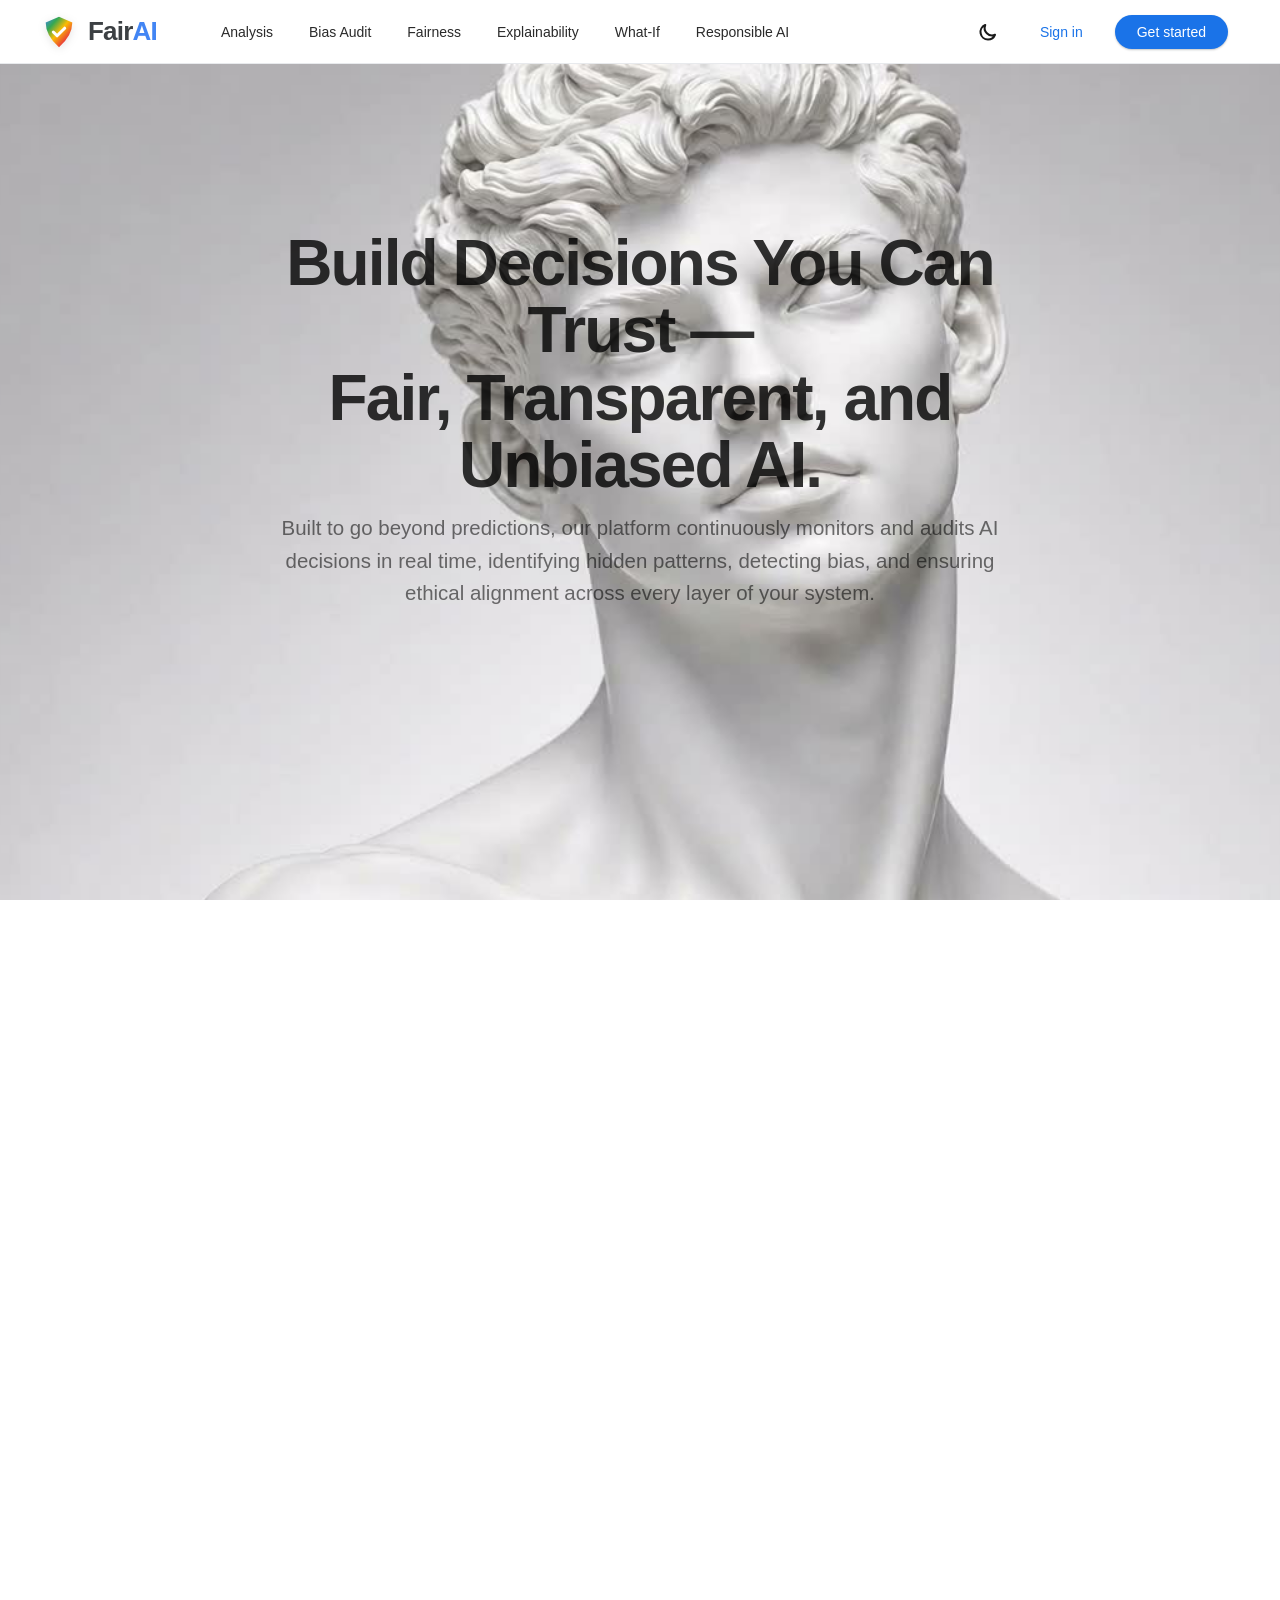
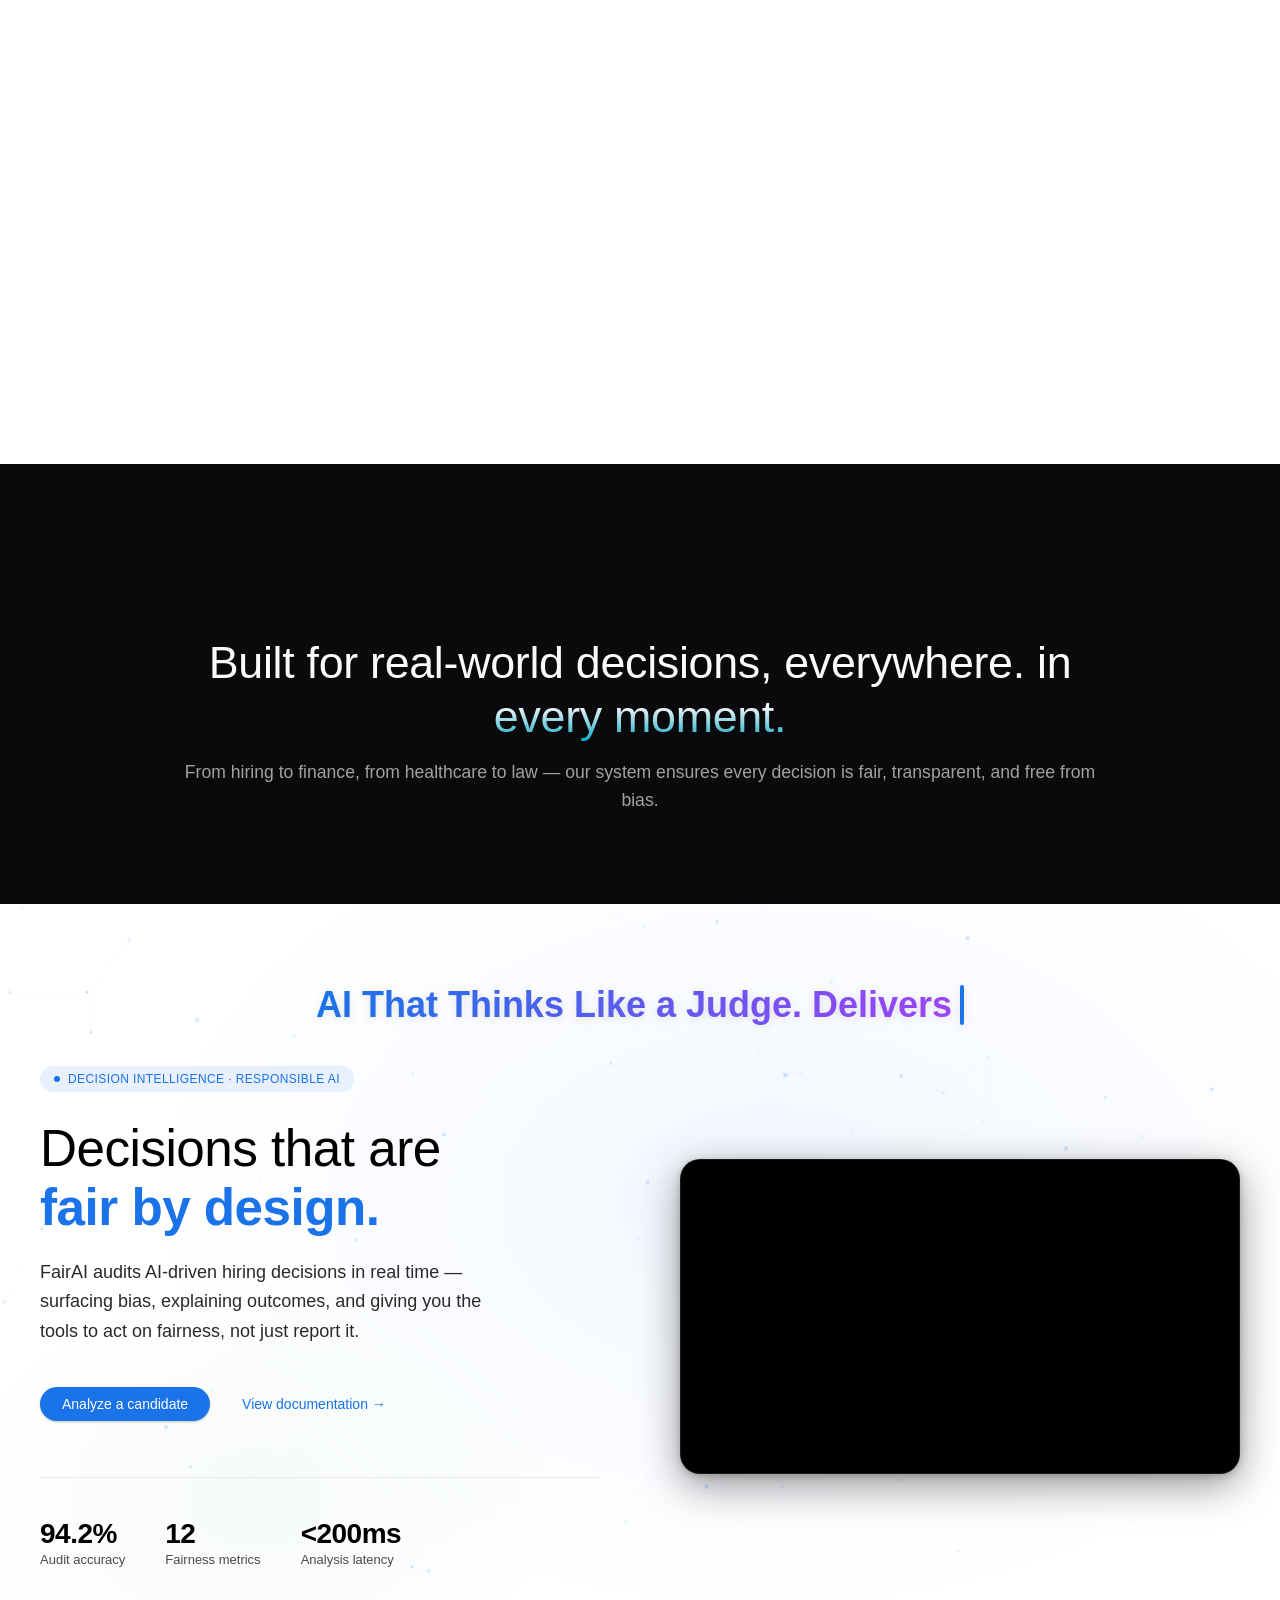
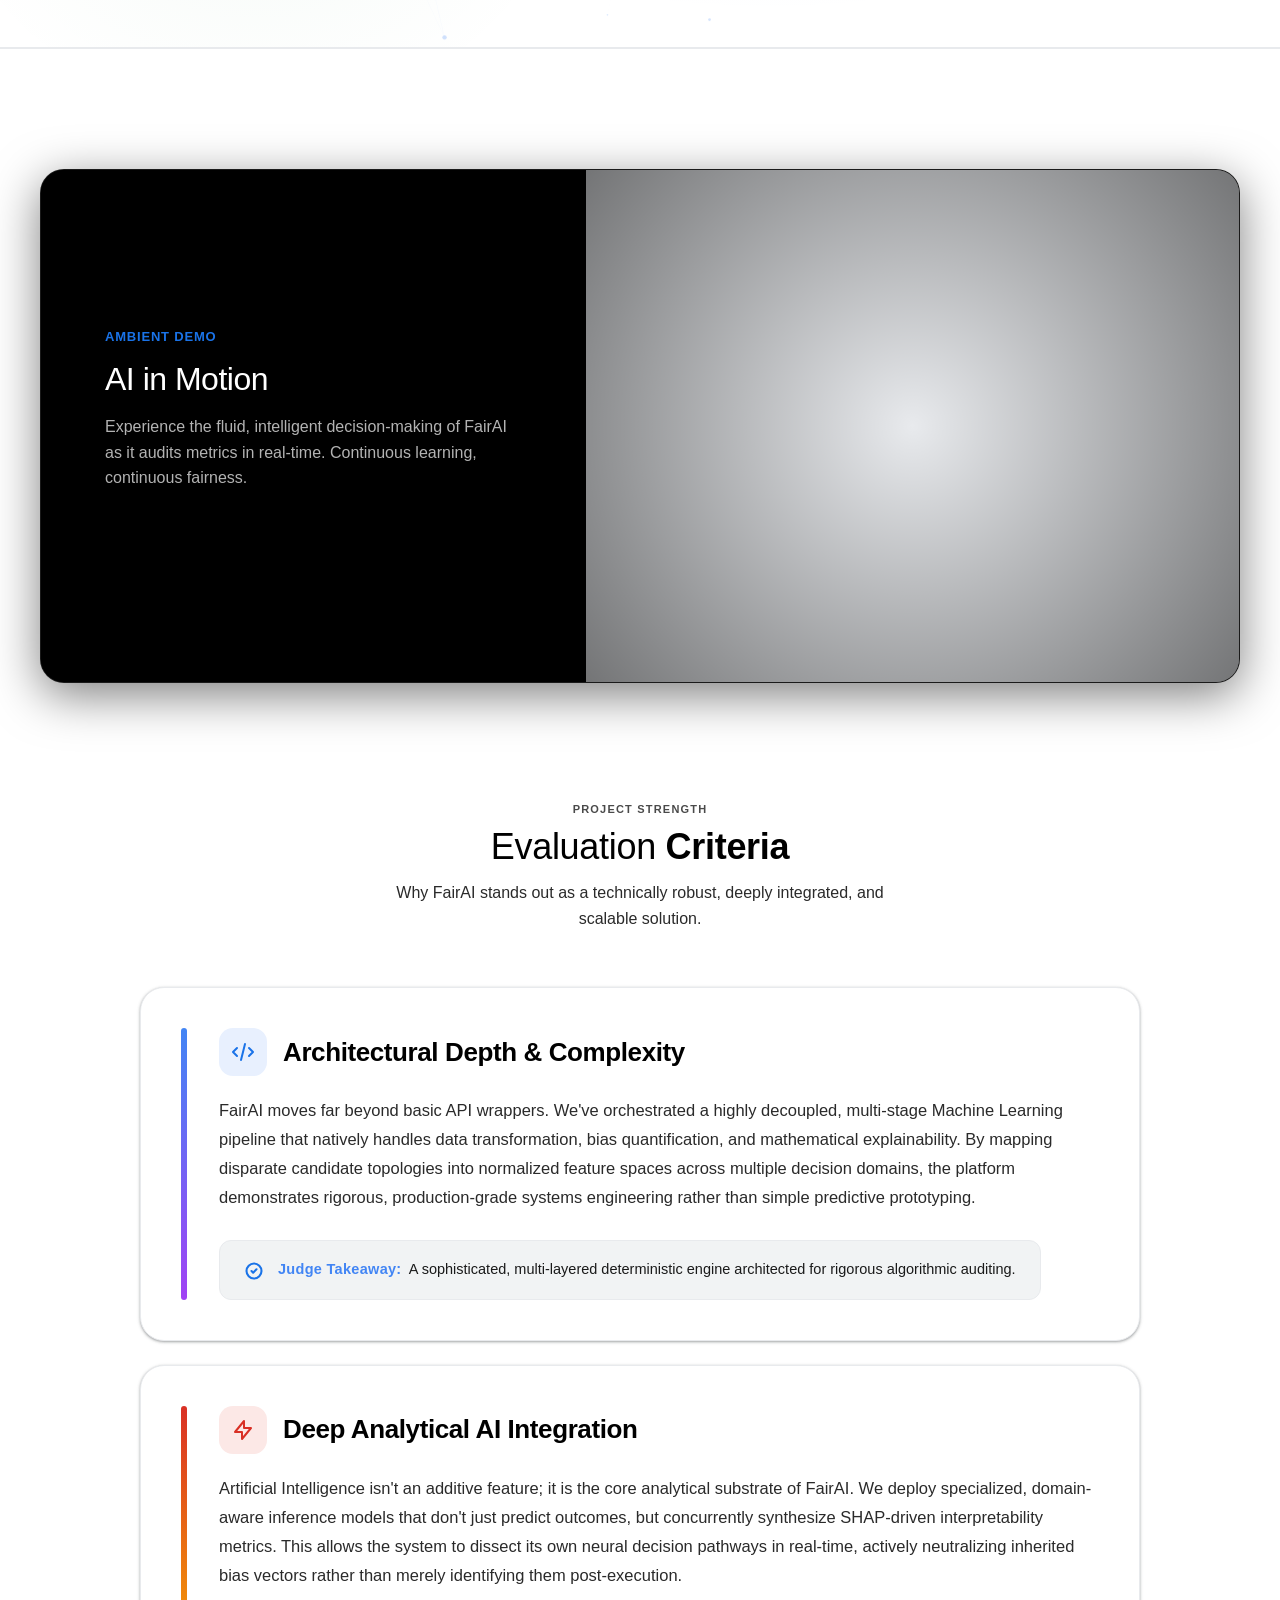
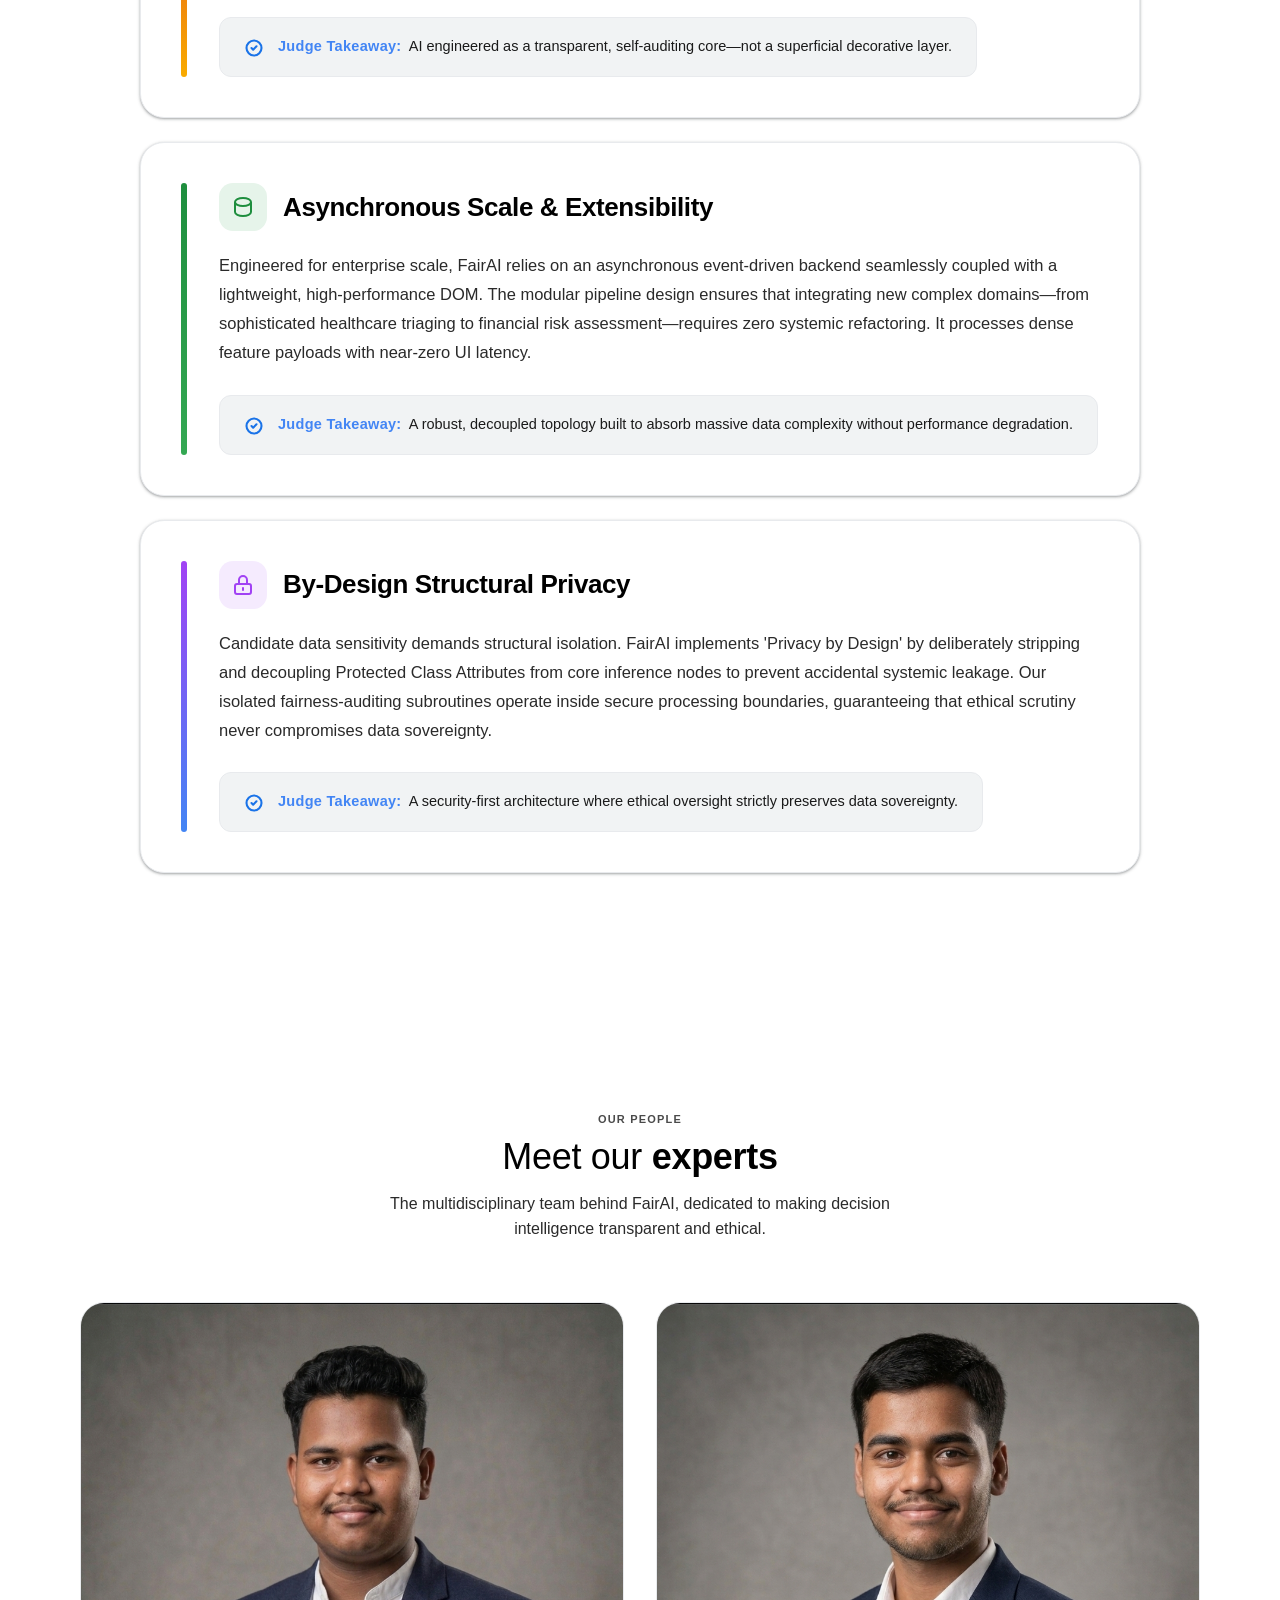
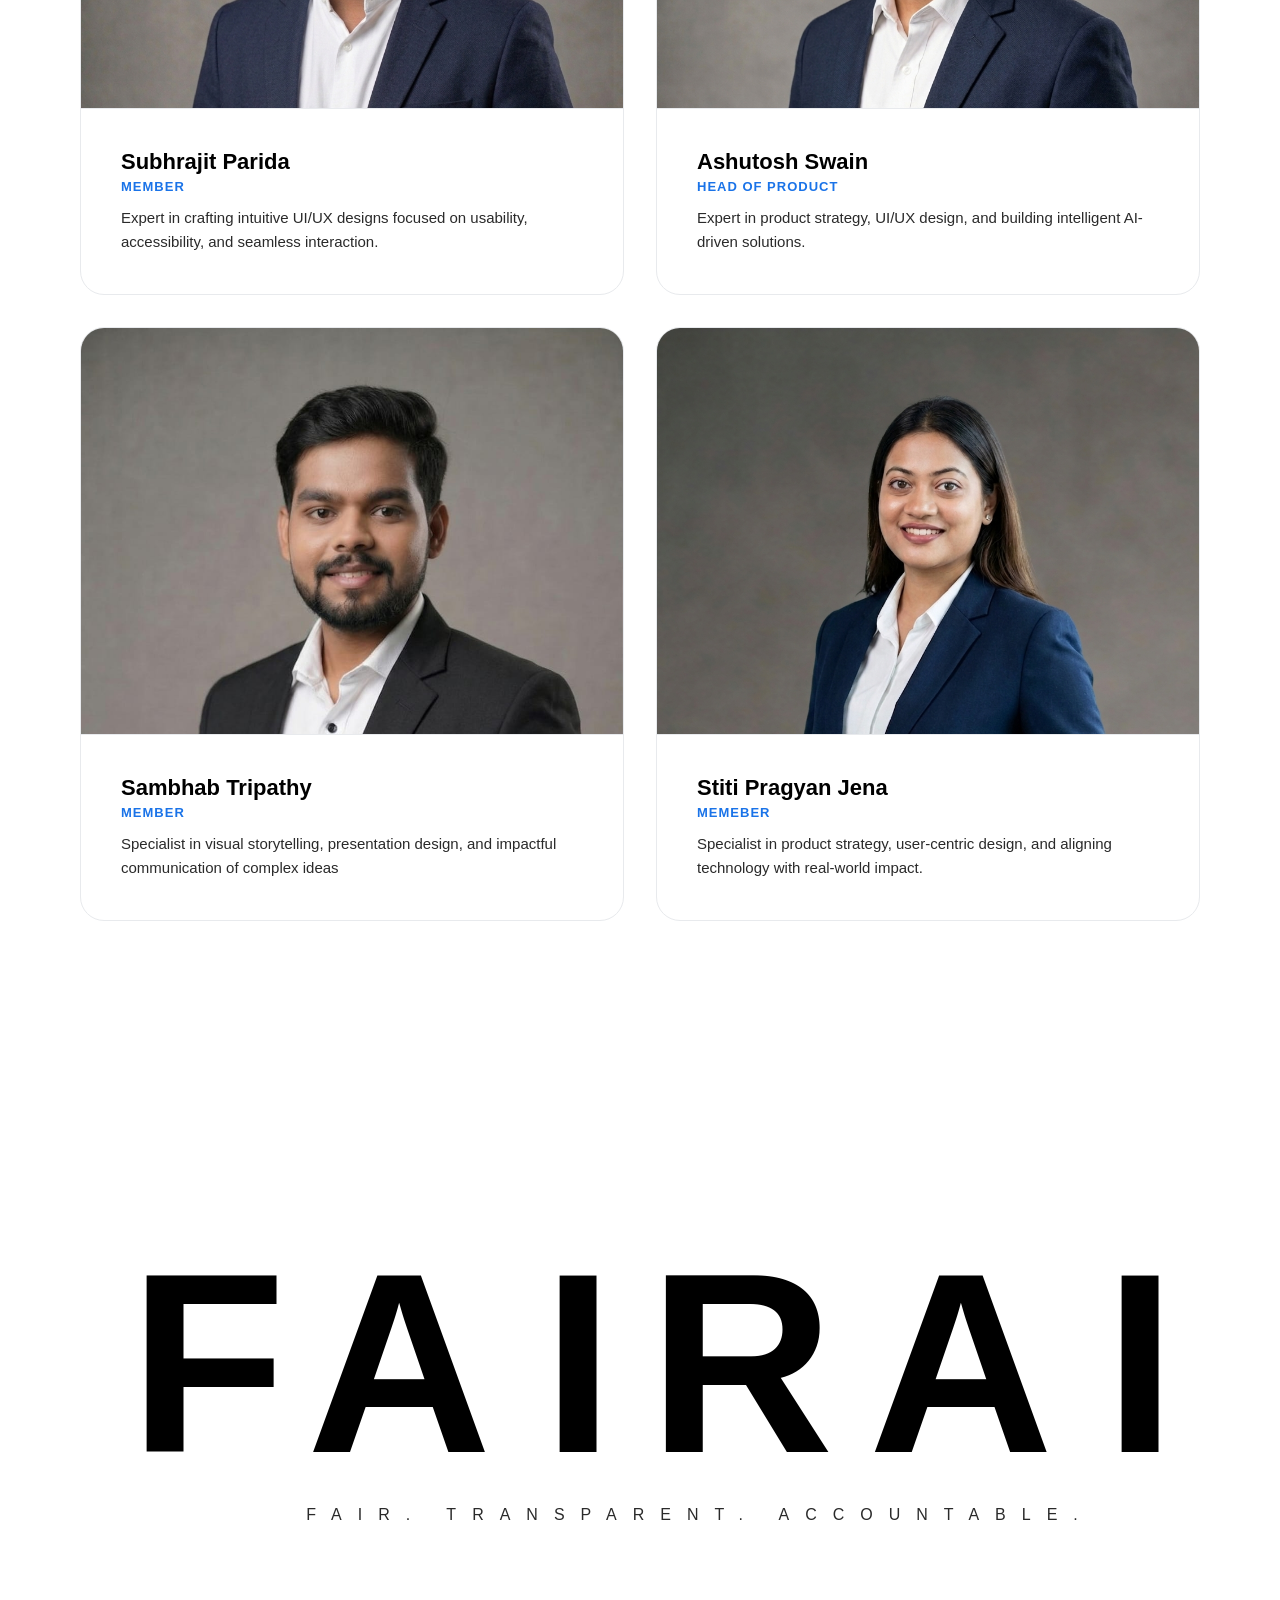
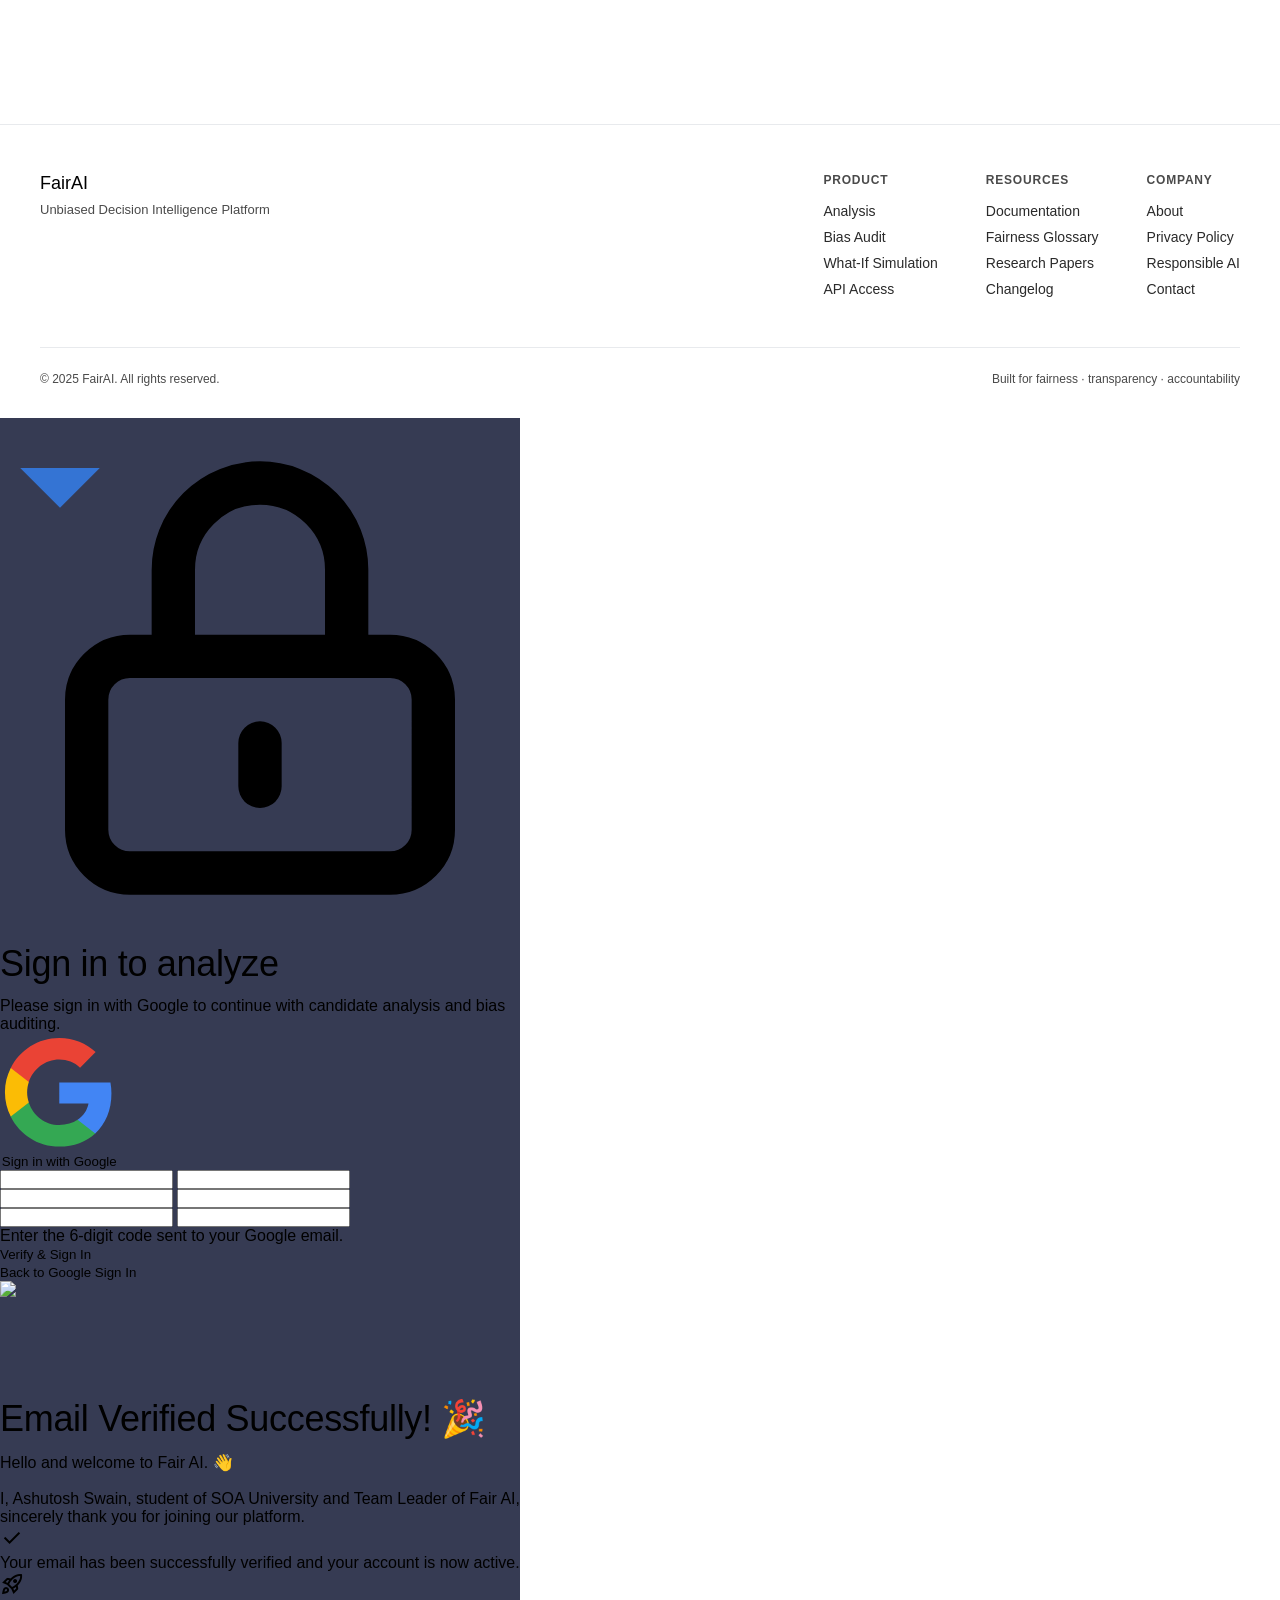
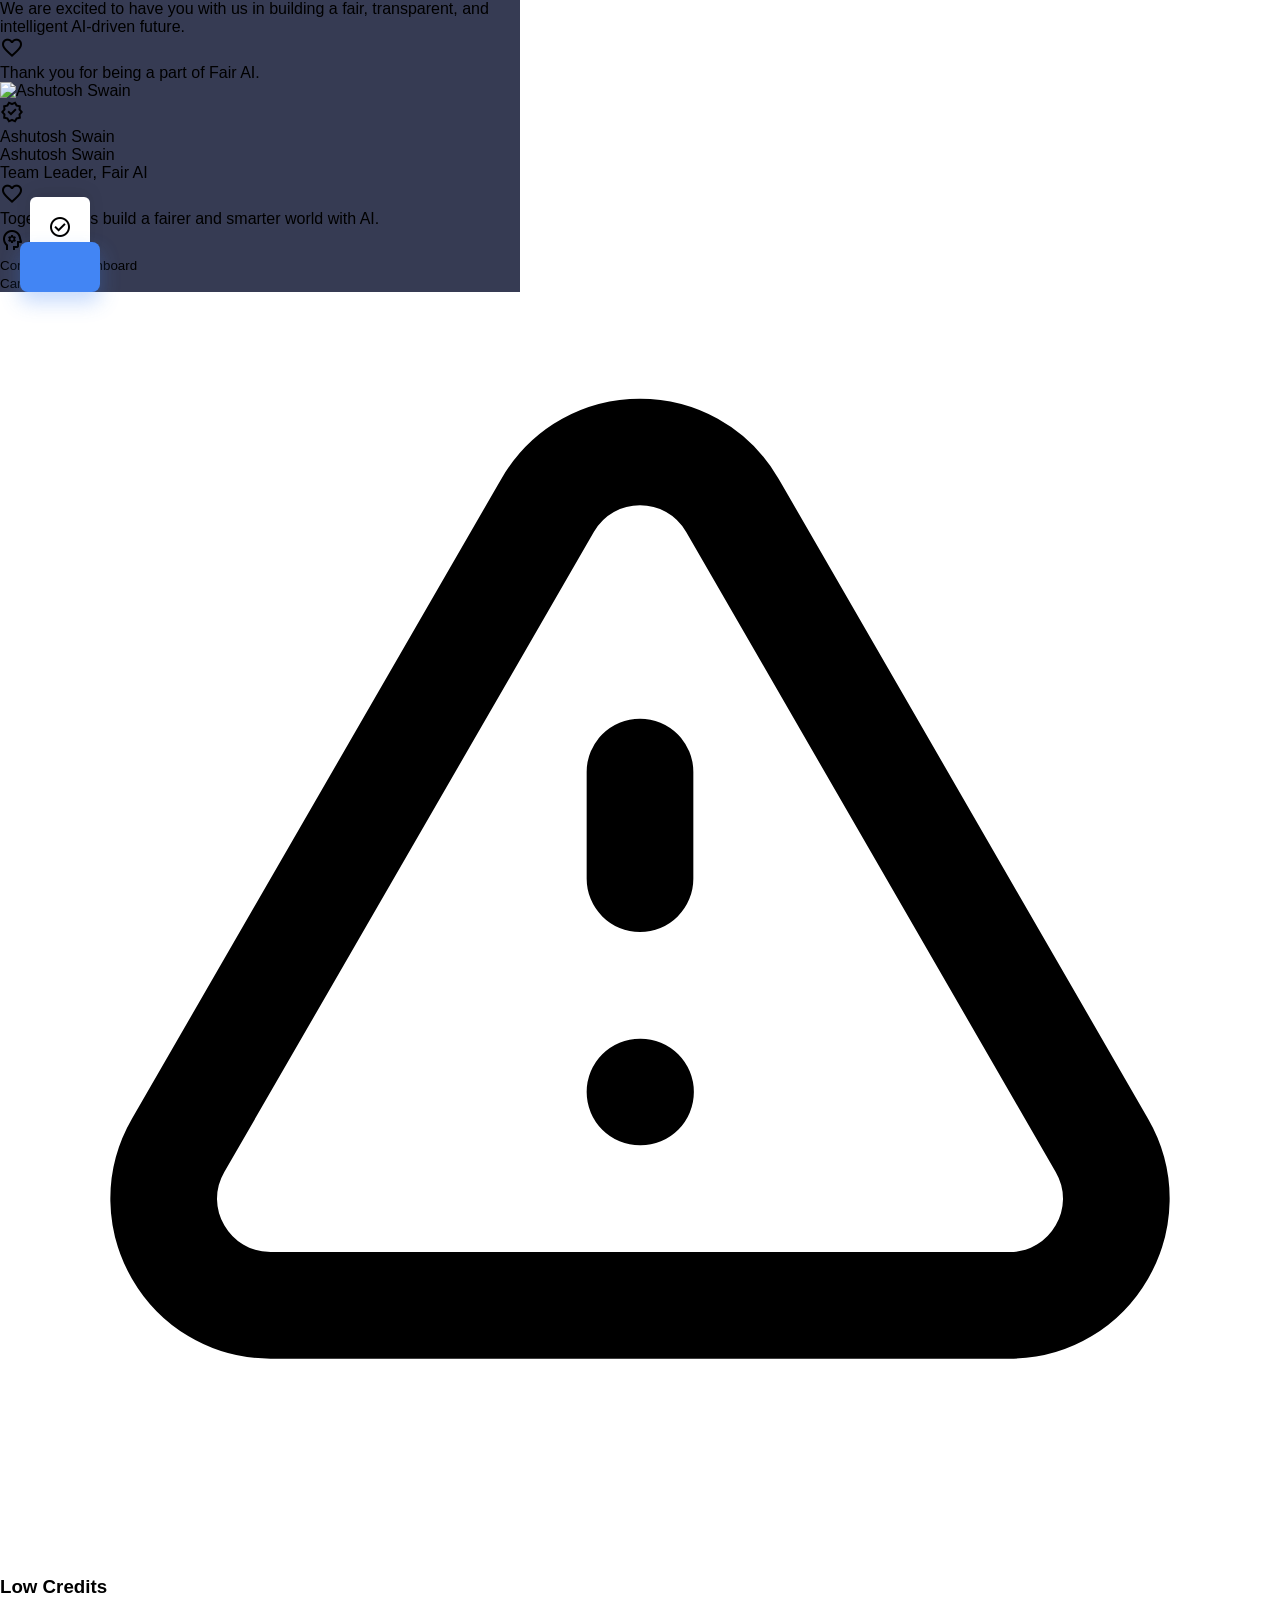
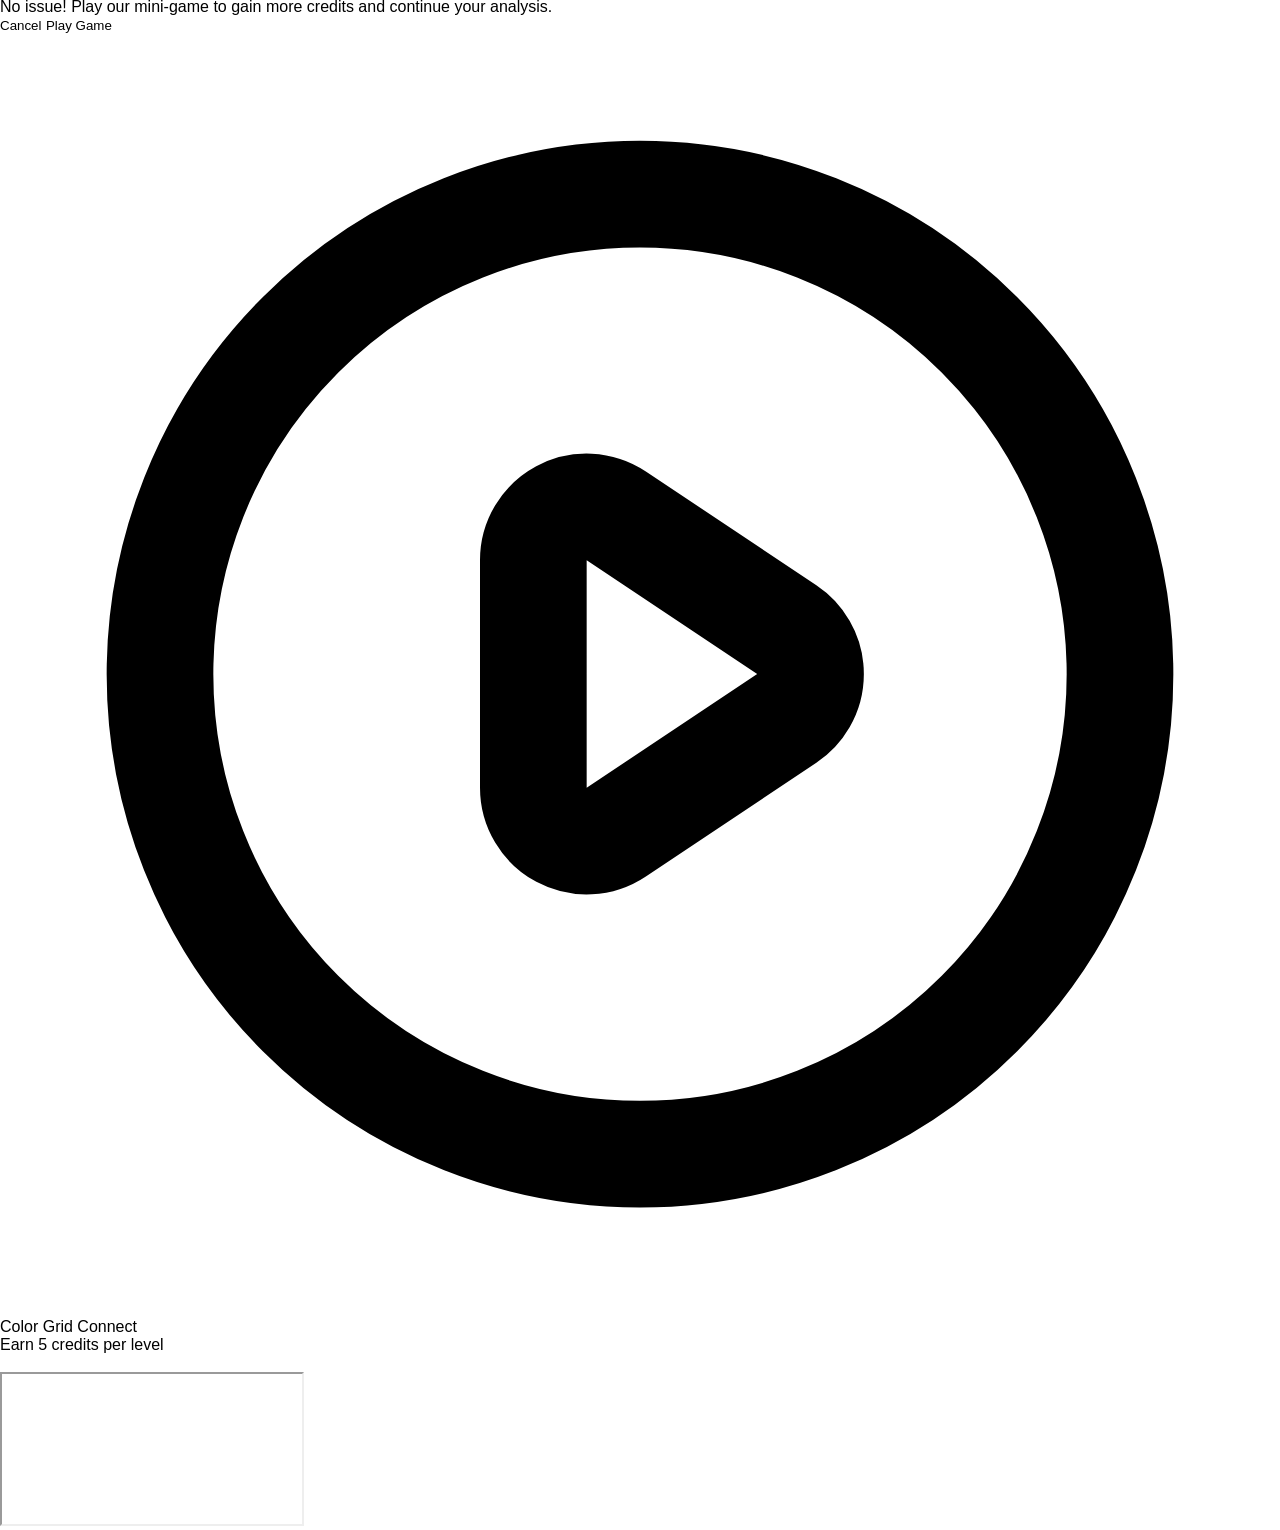
==== index.html @ d5218f0b "feat: implement premium verification success UI and email template" ====
<!DOCTYPE html>
<html lang="en">

<head>
    <meta charset="UTF-8" />
    <meta name="viewport" content="width=device-width, initial-scale=1.0" />
    <title>FairAI — Unbiased Decision Intelligence</title>
    <link rel="preconnect" href="https://fonts.googleapis.com" />
    <link
        href="https://fonts.googleapis.com/css2?family=Inter:wght@400;500;600;700;800&family=Dancing+Script:wght@700&display=swap"
        rel="stylesheet" />
    <link rel="stylesheet"
        href="https://fonts.googleapis.com/css2?family=Material+Symbols+Outlined:opsz,wght,FILL,GRAD@20..48,100..700,0..1,-50..200" />
    <!-- Firebase Configuration is now handled entirely within firebase.js asynchronously -->

    <link rel="stylesheet" href="/style.css">

    <!-- Document Parsers (PDF & DOCX) -->
    <script src="https://cdnjs.cloudflare.com/ajax/libs/pdf.js/2.16.105/pdf.min.js"></script>
    <script src="https://cdnjs.cloudflare.com/ajax/libs/mammoth/1.5.0/mammoth.browser.min.js"></script>

    <script src="https://cdn.tailwindcss.com"></script>
    <script>
        tailwind.config = {
            corePlugins: { preflight: false },
            theme: {
                extend: {
                    colors: {
                        'ink': 'var(--ink)',
                        'ink-2': 'var(--ink-2)',
                        'ink-3': 'var(--ink-3)',
                        'bg': 'var(--bg)',
                        'surface': 'var(--surface)',
                        'surface-2': 'var(--surface-2)',
                    }
                }
            }
        }
    </script>
    <style>
        :root {
            --xm6-bg: #050505;
            --xm6-bg-secondary: #0a0a0c;
            --xm6-text-strong: rgba(255, 255, 255, 0.92);
            --xm6-text-body: rgba(255, 255, 255, 0.62);
            --xm6-accent-blue: #0050ff;
            --xm6-accent-cyan: #00d6ff;
        }

        .xm6-story {
            position: relative;
            z-index: 5;
            height: 400vh;
            margin-top: 0;
        }

        .xm6-sticky-stage {
            position: sticky;
            top: 64px;
            height: calc(100vh - 64px);
            width: 100%;
            overflow: hidden;
            background: var(--xm6-bg);
        }

        .xm6-stage-bg {
            position: absolute;
            inset: 0;
            pointer-events: none;
            background:
                radial-gradient(80vw 60vh at 50% 45%, rgba(5, 8, 21, 0.92) 0%, rgba(5, 5, 5, 1) 55%),
                linear-gradient(180deg, #050505 0%, #050505 100%);
        }

        #xm6-sequence-canvas {
            position: absolute;
            inset: 0;
            width: 100%;
            height: 100%;
            background: var(--xm6-bg);
            opacity: 0;
            animation: canvasFadeIn 2s cubic-bezier(0.22, 1, 0.36, 1) forwards;
            animation-delay: 0.3s;
        }

        @keyframes canvasFadeIn {
            to {
                opacity: 1;
            }
        }

        .xm6-overlay {
            position: absolute;
            inset: 0;
            pointer-events: none;
            display: grid;
            grid-template-columns: 1fr minmax(260px, 520px) 1fr;
            align-items: center;
            padding: 0 4vw;
            z-index: 2;
        }

        .xm6-beat {
            max-width: 520px;
            opacity: 0;
            transform: translateY(30px);
            transition: opacity 420ms ease, transform 420ms ease;
            will-change: opacity, transform;
        }

        .xm6-beat.active {
            opacity: 1;
            transform: translateY(0);
        }

        .xm6-beat-left {
            grid-column: 1 / 2;
            justify-self: start;
            margin-left: 3vw;
            padding: 1.2rem 1.4rem;
            border-radius: 18px;
            background: linear-gradient(240deg, rgba(5, 8, 21, 0.32), rgba(5, 5, 5, 0.62));
        }

        .xm6-beat-center {
            grid-column: 2 / 3;
            text-align: center;
            justify-self: center;
        }

        .xm6-beat-right {
            grid-column: 3 / 4;
            text-align: left;
            justify-self: end;
            margin-right: 3vw;
            padding: 1.2rem 1.4rem;
            border-radius: 18px;
            background: linear-gradient(120deg, rgba(5, 5, 5, 0.62), rgba(5, 8, 21, 0.32));
        }

        #xm6-beat-sound {
            margin-top: -9vh;
        }

        .xm6-kicker {
            font-size: 0.72rem;
            letter-spacing: 0.15em;
            text-transform: uppercase;
            color: rgba(0, 214, 255, 0.84);
            margin: 0 0 0.7rem 0;
        }

        .xm6-overlay h2 {
            margin: 0;
            letter-spacing: -0.035em;
            line-height: 1.03;
            font-size: clamp(1.6rem, 4.2vw, 3.2rem);
            font-weight: 700;
        }

        .xm6-headline-gradient {
            background: linear-gradient(180deg, rgba(255, 255, 255, 0.98) 65%, rgba(0, 214, 255, 0.76) 100%);
            -webkit-background-clip: text;
            background-clip: text;
            color: transparent;
        }

        .xm6-subtitle {
            margin-top: 0.9rem;
            font-size: clamp(1rem, 2vw, 1.35rem);
            color: rgba(255, 255, 255, 0.83);
            font-weight: 500;
        }

        .xm6-body {
            margin-top: 1rem;
            color: var(--xm6-text-body);
            font-size: clamp(0.95rem, 1.5vw, 1.1rem);
            line-height: 1.6;
        }

        .xm6-bullets {
            margin: 1rem 0 0 0;
            padding: 0;
            list-style: none;
            display: grid;
            gap: 0.62rem;
        }

        .xm6-bullets li {
            color: rgba(255, 255, 255, 0.7);
            font-size: clamp(0.9rem, 1.25vw, 1.03rem);
        }

        .xm6-final-actions {
            margin-top: 1.5rem;
            display: inline-flex;
            align-items: center;
            gap: 1rem;
            pointer-events: auto;
        }

        .xm6-cta {
            display: inline-block;
            border: 1px solid transparent;
            background:
                linear-gradient(rgba(5, 5, 5, 0.93), rgba(5, 5, 5, 0.93)) padding-box,
                linear-gradient(120deg, var(--xm6-accent-blue), var(--xm6-accent-cyan)) border-box;
            color: white;
            font-weight: 600;
            font-size: 0.82rem;
            border-radius: 999px;
            padding: 0.56rem 1rem;
            text-decoration: none;
            white-space: nowrap;
            box-shadow: 0 0 24px rgba(0, 80, 255, 0.18);
            transition: transform 250ms ease, box-shadow 250ms ease;
        }

        .xm6-cta:hover {
            transform: translateY(-1px);
            box-shadow: 0 0 28px rgba(0, 214, 255, 0.27);
        }

        .xm6-ghost-link {
            color: rgba(255, 255, 255, 0.72);
            text-decoration: none;
            font-size: 0.95rem;
            border-bottom: 1px solid rgba(255, 255, 255, 0.26);
            padding-bottom: 2px;
        }

        /* INITIAL HERO OVERLAY */
        .initial-hero {
            position: absolute;
            top: 45%;
            left: 50%;
            transform: translate(-50%, -50%);
            text-align: center;
            z-index: 10;
            width: 100%;
            max-width: 900px;
            padding: 0 20px;
            transition: opacity 0.3s ease, transform 0.3s ease;
        }

        .initial-hero.fade-out {
            opacity: 0;
            pointer-events: none;
            transform: translate(-50%, -55%);
        }

        .hero-title {
            font-size: clamp(2.5rem, 5vw, 4.2rem);
            font-weight: 700;
            line-height: 1.05;
            color: rgba(0, 0, 0, 0.8);
            margin-bottom: 2rem;
            letter-spacing: -0.03em;
            opacity: 0;
            transform: translateY(30px);
            animation: heroReveal 1.2s cubic-bezier(0.22, 1, 0.36, 1) forwards;
            animation-delay: 0.7s;
        }

        .hero-subtitle {
            font-size: clamp(1.1rem, 1.6vw, 1.35rem);
            color: rgba(0, 0, 0, 0.55);
            max-width: 720px;
            margin: -1.2rem auto 2.5rem auto;
            line-height: 1.6;
            font-weight: 500;
            opacity: 0.9;
            opacity: 0;
            transform: translateY(20px);
            animation: heroReveal 1.2s cubic-bezier(0.22, 1, 0.36, 1) forwards;
            animation-delay: 0.9s;
        }

        @keyframes heroReveal {
            0% {
                opacity: 0;
                transform: translateY(30px) scale(0.97);
                filter: blur(8px);
            }

            100% {
                opacity: 1;
                transform: translateY(0) scale(1);
                filter: blur(0);
            }
        }

        .hero-input-wrap {
            display: inline-flex;
            align-items: center;
            background: rgba(0, 0, 0, 0.55);
            border-radius: 999px;
            padding: 6px;
            width: 100%;
            max-width: 320px;
            backdrop-filter: blur(10px);
            -webkit-backdrop-filter: blur(10px);
        }

        .hero-input-wrap input {
            background: transparent;
            border: none;
            color: white;
            padding: 12px 20px;
            width: 100%;
            outline: none;
            font-size: 1rem;
        }

        .hero-input-wrap input::placeholder {
            color: rgba(255, 255, 255, 0.7);
        }

        .hero-input-wrap button {
            background: rgba(255, 255, 255, 0.2);
            border: none;
            color: white;
            width: 44px;
            height: 44px;
            border-radius: 50%;
            cursor: pointer;
            display: flex;
            align-items: center;
            justify-content: center;
            transition: background 0.2s;
        }

        .hero-input-wrap button:hover {
            background: rgba(255, 255, 255, 0.3);
        }

        .xm6-tail {
            min-height: 58vh;
            background: #0a0a0c;
            display: grid;
            place-items: center;
            padding: 7vh 6vw;
        }

        .xm6-tail-inner {
            max-width: 920px;
            text-align: center;
        }

        .xm6-tail-title {
            font-size: clamp(1.8rem, 3.5vw, 3rem);
            margin-bottom: 0.9rem;
        }

        .xm6-tail-body {
            margin: 0;
        }

        #home-view .hero-wrap {
            margin-top: -82px;
        }

        @media (max-width: 980px) {
            .xm6-overlay {
                grid-template-columns: 1fr;
                padding: 0 8vw;
            }

            .xm6-beat-left,
            .xm6-beat-center,
            .xm6-beat-right {
                grid-column: 1 / 2;
                justify-self: center;
                text-align: center;
                max-width: 640px;
            }

            .xm6-beat-left,
            .xm6-beat-right {
                margin-left: 0;
                margin-right: 0;
                padding: 0;
                background: transparent;
            }

            #xm6-beat-sound {
                margin-top: 0;
            }

            #home-view .hero-wrap {
                margin-top: -40px;
            }
        }

        /* Explicit Light Mode Overrides for Analysis View */
        :root:not(.dark-mode) #analysis-view,
        :root:not(.dark-mode) #analysis-view .bg-bg {
            background-color: #ffffff !important;
            color: #000000 !important;
        }

        :root:not(.dark-mode) #analysis-view .bg-surface {
            background-color: #ffffff !important;
            border-color: rgba(0, 0, 0, 0.1) !important;
        }

        :root:not(.dark-mode) #analysis-view .bg-surface-2 {
            background-color: #f1f3f4 !important;
        }

        :root:not(.dark-mode) #analysis-view .text-ink {
            color: #000000 !important;
        }

        :root:not(.dark-mode) #analysis-view .text-ink-3 {
            color: #2a2a2a !important;
        }

        :root:not(.dark-mode) #analysis-view .border-ink\/10,
        :root:not(.dark-mode) #analysis-view .border-ink\/5 {
            border-color: rgba(0, 0, 0, 0.1) !important;
        }

        :root:not(.dark-mode) .decision-panel {
            background: #ffffff !important;
            box-shadow: 0 10px 30px rgba(0, 0, 0, 0.05) !important;
        }

        :root:not(.dark-mode) .decision-option {
            background: #f8f9fa !important;
            border-color: rgba(0, 0, 0, 0.08) !important;
        }

        :root:not(.dark-mode) .subnav-btn.bg-ink\/10 {
            background-color: rgba(0, 0, 0, 0.05) !important;
        }

        :root:not(.dark-mode) #fairness-section circle[stroke="#2D333D"] {
            stroke: #e8eaed !important;
        }

        /* Narrow viewport → mobile UI from /mobile (iframe). Same URL. */
        .fairai-mobile-host {
            display: none;
            position: fixed;
            inset: 0;
            z-index: 2147483640;
            width: 100%;
            height: 100%;
            height: 100dvh;
            margin: 0;
            padding: 0;
            background: #0f172a;
        }

        .fairai-mobile-iframe {
            display: block;
            width: 100%;
            height: 100%;
            border: 0;
        }

        @media screen and (max-width: 768px) {
            #fairai-desktop-root {
                display: none !important;
                visibility: hidden;
                pointer-events: none;
            }

            .fairai-mobile-host {
                display: block !important;
            }
        }

        @media screen and (min-width: 769px) {
            .fairai-mobile-host {
                display: none !important;
            }
        }
    </style>
</head>

<body>
    <div id="fairai-desktop-root">
        <!-- Global SVG Assets -->
        <svg style="width:0; height:0; position:absolute; pointer-events:none;">
            <defs>
                <linearGradient id="shieldGrad" x1="0%" y1="0%" x2="100%" y2="100%">
                    <stop offset="0%" stop-color="#4285f4" />
                    <stop offset="25%" stop-color="#34a853" />
                    <stop offset="50%" stop-color="#fbbc04" />
                    <stop offset="75%" stop-color="#ea4335" />
                    <stop offset="100%" stop-color="#a142f4" />
                </linearGradient>
            </defs>
        </svg>

        <!-- PAGE LOADER -->
        <div id="page-loader">
            <div class="loader-logo">
                <div class="nav-logo-shield">
                    <svg class="logo-shield-svg" viewBox="0 0 100 100">
                        <path d="M50,10 L15,25 Q15,60 50,90 Q85,60 85,25 Z" fill="url(#shieldGrad)" />
                        <path d="M35,50 L45,60 L65,40" fill="none" stroke="white" stroke-width="8"
                            stroke-linecap="round" stroke-linejoin="round" />
                    </svg>
                </div>
                <div class="logo-text">
                    <span class="logo-text-fair">Fair</span><span class="logo-text-ai">AI</span>
                </div>
            </div>
        </div>

        <!-- ① NAVBAR ────────────────────────────────────────────── -->
        <nav id="main-nav">
            <div class="nav-inner">
                <div class="nav-logo" onclick="showView('home')" role="button" aria-label="Go to Home">
                    <div class="nav-logo-shield">
                        <svg class="logo-shield-svg" viewBox="0 0 100 100">
                            <path d="M50,10 L15,25 Q15,60 50,90 Q85,60 85,25 Z" fill="url(#shieldGrad)" />
                            <path d="M35,50 L45,60 L65,40" fill="none" stroke="white" stroke-width="8"
                                stroke-linecap="round" stroke-linejoin="round" />
                        </svg>
                    </div>
                    <div class="logo-text">
                        <span class="logo-text-fair">Fair</span><span class="logo-text-ai">AI</span>
                    </div>
                </div>
                <div class="nav-links">
                    <a class="nav-link" href="javascript:void(0)" onclick="showView('analysis')"
                        id="nav-analysis">Analysis</a>
                    <a class="nav-link" href="#bias" onclick="showView('analysis')">Bias Audit</a>
                    <a class="nav-link" href="#fairness" onclick="showView('analysis')">Fairness</a>
                    <a class="nav-link" href="#explain" onclick="showView('analysis')">Explainability</a>
                    <a class="nav-link" href="#whatif" onclick="showView('analysis')">What-If</a>
                    <a class="nav-link" href="#trust" onclick="showView('analysis')">Responsible AI</a>
                </div>
                <div class="nav-right">
                    <div class="theme-toggle" id="theme-toggle" onclick="toggleTheme()" title="Toggle Dark/Light Mode">
                        <!-- Moon Icon -->
                        <svg class="moon-icon" fill="none" viewBox="0 0 24 24" stroke="currentColor">
                            <path stroke-linecap="round" stroke-linejoin="round"
                                d="M20.354 15.354A9 9 0 018.646 3.646 9.003 9.003 0 0012 21a9.003 9.003 0 008.354-5.646z" />
                        </svg>
                        <!-- Sun Icon -->
                        <svg class="sun-icon" fill="none" viewBox="0 0 24 24" stroke="currentColor">
                            <path stroke-linecap="round" stroke-linejoin="round"
                                d="M12 3v1m0 16v1m9-9h-1M4 12H3m15.364-6.364l-.707.707M6.343 17.657l-.707.707m12.728 0l-.707-.707M6.343 6.343l-.707-.707M12 8a4 4 0 110 8 4 4 0 010-8z" />
                        </svg>
                    </div>
                    <script>
                        window.showSignInModal = function () {
                            const modal = document.getElementById("signin-modal");
                            const overlay = document.getElementById("signin-overlay");
                            if (modal && overlay) {
                                overlay.classList.add("active");
                                modal.classList.add("active");
                                document.body.style.overflow = "hidden";
                            }
                        };
                        window.hideSignInModal = function () {
                            const modal = document.getElementById("signin-modal");
                            const overlay = document.getElementById("signin-overlay");
                            if (modal && overlay) {
                                overlay.classList.remove("active");
                                modal.classList.remove("active");
                                document.body.style.overflow = "";
                            }
                        };
                    </script>
                    <button class="btn-ghost hidden md:block" onclick="showSignInModal()">Sign in</button>
                    <button class="btn-primary hidden md:block" onclick="showView('analysis')">Get started</button>
                    <div id="user-profile-container" class="hidden md:block"></div>

                    <!-- Mobile Hamburger Menu Button -->
                    <div class="nav-hamburger" onclick="toggleMobileMenu()">
                        <svg class="w-6 h-6" fill="none" viewBox="0 0 24 24" stroke="currentColor">
                            <path stroke-linecap="round" stroke-linejoin="round" stroke-width="2"
                                d="M4 6h16M4 12h16m-7 6h7"></path>
                        </svg>
                    </div>
                </div>
            </div>
        </nav>

        <!-- Mobile Drawer -->
        <div id="mobile-nav-drawer" class="nav-drawer flex">
            <a class="nav-link" href="javascript:void(0)" onclick="showView('analysis'); toggleMobileMenu()"
                id="nav-analysis-mob">Analysis</a>
            <a class="nav-link" href="#bias" onclick="showView('analysis'); toggleMobileMenu()">Bias Audit</a>
            <a class="nav-link" href="#fairness" onclick="showView('analysis'); toggleMobileMenu()">Fairness</a>
            <a class="nav-link" href="#explain" onclick="showView('analysis'); toggleMobileMenu()">Explainability</a>
            <a class="nav-link" href="#whatif" onclick="showView('analysis'); toggleMobileMenu()">What-If</a>
            <a class="nav-link" href="#trust" onclick="showView('analysis'); toggleMobileMenu()">Responsible AI</a>
            <div class="nav-actions">
                <button class="btn-ghost w-full" onclick="showSignInModal()">Sign in</button>
                <button class="btn-primary w-full" onclick="showView('analysis'); toggleMobileMenu()">Get
                    started</button>
            </div>
        </div>

        <div id="home-view" class="view active">
            <main id="xm6-overview" class="xm6-story">
                <section class="xm6-sticky-stage">
                    <div class="xm6-stage-bg"></div>
                    <canvas id="xm6-sequence-canvas" aria-label="Sony WH-1000XM6 sequence animation"></canvas>

                    <div class="initial-hero" id="initial-hero">
                        <h1 class="hero-title">Build Decisions You Can Trust —<br>Fair, Transparent, and Unbiased AI.
                        </h1>
                        <p class="hero-subtitle">Built to go beyond predictions, our platform continuously monitors and
                            audits AI decisions in real time, identifying hidden patterns, detecting bias, and ensuring
                            ethical alignment across every layer of your system.</p>
                    </div>

                    <div class="xm6-overlay">
                        <article class="xm6-beat xm6-beat-left" id="xm6-beat-engineering">
                            <p class="xm6-kicker">Engineering Reveal</p>
                            <h2 class="xm6-headline-gradient">Precision-engineered for silence.</h2>
                            <p class="xm6-body">
                                Multi-layer validation, real-time bias filtering, and structured data analysis deliver
                                consistent, fair outcomes across every scenario.
                            </p>

                            <p class="xm6-body">
                                Multi-layer validation, real-time bias filtering, and structured data analysis deliver
                                consistent, fair outcomes across every scenario.
                            </p>
                        </article>

                        <article class="xm6-beat xm6-beat-right" id="xm6-beat-nc">
                            <p class="xm6-kicker">BIAS INTELLIGENCE</p>
                            <h2 class="xm6-headline-gradient">Adaptive bias detection,
                                redefined.</h2>
                            <ul class="xm6-bullets">
                                <li>Multi-layer analysis evaluates data from every dimension.</li>
                                <li>Real-time bias detection adapts to changing inputs.</li>
                                <li>Your decisions stay fair while hidden bias fades away.</li>
                            </ul>
                        </article>

                        <article class="xm6-beat xm6-beat-left" id="xm6-beat-sound">
                            <p class="xm6-kicker">AI INTELLIGENCE</p>
                            <h2 class="xm6-headline-gradient">Accurate,
                                lifelike decisions.</h2>
                            <ul class="xm6-bullets">
                                <li>High-performance models uncover patterns, context, and hidden insights in every
                                    input.
                                </li>
                                <li>AI-driven validation restores clarity to complex data so every decision feels
                                    precise,
                                    reliable, and truly fair.</li>
                            </ul>
                        </article>

                        <article class="xm6-beat xm6-beat-center" id="xm6-beat-cta">
                            <p class="xm6-kicker">Finale</p>
                            <h2 class="xm6-headline-gradient">See everything. Trust only the truth.</h2>
                            <p class="xm6-subtitle">Engineered for fairness, crafted for transparent decisions.</p>
                        </article>
                    </div>
                </section>
            </main>
            <section id="xm6-technology" class="xm6-tail">
                <div class="xm6-tail-inner">
                    <h2 class="xm6-headline-gradient xm6-tail-title">
                        Built for real-world decisions, everywhere.
                        in every moment.
                    </h2>
                    <p class="xm6-body xm6-tail-body">
                        From hiring to finance, from healthcare to law — our system ensures every decision is fair,
                        transparent, and free from bias.
                    </p>
                </div>
            </section>

            <!-- ② HERO ──────────────────────────────────────────────── -->
            <section class="hero-wrap">
                <div class="hero-radial"></div>
                <canvas id="hero-canvas"></canvas>

                <div class="hero-hook-wrap hero-animate">
                    <div class="hero-hook-text">
                        <span id="typing-tagline"></span><span class="typing-cursor"></span>
                    </div>
                </div>

                <div class="hero">
                    <div class="hero-text" style="caret-color: transparent;">
                        <div class="hero-eyebrow hero-animate">
                            <span class="hero-eyebrow-dot"></span>
                            Decision Intelligence · Responsible AI
                        </div>
                        <h1 class="hero-animate">Decisions that are<br><strong>fair by design.</strong></h1>
                        <p class="hero-sub hero-animate">
                            FairAI audits AI-driven hiring decisions in real time — surfacing bias, explaining
                            outcomes, and
                            giving you the tools to act on fairness, not just report it.
                        </p>
                        <div class="hero-actions hero-animate">
                            <button class="btn-primary" onclick="showView('analysis')">Analyze a candidate</button>
                            <button class="btn-ghost">View documentation →</button>
                        </div>
                        <div class="hero-stat-row hero-animate">
                            <div class="hero-stat">
                                <div class="hero-stat-num">94.2%</div>
                                <div class="hero-stat-label">Audit accuracy</div>
                            </div>
                            <div class="hero-stat">
                                <div class="hero-stat-num">12</div>
                                <div class="hero-stat-label">Fairness metrics</div>
                            </div>
                            <div class="hero-stat">
                                <div class="hero-stat-num">&lt;200ms</div>
                                <div class="hero-stat-label">Analysis latency</div>
                            </div>
                        </div>
                    </div>

                    <div class="hero-visual hero-animate">
                        <div class="hero-video-card" role="region" aria-label="Ambient product demo">
                            <video autoplay loop muted playsinline poster="">
                                <source src="assets/Infinite_Loop_Video_Generation.mp4" type="video/mp4">
                            </video>
                            <div class="hero-video-overlay"></div>
                        </div>
                    </div>
                </div>
            </section>

            <div class="divider"></div>

            <!-- 2.5 VIDEO SHOWCASE ──────────────────────────────────────────── -->
            <div class="video-showcase reveal">
                <div class="video-panel">
                    <div class="video-panel-content">
                        <div class="video-panel-eyebrow">Ambient Demo</div>
                        <div class="video-panel-title">AI in Motion</div>
                        <div class="video-panel-desc">Experience the fluid, intelligent decision-making of FairAI as
                            it audits metrics in real-time. Continuous learning, continuous fairness.</div>
                    </div>
                    <div class="video-preview">
                        <video autoplay loop muted playsinline
                            style="width:100%; height:100%; object-fit:cover; display:block;">
                            <source src="assets/Infinite_Loop_Video_Generation.mp4" type="video/mp4">
                        </video>
                        <div class="video-overlay-gradient"
                            style="background: radial-gradient(circle at center, rgba(0,0,0,0) 0%, rgba(0,0,0,0.5) 100%);">
                        </div>
                    </div>
                </div>

                <!-- Evaluation Criteria Section -->
                <section class="evaluation-section reveal">
                    <div class="section-header" style="text-align: center;">
                        <div class="section-tag">Project Strength</div>
                        <h2>Evaluation <strong>Criteria</strong></h2>
                        <p class="section-sub">Why FairAI stands out as a technically robust, deeply integrated, and
                            scalable solution.</p>
                    </div>

                    <div class="eval-container">
                        <!-- Item 1 -->
                        <div class="eval-card">
                            <div class="eval-accent"></div>
                            <div class="eval-content">
                                <div class="eval-title">
                                    <div class="eval-icon-wrap">
                                        <svg fill="none" viewBox="0 0 24 24" stroke="currentColor">
                                            <path stroke-linecap="round" stroke-linejoin="round" stroke-width="2"
                                                d="M10 20l4-16m4 4l4 4-4 4M6 16l-4-4 4-4" />
                                        </svg>
                                    </div>
                                    Architectural Depth & Complexity
                                </div>
                                <p class="eval-desc">FairAI moves far beyond basic API wrappers. We've orchestrated a
                                    highly
                                    decoupled, multi-stage Machine Learning pipeline that natively handles data
                                    transformation, bias quantification, and mathematical explainability. By mapping
                                    disparate candidate topologies into normalized feature spaces across multiple
                                    decision
                                    domains, the platform demonstrates rigorous, production-grade systems engineering
                                    rather
                                    than simple predictive prototyping.</p>
                                <div class="eval-takeaway">
                                    <svg fill="none" viewBox="0 0 24 24" stroke="currentColor">
                                        <path stroke-linecap="round" stroke-linejoin="round" stroke-width="2.5"
                                            d="M9 12l2 2 4-4m6 2a9 9 0 11-18 0 9 9 0 0118 0z" />
                                    </svg>
                                    <span><strong>Judge Takeaway:</strong> A sophisticated, multi-layered deterministic
                                        engine architected for rigorous algorithmic auditing.</span>
                                </div>
                            </div>
                        </div>

                        <!-- Item 2 -->
                        <div class="eval-card">
                            <div class="eval-accent" style="background: linear-gradient(to bottom, #d93025, #f9ab00);">
                            </div>
                            <div class="eval-content">
                                <div class="eval-title">
                                    <div class="eval-icon-wrap"
                                        style="background: var(--red-light); color: var(--red);">
                                        <svg fill="none" viewBox="0 0 24 24" stroke="currentColor">
                                            <path stroke-linecap="round" stroke-linejoin="round" stroke-width="2"
                                                d="M13 10V3L4 14h7v7l9-11h-7z" />
                                        </svg>
                                    </div>
                                    Deep Analytical AI Integration
                                </div>
                                <p class="eval-desc">Artificial Intelligence isn't an additive feature; it is the core
                                    analytical substrate of FairAI. We deploy specialized, domain-aware inference models
                                    that don't just predict outcomes, but concurrently synthesize SHAP-driven
                                    interpretability metrics. This allows the system to dissect its own neural decision
                                    pathways in real-time, actively neutralizing inherited bias vectors rather than
                                    merely
                                    identifying them post-execution.</p>
                                <div class="eval-takeaway">
                                    <svg fill="none" viewBox="0 0 24 24" stroke="currentColor">
                                        <path stroke-linecap="round" stroke-linejoin="round" stroke-width="2.5"
                                            d="M9 12l2 2 4-4m6 2a9 9 0 11-18 0 9 9 0 0118 0z" />
                                    </svg>
                                    <span><strong>Judge Takeaway:</strong> AI engineered as a transparent, self-auditing
                                        core—not a superficial decorative layer.</span>
                                </div>
                            </div>
                        </div>

                        <!-- Item 3 -->
                        <div class="eval-card">
                            <div class="eval-accent" style="background: linear-gradient(to bottom, #1e8e3e, #34a853);">
                            </div>
                            <div class="eval-content">
                                <div class="eval-title">
                                    <div class="eval-icon-wrap"
                                        style="background: var(--green-light); color: var(--green);">
                                        <svg fill="none" viewBox="0 0 24 24" stroke="currentColor">
                                            <path stroke-linecap="round" stroke-linejoin="round" stroke-width="2"
                                                d="M4 7v10c0 2.21 3.582 4 8 4s8-1.79 8-4V7M4 7c0 2.21 3.582 4 8 4s8-1.79 8-4M4 7c0-2.21 3.582-4 8-4s8 1.79 8 4" />
                                        </svg>
                                    </div>
                                    Asynchronous Scale & Extensibility
                                </div>
                                <p class="eval-desc">Engineered for enterprise scale, FairAI relies on an asynchronous
                                    event-driven backend seamlessly coupled with a lightweight, high-performance DOM.
                                    The
                                    modular pipeline design ensures that integrating new complex domains—from
                                    sophisticated
                                    healthcare triaging to financial risk assessment—requires zero systemic refactoring.
                                    It
                                    processes dense feature payloads with near-zero UI latency.</p>
                                <div class="eval-takeaway">
                                    <svg fill="none" viewBox="0 0 24 24" stroke="currentColor">
                                        <path stroke-linecap="round" stroke-linejoin="round" stroke-width="2.5"
                                            d="M9 12l2 2 4-4m6 2a9 9 0 11-18 0 9 9 0 0118 0z" />
                                    </svg>
                                    <span><strong>Judge Takeaway:</strong> A robust, decoupled topology built to absorb
                                        massive data complexity without performance degradation.</span>
                                </div>
                            </div>
                        </div>

                        <!-- Item 4 -->
                        <div class="eval-card">
                            <div class="eval-accent" style="background: linear-gradient(to bottom, #a142f4, #4285f4);">
                            </div>
                            <div class="eval-content">
                                <div class="eval-title">
                                    <div class="eval-icon-wrap"
                                        style="background: rgba(161, 66, 244, 0.1); color: #a142f4;">
                                        <svg fill="none" viewBox="0 0 24 24" stroke="currentColor">
                                            <path stroke-linecap="round" stroke-linejoin="round" stroke-width="2"
                                                d="M12 15v2m-6 4h12a2 2 0 002-2v-6a2 2 0 00-2-2H6a2 2 0 00-2 2v6a2 2 0 002 2zm10-10V7a4 4 0 00-8 0v4h8z" />
                                        </svg>
                                    </div>
                                    By-Design Structural Privacy
                                </div>
                                <p class="eval-desc">Candidate data sensitivity demands structural isolation. FairAI
                                    implements 'Privacy by Design' by deliberately stripping and decoupling Protected
                                    Class
                                    Attributes from core inference nodes to prevent accidental systemic leakage. Our
                                    isolated fairness-auditing subroutines operate inside secure processing boundaries,
                                    guaranteeing that ethical scrutiny never compromises data sovereignty.</p>
                                <div class="eval-takeaway">
                                    <svg fill="none" viewBox="0 0 24 24" stroke="currentColor">
                                        <path stroke-linecap="round" stroke-linejoin="round" stroke-width="2.5"
                                            d="M9 12l2 2 4-4m6 2a9 9 0 11-18 0 9 9 0 0118 0z" />
                                    </svg>
                                    <span><strong>Judge Takeaway:</strong> A security-first architecture where ethical
                                        oversight strictly preserves data sovereignty.</span>
                                </div>
                            </div>
                        </div>
                    </div>
                </section>

                <!-- Meet Our Team Section -->
                <section class="team-section reveal">
                    <div class="section-header">
                        <div class="section-tag">Our People</div>
                        <h2>Meet our <strong>experts</strong></h2>
                        <p class="section-sub">The multidisciplinary team behind FairAI, dedicated to making decision
                            intelligence transparent and ethical.</p>
                    </div>
                    <div class="team-grid">
                        <div class="team-card">
                            <div class="team-photo-wrap">
                                <img src="assets/Mint.png" alt="Dr. Aris Thorne">
                            </div>
                            <div class="team-info">
                                <h3 class="team-name">Subhrajit Parida</h3>
                                <div class="team-role">Member</div>
                                <p class="team-bio">Expert in crafting intuitive UI/UX designs focused on usability,
                                    accessibility, and seamless interaction.</p>
                            </div>
                        </div>
                        <div class="team-card">
                            <div class="team-photo-wrap">
                                <img src="assets/Ashu.png" alt="Sarah Chen">
                            </div>
                            <div class="team-info">
                                <h3 class="team-name">Ashutosh Swain</h3>
                                <div class="team-role">Head of Product</div>
                                <p class="team-bio">Expert in product strategy, UI/UX design, and building intelligent
                                    AI-driven solutions.</p>
                            </div>
                        </div>
                        <div class="team-card">
                            <div class="team-photo-wrap">
                                <img src="assets/Sambhab.jpeg" alt="Marcus Vane">
                            </div>
                            <div class="team-info">
                                <h3 class="team-name">Sambhab Tripathy</h3>
                                <div class="team-role">Member</div>
                                <p class="team-bio">Specialist in visual storytelling, presentation design, and
                                    impactful
                                    communication of complex ideas</p>
                            </div>
                        </div>
                        <div class="team-card">
                            <div class="team-photo-wrap">
                                <img src="assets/Stiti.png" alt="Lila Vance">
                            </div>
                            <div class="team-info">
                                <h3 class="team-name">Stiti Pragyan Jena</h3>
                                <div class="team-role">Memeber</div>
                                <p class="team-bio">Specialist in product strategy, user-centric design, and aligning
                                    technology with real-world impact.</p>
                            </div>
                        </div>
                    </div>
                </section>
            </div>
        </div> <!-- End home-view -->
        <div id="analysis-view" class="view bg-bg text-ink min-h-screen font-sans antialiased">
            <!-- Navbar (Sub-navbar for the Analysis View) -->

            <div
                class="fixed top-[64px] left-0 right-0 z-40 bg-bg border-b border-ink/5 px-4 md:px-10 py-3 md:py-4 flex flex-col md:flex-row items-center justify-between gap-3 md:gap-0">
                <div
                    class="flex items-center gap-4 md:gap-6 w-full md:w-auto overflow-x-auto scrollbar-hide pb-1 md:pb-0">
                    <h2
                        class="text-lg md:text-xl font-bold bg-clip-text text-transparent bg-gradient-to-r from-blue-400 to-purple-500 whitespace-nowrap hidden sm:block">
                        Analysis Workspace</h2>
                    <div class="flex gap-2 md:gap-4 text-sm font-medium">
                        <button onclick="setSubnav(this, 'analysis-hero')"
                            class="subnav-btn px-3 py-1.5 rounded-full text-ink-3 hover:text-ink transition-colors">Overview</button>
                        <button onclick="setSubnav(this, 'pipeline-section')"
                            class="subnav-btn px-3 py-1.5 rounded-full text-ink-3 hover:text-ink transition-colors">Pipelines</button>
                        <button onclick="setSubnav(this, 'explanation-section')"
                            class="subnav-btn px-3 py-1.5 rounded-full bg-ink/10 text-ink transition-colors">Explanation</button>
                        <button onclick="setSubnav(this, 'input-section')"
                            class="subnav-btn px-3 py-1.5 rounded-full text-ink-3 hover:text-ink transition-colors">Settings</button>
                    </div>
                </div>
                <div class="flex items-center gap-4 hidden md:flex">
                    <div class="flex items-center gap-2">
                        <span class="relative flex h-3 w-3">
                            <span
                                class="animate-ping absolute inline-flex h-full w-full rounded-full bg-green-400 opacity-75"></span>
                            <span class="relative inline-flex rounded-full h-3 w-3 bg-green-500"></span>
                        </span>
                        <span class="text-sm text-ink-3">System Active</span>
                    </div>
                </div>
            </div>

            <!-- Main Content Container Wrapper - Scaled up max-width -->
            <div class="pt-[160px] md:pt-[140px] px-4 md:px-12 pb-24 max-w-[1536px] mx-auto space-y-10">

                <!-- 1. Hero Section -->
                <section id="analysis-hero" class="fairai-hero">
                    <div class="fairai-hero__particles" aria-hidden="true"></div>
                    <div class="fairai-hero__inner">
                        <div class="fairai-hero__content">
                            <h1 class="fairai-hero__title">Unbiased AI <span>Decision</span> Engine</h1>
                            <p class="fairai-hero__subtitle">Detect, measure, and eliminate bias in automated decisions
                            </p>
                            <div class="fairai-hero__tags">
                                <span class="fairai-tag fairai-tag--green">Fair</span>
                                <span class="fairai-tag fairai-tag--blue">Transparent</span>
                                <span class="fairai-tag fairai-tag--violet">Explainable</span>
                                <span class="fairai-tag fairai-tag--amber">Responsible</span>
                            </div>
                        </div>

                        <div class="fairai-visual" id="fairai-visual">
                            <iframe src="/Cards/index.html" title="FairAI Cards Orbit Animation"
                                style="width:100%;height:100%;border:0;border-radius:28px;overflow:hidden;background:transparent;"
                                loading="eager"></iframe>
                        </div>
                    </div>
                </section>

                <!-- 2. Input + Decision + Pipeline Section (UI refresh) -->
                <div id="input-section"
                    class="w-full rounded-[28px] border border-ink/10 bg-surface/90 p-5 md:p-7 shadow-[0_20px_70px_rgba(0,0,0,0.45)] backdrop-blur-xl">
                    <div class="grid grid-cols-1 lg:grid-cols-12 gap-4">
                        <div class="lg:col-span-8 rounded-2xl border border-ink/10 bg-surface p-4 md:p-5">
                            <div class="flex items-center gap-3 mb-2">
                                <span
                                    class="w-7 h-7 rounded-full bg-gradient-to-br from-violet-500 to-fuchsia-500 text-white text-sm font-bold flex items-center justify-center">1</span>
                                <h3 class="text-[28px] font-bold text-ink leading-tight">Input Data</h3>
                            </div>
                            <p class="text-sm text-ink-3 mb-4">Paste candidate data or upload file</p>

                            <div id="upload-zone"
                                class="rounded-2xl border border-dashed border-blue-500/35 bg-surface-2 px-4 py-8 md:px-8 md:py-10 text-center hover:border-blue-400/60 transition-colors">
                                <svg onclick="document.getElementById('file-upload').click()"
                                    class="mx-auto w-14 h-14 text-indigo-300/80 cursor-pointer" fill="none"
                                    viewBox="0 0 24 24" stroke="currentColor">
                                    <path stroke-linecap="round" stroke-linejoin="round" stroke-width="1.7"
                                        d="M4 16v1a3 3 0 003 3h10a3 3 0 003-3v-1m-4-8l-4-4m0 0L8 8m4-4v12"></path>
                                </svg>
                                <p onclick="document.getElementById('file-upload').click()"
                                    class="mt-4 text-2xl font-semibold text-ink cursor-pointer">Drag & drop your file
                                    here
                                </p>
                                <p class="mt-1 text-sm text-ink-3">Supports CSV, JSON or direct text input</p>
                                <input type="file" id="file-upload" class="hidden"
                                    accept=".txt,.pdf,.docx,.doc,.png,.jpg,.jpeg" onchange="handleFileUpload(event)">
                            </div>

                            <div class="w-full relative mt-5">
                                <textarea id="candidate-input"
                                    class="w-full h-[96px] bg-surface border border-ink/20 rounded-xl pl-4 pr-12 py-3 text-[15px] text-ink placeholder-ink-3 focus:outline-none focus:border-blue-400 transition-colors resize-none"
                                    placeholder="Enter candidate data here..."></textarea>
                                <button id="voice-input-btn"
                                    class="absolute right-3 bottom-3 p-2 rounded-lg bg-surface-2 hover:bg-[#24346E] text-ink-3 hover:text-ink transition-colors"
                                    title="Start Voice Dictation">
                                    <svg class="w-4 h-4" fill="none" viewBox="0 0 24 24" stroke="currentColor">
                                        <path stroke-linecap="round" stroke-linejoin="round" stroke-width="2"
                                            d="M19 11a7 7 0 01-7 7m0 0a7 7 0 01-7-7m7 7v4m0 0H8m4 0h4m-4-8a3 3 0 01-3-3V5a3 3 0 116 0v6a3 3 0 01-3 3z">
                                        </path>
                                    </svg>
                                </button>
                            </div>

                            <div id="input-error-banner"
                                class="hidden w-full mt-4 rounded-xl border border-red-500/50 bg-red-500/10 px-4 py-3 text-left">
                                <p id="input-error-text" class="text-[14px] text-ink font-bold">Invalid input.</p>
                            </div>
                        </div>

                        <div class="lg:col-span-4 decision-panel">
                            <div class="decision-panel__head">
                                <span class="decision-step">2</span>
                                <div>
                                    <h3 class="decision-panel__title">Decision Type</h3>
                                    <p class="decision-panel__sub">Choose the type of decision to analyze</p>
                                </div>
                            </div>

                            <div class="decision-options">
                                <button id="btn-hiring" onclick="setDecisionType(this, 'hiring')"
                                    class="decision-btn decision-option decision-option--active" type="button"
                                    aria-pressed="true">
                                    <span class="decision-option__icon decision-option__icon--green" aria-hidden="true">
                                        <svg viewBox="0 0 24 24" fill="none">
                                            <path
                                                d="M12 12a4 4 0 100-8 4 4 0 000 8zm0 2c-4 0-7 2-7 4.5 0 .83.67 1.5 1.5 1.5h11c.83 0 1.5-.67 1.5-1.5C19 16 16 14 12 14z"
                                                fill="currentColor" />
                                        </svg>
                                    </span>
                                    <span class="decision-option__content">
                                        <span class="decision-option__label">Hiring</span>
                                        <span class="decision-option__desc">Analyze recruitment and hiring
                                            decisions</span>
                                    </span>
                                    <span class="decision-option__state" aria-hidden="true">
                                        <svg class="decision-option__tick" viewBox="0 0 24 24" fill="none">
                                            <path d="M20 7L10 17l-5-5" stroke="currentColor" stroke-width="2.5"
                                                stroke-linecap="round" stroke-linejoin="round" />
                                        </svg>
                                    </span>
                                </button>

                                <button id="btn-loan" onclick="setDecisionType(this, 'loan')"
                                    class="decision-btn decision-option" type="button" aria-pressed="false">
                                    <span class="decision-option__icon decision-option__icon--blue" aria-hidden="true">
                                        <svg viewBox="0 0 24 24" fill="none">
                                            <rect x="3.5" y="6.5" width="17" height="11" rx="2.5" stroke="currentColor"
                                                stroke-width="2" />
                                            <path d="M3.5 11h17" stroke="currentColor" stroke-width="2" />
                                            <circle cx="8" cy="14.5" r="1.1" fill="currentColor" />
                                        </svg>
                                    </span>
                                    <span class="decision-option__content">
                                        <span class="decision-option__label">Loan Approval</span>
                                        <span class="decision-option__desc">Evaluate credit and loan decisions</span>
                                    </span>
                                    <span class="decision-option__state" aria-hidden="true">
                                        <svg class="decision-option__tick" viewBox="0 0 24 24" fill="none">
                                            <path d="M20 7L10 17l-5-5" stroke="currentColor" stroke-width="2.5"
                                                stroke-linecap="round" stroke-linejoin="round" />
                                        </svg>
                                    </span>
                                </button>

                                <button id="btn-admission" onclick="setDecisionType(this, 'admission')"
                                    class="decision-btn decision-option" type="button" aria-pressed="false">
                                    <span class="decision-option__icon decision-option__icon--violet"
                                        aria-hidden="true">
                                        <svg viewBox="0 0 24 24" fill="none">
                                            <path d="M12 4l9 4.5-9 4.5L3 8.5 12 4z" fill="currentColor" />
                                            <path d="M6 11v4.5c0 1.1 2.7 2.5 6 2.5s6-1.4 6-2.5V11" stroke="currentColor"
                                                stroke-width="2" stroke-linecap="round" />
                                        </svg>
                                    </span>
                                    <span class="decision-option__content">
                                        <span class="decision-option__label">College Admission</span>
                                        <span class="decision-option__desc">Assess student admission decisions</span>
                                    </span>
                                    <span class="decision-option__state" aria-hidden="true">
                                        <svg class="decision-option__tick" viewBox="0 0 24 24" fill="none">
                                            <path d="M20 7L10 17l-5-5" stroke="currentColor" stroke-width="2.5"
                                                stroke-linecap="round" stroke-linejoin="round" />
                                        </svg>
                                    </span>
                                </button>
                            </div>
                        </div>
                    </div>

                    <div id="mismatch-warning-banner"
                        class="hidden mt-4 p-4 rounded-xl border border-red-500/30 bg-red-500/10 flex items-start gap-3">
                        <span class="text-xl">⚠️</span>
                        <p id="mismatch-warning-text" class="text-[15px] text-red-400 font-medium"></p>
                    </div>

                    <button id="run-analysis-btn" onclick="requireSignInBeforeAnalysis(() => runRealAnalysis())"
                        class="mt-6 w-full py-5 rounded-full text-[34px] text-ink bg-gradient-to-r from-[#6F4BFF] via-[#7057FF] to-[#4D6BFF] shadow-[0_0_30px_rgba(112,87,255,0.6)] hover:shadow-[0_0_44px_rgba(112,87,255,0.8)] transition-all flex items-center justify-center gap-3">
                        <svg class="w-7 h-7 text-white/95" fill="none" viewBox="0 0 24 24" stroke="currentColor">
                            <path stroke-linecap="round" stroke-linejoin="round" stroke-width="2"
                                d="M13 10V3L4 14h7v7l9-11h-7z"></path>
                        </svg>
                        Run Analysis
                    </button>
                </div>

                <!-- 3. Pipeline Flow Section -->
                <div id="pipeline-section"
                    class="rounded-2xl border border-ink/10 bg-surface-2 p-3 md:p-4 grid grid-cols-1 md:grid-cols-5 gap-3 md:gap-4">
                    <div id="card-input" class="relative rounded-xl border border-[#2E3B71] bg-surface px-4 py-4">
                        <div id="check-input"
                            class="absolute top-3 right-3 w-5 h-5 bg-green-500 rounded-full hidden flex items-center justify-center opacity-0 transition-opacity">
                            <svg class="w-3 h-3 text-white" fill="none" viewBox="0 0 24 24" stroke="currentColor">
                                <path stroke-linecap="round" stroke-linejoin="round" stroke-width="3"
                                    d="M5 13l4 4L19 7">
                                </path>
                            </svg>
                        </div>
                        <h4 class="text-[17px] text-ink">Input Data</h4>
                        <p class="text-[12px] text-ink-3 mt-1">Data received</p>
                    </div>

                    <div id="card-bias" class="relative rounded-xl border border-[#2E3B71] bg-surface px-4 py-4">
                        <div id="check-bias"
                            class="absolute top-3 right-3 w-5 h-5 bg-green-500 rounded-full hidden flex items-center justify-center opacity-0 transition-opacity">
                            <svg class="w-3 h-3 text-white" fill="none" viewBox="0 0 24 24" stroke="currentColor">
                                <path stroke-linecap="round" stroke-linejoin="round" stroke-width="3"
                                    d="M5 13l4 4L19 7">
                                </path>
                            </svg>
                        </div>
                        <h4 class="text-[17px] text-ink">Bias Detection</h4>
                        <p class="text-[12px] text-ink-3 mt-1">Analyzing patterns</p>
                    </div>

                    <div id="card-fairness" class="relative rounded-xl border border-[#2E3B71] bg-surface px-4 py-4">
                        <div id="check-fairness"
                            class="absolute top-3 right-3 w-5 h-5 bg-green-500 rounded-full hidden flex items-center justify-center opacity-0 transition-opacity">
                            <svg class="w-3 h-3 text-white" fill="none" viewBox="0 0 24 24" stroke="currentColor">
                                <path stroke-linecap="round" stroke-linejoin="round" stroke-width="3"
                                    d="M5 13l4 4L19 7">
                                </path>
                            </svg>
                        </div>
                        <div id="glow-fairness"
                            class="absolute inset-x-4 bottom-0 h-[2px] rounded-full bg-gradient-to-r from-blue-500 to-purple-500 opacity-0 hidden">
                        </div>
                        <h4 class="text-[17px] text-ink">Fairness Score</h4>
                        <p class="text-[12px] text-ink-3 mt-1">Calculating metrics</p>
                    </div>

                    <div id="card-explain" class="relative rounded-xl border border-[#2E3B71] bg-surface px-4 py-4">
                        <div id="check-explain"
                            class="absolute top-3 right-3 w-5 h-5 bg-green-500 rounded-full hidden flex items-center justify-center opacity-0 transition-opacity">
                            <svg class="w-3 h-3 text-white" fill="none" viewBox="0 0 24 24" stroke="currentColor">
                                <path stroke-linecap="round" stroke-linejoin="round" stroke-width="3"
                                    d="M5 13l4 4L19 7">
                                </path>
                            </svg>
                        </div>
                        <h4 class="text-[17px] text-ink">Explainability</h4>
                        <p class="text-[12px] text-ink-3 mt-1">Generating insights</p>
                    </div>

                    <div class="relative rounded-xl border border-[#2E3B71] bg-surface px-4 py-4">
                        <h4 class="text-[17px] text-ink">Results</h4>
                        <p class="text-[12px] text-ink-3 mt-1">Actionable output</p>
                    </div>
                </div>

                <!-- 4. Final Decision Banner -->
                <div id="workspace"
                    class="hidden w-full bg-surface border-ink/10 rounded-3xl p-6 md:p-10 shadow-2xl relative overflow-hidden flex flex-col md:flex-row items-center justify-between mt-6 gap-6 md:gap-0">
                    <div
                        class="flex flex-col md:flex-row items-center md:items-start text-center md:text-left gap-6 md:gap-10 z-10 w-full">
                        <div id="decision-icon-container"
                            class="w-24 h-24 bg-[#00D64F] rounded-[20px] flex flex-col justify-center items-center shadow-[0_0_30px_rgba(0,214,79,0.3)] flex-shrink-0">
                            <svg class="w-12 h-12 text-white" fill="none" viewBox="0 0 24 24" stroke="currentColor">
                                <path stroke-linecap="round" stroke-linejoin="round" stroke-width="2.5"
                                    d="M9 12l2 2 4-4m5.618-4.016A11.955 11.955 0 0112 2.944a11.963 11.963 0 01-8.618 3.04A12.02 12.02 0 003 9c0 5.591 3.824 10.29 9 11.622 5.176-1.332 9-6.03 9-11.622 0-1.042-.133-2.052-.382-3.016z">
                                </path>
                            </svg>
                        </div>
                        <div class="flex-1 w-full">
                            <div id="detection-badge"
                                class="inline-flex items-center gap-2 bg-surface-2 border-ink/10 rounded-full px-4 py-2 mb-4 hidden">
                                <span class="text-[12px] font-bold text-ink-2 tracking-wide uppercase">Engine:</span>
                                <span id="detected-type-label"
                                    class="text-[12px] font-extrabold text-blue-500 uppercase">Detecting...</span>
                                <span class="mx-1 text-ink/20">|</span>
                                <span id="detection-confidence" class="text-[12px] font-bold text-ink-3">0% Match</span>
                            </div>
                            <p class="text-[16px] text-ink-3 font-bold tracking-widest uppercase mb-1">Final Decision
                            </p>
                            <h2 id="final-decision"
                                class="text-[40px] md:text-[48px] leading-none font-extrabold text-[#00D64F] tracking-wider mb-4 md:mb-6">
                                ACCEPTED
                            </h2>
                            <div class="flex flex-wrap justify-center md:justify-start gap-3 md:gap-4 w-full">
                                <div class="flex items-center gap-2 bg-surface-2 border-ink/10 rounded-full px-4 py-2">
                                    <div class="w-2.5 h-2.5 rounded-full bg-[#3B82F6]"></div>
                                    <span
                                        class="text-[12px] md:text-[13px] font-bold text-ink-3 tracking-wide uppercase">Bias
                                        Checked</span>
                                </div>
                                <div class="flex items-center gap-2 bg-surface-2 border-ink/10 rounded-full px-4 py-2">
                                    <div class="w-2.5 h-2.5 rounded-full bg-[#A855F7]"></div>
                                    <span
                                        class="text-[12px] md:text-[13px] font-bold text-ink-3 tracking-wide uppercase">Fairness
                                        Verified</span>
                                </div>
                                <div class="flex items-center gap-2 bg-surface-2 border-ink/10 rounded-full px-4 py-2">
                                    <div class="w-2.5 h-2.5 rounded-full bg-[#00D64F]"></div>
                                    <span
                                        class="text-[12px] md:text-[13px] font-bold text-ink-3 tracking-wide uppercase">Ethical
                                        AI</span>
                                </div>
                            </div>
                        </div>
                    </div>
                    <div
                        class="z-10 text-center md:text-right w-full md:w-auto mt-4 md:mt-0 pr-0 md:pr-6 flex-shrink-0 border-t border-green-900/40 md:border-t-0 pt-6 md:pt-0">
                        <div class="flex items-center justify-center md:justify-end gap-2 text-ink-3 mb-2">
                            <svg class="w-5 h-5" fill="none" viewBox="0 0 24 24" stroke="currentColor">
                                <path stroke-linecap="round" stroke-linejoin="round" stroke-width="2"
                                    d="M13 7h8m0 0v8m0-8l-8 8-4-4-6 6"></path>
                            </svg>
                            <span class="text-[14px] md:text-[16px] font-bold tracking-widest uppercase">Confidence
                                Score</span>
                        </div>
                        <div
                            class="text-ink md:text-[80px] font-bold leading-none flex items-baseline justify-center md:justify-end tracking-tight">
                            <span id="confidence-score">91</span><span
                                class="text-[32px] md:text-[40px] text-ink-3 font-medium ml-2">%</span>
                        </div>
                    </div>
                </div>

                <!-- 6. AI Explanation Section -->
                <div id="explanation-section"
                    class="hidden w-full bg-surface border-ink/10 rounded-[30px] p-6 md:p-10 shadow-2xl space-y-8 mt-10">
                    <div class="flex flex-col md:flex-row items-start md:items-center justify-between gap-4 md:gap-0">
                        <div class="flex items-center gap-3">
                            <svg class="w-6 h-6 text-purple-400 flex-shrink-0" fill="none" viewBox="0 0 24 24"
                                stroke="currentColor">
                                <path stroke-linecap="round" stroke-linejoin="round" stroke-width="2.5"
                                    d="M9.663 17h4.673M12 3v1m6.364 1.636l-.707.707M21 12h-1M4 12H3m3.343-5.657l-.707-.707m2.828 9.9a5 5 0 117.072 0l-.548.547A3.374 3.374 0 0012 18.75c-1.03 0-1.9-.4-2.593-1l-.544-.543z">
                                </path>
                            </svg>
                            <h3 class="text-[18px] md:text-[20px] text-ink tracking-wide leading-tight">AI
                                Reasoning & Interpretability</h3>
                        </div>
                        <div
                            class="px-4 py-1.5 bg-purple-500/10 border border-purple-500/30 rounded-full text-purple-400 text-[12px] font-bold tracking-wide self-start md:self-auto">
                            Deep Interpretability Mode
                        </div>
                    </div>

                    <div class="grid grid-cols-1 lg:grid-cols-3 gap-12">
                        <!-- Feature Importance -->
                        <div class="lg:col-span-2 space-y-8">
                            <h4 class="text-[14px] font-bold text-ink-3 uppercase tracking-widest">Key Decision Drivers
                            </h4>
                            <div id="key-drivers-container" class="space-y-6">
                                <!-- Dynamic drivers injected by JS -->
                            </div>
                        </div>

                        <!-- Chat-style Narrative -->
                        <div
                            class="bg-surface-2 border border-ink/10 rounded-[24px] p-8 flex flex-col gap-5 relative overflow-hidden group hover:border-purple-500/30 transition-colors">
                            <div
                                class="absolute top-0 right-0 p-4 opacity-10 group-hover:opacity-20 transition-opacity">
                                <svg class="w-16 h-16 text-purple-500" fill="currentColor" viewBox="0 0 24 24">
                                    <path
                                        d="M14.017 21L14.017 18C14.017 16.8954 13.1216 16 12.017 16H8.01703C6.91246 16 6.01703 16.8954 6.01703 18V21H4.01703V18C4.01703 15.7909 5.80789 14 8.01703 14H12.017C14.2262 14 16.017 15.7909 16.017 18V21H14.017Z" />
                                    <path
                                        d="M12.017 12C14.2262 12 16.017 10.2091 16.017 8C16.017 5.79086 14.2262 4 12.017 4C9.80789 4 8.01703 5.79086 8.01703 8C8.01703 10.2091 9.80789 12 12.017 12Z" />
                                </svg>
                            </div>
                            <div class="flex items-center justify-between">
                                <div class="flex items-center gap-3">
                                    <div
                                        class="w-10 h-10 rounded-full bg-gradient-to-br from-purple-500 to-indigo-600 flex items-center justify-center font-bold text-[14px] text-white shadow-lg">
                                        AI</div>
                                    <div>
                                        <span class="text-[15px] text-ink block">FairAI Narrator</span>
                                        <span
                                            class="text-[11px] text-ink-3 font-bold tracking-widest uppercase">Verified
                                            Insight</span>
                                    </div>
                                </div>
                                <button id="narrator-voice-btn"
                                    class="p-2.5 bg-purple-500/10 hover:bg-purple-500/30 text-purple-400 rounded-full transition-colors z-10"
                                    title="Listen to AI Explanation">
                                    <svg class="w-5 h-5 flex-shrink-0" fill="currentColor" viewBox="0 0 20 20">
                                        <path fill-rule="evenodd"
                                            d="M9.383 3.076A1 1 0 0110 4v12a1 1 0 01-1.707.707L4.586 13H2a1 1 0 01-1-1V8a1 1 0 011-1h2.586l3.707-3.707a1 1 0 011.09-.217zM14.657 2.929a1 1 0 011.414 0A9.972 9.972 0 0119 10a9.972 9.972 0 01-2.929 7.071 1 1 0 01-1.414-1.414A7.971 7.971 0 0017 10c0-2.21-.894-4.208-2.343-5.657a1 1 0 010-1.414zm-2.829 2.828a1 1 0 011.415 0A5.983 5.983 0 0115 10a5.984 5.984 0 01-1.757 4.243 1 1 0 01-1.415-1.415A3.984 3.984 0 0013 10a3.983 3.983 0 00-1.172-2.828 1 1 0 010-1.415z"
                                            clip-rule="evenodd" />
                                    </svg>
                                </button>
                            </div>
                            <p id="ai-explanation" class="text-[15px] text-ink-3 leading-relaxed italic">
                                "Based on the processed candidate profile, the primary driver for the <span
                                    class="text-green-400 font-extrabold underline decoration-green-400/30">ACCEPTED</span>
                                classification was the <span class="text-ink font-bold">Technical Validation
                                    score</span>.
                                The model detected a high correlation between past technical wins and current
                                requirement
                                alignment, overriding minor variances in experience duration."
                            </p>
                            <div class="mt-auto pt-6 border-t border-ink/10 flex justify-between items-center">
                                <span class="text-[12px] text-ink font-bold">Confidence: 91.4%</span>
                                <button
                                    class="text-[13px] text-ink font-bold hover:text-purple-600 transition-colors uppercase tracking-widest flex items-center gap-2">
                                    Full Log <svg class="w-4 h-4" fill="none" viewBox="0 0 24 24" stroke="currentColor">
                                        <path stroke-linecap="round" stroke-linejoin="round" stroke-width="2.5"
                                            d="M17 8l4 4m0 0l-4 4m4-4H3"></path>
                                    </svg>
                                </button>
                            </div>
                        </div>
                    </div>
                </div>

                <!-- Two Panels: Fairness Score & Bias Breakdown -->
                <div id="metrics-panels" class="hidden grid grid-cols-1 lg:grid-cols-2 gap-10 pb-20 mt-4">

                    <!-- Fairness Score Panel -->
                    <div
                        class="bg-surface border-ink/10 rounded-[30px] p-6 md:p-10 relative shadow-2xl overflow-hidden flex flex-col h-auto lg:h-[520px]">
                        <!-- Optional soft center gradient bg -->
                        <div
                            class="absolute inset-0 bg-[radial-gradient(circle_at_center,rgba(0,214,79,0.08)_0%,transparent_70%)] pointer-events-none">
                        </div>

                        <div class="flex justify-between items-center z-10 mb-2">
                            <div class="flex items-center gap-3">
                                <svg class="w-6 h-6 text-green-400" fill="none" viewBox="0 0 24 24"
                                    stroke="currentColor">
                                    <path stroke-linecap="round" stroke-linejoin="round" stroke-width="2.5"
                                        d="M13 7h8m0 0v8m0-8l-8 8-4-4-6 6"></path>
                                </svg>
                                <h3 class="text-[20px] text-ink tracking-wide">Fairness Score</h3>
                            </div>
                            <div id="fairness-badge"
                                class="flex items-center gap-2 bg-[#0D241E] border border-[#164D29] px-4 py-1.5 rounded-full text-[#00D64F] text-[13px] font-bold tracking-wide transition-colors">
                                <svg class="w-4 h-4" fill="none" viewBox="0 0 24 24" stroke="currentColor">
                                    <path stroke-linecap="round" stroke-linejoin="round" stroke-width="3"
                                        d="M5 13l4 4L19 7"></path>
                                </svg>
                                <span id="fairness-badge-text">High Fairness</span>
                            </div>
                        </div>

                        <div class="flex-1 flex items-center justify-center relative z-10 w-full mt-6">
                            <div class="relative w-[240px] h-[240px]">
                                <svg class="w-full h-full transform -rotate-90 overflow-visible" viewBox="0 0 100 100">
                                    <!-- Background thick ring -->
                                    <circle cx="50" cy="50" r="40" stroke="#2D333D" stroke-width="10" fill="none"
                                        stroke-linecap="round" />
                                    <!-- Glowing animated ring -->
                                    <circle cx="50" cy="50" r="40" stroke="#00D64F" stroke-width="10" fill="none"
                                        stroke-linecap="round" stroke-dasharray="251.2" stroke-dashoffset="251.2"
                                        class="transition-all duration-1000 ease-out breathing-glow"
                                        id="fairnessGlow" />
                                    <!-- Foreground green ring -->
                                    <circle cx="50" cy="50" r="40" stroke="#00D64F" stroke-width="10" fill="none"
                                        stroke-linecap="round" stroke-dasharray="251.2" stroke-dashoffset="251.2"
                                        class="transition-all duration-1000 ease-out" id="fairnessGauge" />
                                </svg>
                                <div class="absolute inset-0 flex flex-col items-center justify-center">
                                    <span class="text-[64px] text-ink leading-none tracking-tight"><span
                                            id="fairness-score">87</span><span
                                            class="text-[32px] text-ink-3 font-medium ml-1">%</span></span>
                                    <span class="text-[14px] text-ink-3 font-bold tracking-wide mt-2">Fairness
                                        Rating</span>
                                </div>
                            </div>
                        </div>

                        <div class="flex flex-col md:flex-row justify-between gap-5 mt-auto z-10 w-full pt-10 md:pt-6">
                            <div
                                class="flex flex-col items-center justify-center bg-surface-2 rounded-2xl flex-1 py-6 border border-ink/10 shadow-inner">
                                <span id="stat-decisions" class="text-[28px] text-ink leading-none">1,247</span>
                                <span class="text-[12px] text-ink-3 font-bold mt-2 tracking-wide uppercase">Decisions
                                    Analyzed</span>
                            </div>
                            <div
                                class="flex flex-col items-center justify-center bg-surface-2 rounded-2xl flex-1 py-6 border border-ink/10 shadow-inner">
                                <span id="stat-incidents" class="text-[28px] text-ink leading-none">23</span>
                                <span class="text-[12px] text-ink-3 font-bold mt-2 tracking-wide uppercase">Bias
                                    Incidents</span>
                            </div>
                            <div
                                class="flex flex-col items-center justify-center bg-surface-2 rounded-2xl flex-1 py-6 border border-ink/10 shadow-inner">
                                <span id="stat-accuracy" class="text-[28px] text-ink leading-none">94.3%</span>
                                <span
                                    class="text-[12px] text-ink-3 font-bold mt-2 tracking-wide uppercase">Accuracy</span>
                            </div>
                        </div>
                    </div>

                    <!-- Bias Breakdown Panel -->
                    <div
                        class="bg-surface border-ink/10 rounded-[30px] p-6 md:p-10 shadow-2xl flex flex-col h-auto lg:h-[520px] min-h-[520px]">
                        <div class="flex items-center gap-3 mb-10 mt-1">
                            <svg class="w-6 h-6 text-blue-400" fill="none" viewBox="0 0 24 24" stroke="currentColor">
                                <path stroke-linecap="round" stroke-linejoin="round" stroke-width="2.5"
                                    d="M9 19v-6a2 2 0 00-2-2H5a2 2 0 00-2 2v6a2 2 0 002 2h2a2 2 0 002-2zm0 0V9a2 2 0 012-2h2a2 2 0 012 2v10m-6 0a2 2 0 002 2h2a2 2 0 002-2m0 0V5a2 2 0 012-2h2a2 2 0 012 2v14a2 2 0 01-2 2h-2a2 2 0 01-2-2z">
                                </path>
                            </svg>
                            <h3 class="text-[20px] text-ink tracking-wide">Bias Breakdown</h3>
                        </div>

                        <div class="space-y-8 flex-1">
                            <div>
                                <div class="flex justify-between items-end mb-3">
                                    <span class="text-[15px] font-bold text-ink tracking-wide">Gender Bias</span>
                                    <span id="gender-bias-percent" class="text-[18px] text-ink leading-none">8%</span>
                                </div>
                                <div class="h-3.5 w-full bg-surface-2 rounded-full overflow-hidden">
                                    <div id="gender-bias-bar"
                                        class="h-full bg-blue-500 rounded-full w-[8%] shadow-[0_0_12px_rgba(59,130,246,0.6)] transition-all duration-1000">
                                    </div>
                                </div>
                            </div>

                            <div>
                                <div class="flex justify-between items-end mb-3">
                                    <span class="text-[15px] font-bold text-ink tracking-wide">Age Bias</span>
                                    <span id="age-bias-percent" class="text-[18px] text-ink leading-none">12%</span>
                                </div>
                                <div class="h-3.5 w-full bg-surface-2 rounded-full overflow-hidden">
                                    <div id="age-bias-bar"
                                        class="h-full bg-[#A855F7] rounded-full w-[12%] shadow-[0_0_12px_rgba(168,85,247,0.6)] transition-all duration-1000">
                                    </div>
                                </div>
                            </div>

                            <div>
                                <div class="flex justify-between items-end mb-3">
                                    <span class="text-[15px] font-bold text-ink tracking-wide">Education Bias</span>
                                    <span id="education-bias-percent"
                                        class="text-[18px] text-ink leading-none">5%</span>
                                </div>
                                <div class="h-3.5 w-full bg-surface-2 rounded-full overflow-hidden">
                                    <div id="education-bias-bar"
                                        class="h-full bg-[#EC4899] rounded-full w-[5%] shadow-[0_0_12px_rgba(236,72,153,0.6)] transition-all duration-1000">
                                    </div>
                                </div>
                            </div>
                        </div>

                        <div
                            class="bg-surface-2 border-ink/10 rounded-[16px] p-6 flex gap-5 items-center mt-auto shadow-inner">
                            <div class="w-10 h-10 rounded-xl bg-surface border-ink/10">
                                <div class="w-3 h-3 rounded-full bg-[#00D64F] shadow-[0_0_10px_rgba(0,214,79,0.9)]">
                                </div>
                            </div>
                            <div>
                                <p id="bias-overall-status-title"
                                    class="text-[15px] font-bold text-[#00D64F] tracking-wide mb-1">Overall Status</p>
                                <p id="bias-overall-status-desc"
                                    class="text-[14px] text-ink-3 tracking-wide font-medium">
                                    Low bias detected across all
                                    categories</p>
                            </div>
                        </div>
                    </div>

                </div>

            </div>
            <style>
                @keyframes breatheRing {

                    0%,
                    100% {
                        filter: drop-shadow(0 0 4px rgba(0, 214, 79, 0.4));
                        opacity: 0.8;
                    }

                    50% {
                        filter: drop-shadow(0 0 16px rgba(0, 214, 79, 1));
                        opacity: 1;
                    }
                }

                .breathing-glow {
                    animation: breatheRing 3s ease-in-out infinite;
                }
            </style>
            <script>
                // Interactive Scripting for Real-Time Simulation
                document.addEventListener('DOMContentLoaded', () => {
                    // Fairness gauge animation
                    setTimeout(() => {
                        const gauge = document.getElementById('fairnessGauge');
                        const glow = document.getElementById('fairnessGlow');
                        if (gauge) {
                            gauge.style.strokeDashoffset = '32.6';
                        }
                        if (glow) {
                            glow.style.strokeDashoffset = '32.6';
                        }
                    }, 500);
                });
            </script>
        </div>


        <!-- End analysis-view -->

        <!-- EXTRA FOOTER ELEMENTS ────────────────────────────────────── -->
        <div style="width: 100%; overflow: hidden; padding-bottom: 80px;">
            <div class="footer-brand-name reveal">Fa<span class="offset-i">i</span>rA<span class="offset-i">I</span>
            </div>
            <div class="footer-brand-subtext reveal">Fair. Transparent. Accountable.</div>
        </div>

        <!-- FOOTER ────────────────────────────────────────────────── -->
        <footer>
            <div class="footer-inner">
                <div class="footer-top">
                    <div>
                        <div class="footer-brand">FairAI</div>
                        <div class="footer-tagline">Unbiased Decision Intelligence Platform</div>
                    </div>
                    <div class="footer-links">
                        <div class="footer-col">
                            <div class="footer-col-title">Product</div>
                            <a href="#">Analysis</a>
                            <a href="#">Bias Audit</a>
                            <a href="#">What-If Simulation</a>
                            <a href="#">API Access</a>
                        </div>
                        <div class="footer-col">
                            <div class="footer-col-title">Resources</div>
                            <a href="#">Documentation</a>
                            <a href="#">Fairness Glossary</a>
                            <a href="#">Research Papers</a>
                            <a href="#">Changelog</a>
                        </div>
                        <div class="footer-col">
                            <div class="footer-col-title">Company</div>
                            <a href="#">About</a>
                            <a href="#">Privacy Policy</a>
                            <a href="#">Responsible AI</a>
                            <a href="#">Contact</a>
                        </div>
                    </div>
                </div>
                <div class="footer-bottom">
                    <span>© 2025 FairAI. All rights reserved.</span>
                    <span>Built for fairness · transparency · accountability</span>
                </div>
            </div>
        </footer>

        <!-- Document Processing Libraries -->
        <script src="https://cdnjs.cloudflare.com/ajax/libs/pdf.js/3.4.120/pdf.min.js"></script>
        <script src="https://cdnjs.cloudflare.com/ajax/libs/mammoth/1.4.21/mammoth.browser.min.js"></script>
        <script src="https://cdn.jsdelivr.net/npm/tesseract.js@4/dist/tesseract.min.js"></script>
        <!-- Sign In Modal -->
        <div id="signin-overlay"
            class="fixed inset-0 bg-black/60 backdrop-blur-sm z-[1000] opacity-0 pointer-events-none transition-opacity duration-300"
            onclick="hideSignInModal()"></div>
        <div id="signin-modal"
            class="fixed top-1/2 left-1/2 -translate-x-1/2 -translate-y-1/2 w-[90%] max-w-[420px] bg-[#131936] border border-white/10 rounded-[32px] p-8 md:p-10 z-[1001] opacity-0 scale-90 pointer-events-none transition-all duration-300 shadow-[0_20px_70px_rgba(0,0,0,0.6)]">
            <div class="text-center">
                <div
                    class="w-20 h-20 bg-gradient-to-br from-blue-500 to-purple-600 rounded-2xl mx-auto flex items-center justify-center shadow-lg shadow-blue-500/20 mb-6">
                    <svg class="w-10 h-10 text-white" fill="none" viewBox="0 0 24 24" stroke="currentColor">
                        <path stroke-linecap="round" stroke-linejoin="round" stroke-width="2"
                            d="M12 15v2m-6 4h12a2 2 0 002-2v-6a2 2 0 00-2-2H6a2 2 0 00-2 2v6a2 2 0 002 2zm10-10V7a4 4 0 00-8 0v4h8z">
                        </path>
                    </svg>
                </div>
                <h2 class="text-3xl font-bold text-white mb-2">Sign in to analyze</h2>
                <p class="text-gray-400 mb-10 leading-relaxed">Please sign in with Google to continue with candidate
                    analysis and bias auditing.</p>

                <div class="space-y-4" id="google-auth-initial">
                    <button onclick="handleGoogleSignIn()"
                        class="w-full py-4 px-6 bg-white text-[#0B0F19] rounded-full font-bold flex items-center justify-center gap-3 hover:bg-gray-100 transition-colors shadow-lg">
                        <svg class="w-6 h-6" viewBox="0 0 24 24">
                            <path
                                d="M22.56 12.25c0-.78-.07-1.53-.2-2.25H12v4.26h5.92c-.26 1.37-1.04 2.53-2.21 3.31v2.77h3.57c2.08-1.92 3.28-4.74 3.28-8.09z"
                                fill="#4285F4" />
                            <path
                                d="M12 23c2.97 0 5.46-.98 7.28-2.66l-3.57-2.77c-.98.66-2.23 1.06-3.71 1.06-2.86 0-5.29-1.93-6.16-4.53H2.18v2.84C3.99 20.53 7.7 23 12 23z"
                                fill="#34A853" />
                            <path
                                d="M5.84 14.09c-.22-.66-.35-1.36-.35-2.09s.13-1.43.35-2.09V7.07H2.18C1.43 8.55 1 10.22 1 12s.43 3.45 1.18 4.93l3.66-2.84z"
                                fill="#FBBC05" />
                            <path
                                d="M12 5.38c1.62 0 3.06.56 4.21 1.64l3.15-3.15C17.45 2.09 14.97 1 12 1 7.7 1 3.99 3.47 2.18 7.07l3.66 2.84c.87-2.6 3.3-4.53 6.16-4.53z"
                                fill="#EA4335" />
                        </svg>
                        Sign in with Google
                    </button>
                </div>

                <!-- OTP Section (Hidden by default) -->
                <div id="google-auth-otp" class="hidden mt-6 space-y-6">
                    <div class="flex justify-center gap-3" id="otp-input-container">
                        <input type="text" maxlength="1" class="otp-field w-12 h-14 bg-white/5 border border-white/10 rounded-xl text-center text-2xl font-bold text-white focus:border-blue-500 focus:bg-white/10 outline-none transition-all">
                        <input type="text" maxlength="1" class="otp-field w-12 h-14 bg-white/5 border border-white/10 rounded-xl text-center text-2xl font-bold text-white focus:border-blue-500 focus:bg-white/10 outline-none transition-all">
                        <input type="text" maxlength="1" class="otp-field w-12 h-14 bg-white/5 border border-white/10 rounded-xl text-center text-2xl font-bold text-white focus:border-blue-500 focus:bg-white/10 outline-none transition-all">
                        <input type="text" maxlength="1" class="otp-field w-12 h-14 bg-white/5 border border-white/10 rounded-xl text-center text-2xl font-bold text-white focus:border-blue-500 focus:bg-white/10 outline-none transition-all">
                        <input type="text" maxlength="1" class="otp-field w-12 h-14 bg-white/5 border border-white/10 rounded-xl text-center text-2xl font-bold text-white focus:border-blue-500 focus:bg-white/10 outline-none transition-all">
                        <input type="text" maxlength="1" class="otp-field w-12 h-14 bg-white/5 border border-white/10 rounded-xl text-center text-2xl font-bold text-white focus:border-blue-500 focus:bg-white/10 outline-none transition-all">
                    </div>
                    <p class="text-sm text-gray-400 text-center">Enter the 6-digit code sent to your Google email.</p>
                    <button onclick="verifyGoogleOtp()" id="verify-google-otp-btn"
                        class="w-full py-4 bg-blue-600 text-white rounded-full font-bold hover:bg-blue-700 transition-colors shadow-lg shadow-blue-500/20">
                        Verify & Sign In
                    </button>
                    <div class="text-center">
                        <button onclick="resetGoogleSignIn()" class="text-sm text-gray-500 hover:text-white transition-colors">
                            Back to Google Sign In
                        </button>
                    </div>
                </div>

                <!-- Success Section (Hidden by default) -->
                <div id="google-auth-success" class="hidden text-left relative overflow-hidden">
                    <!-- Top Illustration Area -->
                    <div class="relative flex justify-between items-start mb-8">
                        <div class="w-16 h-16 bg-blue-500 rounded-2xl flex items-center justify-center shadow-[0_0_20px_rgba(59,130,246,0.5)]">
                            <img src="https://unbiased-ai-system-chda.vercel.app/assets/image.png" class="w-10 h-10 object-contain">
                        </div>
                        <!-- 3D-ish Envelope Illustration (Styled via CSS) -->
                        <div class="success-illustration relative">
                            <div class="envelope-body"></div>
                            <div class="envelope-flap"></div>
                            <div class="envelope-card">
                                <span class="material-symbols-outlined text-blue-500">check_circle</span>
                            </div>
                            <div class="confetti"></div>
                        </div>
                    </div>

                    <h2 class="text-3xl font-extrabold text-white mb-6">Email Verified Successfully! <span class="text-2xl">🎉</span></h2>
                    
                    <p class="text-gray-300 text-[15px] mb-6 leading-relaxed">
                        Hello and welcome to <span class="text-blue-400 font-bold">Fair AI</span>. 👋<br><br>
                        I, <span class="font-bold text-white">Ashutosh Swain</span>, student of SOA University and Team Leader of Fair AI, sincerely thank you for joining our platform.
                    </p>

                    <div class="bg-green-500/10 border border-green-500/20 rounded-2xl p-4 flex items-center gap-3 mb-6">
                        <div class="w-8 h-8 rounded-full bg-green-500/20 flex items-center justify-center flex-shrink-0">
                            <span class="material-symbols-outlined text-green-500 text-sm">check</span>
                        </div>
                        <p class="text-green-400 text-sm font-medium">Your email has been <span class="font-bold underline">successfully verified</span> and your account is now active.</p>
                    </div>

                    <div class="space-y-4 mb-8">
                        <div class="flex items-center gap-4">
                            <div class="w-10 h-10 rounded-xl bg-white/5 flex items-center justify-center border border-white/10">
                                <span class="material-symbols-outlined text-blue-400">rocket_launch</span>
                            </div>
                            <p class="text-gray-400 text-sm leading-snug">We are excited to have you with us in building a <span class="text-white font-medium">fair, transparent, and intelligent AI-driven future</span>.</p>
                        </div>
                        <div class="flex items-center gap-4">
                            <div class="w-10 h-10 rounded-xl bg-white/5 flex items-center justify-center border border-white/10">
                                <span class="material-symbols-outlined text-pink-400">favorite</span>
                            </div>
                            <p class="text-gray-400 text-sm">Thank you for being a part of <span class="text-white font-medium">Fair AI</span>.</p>
                        </div>
                    </div>

                    <!-- Divider -->
                    <div class="h-px w-full bg-white/10 mb-8"></div>

                    <!-- Signature Section -->
                    <div class="flex items-center justify-between mb-8">
                        <div class="flex items-center gap-4">
                            <div class="relative">
                                <div class="w-16 h-16 rounded-full border-2 border-blue-500/50 p-1 shadow-[0_0_15px_rgba(59,130,246,0.3)]">
                                    <img src="https://unbiased-ai-system-chda.vercel.app/assets/Leader.jpeg" alt="Ashutosh Swain" class="w-full h-full rounded-full object-cover">
                                </div>
                                <div class="absolute -bottom-1 -right-1 w-5 h-5 bg-blue-500 rounded-full border-2 border-[#131936] flex items-center justify-center">
                                    <span class="material-symbols-outlined text-white text-[10px]">verified</span>
                                </div>
                            </div>
                            <div>
                                <p class="font-['Dancing_Script'] text-blue-400 text-xl leading-none mb-1">Ashutosh Swain</p>
                                <p class="font-bold text-white text-base leading-tight">Ashutosh Swain</p>
                                <p class="text-gray-500 text-xs font-medium">Team Leader, Fair AI</p>
                            </div>
                        </div>
                        <div class="flex gap-2">
                            <a href="#" class="w-8 h-8 rounded-full bg-white/5 border border-white/10 flex items-center justify-center text-gray-400 hover:text-blue-400 hover:border-blue-400/50 transition-all">
                                <i class="fab fa-linkedin-in text-xs"></i>
                            </a>
                            <a href="#" class="w-8 h-8 rounded-full bg-white/5 border border-white/10 flex items-center justify-center text-gray-400 hover:text-blue-400 hover:border-blue-400/50 transition-all">
                                <i class="far fa-envelope text-xs"></i>
                            </a>
                            <a href="#" class="w-8 h-8 rounded-full bg-white/5 border border-white/10 flex items-center justify-center text-gray-400 hover:text-blue-400 hover:border-blue-400/50 transition-all">
                                <i class="fas fa-globe text-xs"></i>
                            </a>
                        </div>
                    </div>

                    <!-- Bottom Banner -->
                    <div class="bg-blue-600/10 border border-blue-500/10 rounded-2xl p-3 flex items-center justify-between">
                        <div class="flex items-center gap-2">
                            <div class="w-8 h-8 rounded-full bg-blue-500 flex items-center justify-center shadow-lg">
                                <span class="material-symbols-outlined text-white text-sm">favorite</span>
                            </div>
                            <p class="text-[11px] font-medium text-gray-400">Together, let's build a <span class="text-blue-400 font-bold">fairer and smarter</span> world with AI.</p>
                        </div>
                        <div class="flex items-center gap-2 pr-2">
                            <span class="material-symbols-outlined text-blue-400 text-sm">psychology</span>
                            <span class="text-white font-bold text-sm tracking-tight">Fair AI</span>
                        </div>
                    </div>

                    <button onclick="hideSignInModal()" class="w-full mt-6 py-4 px-6 bg-white/5 text-gray-400 rounded-full font-bold hover:bg-white/10 hover:text-white transition-all text-sm">
                        Continue to Dashboard
                    </button>
                </div>

                <div class="mt-4" id="signin-cancel-btn">
                    <button onclick="hideSignInModal()"
                        class="w-full py-4 px-6 text-gray-400 font-bold hover:text-white transition-colors">
                        Cancel
                    </button>
                </div>
            </div>

            <script>
                // OTP Input focus management
                document.querySelectorAll('.otp-field').forEach((field, idx, fields) => {
                    field.addEventListener('input', (e) => {
                        if (e.target.value.length === 1 && idx < fields.length - 1) {
                            fields[idx + 1].focus();
                        }
                    });
                    field.addEventListener('keydown', (e) => {
                        if (e.key === 'Backspace' && !e.target.value && idx > 0) {
                            fields[idx - 1].focus();
                        }
                        if (e.key === 'Enter') {
                            verifyGoogleOtp();
                        }
                    });
                });
            </script>
        </div>

    </div><!-- /#fairai-desktop-root -->

    <div id="fairai-mobile-host" class="fairai-mobile-host" aria-hidden="true">
        <iframe id="fairai-mobile-iframe" class="fairai-mobile-iframe" title="FairAI — mobile layout"
            src="mobile/index.html" loading="lazy"></iframe>
    </div>

    <script>
        (function () {
            function fairAiMobileShellA11y() {
                var narrow = typeof window.matchMedia !== 'undefined' && window.matchMedia('(max-width:768px)').matches;
                var host = document.getElementById('fairai-mobile-host');
                var desk = document.getElementById('fairai-desktop-root');
                if (host) host.setAttribute('aria-hidden', narrow ? 'false' : 'true');
                if (desk) desk.setAttribute('aria-hidden', narrow ? 'true' : 'false');
            }
            window.addEventListener('resize', fairAiMobileShellA11y);
            if (document.readyState === 'loading') document.addEventListener('DOMContentLoaded', fairAiMobileShellA11y);
            else fairAiMobileShellA11y();
        })();
    </script>

    <script src="/script.js"></script>
    <script type="module" src="/backend/firebase.js"></script>
    <script type="module" src="/backend/auth.js"></script>
    <script>
        (function () {
            const SOURCE_FRAMES = 240;
            const PLAYBACK_FRAMES = 120;
            const FRAME_TEMPLATE = "assets/ai_explosion/ezgif-frame-###.jpg";

            const story = document.querySelector(".xm6-story");
            const canvas = document.getElementById("xm6-sequence-canvas");
            if (!story || !canvas) return;
            const ctx = canvas.getContext("2d");

            const beats = [
                { id: "xm6-beat-engineering", range: [0.15, 0.4] },
                { id: "xm6-beat-nc", range: [0.4, 0.65] },
                { id: "xm6-beat-sound", range: [0.65, 0.85] },
                { id: "xm6-beat-cta", range: [0.85, 1.01] }
            ];

            const beatNodes = beats.map((b) => ({
                ...b,
                node: document.getElementById(b.id)
            }));

            const imageCache = new Map();
            let currentFrame = 1;
            let rafId = null;

            function getFrameSrc(sourceFrameNumber) {
                const padded = String(sourceFrameNumber).padStart(3, "0");
                return FRAME_TEMPLATE.replace("###", padded);
            }

            function playbackToSourceFrame(playbackFrame) {
                const t = (playbackFrame - 1) / (PLAYBACK_FRAMES - 1);
                return Math.round(1 + t * (SOURCE_FRAMES - 1));
            }

            function loadImage(playbackFrame) {
                if (imageCache.has(playbackFrame)) return imageCache.get(playbackFrame);
                const sourceFrameNumber = playbackToSourceFrame(playbackFrame);
                const img = new Image();
                img.decoding = "async";
                img.src = getFrameSrc(sourceFrameNumber);
                imageCache.set(playbackFrame, img);
                return img;
            }

            function resizeCanvas() {
                const dpr = Math.min(window.devicePixelRatio || 1, 3);
                canvas.width = Math.floor(window.innerWidth * dpr);
                canvas.height = Math.floor(window.innerHeight * dpr);
                canvas.style.width = window.innerWidth + "px";
                canvas.style.height = window.innerHeight + "px";
                ctx.setTransform(dpr, 0, 0, dpr, 0, 0);
                ctx.imageSmoothingEnabled = true;
                ctx.imageSmoothingQuality = "high";
                drawFrame(currentFrame);
            }

            function drawFrame(frameNumber) {
                const img = loadImage(frameNumber);
                if (!img.complete || img.naturalWidth === 0) {
                    img.onload = () => drawFrame(frameNumber);
                    return;
                }

                const cw = window.innerWidth;
                const ch = window.innerHeight;
                const iw = img.naturalWidth;
                const ih = img.naturalHeight;

                ctx.clearRect(0, 0, cw, ch);
                ctx.fillStyle = "#050505";
                ctx.fillRect(0, 0, cw, ch);

                const IMAGE_SCALE_FACTOR = 1.0;
                const scale = Math.max(cw / iw, ch / ih) * IMAGE_SCALE_FACTOR;
                const dw = iw * scale;
                const dh = ih * scale;
                const dx = (cw - dw) / 2;
                const dy = (ch - dh) / 2;

                ctx.drawImage(img, dx, dy, dw, dh);
            }

            function clamp(v, min, max) {
                return Math.max(min, Math.min(max, v));
            }

            function updateScene() {
                rafId = null;

                const rect = story.getBoundingClientRect();
                const totalScrollable = story.offsetHeight - window.innerHeight;
                const progress = clamp(-rect.top / totalScrollable, 0, 1);

                const targetFrame = Math.floor(progress * (PLAYBACK_FRAMES - 1)) + 1;

                const initialHero = document.getElementById('initial-hero');
                if (initialHero) {
                    if (progress > 0.01) {
                        initialHero.classList.add('fade-out');
                    } else {
                        initialHero.classList.remove('fade-out');
                    }
                }

                if (targetFrame !== currentFrame) {
                    currentFrame = targetFrame;
                    drawFrame(currentFrame);
                    for (let step = 1; step <= 6; step += 1) {
                        loadImage(clamp(currentFrame + step, 1, PLAYBACK_FRAMES));
                    }
                }

                for (const beat of beatNodes) {
                    const isActive = progress >= beat.range[0] && progress < beat.range[1];
                    if (beat.node) beat.node.classList.toggle("active", isActive);
                }
            }

            function requestTick() {
                if (rafId !== null) return;
                rafId = window.requestAnimationFrame(updateScene);
            }

            loadImage(1);
            for (let i = 2; i <= 12; i += 1) loadImage(i);

            window.addEventListener("resize", () => {
                resizeCanvas();
                requestTick();
            });
            window.addEventListener("scroll", requestTick, { passive: true });

            resizeCanvas();
            updateScene();
        })();
    </script>

    <!-- Low Credits Modal -->
    <div id="low-credits-overlay"
        class="fixed inset-0 bg-black/60 backdrop-blur-sm z-[10000] opacity-0 pointer-events-none transition-opacity duration-300"
        onclick="closeLowCreditsModal()"></div>
    <div id="low-credits-modal"
        class="fixed top-1/2 left-1/2 -translate-x-1/2 -translate-y-1/2 w-[90%] max-w-md bg-[#2D2E30] border border-white/10 rounded-[28px] p-8 z-[10001] opacity-0 pointer-events-none transition-all duration-300 scale-95 shadow-[0_24px_54px_rgba(0,0,0,0.5)] flex flex-col items-center text-center">
        <div
            class="w-16 h-16 bg-red-500/10 rounded-full flex items-center justify-center mb-4 border border-red-500/20">
            <svg class="w-8 h-8 text-red-400" fill="none" viewBox="0 0 24 24" stroke="currentColor">
                <path stroke-linecap="round" stroke-linejoin="round" stroke-width="2"
                    d="M12 9v2m0 4h.01m-6.938 4h13.856c1.54 0 2.502-1.667 1.732-3L13.732 4c-.77-1.333-2.694-1.333-3.464 0L3.34 16c-.77 1.333.192 3 1.732 3z" />
            </svg>
        </div>
        <h3 class="text-2xl font-bold text-white mb-2">Low Credits</h3>
        <p class="text-gray-300 mb-6 leading-relaxed">No issue! Play our mini-game to gain more credits and continue
            your analysis.</p>
        <div class="w-full flex gap-3">
            <button onclick="closeLowCreditsModal()"
                class="flex-1 py-3 bg-[#3C4043] hover:bg-[#4a4d51] text-white rounded-full font-medium transition-colors border border-white/5">Cancel</button>
            <button onclick="openGameOverlay()"
                class="flex-1 py-3 bg-[#E8EAED] text-[#202124] hover:bg-white rounded-full font-medium transition-colors">Play
                Game</button>
        </div>
    </div>

    <!-- Game Overlay Background -->
    <div id="game-overlay-bg"
        class="fixed inset-0 bg-black/80 backdrop-blur-sm z-[10005] hidden transition-opacity duration-300 opacity-0 pointer-events-none"
        onclick="closeGameOverlay()"></div>

    <!-- Game Modal -->
    <div id="game-overlay"
        class="fixed top-1/2 left-1/2 -translate-x-1/2 -translate-y-1/2 w-[90vw] max-w-4xl h-[85vh] z-[10006] bg-[#111] border border-white/10 rounded-[28px] hidden flex-col overflow-hidden shadow-[0_24px_54px_rgba(0,0,0,0.5)] transition-all duration-300 opacity-0 pointer-events-none scale-95">
        <div
            class="h-14 bg-[#1A1C1E] border-b border-white/10 flex items-center justify-between px-6 shrink-0 relative z-[10007]">
            <div class="text-white font-medium flex items-center gap-2">
                <svg class="w-5 h-5 text-purple-400" fill="none" viewBox="0 0 24 24" stroke="currentColor">
                    <path stroke-linecap="round" stroke-linejoin="round" stroke-width="2"
                        d="M14.752 11.168l-3.197-2.132A1 1 0 0010 9.87v4.263a1 1 0 001.555.832l3.197-2.132a1 1 0 000-1.664z" />
                    <path stroke-linecap="round" stroke-linejoin="round" stroke-width="2"
                        d="M21 12a9 9 0 11-18 0 9 9 0 0118 0z" />
                </svg>
                Color Grid Connect
            </div>
            <div class="flex items-center gap-4">
                <div
                    class="bg-purple-500/20 border border-purple-500/30 px-3 py-1 rounded-full flex items-center gap-2 hidden sm:flex">
                    <span class="w-2 h-2 rounded-full bg-green-400 animate-pulse"></span>
                    <span class="text-xs text-purple-200 font-medium">Earn 5 credits per level</span>
                </div>
                <button onclick="closeGameOverlay()"
                    class="p-2 hover:bg-white/10 rounded-full transition-colors text-gray-400 hover:text-white">
                    <svg class="w-6 h-6" fill="none" viewBox="0 0 24 24" stroke="currentColor">
                        <path stroke-linecap="round" stroke-linejoin="round" stroke-width="2"
                            d="M6 18L18 6M6 6l12 12" />
                    </svg>
                </button>
            </div>
        </div>
        <iframe id="game-iframe" class="w-full flex-1 border-none bg-black" src=""></iframe>
    </div>

    <script>
        function fairAiResolveGameUrl() {
            try {
                return new URL('Game/index.html', location.href).href;
            } catch (e) {
                return 'Game/index.html';
            }
        }
        function closeLowCreditsModal() {
            const modal = document.getElementById('low-credits-modal');
            const overlay = document.getElementById('low-credits-overlay');
            if (modal && overlay) {
                modal.classList.remove('active');
                overlay.classList.remove('active');
            }
        }
        function openGameOverlay() {
            closeLowCreditsModal();
            const overlayBg = document.getElementById('game-overlay-bg');
            const overlay = document.getElementById('game-overlay');
            const iframe = document.getElementById('game-iframe');
            if (overlay && iframe && overlayBg) {
                overlayBg.classList.remove('hidden');
                overlay.classList.remove('hidden');
                overlay.classList.add('flex');
                // Trigger reflow for transition
                void overlay.offsetWidth;
                overlayBg.classList.remove('opacity-0', 'pointer-events-none');
                overlay.classList.remove('opacity-0', 'pointer-events-none', 'scale-95');
                overlay.classList.add('scale-100');
                iframe.src = fairAiResolveGameUrl();
                document.body.style.overflow = 'hidden';
            }
        }
        function closeGameOverlay() {
            const overlayBg = document.getElementById('game-overlay-bg');
            const overlay = document.getElementById('game-overlay');
            const iframe = document.getElementById('game-iframe');
            if (overlay && iframe && overlayBg) {
                overlayBg.classList.add('opacity-0', 'pointer-events-none');
                overlay.classList.add('opacity-0', 'pointer-events-none', 'scale-95');
                overlay.classList.remove('scale-100');
                setTimeout(() => {
                    overlayBg.classList.add('hidden');
                    overlay.classList.add('hidden');
                    overlay.classList.remove('flex');
                    iframe.src = '';
                    document.body.style.overflow = '';
                }, 300);
            }
        }
        function showSignInModal() {
            const overlay = document.getElementById('signin-overlay');
            const modal = document.getElementById('signin-modal');
            const initial = document.getElementById('google-auth-initial');
            const otp = document.getElementById('google-auth-otp');
            const success = document.getElementById('google-auth-success');
            const cancelBtn = document.getElementById('signin-cancel-btn');

            if (overlay && modal) {
                // Reset views to initial state
                if (initial) initial.classList.remove('hidden');
                if (otp) otp.classList.add('hidden');
                if (success) success.classList.add('hidden');
                if (cancelBtn) cancelBtn.classList.remove('hidden');

                overlay.classList.remove('hidden');
                modal.classList.remove('hidden');
                // Trigger reflow
                void modal.offsetWidth;
                overlay.classList.remove('opacity-0', 'pointer-events-none');
                modal.classList.remove('opacity-0', 'scale-90', 'pointer-events-none');
                modal.classList.add('scale-100');
                document.body.style.overflow = 'hidden';
            }
        }

        function hideSignInModal() {
            const overlay = document.getElementById('signin-overlay');
            const modal = document.getElementById('signin-modal');
            if (overlay && modal) {
                overlay.classList.add('opacity-0', 'pointer-events-none');
                modal.classList.add('opacity-0', 'scale-90', 'pointer-events-none');
                modal.classList.remove('scale-100');
                setTimeout(() => {
                    overlay.classList.add('hidden');
                    modal.classList.add('hidden');
                    document.body.style.overflow = '';
                }, 300);
            }
        }

        window.closeLowCreditsModal = closeLowCreditsModal;
        window.openGameOverlay = openGameOverlay;
        window.closeGameOverlay = closeGameOverlay;
        window.showSignInModal = showSignInModal;
        window.hideSignInModal = hideSignInModal;
    </script>
</body>

</html>
---- style.css ----
/* ── DESIGN TOKENS ─────────────────────────────────────────────── */
:root {
    /* Day Mode Tokens */
    --bg: #ffffff;
    --surface: #ffffff;
    --surface-2: #f1f3f4;
    --border: #e8eaed;
    --blue: #1a73e8;
    --blue-light: #e8f0fe;
    --blue-mid: #4285f4;
    --green: #1e8e3e;
    --green-light: #e6f4ea;
    --amber: #f9ab00;
    --amber-light: #fef7e0;
    --red: #d93025;
    --red-light: #fce8e6;
    --ink: #000000;
    --ink-2: #1a1a1a;
    --ink-3: #2a2a2a;
    --ink-4: #4a4a4a;
    --ink-5: #6a6a6a;
    --shadow-1: 0 1px 2px rgba(60, 64, 67, .3), 0 1px 3px 1px rgba(60, 64, 67, .15);
    --shadow-2: 0 1px 2px rgba(60, 64, 67, .3), 0 2px 6px 2px rgba(60, 64, 67, .15);
    --shadow-3: 0 4px 8px 3px rgba(60, 64, 67, .15), 0 1px 3px rgba(60, 64, 67, .3);
    --radius: 12px;
    --radius-sm: 8px;
    --radius-pill: 100px;
    --font-display: 'Google Sans Display', 'Google Sans', sans-serif;
    --font-body: 'Google Sans Text', 'Google Sans', sans-serif;
    --font-mono: 'Roboto Mono', monospace;
    --transition: 200ms cubic-bezier(.2, 0, 0, 1);
    --theme-transition: 400ms cubic-bezier(.2, 0, 0, 1);
}

/* Dark Mode Tokens */
.dark-mode {
    --bg: #0B0F19;
    --surface: #161B2E;
    --surface-2: #1c2237;
    --border: rgba(255, 255, 255, 0.1);
    --ink: #ffffff;
    --ink-2: #e2e8f0;
    --ink-3: #94a3b8;
    --ink-4: #64748b;
    --ink-5: #334155;
    --shadow-1: 0 4px 20px rgba(0, 0, 0, 0.4);
    --shadow-2: 0 8px 30px rgba(0, 0, 0, 0.5);
    --shadow-3: 0 12px 40px rgba(0, 0, 0, 0.6);
    --blue-light: rgba(26, 115, 232, 0.15);
}

/* ── RESET ─────────────────────────────────────────────────────── */
*,
*::before,
*::after {
    box-sizing: border-box;
    margin: 0;
    padding: 0
}

html {
    scroll-behavior: smooth;
    font-size: 16px;
    overflow-x: hidden;
    max-width: 100%;
}

body {
    font-family: var(--font-body);
    background: var(--bg);
    color: var(--ink);
    -webkit-font-smoothing: antialiased;
    overflow-x: hidden;
    max-width: 100%;
    transition: background-color var(--theme-transition), color var(--theme-transition);
}

a {
    color: var(--blue);
    text-decoration: none
}

img {
    display: block;
    max-width: 100%
}

button {
    cursor: pointer;
    border: none;
    background: none;
    font-family: inherit
}

/* ── SCROLL REVEAL ─────────────────────────────────────────────── */
.reveal {
    opacity: 0;
    transform: translateY(16px);
    transition: opacity .8s cubic-bezier(.22, 1, .36, 1), transform .8s cubic-bezier(.22, 1, .36, 1)
}

.reveal.visible {
    opacity: 1;
    transform: none
}

/* ── HERO ENTRY ANIMATIONS ─────────────────────────────────────── */
.hero-animate {
    opacity: 0;
    transform: translateY(16px)
}

nav {
    opacity: 0;
    transform: translateY(-8px)
}

/* ── NAVBAR ────────────────────────────────────────────────────── */
nav {
    position: sticky;
    top: 0;
    z-index: 100;
    background: var(--bg);
    backdrop-filter: blur(8px);
    border-bottom: 1px solid var(--border);
    height: 64px;
    display: flex;
    align-items: center;
    padding: 0 40px;
    transition: box-shadow var(--transition), background-color var(--theme-transition), border-color var(--theme-transition);
}

nav.scrolled {
    box-shadow: var(--shadow-1)
}

.dark-mode nav {
    background: #0B0F19;
    border-bottom: 1px solid rgba(255, 255, 255, 0.05);
}

.dark-mode nav .nav-logo {
    color: #fff;
}

.dark-mode nav .nav-link {
    color: #94a3b8;
}

.dark-mode nav .nav-link:hover,
.dark-mode nav .nav-link.active {
    background: rgba(255, 255, 255, 0.1);
    color: #fff;
}

.dark-mode nav .btn-ghost {
    color: #fff;
}

.dark-mode nav .btn-ghost:hover {
    background: rgba(255, 255, 255, 0.05);
}

.nav-inner {
    max-width: 1280px;
    caret-color: transparent;
    width: 100%;
    margin: 0 auto;
    display: flex;
    align-items: center;
    gap: 32px;
    transition: color var(--theme-transition);
}

/* ── THEME TOGGLE ─────────────────────────────────────────────── */
.theme-toggle {
    width: 40px;
    height: 40px;
    border-radius: 50%;
    display: flex;
    align-items: center;
    justify-content: center;
    color: var(--ink-2);
    transition: background var(--transition), color var(--transition), transform 0.5s cubic-bezier(0.34, 1.56, 0.64, 1);
    cursor: pointer;
}

.theme-toggle:hover {
    background: var(--surface-2);
    color: var(--blue);
    transform: rotate(15deg);
}

.theme-toggle svg {
    width: 20px;
    height: 20px;
    stroke-width: 2.5;
}

.theme-toggle .sun-icon {
    display: none;
}

.theme-toggle .moon-icon {
    display: block;
}

.dark-mode .theme-toggle .sun-icon {
    display: block;
}

.dark-mode .theme-toggle .moon-icon {
    display: none;
}

.nav-logo {
    display: flex;
    align-items: center;
    gap: 10px;
    font-family: var(--font-display);
    font-size: 18px;
    font-weight: 500;
    caret-color: transparent;
    color: var(--ink);
    cursor: pointer;
    transition: opacity var(--transition);
}

.nav-logo:active {
    opacity: 0.7;
}

.nav-logo-shield {
    width: 38px;
    height: 38px;
    display: flex;
    align-items: center;
    justify-content: center;
    caret-color: transparent;
}

.logo-shield-svg {
    width: 100%;
    height: 100%;
    filter: drop-shadow(0 2px 4px rgba(0, 0, 0, 0.1));
}

.logo-text {
    font-family: var(--font-display);
    font-size: 26px;
    font-weight: 700;
    letter-spacing: -0.8px;
    display: flex;
    align-items: baseline;
}

.logo-text-fair {
    color: #3c4043;
}

.logo-text-ai {
    color: #4285f4;
}

.nav-links {
    display: flex;
    gap: 4px;
    margin-left: 16px
}

.nav-link {
    padding: 8px 16px;
    border-radius: var(--radius-pill);
    font-size: 14px;
    font-weight: 500;
    color: var(--ink-3);
    transition: background var(--transition), color var(--transition);
}

.nav-link:hover,
.nav-link.active {
    background: var(--blue-light);
    color: var(--blue)
}

.nav-right {
    margin-left: auto;
    display: flex;
    align-items: center;
    gap: 12px
}

.btn-ghost {
    padding: 8px 20px;
    border-radius: var(--radius-pill);
    font-size: 14px;
    font-weight: 500;
    color: var(--blue);
    transition: background var(--transition);
}

.btn-ghost:hover {
    background: var(--blue-light)
}

.btn-primary {
    padding: 9px 22px;
    border-radius: var(--radius-pill);
    background: var(--blue);
    color: #fff;
    font-size: 14px;
    font-weight: 500;
    box-shadow: 0 1px 2px rgba(60, 64, 67, .3), 0 0 0 0 rgba(26, 115, 232, 0);
    transition: background var(--transition), box-shadow .3s cubic-bezier(.22, 1, .36, 1), transform .2s cubic-bezier(.22, 1, .36, 1);
}

.btn-primary:hover {
    background: #1765cc;
    box-shadow: var(--shadow-2), 0 0 0 3px rgba(26, 115, 232, .15);
    transform: translateY(-1px) scale(1.01)
}

.btn-primary:active {
    background: #1557b0;
    box-shadow: none;
    transform: scale(.98)
}

/* ── HERO ──────────────────────────────────────────────────────── */
.hero-wrap {
    position: relative;
    overflow: hidden;
    background: var(--bg);
    background-image: linear-gradient(160deg, var(--bg) 0%, var(--bg) 45%, var(--bg) 100%);
    border-bottom: 1px solid var(--border);
    transition: background var(--theme-transition);
}

.hero-radial {
    position: absolute;
    inset: 0;
    pointer-events: none;
    background: radial-gradient(ellipse 70% 80% at 60% 40%, rgba(66, 133, 244, .07) 0%, transparent 70%),
        radial-gradient(ellipse 40% 50% at 20% 80%, rgba(30, 142, 62, .04) 0%, transparent 60%);
}

#hero-canvas {
    position: absolute;
    inset: 0;
    width: 100%;
    height: 100%;
    pointer-events: none;
    opacity: .6;
}

.hero-hook-wrap {
    position: relative;
    z-index: 2;
    text-align: center;
    padding-top: 80px;
    padding-bottom: 20px;
}

.hero-hook-text {
    font-family: var(--font-display);
    font-size: clamp(24px, 3.5vw, 36px);
    font-weight: 700;
    color: var(--blue-mid);
    letter-spacing: 0px;
    background: linear-gradient(90deg, #1a73e8, #a142f4);
    -webkit-background-clip: text;
    background-clip: text;
    -webkit-text-fill-color: transparent;
    display: inline-flex;
    align-items: center;
    justify-content: center;
    filter: drop-shadow(0 2px 4px rgba(0, 0, 0, 0.1));
}

.typing-cursor {
    display: inline-block;
    width: 4px;
    height: 1.1em;
    background-color: var(--blue);
    margin-left: 8px;
    border-radius: 2px;
    animation: blink 1s step-end infinite;
    -webkit-text-fill-color: initial;
    /* Override gradient */
}

@keyframes blink {

    0%,
    100% {
        opacity: 1;
    }

    50% {
        opacity: 0;
    }
}

.hero {
    position: relative;
    z-index: 1;
    max-width: 1280px;
    margin: 0 auto;
    padding: 20px 40px 80px;
    display: grid;
    grid-template-columns: 1fr 1fr;
    gap: 80px;
    align-items: center;
}

.hero-eyebrow {
    display: inline-flex;
    align-items: center;
    gap: 8px;
    background: var(--blue-light);
    color: var(--blue);
    padding: 6px 14px;
    border-radius: var(--radius-pill);
    font-size: 12px;
    font-weight: 500;
    letter-spacing: .4px;
    text-transform: uppercase;
    margin-bottom: 28px;
}

.hero-eyebrow-dot {
    width: 6px;
    height: 6px;
    border-radius: 50%;
    background: var(--blue)
}

h1 {
    font-family: var(--font-display);
    font-size: clamp(36px, 4vw, 52px);
    font-weight: 400;
    line-height: 1.15;
    color: var(--ink);
    letter-spacing: -.5px;
    margin-bottom: 20px;
}

h1 strong {
    font-weight: 700;
    color: var(--blue)
}

.hero-sub {
    font-size: 18px;
    line-height: 1.65;
    color: var(--ink-3);
    max-width: 480px;
    margin-bottom: 40px;
}

.hero-actions {
    display: flex;
    gap: 12px;
    flex-wrap: wrap;
    align-items: center
}

.hero-stat-row {
    display: flex;
    gap: 40px;
    margin-top: 56px;
    padding-top: 40px;
    border-top: 1px solid var(--border);
}


.hero-stat-num {
    font-family: var(--font-display);
    font-size: 28px;
    font-weight: 700;
    color: var(--ink);
    letter-spacing: -.5px;
}

.hero-stat-label {
    font-size: 13px;
    color: var(--ink-4);
    margin-top: 2px
}

.hero-visual {
    position: relative
}

.hero-card {
    background: var(--surface);
    backdrop-filter: blur(12px);
    border: 1px solid var(--border);
    border-radius: 20px;
    padding: 28px;
    box-shadow: var(--shadow-1);
    animation: floatPremium 7s ease-in-out infinite;
    transition: box-shadow .4s cubic-bezier(.22, 1, .36, 1), transform .4s cubic-bezier(.22, 1, .36, 1), background var(--theme-transition), border-color var(--theme-transition);
}

.hero-card:hover {
    box-shadow: 0 12px 40px rgba(60, 64, 67, .18), 0 2px 8px rgba(60, 64, 67, .1);
    transform: translateY(-4px);
    animation-play-state: paused;
}

@keyframes floatPremium {

    0%,
    100% {
        transform: translateY(0) rotate(0deg)
    }

    30% {
        transform: translateY(-8px) rotate(.3deg)
    }

    60% {
        transform: translateY(-5px) rotate(-.2deg)
    }
}

.hero-card-top {
    display: flex;
    align-items: center;
    justify-content: space-between;
    margin-bottom: 20px;
}

.hero-card-label {
    font-size: 12px;
    font-weight: 500;
    color: var(--ink-4);
    text-transform: uppercase;
    letter-spacing: .5px
}

.status-chip {
    display: inline-flex;
    align-items: center;
    gap: 6px;
    padding: 5px 12px;
    border-radius: var(--radius-pill);
    font-size: 12px;
    font-weight: 500;
}

.status-chip.selected {
    background: var(--green-light);
    color: var(--green)
}

.status-chip.rejected {
    background: var(--red-light);
    color: var(--red)
}

.status-chip::before {
    content: '';
    width: 6px;
    height: 6px;
    border-radius: 50%;
    background: currentColor
}

.score-ring-wrap {
    display: flex;
    justify-content: center;
    margin: 16px 0
}

.mini-row {
    display: flex;
    justify-content: space-between;
    align-items: center;
    padding: 8px 0;
    border-top: 1px solid var(--border);
    font-size: 13px
}

.mini-label {
    color: var(--ink-3)
}

.mini-val {
    font-weight: 500;
    color: var(--ink)
}

.hero-badge {
    position: absolute;
    bottom: -20px;
    right: -20px;
    background: var(--surface);
    border: 1px solid var(--border);
    border-radius: 12px;
    padding: 14px 18px;
    box-shadow: var(--shadow-3);
    font-size: 13px;
    font-weight: 500;
    color: var(--ink);
    display: flex;
    align-items: center;
    gap: 10px;
}

/* ── HERO VIDEO CARD (Consolidated) ────────────────────────────── */
.hero-video-card {
    position: relative;
    background: #000;
    border-radius: 20px;
    overflow: hidden;
    aspect-ratio: 16 / 9;
    width: 100%;
    max-width: 640px;
    box-shadow: 0 12px 40px rgba(0, 0, 0, 0.4), 0 2px 8px rgba(0, 0, 0, 0.2);
    border: 1px solid rgba(255, 255, 255, 0.1);
    cursor: pointer;
    transition: transform 0.4s cubic-bezier(0.22, 1, 0.36, 1), box-shadow 0.4s cubic-bezier(0.22, 1, 0.36, 1);
    animation: floatPremium 7s ease-in-out infinite;
    display: flex;
    align-items: center;
    justify-content: center;
}

.hero-video-card:hover {
    transform: translateY(-8px) scale(1.02);
    box-shadow: 0 24px 56px rgba(0, 0, 0, 0.5);
    animation-play-state: paused;
}

.footer-brand-name {
    font-family: var(--font-display);
    font-size: clamp(100px, 20vw, 290px);
    font-weight: 700;
    color: var(--ink);
    letter-spacing: 35px;
    line-height: 0.8;
    text-align: center;
    margin: 140px auto 40px;
    margin-left: 30px;
    opacity: 1;
    pointer-events: none;
    user-select: none;
    text-transform: uppercase;
    width: 100%;
    display: flex;
    justify-content: center;
    position: relative;
    z-index: 10;
}

.offset-i {
    margin-left: 16px;
}

.footer-brand-subtext {
    font-family: var(--font-body);
    font-size: 16px;
    font-weight: 500;
    color: var(--ink-3);
    text-align: center;
    letter-spacing: 16px;
    text-transform: uppercase;
    margin-top: 10px;
    margin-left: 60px;
    margin-bottom: 120px;
    opacity: 0.8;
    width: 100%;
    display: flex;
    justify-content: center;
}

.hero-video-card video {
    width: 100%;
    height: 100%;
    object-fit: cover;
    display: block;
}

.hero-video-overlay {
    position: absolute;
    inset: 0;
    background: radial-gradient(circle at center, transparent 30%, rgba(0, 0, 0, 0.4) 100%);
    pointer-events: none;
    z-index: 2;
}

.hero-video-label {
    position: absolute;
    bottom: 24px;
    left: 24px;
    background: rgba(255, 255, 255, 0.9);
    backdrop-filter: blur(4px);
    padding: 8px 16px;
    border-radius: var(--radius-pill);
    font-size: 13px;
    font-weight: 500;
    color: var(--blue);
    z-index: 3;
    box-shadow: 0 2px 12px rgba(0, 0, 0, 0.1);
}

/* ── AMBIENT SHOWCASE PANEL ─────────────────────────────────────── */
.video-panel {
    width: 100%;
    max-width: 1200px;
    aspect-ratio: 21 / 9;
    background: #000;
    border-radius: 24px;
    overflow: hidden;
    box-shadow: var(--shadow-3);
    position: relative;
    margin: 40px auto 0;
    border: 1px solid var(--border);
}

.video-preview {
    width: 100%;
    height: 100%;
    position: relative;
}



.badge-icon {
    font-size: 20px
}

/* ── SECTION SCAFFOLDING ───────────────────────────────────────── */
.section {
    padding: 80px 40px;
    max-width: 1280px;
    margin: 0 auto
}

.section-full {
    padding: 80px 0;
    background: var(--surface);
    border-top: 1px solid var(--border);
    border-bottom: 1px solid var(--border)
}

.section-full .section {
    padding-top: 0;
    padding-bottom: 0
}

.section-tag {
    font-size: 11px;
    font-weight: 600;
    letter-spacing: 1.2px;
    text-transform: uppercase;
    color: var(--ink-4);
    margin-bottom: 10px;
}

h2 {
    font-family: var(--font-display);
    font-size: clamp(26px, 3vw, 36px);
    font-weight: 400;
    color: var(--ink);
    line-height: 1.2;
    letter-spacing: -.3px;
    margin-bottom: 12px;
}

h2 strong {
    font-weight: 700
}

.section-sub {
    font-size: 16px;
    color: var(--ink-3);
    line-height: 1.6;
    max-width: 540px;
    margin: 0 auto;
}

.section-header {
    margin-bottom: 56px
}

.col-2 {
    display: grid;
    grid-template-columns: 1fr 1fr;
    gap: 48px;
    align-items: start
}

.col-3 {
    display: grid;
    grid-template-columns: repeat(3, 1fr);
    gap: 32px
}

/* ── EVALUATION SECTION ─────────────────────────────────────────────── */
.evaluation-section {
    padding: 120px 40px;
    background: var(--bg);
}

.eval-container {
    max-width: 1000px;
    margin: 0 auto;
    display: flex;
    flex-direction: column;
    gap: 24px;
}

.eval-card {
    background: var(--surface);
    border: 1px solid var(--border);
    border-radius: 24px;
    padding: 40px;
    display: flex;
    gap: 32px;
    position: relative;
    overflow: hidden;
    box-shadow: var(--shadow-1);
    transition: transform 0.4s cubic-bezier(0.22, 1, 0.36, 1), box-shadow 0.4s cubic-bezier(0.22, 1, 0.36, 1), border-color var(--theme-transition), background var(--theme-transition);
}

.eval-card:hover {
    transform: translateY(-4px);
    box-shadow: var(--shadow-2);
    border-color: rgba(66, 133, 244, 0.3);
}

/* Soft border glow on hover */
.eval-card::before {
    content: '';
    position: absolute;
    inset: 0;
    border-radius: 24px;
    padding: 2px;
    background: linear-gradient(135deg, var(--blue), var(--amber));
    -webkit-mask: linear-gradient(#fff 0 0) content-box, linear-gradient(#fff 0 0);
    -webkit-mask-composite: xor;
    mask-composite: exclude;
    opacity: 0;
    transition: opacity 0.4s ease;
    pointer-events: none;
}

.eval-card:hover::before {
    opacity: 0.5;
}

.eval-accent {
    width: 6px;
    border-radius: 6px;
    background: linear-gradient(to bottom, var(--blue-mid), #a142f4);
    flex-shrink: 0;
}

.eval-content {
    flex: 1;
}

.eval-title {
    font-family: var(--font-display);
    font-size: 26px;
    font-weight: 800;
    letter-spacing: -0.4px;
    color: var(--ink);
    margin-bottom: 20px;
    display: flex;
    align-items: center;
    gap: 16px;
}

.eval-icon-wrap {
    width: 48px;
    height: 48px;
    border-radius: 14px;
    background: var(--blue-light);
    color: var(--blue);
    display: flex;
    align-items: center;
    justify-content: center;
    flex-shrink: 0;
}

.eval-icon-wrap svg {
    width: 24px;
    height: 24px;
    stroke-width: 2.5;
}

.eval-desc {
    font-size: 16.5px;
    line-height: 1.75;
    color: var(--ink-3);
    margin-bottom: 28px;
}

.eval-takeaway {
    background: var(--surface-2);
    border-radius: 12px;
    padding: 18px 24px;
    display: inline-flex;
    align-items: flex-start;
    gap: 14px;
    font-size: 14.5px;
    line-height: 1.5;
    color: var(--ink-2);
    border: 1px solid var(--border);
    transition: background var(--theme-transition), border-color var(--theme-transition), box-shadow var(--theme-transition);
}

.eval-card:hover .eval-takeaway {
    box-shadow: 0 4px 12px rgba(0, 0, 0, 0.03);
    border-color: rgba(66, 133, 244, 0.15);
}

.eval-takeaway svg {
    width: 20px;
    height: 20px;
    color: var(--blue);
    flex-shrink: 0;
    margin-top: 2px;
}

.eval-takeaway strong {
    color: var(--blue-mid);
    font-weight: 700;
    letter-spacing: 0.3px;
    margin-right: 4px;
}

@media (max-width: 768px) {
    .eval-card {
        padding: 24px;
        flex-direction: column;
        gap: 20px;
    }

    .eval-accent {
        width: 100%;
        height: 6px;
        background: linear-gradient(to right, var(--blue-mid), #a142f4);
    }
}

/* ── TEAM SECTION ─────────────────────────────────────────────── */
.team-section {
    padding: 120px 40px;
    background: var(--bg);
    text-align: center;
}

.team-grid {
    display: grid;
    grid-template-columns: repeat(2, 1fr);
    gap: 32px;
    max-width: 1200px;
    margin: 60px auto 0;
}

@media (max-width: 1100px) {
    .team-grid {
        grid-template-columns: repeat(2, 1fr);
    }
}

@media (max-width: 600px) {
    .team-grid {
        grid-template-columns: 1fr;
    }
}

.team-card {
    background: var(--surface);
    border: 1px solid var(--border);
    border-radius: 24px;
    display: flex;
    flex-direction: column;
    text-align: left;
    transition: transform 0.4s cubic-bezier(0.22, 1, 0.36, 1), box-shadow 0.4s cubic-bezier(0.22, 1, 0.36, 1);
    position: relative;
    overflow: hidden;
}

.team-card:hover {
    transform: translateY(-6px);
    box-shadow: var(--shadow-3);
    border-color: var(--blue-mid);
}

.team-photo-wrap {
    width: 100%;
    aspect-ratio: 4 / 3;
    overflow: hidden;
    flex-shrink: 0;
    border-bottom: 1px solid var(--border);
}

.team-info {
    flex: 1;
    padding: 40px;
    display: flex;
    flex-direction: column;
    justify-content: center;
}

.team-card:hover .team-photo-wrap img {
    transform: scale(1.05);
}

.team-photo-wrap img {
    width: 100%;
    height: 100%;
    object-fit: cover;
    object-position: center top;
    transition: transform 0.6s cubic-bezier(0.22, 1, 0.36, 1);
}

.team-name {
    font-family: var(--font-display);
    font-size: 22px;
    font-weight: 700;
    color: var(--ink);
    margin-bottom: 4px;
}

.team-role {
    font-size: 13px;
    font-weight: 600;
    color: var(--blue);
    text-transform: uppercase;
    letter-spacing: 1px;
    margin-bottom: 12px;
}

.team-bio {
    font-size: 15px;
    line-height: 1.6;
    color: var(--ink-3);
}

/* ── WORKSPACE ─────────────────────────────────────────────────── */
.workspace {
    display: grid;
    grid-template-columns: 380px 1fr;
    gap: 0;
    background: var(--surface);
    border: 1px solid rgba(232, 234, 237, 0.8);
    border-radius: 24px;
    overflow: hidden;
    box-shadow: 0 20px 64px rgba(0, 0, 0, 0.08), 0 8px 16px rgba(0, 0, 0, 0.04);
    animation: workspaceFloat 12s ease-in-out infinite;
}

@keyframes workspaceFloat {

    0%,
    100% {
        transform: translateY(0);
    }

    50% {
        transform: translateY(-4px);
    }
}

#workspace.section {
    position: relative;
    border-radius: 32px;
}

#workspace.section::before {
    content: '';
    position: absolute;
    inset: 0;
    background: radial-gradient(ellipse at top left, rgba(66, 133, 244, 0.06) 0%, transparent 50%),
        radial-gradient(ellipse at bottom right, rgba(161, 66, 244, 0.06) 0%, transparent 50%);
    border-radius: 32px;
    z-index: -1;
    margin: -32px;
}

.workspace-sidebar {
    border-right: 1px solid var(--border);
    padding: 40px 32px;
    background: var(--bg);
}

.workspace-main {
    padding: 40px;
    background: var(--surface);
}

.workspace-title {
    font-family: var(--font-display);
    font-size: 15px;
    font-weight: 600;
    color: var(--ink);
    margin-bottom: 4px;
}

.workspace-sub {
    font-size: 13px;
    color: var(--ink-4);
    margin-bottom: 28px
}

/* ── FORM ──────────────────────────────────────────────────────── */
.form-group {
    margin-bottom: 24px;
}

.form-label {
    font-size: 11px;
    font-weight: 600;
    color: var(--ink-4);
    letter-spacing: .6px;
    text-transform: uppercase;
    display: block;
    margin-bottom: 8px;
}

.form-input {
    width: 100%;
    padding: 12px 16px;
    border: 1px solid var(--border);
    border-radius: 12px;
    font-family: var(--font-body);
    font-size: 14px;
    font-weight: 500;
    color: var(--ink);
    background: #ffffff;
    transition: all var(--transition);
    outline: none;
    appearance: none;
    box-shadow: inset 0 1px 2px rgba(0, 0, 0, 0.02);
}

.form-input:focus {
    border-color: var(--blue);
    box-shadow: 0 0 0 4px rgba(26, 115, 232, .12);
}

.form-input:hover:not(:focus) {
    border-color: #bdc1c6
}

select.form-input {
    cursor: pointer
}

.form-row {
    display: grid;
    grid-template-columns: 1fr 1fr;
    gap: 12px
}

.form-section-label {
    font-size: 11px;
    font-weight: 600;
    letter-spacing: 1.2px;
    text-transform: uppercase;
    color: var(--ink-5);
    padding-bottom: 12px;
    margin-bottom: 24px;
    border-bottom: 1px solid var(--border);
    margin-top: 16px;
}

.slider-wrap {
    padding: 4px 0
}

.slider {
    -webkit-appearance: none;
    appearance: none;
    width: 100%;
    height: 8px;
    border-radius: 4px;
    background: linear-gradient(90deg, #1a73e8, #a142f4);
    opacity: 0.8;
    outline: none;
    transition: opacity 0.3s;
}

.slider:hover {
    opacity: 1;
}

.slider::-webkit-slider-thumb {
    -webkit-appearance: none;
    appearance: none;
    width: 24px;
    height: 24px;
    border-radius: 50%;
    background: #ffffff;
    border: 3px solid var(--blue);
    cursor: pointer;
    box-shadow: 0 0 12px rgba(26, 115, 232, 0.4);
    transition: transform var(--transition), box-shadow var(--transition);
}

.slider::-webkit-slider-thumb:hover {
    transform: scale(1.15);
    box-shadow: 0 0 16px rgba(161, 66, 244, 0.5);
}

.slider-labels {
    display: flex;
    justify-content: space-between;
    font-size: 11px;
    color: var(--ink-4);
    margin-top: 8px;
}

.run-btn {
    width: 100%;
    padding: 16px;
    border-radius: 100px;
    background: linear-gradient(90deg, #1a73e8, #7b1fa2);
    color: #fff;
    font-family: var(--font-display);
    font-size: 15px;
    font-weight: 600;
    letter-spacing: 0.2px;
    margin-top: 16px;
    box-shadow: 0 6px 20px rgba(123, 31, 162, 0.3);
    transition: all 0.4s cubic-bezier(0.22, 1, 0.36, 1);
}

.run-btn:hover {
    background: linear-gradient(90deg, #1765cc, #6a1b9a);
    box-shadow: 0 12px 28px rgba(123, 31, 162, 0.4);
    transform: translateY(-3px) scale(1.02);
}

.run-btn:active {
    transform: scale(.98);
    box-shadow: 0 2px 8px rgba(123, 31, 162, 0.3);
}

/* ── RESULT CARD ───────────────────────────────────────────────── */
.result-panel {
    display: flex;
    flex-direction: column;
    gap: 24px
}

.result-card {
    background: #ffffff;
    border: 1px solid rgba(232, 234, 237, 0.6);
    border-radius: 20px;
    padding: 32px;
    box-shadow: 0 4px 20px rgba(32, 33, 36, 0.02);
    transition: transform 0.4s ease, box-shadow 0.4s ease;
}

.result-card:hover {
    transform: translateY(-4px);
    box-shadow: 0 12px 32px rgba(32, 33, 36, 0.06);
}

.result-verdict {
    display: flex;
    align-items: center;
    gap: 24px;
    padding: 32px;
    border-radius: 20px;
    background: linear-gradient(135deg, #f0fdf4 0%, #ffffff 100%);
    border: 1px solid rgba(30, 142, 62, 0.2);
    margin-bottom: 24px;
    box-shadow: 0 8px 32px rgba(30, 142, 62, 0.08);
    position: relative;
    overflow: hidden;
}

.result-verdict::before {
    content: '';
    position: absolute;
    inset: 0;
    background: radial-gradient(circle at top right, rgba(30, 142, 62, 0.1), transparent 60%);
    pointer-events: none;
}

.verdict-icon {
    position: relative;
    width: 64px;
    height: 64px;
    border-radius: 16px;
    background: var(--green);
    display: flex;
    align-items: center;
    justify-content: center;
    color: #fff;
    font-size: 28px;
    flex-shrink: 0;
    box-shadow: 0 8px 24px rgba(30, 142, 62, 0.3);
    animation: pulseIcon 2s infinite cubic-bezier(0.22, 1, 0.36, 1);
}

@keyframes pulseIcon {
    0% {
        transform: scale(1);
        box-shadow: 0 0 0 0 rgba(30, 142, 62, 0.4);
    }

    70% {
        transform: scale(1.05);
        box-shadow: 0 0 0 16px rgba(30, 142, 62, 0);
    }

    100% {
        transform: scale(1);
        box-shadow: 0 0 0 0 rgba(30, 142, 62, 0);
    }
}

.verdict-label {
    font-size: 12px;
    font-weight: 600;
    color: var(--green);
    text-transform: uppercase;
    letter-spacing: 1px;
    margin-bottom: 6px;
}

.verdict-title {
    font-family: var(--font-display);
    font-size: 28px;
    font-weight: 600;
    color: var(--ink);
    letter-spacing: -0.5px;
}

.confidence-bar-wrap {
    margin-top: 16px
}

.bar-label {
    display: flex;
    justify-content: space-between;
    font-size: 12px;
    color: var(--ink-3);
    margin-bottom: 6px
}

.bar-track {
    height: 6px;
    background: var(--border);
    border-radius: 3px;
    overflow: hidden
}

.bar-fill {
    height: 100%;
    border-radius: 3px;
    transition: width 1s cubic-bezier(.4, 0, .2, 1)
}

.bar-fill.green {
    background: var(--green)
}

.bar-fill.blue {
    background: var(--blue)
}

.bar-fill.amber {
    background: var(--amber)
}

.bar-fill.red {
    background: var(--red)
}

/* ── BIAS AUDIT ────────────────────────────────────────────────── */
.bias-grid {
    display: grid;
    grid-template-columns: 1fr 1fr;
    gap: 16px
}

.bias-attr-card {
    background: var(--surface);
    border: 1px solid var(--border);
    border-radius: var(--radius-sm);
    padding: 16px;
    transition: box-shadow .35s cubic-bezier(.22, 1, .36, 1), transform .35s cubic-bezier(.22, 1, .36, 1);
}

.bias-attr-card:hover {
    box-shadow: var(--shadow-2);
    transform: translateY(-2px)
}

.bias-attr-name {
    font-size: 12px;
    font-weight: 500;
    color: var(--ink-4);
    text-transform: uppercase;
    letter-spacing: .4px;
    margin-bottom: 12px
}

.bias-compare {
    display: flex;
    flex-direction: column;
    gap: 8px
}

.bias-row {
    display: flex;
    align-items: center;
    gap: 10px;
    font-size: 13px
}

.bias-swatch {
    width: 8px;
    height: 8px;
    border-radius: 2px;
    flex-shrink: 0;
}

.bias-name {
    color: var(--ink-3);
    min-width: 72px
}

.bias-bar-wrap {
    flex: 1;
    height: 4px;
    background: var(--border);
    border-radius: 2px;
    overflow: hidden
}

.bias-bar {
    height: 100%;
    border-radius: 2px;
    transition: width 1s ease
}

.bias-pct {
    font-family: var(--font-mono);
    font-size: 12px;
    color: var(--ink);
    min-width: 36px;
    text-align: right
}

.bias-delta {
    margin-top: 10px;
    padding-top: 10px;
    border-top: 1px solid var(--border);
    display: flex;
    align-items: center;
    justify-content: space-between;
    font-size: 12px;
}

.delta-label {
    color: var(--ink-4)
}

.delta-val {
    font-weight: 600;
    font-family: var(--font-mono)
}

.delta-val.ok {
    color: var(--green)
}

.delta-val.warn {
    color: var(--amber)
}

.delta-val.bad {
    color: var(--red)
}

/* ── FAIRNESS GAUGE ────────────────────────────────────────────── */
.fairness-section {
    display: grid;
    grid-template-columns: auto 1fr;
    gap: 48px;
    align-items: center;
}

.gauge-wrap {
    position: relative;
    width: 240px;
    height: 140px;
    flex-shrink: 0
}

.gauge-svg {
    width: 100%;
    height: auto
}

.gauge-center {
    position: absolute;
    bottom: 0;
    left: 50%;
    transform: translateX(-50%);
    text-align: center;
}

.gauge-score {
    font-family: var(--font-display);
    font-size: 42px;
    font-weight: 700;
    color: var(--ink);
    letter-spacing: -2px;
    line-height: 1;
}

.gauge-label {
    font-size: 12px;
    color: var(--ink-4);
    margin-top: 2px
}

.fairness-metrics {
    display: grid;
    grid-template-columns: 1fr 1fr;
    gap: 16px
}

.metric-chip {
    padding: 16px;
    border: 1px solid var(--border);
    border-radius: var(--radius-sm);
    background: var(--surface);
}

.metric-chip-label {
    font-size: 11px;
    font-weight: 500;
    color: var(--ink-4);
    text-transform: uppercase;
    letter-spacing: .5px;
    margin-bottom: 6px
}

.metric-chip-val {
    font-family: var(--font-display);
    font-size: 22px;
    font-weight: 700;
    color: var(--ink)
}

.metric-chip-sub {
    font-size: 12px;
    color: var(--ink-4);
    margin-top: 2px
}

.metric-chip.good .metric-chip-val {
    color: var(--green)
}

.metric-chip.warn .metric-chip-val {
    color: var(--amber)
}

/* ── EXPLANATION ───────────────────────────────────────────────── */
.shap-list {
    display: flex;
    flex-direction: column;
    gap: 10px
}

.shap-item {
    display: grid;
    grid-template-columns: 140px 1fr 64px;
    gap: 12px;
    align-items: center;
    font-size: 13px
}

.shap-feature {
    color: var(--ink-2);
    font-weight: 500
}

.shap-bar-track {
    height: 8px;
    background: var(--border);
    border-radius: 4px;
    overflow: hidden
}

.shap-bar {
    height: 100%;
    border-radius: 4px;
    transition: width 1s ease
}

.shap-bar.pos {
    background: var(--blue)
}

.shap-bar.neg {
    background: var(--red)
}

.shap-val {
    font-family: var(--font-mono);
    font-size: 12px;
    text-align: right
}

.shap-val.pos {
    color: var(--blue)
}

.shap-val.neg {
    color: var(--red)
}

.explanation-note {
    margin-top: 20px;
    padding: 14px 16px;
    background: var(--blue-light);
    border-radius: var(--radius-sm);
    border-left: 3px solid var(--blue);
    font-size: 13px;
    color: var(--ink-2);
    line-height: 1.5;
}

/* ── WHAT-IF ───────────────────────────────────────────────────── */
.whatif-wrap {
    background: var(--surface);
    border: 1px solid var(--border);
    border-radius: var(--radius);
    overflow: hidden;
}

.whatif-header {
    padding: 20px 24px;
    border-bottom: 1px solid var(--border);
    display: flex;
    align-items: center;
    justify-content: space-between;
}

.whatif-title {
    font-family: var(--font-display);
    font-size: 15px;
    font-weight: 600;
    color: var(--ink)
}

.whatif-body {
    display: grid;
    grid-template-columns: 1fr 1fr;
}

.whatif-controls {
    padding: 24px;
    border-right: 1px solid var(--border)
}

.whatif-result {
    padding: 24px;
    background: var(--bg)
}

.control-row {
    margin-bottom: 20px
}

.control-label {
    font-size: 12px;
    font-weight: 500;
    color: var(--ink-3);
    margin-bottom: 6px;
    display: flex;
    justify-content: space-between
}

.toggle-group {
    display: flex;
    gap: 8px;
    flex-wrap: wrap
}

.toggle-btn {
    padding: 6px 16px;
    border-radius: var(--radius-pill);
    font-size: 13px;
    font-weight: 500;
    color: var(--ink-3);
    border: 1px solid var(--border);
    background: var(--surface);
    transition: all var(--transition);
}

.toggle-btn.active,
.toggle-btn:hover {
    background: var(--blue-light);
    color: var(--blue);
    border-color: var(--blue);
}

.outcome-compare {
    display: flex;
    flex-direction: column;
    gap: 12px
}

.outcome-row {
    display: flex;
    align-items: center;
    justify-content: space-between;
    padding: 12px 16px;
    border-radius: var(--radius-sm);
    background: var(--surface-2);
    font-size: 13px;
}

.outcome-scenario {
    color: var(--ink-3)
}

.outcome-chip {
    padding: 4px 12px;
    border-radius: var(--radius-pill);
    font-size: 12px;
    font-weight: 600;
}

.outcome-chip.pass {
    background: var(--green-light);
    color: var(--green)
}

.outcome-chip.fail {
    background: var(--red-light);
    color: var(--red)
}

.outcome-row.highlight {
    background: var(--blue-light);
    border: 1px solid rgba(26, 115, 232, .2)
}

.outcome-row.highlight .outcome-scenario {
    color: var(--blue);
    font-weight: 500
}

/* ── TRUST ─────────────────────────────────────────────────────── */
.trust-card {
    padding: 32px;
    background: var(--surface);
    border: 1px solid var(--border);
    border-radius: var(--radius);
    transition: box-shadow .35s cubic-bezier(.22, 1, .36, 1), transform .35s cubic-bezier(.22, 1, .36, 1), border-color .35s ease;
}

.trust-card:hover {
    box-shadow: var(--shadow-3);
    transform: translateY(-3px);
    border-color: rgba(26, 115, 232, .2)
}

.trust-icon {
    width: 44px;
    height: 44px;
    border-radius: 10px;
    display: flex;
    align-items: center;
    justify-content: center;
    font-size: 22px;
    margin-bottom: 20px;
    background: var(--blue-light);
}

.trust-title {
    font-family: var(--font-display);
    font-size: 16px;
    font-weight: 600;
    color: var(--ink);
    margin-bottom: 8px
}

.trust-desc {
    font-size: 14px;
    color: var(--ink-3);
    line-height: 1.6
}

/* ── FOOTER ────────────────────────────────────────────────────── */
footer {
    background: var(--surface);
    border-top: 1px solid var(--border);
    caret-color: transparent;
    padding: 48px 40px 32px;
}

.footer-inner {
    max-width: 1280px;
    margin: 0 auto
}

.footer-top {
    display: flex;
    justify-content: space-between;
    align-items: flex-start;
    margin-bottom: 40px
}

.footer-brand {
    font-family: var(--font-display);
    font-size: 18px;
    font-weight: 500;
    color: var(--ink);
    margin-bottom: 8px
}

.footer-tagline {
    font-size: 13px;
    color: var(--ink-4)
}

.footer-links {
    display: flex;
    gap: 48px
}

.footer-col-title {
    font-size: 12px;
    font-weight: 600;
    text-transform: uppercase;
    letter-spacing: .8px;
    color: var(--ink-4);
    margin-bottom: 16px
}

.footer-col a {
    display: block;
    font-size: 14px;
    color: var(--ink-3);
    margin-bottom: 10px;
    transition: color var(--transition)
}

.footer-col a:hover {
    color: var(--blue)
}

.footer-bottom {
    padding-top: 24px;
    border-top: 1px solid var(--border);
    display: flex;
    justify-content: space-between;
    align-items: center;
    font-size: 12px;
    color: var(--ink-4);
}

/* ── DIVIDER ───────────────────────────────────────────────────── */
.divider {
    height: 1px;
    background: var(--border);
    margin: 0
}

/* ── LOADER ────────────────────────────────────────────────────── */
#page-loader {
    position: fixed;
    inset: 0;
    background: #fff;
    z-index: 9999;
    display: flex;
    align-items: center;
    justify-content: center;
    transition: opacity .5s cubic-bezier(.22, 1, .36, 1);
}

.loader-logo {
    font-family: var(--font-display);
    font-size: 22px;
    font-weight: 500;
    color: var(--ink);
    display: flex;
    align-items: center;
    gap: 10px;
    animation: loaderPulse 1.2s ease-in-out infinite alternate;
}

@keyframes loaderPulse {
    from {
        opacity: .5
    }

    to {
        opacity: 1
    }
}

/* Remove old load keyframes — replaced by JS-driven sequence */

/* ── TABS ──────────────────────────────────────────────────────── */
.tab-row {
    display: flex;
    gap: 32px;
    border-bottom: 1px solid var(--border);
    margin-bottom: 32px;
}

.tab {
    padding: 12px 4px;
    font-size: 14px;
    font-weight: 500;
    color: var(--ink-3);
    border-bottom: 2px solid transparent;
    margin-bottom: -1px;
    transition: all var(--transition);
    cursor: pointer;
}

.tab.active {
    color: var(--blue);
    border-color: var(--blue);
}

.tab:hover:not(.active) {
    color: var(--ink);
}

/* ── TOOLTIP ───────────────────────────────────────────────────── */
[data-tip] {
    position: relative
}

[data-tip]:hover::after {
    content: attr(data-tip);
    position: absolute;
    bottom: calc(100% + 8px);
    left: 50%;
    transform: translateX(-50%);
    background: var(--ink-2);
    color: #fff;
    font-size: 12px;
    padding: 6px 10px;
    border-radius: 6px;
    white-space: nowrap;
    pointer-events: none;
    z-index: 10;
}

/* ── SVG GAUGE ─────────────────────────────────────────────────── */
.gauge-arc-bg {
    fill: none;
    stroke: var(--border);
    stroke-width: 16;
    stroke-linecap: round
}

.gauge-arc {
    fill: none;
    stroke-width: 16;
    stroke-linecap: round;
    transition: stroke-dashoffset 1.5s ease
}

/* ── RESPONSIVE ────────────────────────────────────────────────── */
@media(max-width:1024px) {
    .hero {
        grid-template-columns: 1fr;
        padding: 64px 24px 48px
    }

    .hero-visual {
        display: none
    }

    .workspace {
        grid-template-columns: 1fr
    }

    .workspace-sidebar {
        border-right: none;
        border-bottom: 1px solid var(--border)
    }

    .bias-grid {
        grid-template-columns: 1fr
    }

    .fairness-section {
        grid-template-columns: 1fr;
        justify-items: center
    }

    .col-2,
    .col-3 {
        grid-template-columns: 1fr
    }

    .whatif-body {
        grid-template-columns: 1fr
    }

    .whatif-controls {
        border-right: none;
        border-bottom: 1px solid var(--border)
    }
}

/* ── FAIRAI 3D HERO (ANALYSIS) ───────────────────────────────── */
.fairai-hero {
    position: relative;
    border: 1px solid #29386b;
    border-radius: 28px;
    top: -50px;
    overflow: hidden;
    background: linear-gradient(120deg, #0b1431 0%, #0d1737 40%, #08112a 100%);
    box-shadow: 0 30px 80px rgba(0, 0, 0, 0.55), inset 0 0 0 1px rgba(255, 255, 255, 0.04);
    padding: 42px 36px;
}

.fairai-hero__particles {
    position: absolute;
    inset: 0;
    pointer-events: none;
    overflow: hidden;
}

.fairai-hero__particle {
    position: absolute;
    width: 3px;
    height: 3px;
    border-radius: 50%;
    background: rgba(160, 196, 255, 0.85);
    box-shadow: 0 0 10px rgba(160, 196, 255, 0.65);
    animation: fairaiTwinkle 3.2s ease-in-out infinite;
}

.fairai-hero__inner {
    position: relative;
    z-index: 2;
    display: grid;
    grid-template-columns: 1fr 1.35fr;
    gap: 24px;
    align-items: center;
}

.fairai-hero__content {
    transform: translateY(-16px);
}

.fairai-hero__title {
    font-family: var(--font-display);
    font-size: clamp(2rem, 4.2vw, 4.1rem);
    line-height: 1.05;
    letter-spacing: -.02em;
    color: #fff;
}

.fairai-hero__title span {
    background: linear-gradient(90deg, #cf9bff, #9aa4ff);
    -webkit-background-clip: text;
    background-clip: text;
    color: transparent;
}

.fairai-hero__subtitle {
    margin-top: 14px;
    max-width: 470px;
    color: #b9c6e6;
    font-size: clamp(1rem, 1.6vw, 1.3rem);
}

.fairai-hero__tags {
    margin-top: 24px;
    display: flex;
    flex-wrap: wrap;
    gap: 10px;
}

.fairai-tag {
    padding: 8px 14px;
    border-radius: 10px;
    font-weight: 700;
    font-size: 13px;
    backdrop-filter: blur(6px);
}

.fairai-tag--green {
    border: 1px solid rgba(52, 211, 153, .45);
    color: #9df4d0;
    background: rgba(16, 185, 129, .11);
}

.fairai-tag--blue {
    border: 1px solid rgba(96, 165, 250, .45);
    color: #b5d6ff;
    background: rgba(59, 130, 246, .11);
}

.fairai-tag--violet {
    border: 1px solid rgba(167, 139, 250, .45);
    color: #d9c3ff;
    background: rgba(139, 92, 246, .11);
}

.fairai-tag--amber {
    border: 1px solid rgba(251, 191, 36, .45);
    color: #f9dc9d;
    background: rgba(245, 158, 11, .11);
}

.fairai-visual {
    position: relative;
    height: 450px;
    width: calc(100% + 36px);
    margin-right: -36px;
    perspective: 1200px;
    transform-style: preserve-3d;
    transform: translateY(-36px);
}

.fairai-visual__glow {
    position: absolute;
    left: 50%;
    top: 58%;
    transform: translate(-50%, -50%);
    border-radius: 999px;
    filter: blur(70px);
}

.fairai-visual__glow--purple {
    width: 520px;
    height: 190px;
    background: rgba(168, 85, 247, .22);
}

.fairai-visual__glow--blue {
    width: 560px;
    height: 220px;
    background: rgba(59, 130, 246, .18);
    filter: blur(90px);
}

.fairai-orbit {
    position: absolute;
    left: 50%;
    top: 68%;
    transform: translate(-50%, -50%);
    border-radius: 50%;
    pointer-events: none;
}

.fairai-orbit--one {
    width: 620px;
    height: 170px;
    border: 1px solid rgba(192, 132, 252, 0.58);
    box-shadow: 0 0 26px rgba(192, 132, 252, .4);
    animation: fairaiOrbit 16s linear infinite;
}

.fairai-orbit--two {
    width: 590px;
    height: 150px;
    border: 1px solid rgba(96, 165, 250, 0.56);
    box-shadow: 0 0 24px rgba(96, 165, 250, .38);
    animation: fairaiOrbitReverse 18s linear infinite;
}

.fairai-orbit--three {
    width: 500px;
    height: 130px;
    border: 1px solid rgba(129, 140, 248, 0.4);
    animation: fairaiOrbit 20s linear infinite;
}

.fairai-chip-stack {
    position: absolute;
    left: 50%;
    top: 52%;
    width: 340px;
    height: 180px;
    transform: translate(-50%, -50%) rotateX(58deg) rotateZ(-4deg);
    transform-style: preserve-3d;
    animation: fairaiFloatCore 5s ease-in-out infinite;
}

.fairai-chip-stack__layer {
    position: absolute;
    left: 50%;
    transform: translateX(-50%);
    border-radius: 24px;
    border: 1px solid rgba(158, 132, 255, .5);
}

.fairai-chip-stack__layer--base {
    width: 340px;
    height: 170px;
    top: 26px;
    background: linear-gradient(180deg, #141d48, #0f1438);
    box-shadow: 0 24px 44px rgba(0, 0, 0, .65), 0 0 40px rgba(139, 92, 246, .25);
}

.fairai-chip-stack__layer--mid {
    width: 292px;
    height: 150px;
    top: 12px;
    background: linear-gradient(180deg, #3a2d85, #222b64);
    box-shadow: 0 0 30px rgba(167, 139, 250, .38);
}

.fairai-chip-stack__layer--top {
    width: 242px;
    height: 124px;
    top: 0;
    background: linear-gradient(180deg, #4f3cb5, #2e2e77);
    box-shadow: 0 0 22px rgba(167, 139, 250, .55);
}

.fairai-chip-stack__core {
    position: absolute;
    left: 50%;
    top: -16px;
    transform: translateX(-50%);
    width: 212px;
    height: 104px;
    border-radius: 18px;
    border: 1px solid rgba(224, 208, 255, .68);
    background: linear-gradient(180deg, #2d3770, #1b2457);
    box-shadow: 0 0 26px rgba(167, 139, 250, .7), inset 0 0 24px rgba(148, 163, 255, .25);
    color: #e9dcff;
    font-family: var(--font-display);
    font-size: 2rem;
    font-weight: 700;
    display: flex;
    align-items: center;
    justify-content: center;
    letter-spacing: .03em;
    animation: fairaiPulse 2.8s ease-in-out infinite;
}

.holo-card {
    position: absolute;
    min-width: 160px;
    border-radius: 16px;
    border: 1px solid rgba(130, 151, 255, .5);
    background: rgba(27, 36, 77, .62);
    backdrop-filter: blur(9px);
    padding: 10px 12px;
    box-shadow: 0 12px 26px rgba(0, 0, 0, .45), inset 0 0 16px rgba(138, 165, 255, .08);
    animation: fairaiFloatCard 6s ease-in-out infinite;
}

.holo-card__title {
    color: #eff4ff;
    font-size: 14px;
    font-weight: 700;
}

.holo-card__value {
    margin-top: 2px;
    font-weight: 700;
}

.holo-card__value--warn {
    color: #fde68a;
    font-size: 1.5rem;
}

.holo-card__value--blue {
    color: #8eb7ff;
    font-size: 2.8rem;
    line-height: 1;
}

.holo-card__value--green {
    color: #76f7bf;
    font-size: 2rem;
    line-height: 1;
}

.holo-card__value--neutral {
    color: #cbd5e1;
    font-size: .95rem;
}

.holo-card--false {
    left: 6%;
    top: 13%;
    transform: rotate(-7deg);
    animation-delay: .2s;
}

.holo-card--bias {
    right: 32%;
    top: 8%;
    transform: rotate(-2deg);
    animation-delay: .4s;
}

.holo-card--fairness {
    right: 9%;
    top: 7%;
    transform: rotate(6deg);
    min-width: 180px;
    animation-delay: .8s;
}

.holo-card--explain {
    right: 1%;
    top: 30%;
    transform: rotate(8deg);
    animation-delay: .9s;
}

.holo-card--whatif {
    left: 23%;
    bottom: 9%;
    transform: rotate(-3deg);
    animation-delay: 1.1s;
}

.holo-card--confidence {
    right: 7%;
    bottom: 7%;
    transform: rotate(-6deg);
    animation-delay: 1.4s;
}

.holo-chart {
    margin-top: 8px;
}

.holo-chart--line {
    height: 24px;
    border-radius: 10px;
    background:
        linear-gradient(180deg, rgba(34, 197, 94, .16), rgba(34, 197, 94, .02)),
        linear-gradient(110deg, transparent 0%, rgba(99, 102, 241, .35) 24%, rgba(34, 197, 94, .46) 50%, transparent 85%);
}

.holo-chart--ring {
    width: 52px;
    height: 52px;
    border-radius: 50%;
    border: 6px solid rgba(96, 165, 250, .2);
    border-top-color: rgba(96, 165, 250, .9);
    border-right-color: rgba(168, 85, 247, .9);
    margin-top: 6px;
    animation: fairaiSpin 3.5s linear infinite;
}

.holo-chart--bars {
    height: 24px;
    display: flex;
    align-items: flex-end;
    gap: 4px;
}

.holo-chart--bars span {
    display: block;
    width: 5px;
    border-radius: 4px;
    background: linear-gradient(180deg, #818cf8, #38bdf8);
    box-shadow: 0 0 10px rgba(129, 140, 248, .45);
    animation: fairaiBars 1.6s ease-in-out infinite;
}

.holo-chart--bars span:nth-child(1) {
    height: 8px;
    animation-delay: .1s;
}

.holo-chart--bars span:nth-child(2) {
    height: 13px;
    animation-delay: .2s;
}

.holo-chart--bars span:nth-child(3) {
    height: 10px;
    animation-delay: .3s;
}

.holo-chart--bars span:nth-child(4) {
    height: 16px;
    animation-delay: .4s;
}

.holo-chart--bars span:nth-child(5) {
    height: 12px;
    animation-delay: .5s;
}

.holo-chart--bars span:nth-child(6) {
    height: 18px;
    animation-delay: .6s;
}

@keyframes fairaiOrbit {
    from {
        transform: translate(-50%, -50%) rotate(0deg);
    }

    to {
        transform: translate(-50%, -50%) rotate(360deg);
    }
}

@keyframes fairaiOrbitReverse {
    from {
        transform: translate(-50%, -50%) rotate(360deg);
    }

    to {
        transform: translate(-50%, -50%) rotate(0deg);
    }
}

@keyframes fairaiPulse {

    0%,
    100% {
        box-shadow: 0 0 20px rgba(167, 139, 250, .55), inset 0 0 16px rgba(148, 163, 255, .18);
    }

    50% {
        box-shadow: 0 0 38px rgba(167, 139, 250, .82), inset 0 0 26px rgba(148, 163, 255, .3);
    }
}

@keyframes fairaiFloatCore {

    0%,
    100% {
        transform: translate(-50%, -50%) rotateX(58deg) rotateZ(-4deg) translateY(0);
    }

    50% {
        transform: translate(-50%, -50%) rotateX(58deg) rotateZ(-4deg) translateY(-8px);
    }
}

@keyframes fairaiFloatCard {

    0%,
    100% {
        translate: 0 0;
    }

    50% {
        translate: 0 -8px;
    }
}

@keyframes fairaiSpin {
    from {
        transform: rotate(0deg);
    }

    to {
        transform: rotate(360deg);
    }
}

@keyframes fairaiBars {

    0%,
    100% {
        transform: scaleY(.7);
        opacity: .7;
    }

    50% {
        transform: scaleY(1.15);
        opacity: 1;
    }
}

@keyframes fairaiTwinkle {

    0%,
    100% {
        opacity: .2;
        transform: scale(.7);
    }

    50% {
        opacity: 1;
        transform: scale(1);
    }
}

/* ── DECISION TYPE PANEL (MATCH REFERENCE) ─────────────────────── */
.decision-panel {
    border-radius: 26px;
    border: 1px solid rgba(84, 122, 225, 0.32);
    background: var(--surface);
    box-shadow:
        0 26px 60px rgba(2, 8, 26, 0.5),
        inset 0 0 0 1px rgba(255, 255, 255, 0.035);
    padding: 18px;
}

.decision-panel__head {
    display: flex;
    align-items: center;
    gap: 14px;
    margin-bottom: 16px;
}

.decision-step {
    width: 42px;
    height: 42px;
    border-radius: 14px;
    display: grid;
    place-items: center;
    color: #fff;
    font-size: 1.5rem;
    font-weight: 800;
    background: linear-gradient(160deg, #a855f7 0%, #7c3aed 100%);
    box-shadow: 0 10px 24px rgba(168, 85, 247, 0.4);
}

.decision-panel__title {
    margin: 0;
    color: var(--ink);
    font-size: clamp(1.25rem, 1.6vw, 1.45rem);
    line-height: 1.08;
    font-weight: 800;
    letter-spacing: -0.02em;
}

.decision-panel__sub {
    margin: 4px 0 0;
    color: #9daccc;
    font-size: 0.85rem;
}

.decision-options {
    display: grid;
    gap: 14px;
}

.decision-option {
    width: 100%;
    display: grid;
    grid-template-columns: 72px 1fr 34px;
    align-items: center;
    gap: 14px;
    padding: 16px 16px 16px 14px;
    text-align: left;
    border-radius: 18px;
    border: 1px solid rgba(100, 127, 190, 0.28);
    background: var(--surface-2);
    color: var(--ink);
    cursor: pointer;
    transition: border-color .25s ease, box-shadow .25s ease, background .25s ease, transform .25s ease;
}

.decision-option:hover {
    transform: translateY(-1px);
    border-color: rgba(148, 169, 230, 0.5);
    box-shadow: 0 10px 30px rgba(11, 21, 51, 0.35);
}

.decision-option__icon {
    width: 58px;
    height: 58px;
    border-radius: 16px;
    display: grid;
    place-items: center;
    border: 1px solid rgba(150, 170, 228, 0.24);
    background: var(--surface);
}

.decision-option__icon svg {
    width: 28px;
    height: 28px;
}

.decision-option__icon--green {
    color: #166534;
    background: #dcfce7;
    border: 1px solid #bbf7d0;
}

.decision-option__icon--blue {
    color: #1e40af;
    background: #dbeafe;
    border: 1px solid #bfdbfe;
}

.decision-option__icon--violet {
    color: #5b21b6;
    background: #ede9fe;
    border: 1px solid #ddd6fe;
}

.dark-mode .decision-option__icon--green {
    color: #bbf7d0;
    background: rgba(34, 197, 94, 0.2);
    border-color: rgba(34, 197, 94, 0.38);
}

.dark-mode .decision-option__icon--blue {
    color: #bfdbfe;
    background: rgba(59, 130, 246, 0.2);
    border-color: rgba(59, 130, 246, 0.4);
}

.dark-mode .decision-option__icon--violet {
    color: #ddd6fe;
    background: rgba(139, 92, 246, 0.22);
    border-color: rgba(139, 92, 246, 0.44);
}

.decision-option__content {
    display: grid;
    gap: 3px;
}

.decision-option__label {
    color: var(--ink);
    font-size: 1.15rem;
    line-height: 1.05;
    font-weight: 800;
    letter-spacing: -0.02em;
}

.decision-option__desc {
    color: #9fb0d4;
    font-size: 0.85rem;
    line-height: 1.32;
    font-weight: 500;
}

.decision-option__state {
    width: 32px;
    height: 32px;
    border-radius: 50%;
    border: 2px solid rgba(0, 0, 0, 0.15);
    display: grid;
    place-items: center;
    color: #fff;
    opacity: 1;
}

.dark-mode .decision-option__state {
    border-color: rgba(147, 159, 194, 0.55);
}

.decision-option--active .decision-option__state {
    background: #22c55e;
    border-color: #22c55e;
}

.decision-option__tick {
    width: 18px;
    height: 18px;
    opacity: 0;
}

.decision-option--active {
    border-color: #22c55e;
    background: #f0fdf4;
    box-shadow: 0 4px 12px rgba(34, 197, 94, 0.15);
}

.dark-mode .decision-option--active {
    border-color: rgba(74, 222, 128, 0.85);
    background:
        linear-gradient(120deg, rgba(19, 64, 48, 0.55) 0%, rgba(16, 34, 68, 0.68) 70%),
        rgba(18, 36, 74, 0.68);
    box-shadow:
        0 0 0 1px rgba(74, 222, 128, 0.28),
        0 0 38px rgba(34, 197, 94, 0.22),
        0 14px 34px rgba(6, 20, 34, 0.45);
}

.decision-option--active .decision-option__state {
    border-color: rgba(74, 222, 128, 0.95);
    background: linear-gradient(160deg, #4ade80 0%, #22c55e 100%);
    box-shadow: 0 0 0 4px rgba(74, 222, 128, 0.15);
}

.decision-option--active .decision-option__tick {
    opacity: 1;
}

@media (max-width: 1100px) {
    .fairai-hero__inner {
        grid-template-columns: 1fr;
        gap: 30px;
    }

    .fairai-hero__content {
        text-align: center;
        transform: translateY(-14px);
    }

    .fairai-hero__subtitle {
        margin-left: auto;
        margin-right: auto;
    }

    .fairai-hero__tags {
        justify-content: center;
    }

    .fairai-visual {
        height: 420px;
        width: 100%;
        margin-right: 0;
        transform: translateY(-24px);
    }
}

@media (max-width: 768px) {
    .fairai-hero {
        padding: 24px 18px;
    }

    .fairai-hero__content {
        transform: translateY(-8px);
    }

    .fairai-visual {
        height: 360px;
        transform: translateY(-14px) scale(.85);
        transform-origin: top center;
    }

    .holo-card {
        min-width: 130px;
        padding: 8px 10px;
    }

    .holo-card__title {
        font-size: 12px;
    }

    .holo-card__value--blue {
        font-size: 2.1rem;
    }

    .holo-card__value--green {
        font-size: 1.5rem;
    }

    .decision-panel {
        padding: 16px;
        border-radius: 22px;
    }

    .decision-panel__title {
        font-size: 1.25rem;
    }

    .decision-panel__sub {
        font-size: 0.8rem;
    }

    .decision-option {
        grid-template-columns: 56px 1fr 28px;
        padding: 12px;
        gap: 10px;
        border-radius: 14px;
    }

    .decision-option__icon {
        width: 46px;
        height: 46px;
        border-radius: 12px;
    }

    .decision-option__icon svg {
        width: 22px;
        height: 22px;
    }

    .decision-option__label {
        font-size: 1.1rem;
    }

    .decision-option__desc {
        font-size: 0.8rem;
        line-height: 1.3;
    }

    .decision-option__state {
        width: 26px;
        height: 26px;
    }

    .decision-option__tick {
        width: 14px;
        height: 14px;
    }
}

/* ── CHIP GROUP ────────────────────────────────────────────────── */
.chip-row {
    display: flex;
    gap: 8px;
    flex-wrap: wrap;
    margin-top: 12px;
}

.chip {
    padding: 6px 14px;
    border-radius: var(--radius-pill);
    font-size: 12px;
    font-weight: 500;
    background: var(--surface);
    color: var(--ink-3);
    border: 1px solid var(--border);
    transition: all var(--transition);
}

.chip.blue {
    background: #f0f4ff;
    color: var(--blue);
    border-color: rgba(26, 115, 232, 0.15);
}

.chip.green {
    background: #ebf6ec;
    color: var(--green);
    border-color: rgba(30, 142, 62, 0.15);
}

.chip.amber {
    background: #fff8e6;
    color: #b06000;
    border-color: rgba(249, 171, 0, 0.2);
}

/* ── VIDEO SHOWCASE ────────────────────────────────────────────── */
.video-showcase {
    padding: 80px 40px;
    max-width: 1280px;
    caret-color: transparent;
    margin: 0 auto;
}

.video-panel {
    background: #000;
    backdrop-filter: blur(12px);
    border: 1px solid rgba(255, 255, 255, 0.1);
    border-radius: 24px;
    box-shadow: 0 12px 48px rgba(0, 0, 0, 0.5);
    overflow: hidden;
    display: grid;
    grid-template-columns: 1fr 1.2fr;
    transition: box-shadow 0.4s cubic-bezier(0.22, 1, 0.36, 1), transform 0.4s cubic-bezier(0.22, 1, 0.36, 1);
    cursor: pointer;
}

.video-panel:hover {
    box-shadow: 0 24px 72px rgba(0, 0, 0, 0.7);
    transform: translateY(-4px);
}

.video-panel-content {
    padding: 64px;
    display: flex;
    caret-color: transparent;
    flex-direction: column;
    justify-content: center;
    background: #000;
}

.video-panel-eyebrow {
    font-size: 13px;
    font-weight: 600;
    color: var(--blue);
    text-transform: uppercase;
    letter-spacing: 0.8px;
    margin-bottom: 16px;
}

.video-panel-title {
    font-family: var(--font-display);
    font-size: 32px;
    font-weight: 500;
    color: #fff;
    line-height: 1.2;
    margin-bottom: 16px;
    letter-spacing: -0.5px;
}

.video-panel-desc {
    font-size: 16px;
    color: rgba(255, 255, 255, 0.7);
    line-height: 1.6;
    margin-bottom: 32px;
}

.video-panel-btn-wrap {
    display: flex;
    align-items: center;
    gap: 12px;
    font-weight: 500;
    color: var(--blue);
    font-size: 15px;
}

.video-panel-btn-icon {
    width: 32px;
    height: 32px;
    border-radius: 50%;
    background: var(--blue-light);
    display: flex;
    align-items: center;
    justify-content: center;
    transition: transform 0.3s cubic-bezier(0.22, 1, 0.36, 1);
}

.video-panel:hover .video-panel-btn-icon {
    transform: scale(1.1);
}

.video-preview {
    position: relative;
    background: #e8eaed;
    overflow: hidden;
}

.video-thumbnail {
    width: 100%;
    height: 100%;
    object-fit: cover;
    opacity: 0.9;
    transition: transform 0.6s cubic-bezier(0.22, 1, 0.36, 1);
}

.video-panel:hover .video-thumbnail {
    transform: scale(1.03);
}

.video-overlay-gradient {
    position: absolute;
    inset: 0;
    background: radial-gradient(circle at center, rgba(32, 33, 36, 0.1) 0%, rgba(32, 33, 36, 0.4) 100%);
}

.video-play-btn {
    position: absolute;
    top: 50%;
    left: 50%;
    transform: translate(-50%, -50%);
    width: 72px;
    height: 72px;
    border-radius: 50%;
    background: rgba(255, 255, 255, 0.9);
    box-shadow: 0 4px 16px rgba(0, 0, 0, 0.15);
    display: flex;
    align-items: center;
    justify-content: center;
    transition: transform 0.4s cubic-bezier(0.22, 1, 0.36, 1), background 0.3s ease;
    z-index: 2;
}

.video-play-btn::before {
    content: '';
    width: 0;
    height: 0;
    border-style: solid;
    border-width: 10px 0 10px 16px;
    border-color: transparent transparent transparent var(--blue);
    margin-left: 6px;
    transition: border-color 0.3s ease;
}

.video-panel:hover .video-play-btn {
    transform: translate(-50%, -50%) scale(1.08);
    background: #ffffff;
}

.video-duration {
    position: absolute;
    bottom: 24px;
    right: 24px;
    background: rgba(32, 33, 36, 0.7);
    color: #fff;
    padding: 4px 10px;
    border-radius: 6px;
    font-size: 13px;
    font-weight: 500;
    font-family: var(--font-mono);
    backdrop-filter: blur(4px);
    z-index: 2;
}

@media(max-width:900px) {
    .video-panel {
        grid-template-columns: 1fr;
    }

    .video-preview {
        min-height: 300px;
        order: -1;
    }

    .video-panel-content {
        padding: 32px;
    }
}

/* ── VIDEO MODAL ────────────────────────────────────────────────── */
.video-modal-backdrop {
    position: fixed;
    inset: 0;
    background: rgba(32, 33, 36, 0.6);
    backdrop-filter: blur(8px);
    z-index: 9999;
    display: flex;
    align-items: center;
    justify-content: center;
    opacity: 0;
    pointer-events: none;
    transition: opacity 0.4s cubic-bezier(0.22, 1, 0.36, 1);
    padding: 24px;
}

.video-modal-backdrop.open {
    opacity: 1;
    pointer-events: auto;
}

.video-modal {
    background: #000;
    width: 100%;
    max-width: 960px;
    aspect-ratio: 16 / 9;
    border-radius: 16px;
    box-shadow: 0 24px 64px rgba(0, 0, 0, 0.4);
    position: relative;
    transform: scale(0.96);
    opacity: 0;
    transition: transform 0.4s cubic-bezier(0.22, 1, 0.36, 1), opacity 0.4s cubic-bezier(0.22, 1, 0.36, 1);
    overflow: hidden;
}

.video-modal-backdrop.open .video-modal {
    transform: scale(1);
    opacity: 1;
}

.video-modal-close {
    position: absolute;
    top: 20px;
    right: 20px;
    width: 44px;
    height: 44px;
    border-radius: 50%;
    background: rgba(255, 255, 255, 0.1);
    color: #fff;
    font-size: 28px;
    border: 1px solid rgba(255, 255, 255, 0.2);
    cursor: pointer;
    display: flex;
    align-items: center;
    justify-content: center;
    backdrop-filter: blur(8px);
    opacity: 0.8;
    transition: all 0.3s cubic-bezier(0.22, 1, 0.36, 1);
    z-index: 10;
    line-height: 1;
}

.video-modal-close:hover {
    opacity: 1;
    background: rgba(255, 255, 255, 0.2);
    transform: scale(1.05);
}

.video-modal-content {
    width: 100%;
    height: 100%;
    background: var(--bg);
    display: flex;
    align-items: center;
    justify-content: center;
    color: var(--ink-3);
    font-family: var(--font-display);
}

/* ── SPA VIEWS ─────────────────────────────────────────────────── */
.view {
    display: none;
    opacity: 0;
    transition: opacity 0.4s cubic-bezier(0.22, 1, 0.36, 1);
}

.view.active {
    display: block;
    opacity: 1;
}

/* ── HOW IT WORKS ──────────────────────────────────────────────── */
.how-it-works-wrap {
    padding-top: 40px;
    padding-bottom: 0;
}

.how-it-works-steps {
    display: grid;
    grid-template-columns: repeat(3, 1fr);
    gap: 32px;
}

.how-it-works-step {
    background: var(--surface);
    border: 1px solid var(--border);
    border-radius: 24px;
    padding: 32px;
    display: flex;
    gap: 20px;
    box-shadow: var(--shadow-1);
    transition: transform 0.4s cubic-bezier(0.22, 1, 0.36, 1), box-shadow 0.4s cubic-bezier(0.22, 1, 0.36, 1), background var(--theme-transition), border-color var(--theme-transition);
}

.how-it-works-step:hover {
    transform: translateY(-8px);
    box-shadow: 0 16px 48px rgba(0, 0, 0, 0.06);
}

.how-step-icon {
    width: 56px;
    height: 56px;
    flex-shrink: 0;
    background: var(--blue-light);
    color: var(--blue);
    border-radius: 16px;
    display: flex;
    align-items: center;
    justify-content: center;
}

.how-step-icon svg {
    width: 28px;
    height: 28px;
}

.how-step-title {
    font-family: var(--font-display);
    font-size: 18px;
    font-weight: 600;
    color: var(--ink);
    margin-bottom: 6px;
}

.how-step-desc {
    font-size: 14px;
    color: var(--ink-3);
    line-height: 1.6;
}

/* ── AI STATUS ─────────────────────────────────────────────────── */
.ai-status {
    font-size: 12px;
    font-weight: 600;
    color: var(--blue);
    text-transform: uppercase;
    letter-spacing: 1px;
    margin-bottom: 16px;
    display: flex;
    align-items: center;
    gap: 8px;
    opacity: 0.8;
}

.ai-status-dot {
    display: inline-block;
    width: 8px;
    height: 8px;
    border-radius: 50%;
    background: var(--green);
    box-shadow: 0 0 8px var(--green);
}

.ai-status.processing {
    color: var(--amber);
}

.ai-status.processing .ai-status-dot {
    background: var(--amber);
    box-shadow: 0 0 8px var(--amber);
    animation: blink 0.8s infinite alternate;
}

/* ── RESPONSIVE MEDIA QUERIES ───────────────────────────────────── */
@media (max-width: 1024px) {
    .hero {
        gap: 40px;
        padding: 20px 30px 60px;
    }

    h1 {
        font-size: clamp(32px, 5vw, 42px);
    }

    .hero-stat-row {
        gap: 20px;
    }

    .footer-brand-name {
        font-size: clamp(80px, 15vw, 240px);
        letter-spacing: 20px;
        margin-left: 10px;
    }

    .footer-brand-subtext {
        letter-spacing: 10px;
        margin-left: 20px;
        font-size: 14px;
    }

    .team-grid {
        grid-template-columns: repeat(2, 1fr);
        gap: 24px;
    }
}

@media (max-width: 768px) {
    nav {
        padding: 0 20px;
    }

    .nav-links {
        display: none;
    }

    /* Handled by mobile drawer */
    .nav-inner {
        justify-content: space-between;
    }

    .nav-hamburger {
        display: flex !important;
    }

    .hero {
        grid-template-columns: 1fr;
        gap: 40px;
        text-align: center;
    }

    .hero-eyebrow {
        margin-left: auto;
        margin-right: auto;
    }

    .hero-sub {
        margin-left: auto;
        margin-right: auto;
        max-width: 100%;
    }

    .hero-actions {
        justify-content: center;
    }

    .hero-stat-row {
        justify-content: center;
        flex-wrap: wrap;
    }

    .footer-brand-name {
        font-size: clamp(50px, 12vw, 150px);
        letter-spacing: 10px;
        margin-top: 80px;
    }

    .footer-brand-subtext {
        letter-spacing: 6px;
        margin-left: 10px;
        margin-bottom: 80px;
        font-size: 12px;
    }

    .team-grid {
        grid-template-columns: 1fr;
        margin-top: 40px;
    }

    .team-section {
        padding: 80px 20px;
    }

    .video-panel {
        aspect-ratio: 16 / 9;
    }

    .section {
        padding: 60px 20px;
    }

    .col-2,
    .col-3 {
        grid-template-columns: 1fr;
        gap: 32px;
    }

    .feature-card {
        padding: 24px;
    }
}

/* Mobile Nav Drawer Styles */
.nav-hamburger {
    display: none;
    align-items: center;
    justify-content: center;
    width: 40px;
    height: 40px;
    cursor: pointer;
    color: var(--ink);
}

.dark-mode .nav-hamburger {
    color: #fff;
}

.nav-drawer {
    position: fixed;
    top: 64px;
    left: 0;
    right: 0;
    bottom: 0;
    background: var(--bg);
    z-index: 99;
    padding: 30px;
    transform: translateY(-100%);
    opacity: 0;
    pointer-events: none;
    transition: transform 0.4s ease, opacity 0.4s ease;
    border-top: 1px solid var(--border);
    overflow-y: auto;
}

.dark-mode .nav-drawer {
    background: #0B0F19;
}

.nav-drawer.active {
    transform: translateY(0);
    opacity: 1;
    pointer-events: auto;
}

.nav-drawer .nav-link {
    font-size: 18px;
    padding: 15px;
    border-bottom: 1px solid var(--border);
    width: 100%;
    text-align: center;
    display: block;
}

.nav-drawer .nav-actions {
    margin-top: 30px;
    display: flex;
    flex-direction: column;
    gap: 15px;
    align-items: center;
}

/* ── AUTH UI ────────────────────────────────────────────────────── */
#signin-modal.active,
#signin-overlay.active,
#low-credits-modal.active,
#low-credits-overlay.active {
    opacity: 1;
    pointer-events: auto;
}

#signin-modal.active,
#low-credits-modal.active {
    transform: translate(-50%, -50%) scale(1);
}

.user-profile {
    position: relative;
    user-select: none;
}

#user-dropdown {
    transform-origin: top right;
    animation: googlePopupIn 0.4s cubic-bezier(0.175, 0.885, 0.32, 1.275);
}

@keyframes googlePopupIn {
    from {
        opacity: 0;
        transform: translateY(-20px) scale(0.9);
        filter: blur(10px);
    }

    to {
        opacity: 1;
        transform: translateY(0) scale(1);
        filter: blur(0);
    }
}

/* Glassmorphism for Modal */
#signin-modal {
    background: rgba(19, 25, 54, 0.85);
    backdrop-filter: blur(20px);
    -webkit-backdrop-filter: blur(20px);
}

/* Ensure navbar items align nicely with the new profile */
.nav-right {
    display: flex;
    align-items: center;
    gap: 12px;
}

/* Custom Scrollbar for Dropdown if needed */
#user-dropdown::-webkit-scrollbar {
    width: 4px;
}

#user-dropdown::-webkit-scrollbar-thumb {
    background: rgba(255, 255, 255, 0.1);
    border-radius: 10px;
}

/* ── SUCCESS VIEW STYLES ────────────────────────────────────────── */
#google-auth-success {
    animation: fadeInScale 0.5s cubic-bezier(0.2, 0.8, 0.2, 1);
}

@keyframes fadeInScale {
    from { opacity: 0; transform: scale(0.95) translateY(10px); }
    to { opacity: 1; transform: scale(1) translateY(0); }
}

.success-illustration {
    width: 120px;
    height: 100px;
}

.envelope-body {
    width: 80px;
    height: 50px;
    background: #4285F4;
    border-radius: 8px;
    position: absolute;
    bottom: 0;
    left: 20px;
    box-shadow: 0 10px 20px rgba(66, 133, 244, 0.3);
    z-index: 2;
}

.envelope-flap {
    width: 80px;
    height: 40px;
    background: #3474d4;
    clip-path: polygon(0 0, 100% 0, 50% 100%);
    position: absolute;
    top: 50px;
    left: 20px;
    z-index: 4;
}

.envelope-card {
    width: 60px;
    height: 60px;
    background: white;
    border-radius: 6px;
    position: absolute;
    bottom: 25px;
    left: 30px;
    display: flex;
    align-items: center;
    justify-content: center;
    box-shadow: 0 -5px 15px rgba(0,0,0,0.1);
    animation: slideUpIn 1s cubic-bezier(0.2, 0.8, 0.2, 1) forwards;
    z-index: 1;
}

@keyframes slideUpIn {
    from { transform: translateY(20px); opacity: 0; }
    to { transform: translateY(-10px); opacity: 1; }
}

#signin-modal {
    max-width: 520px !important; /* Increased to match the rich design */
    width: 95% !important;
    transition: all 0.5s cubic-bezier(0.2, 0.8, 0.2, 1);
}

.dark-mode #signin-modal {
    background: #111827 !important; /* Deep gray/blue */
}

.success-illustration .confetti {
    position: absolute;
    width: 100%;
    height: 100%;
    pointer-events: none;
}

/* Custom Signature Font usage */
.font-signature {
    font-family: 'Dancing Script', cursive;
}
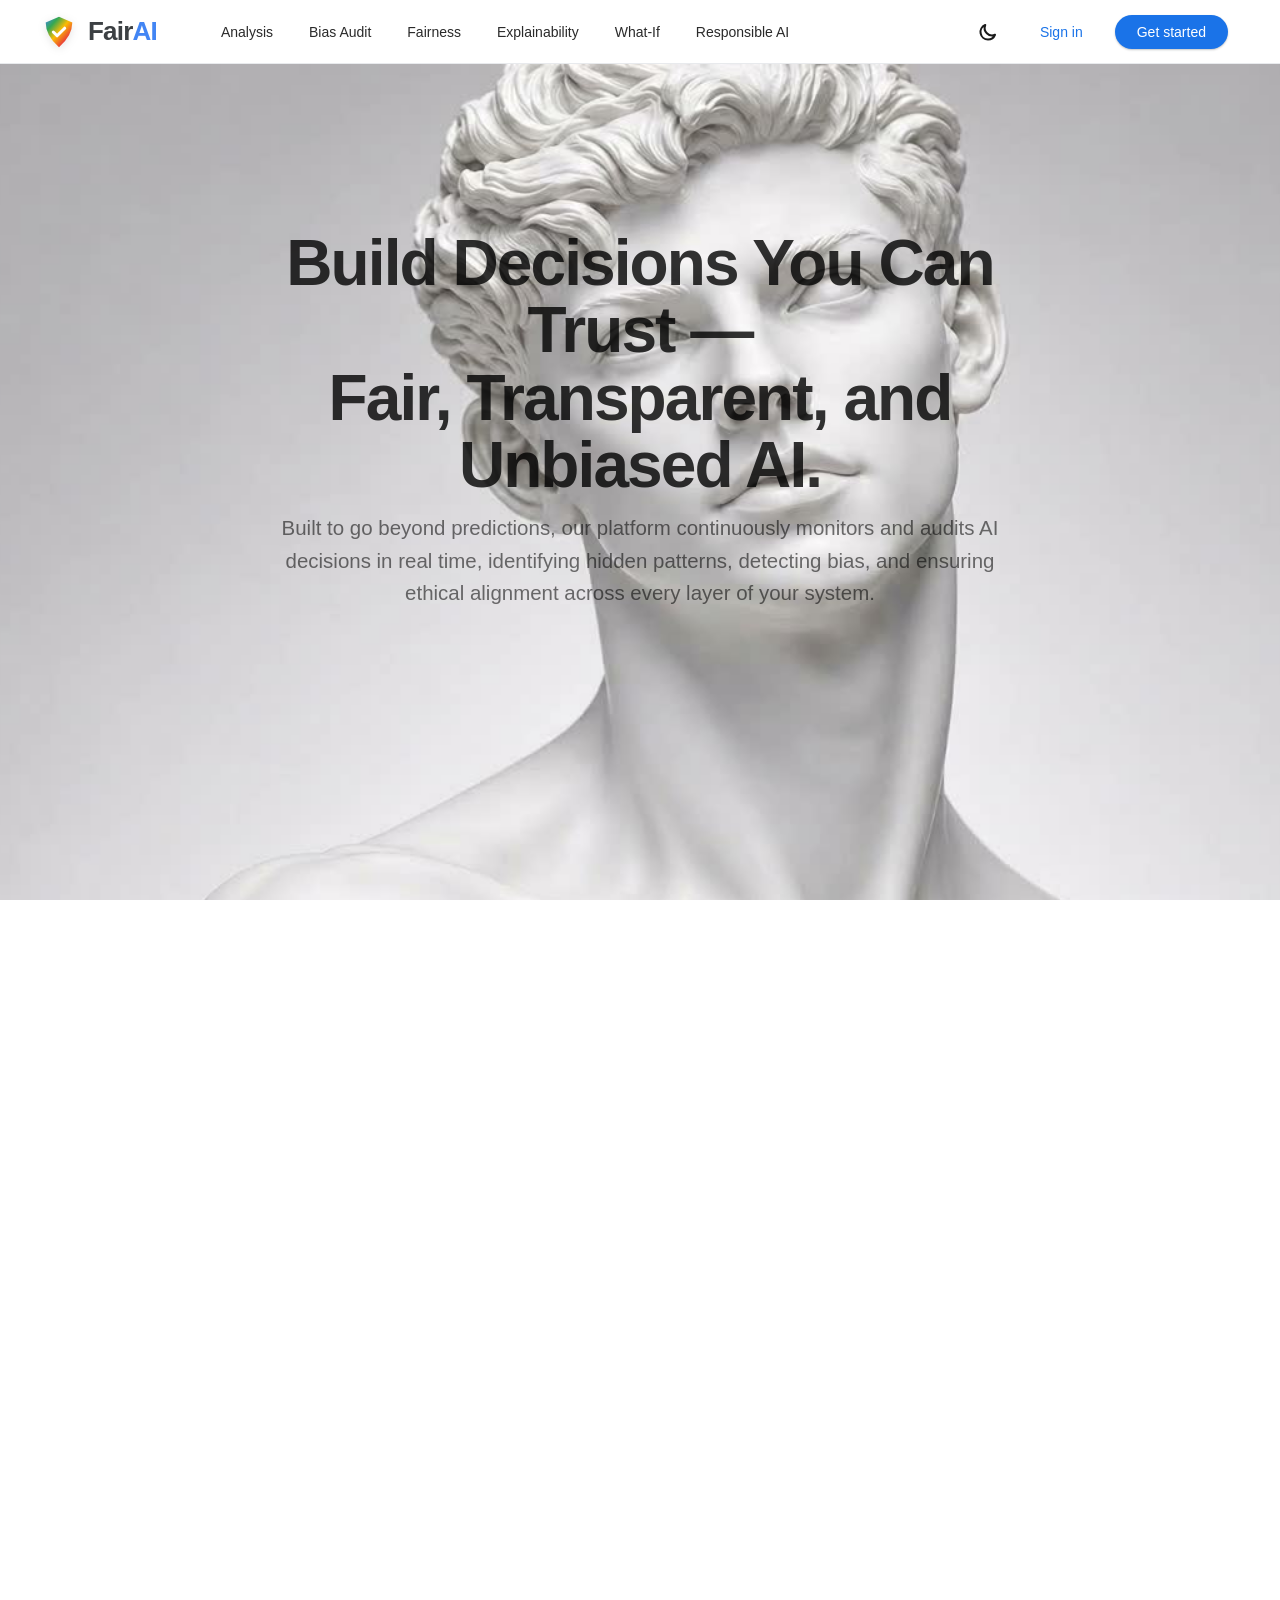
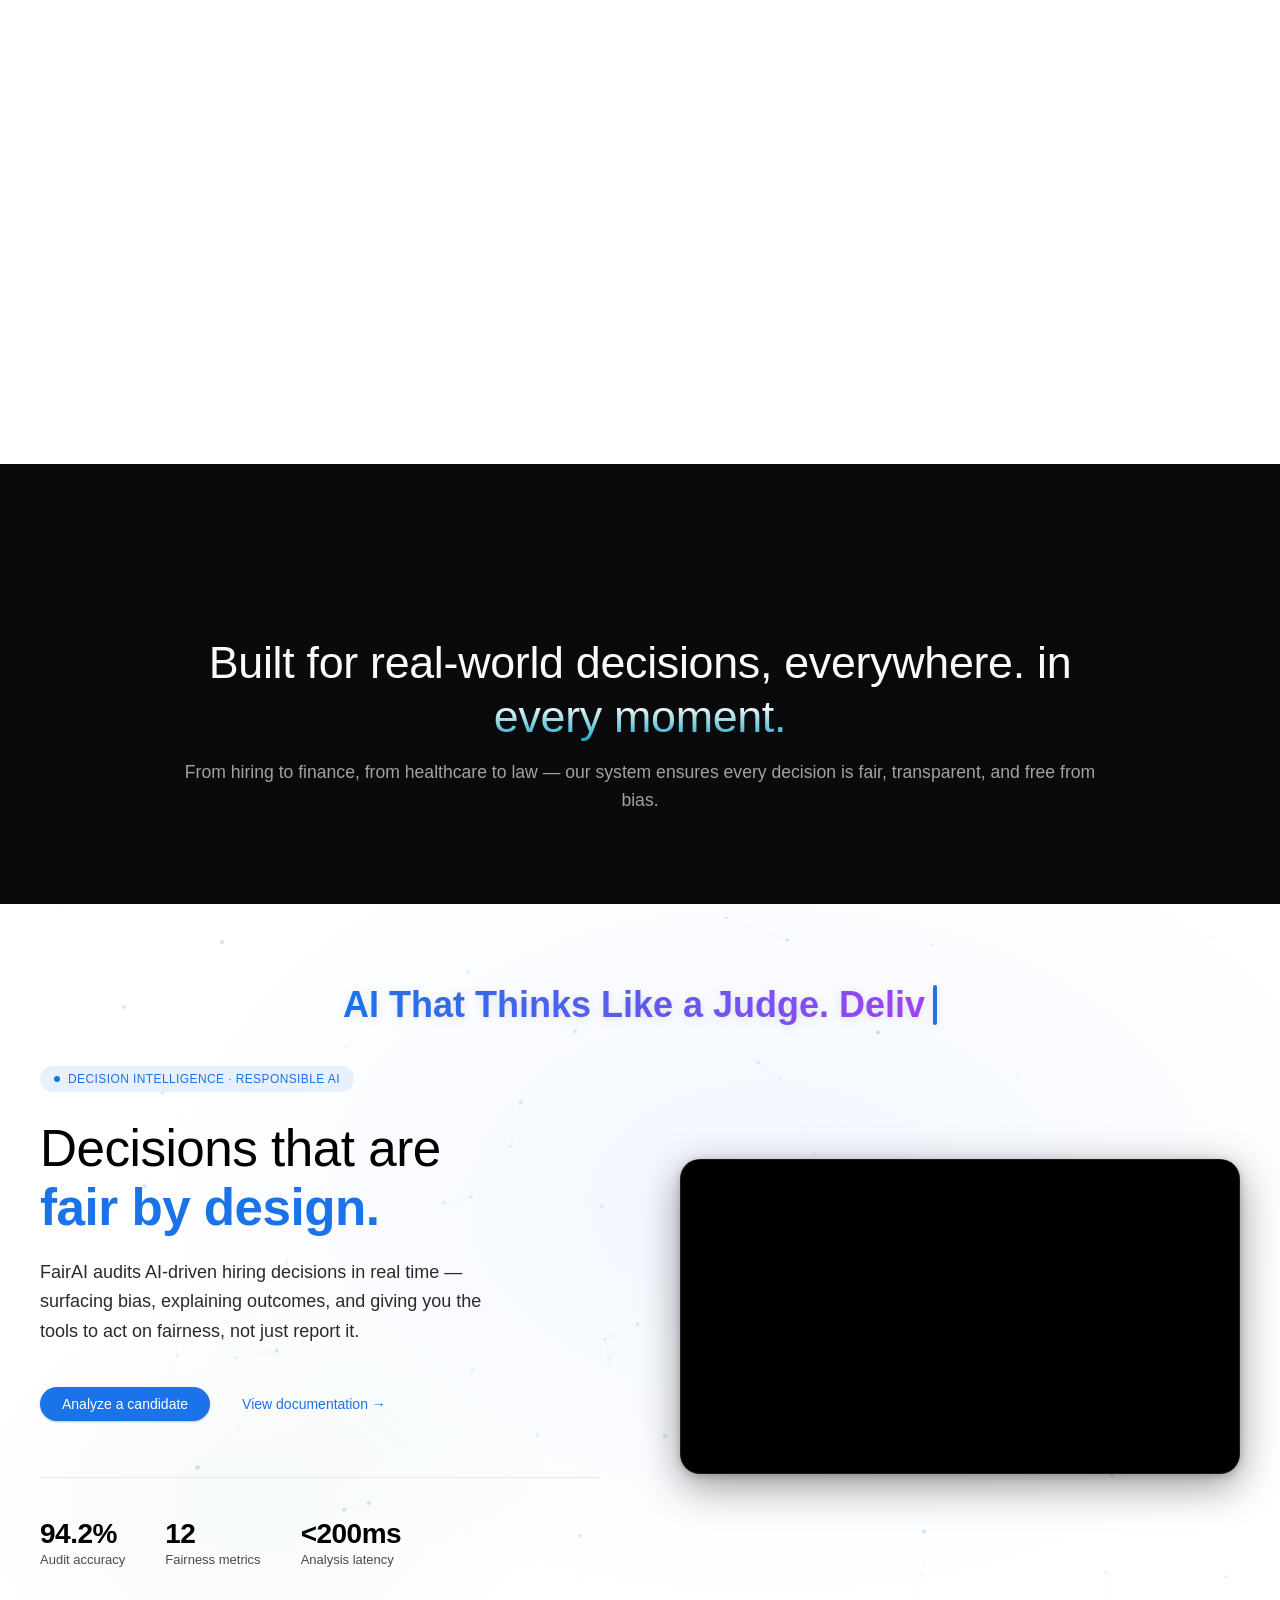
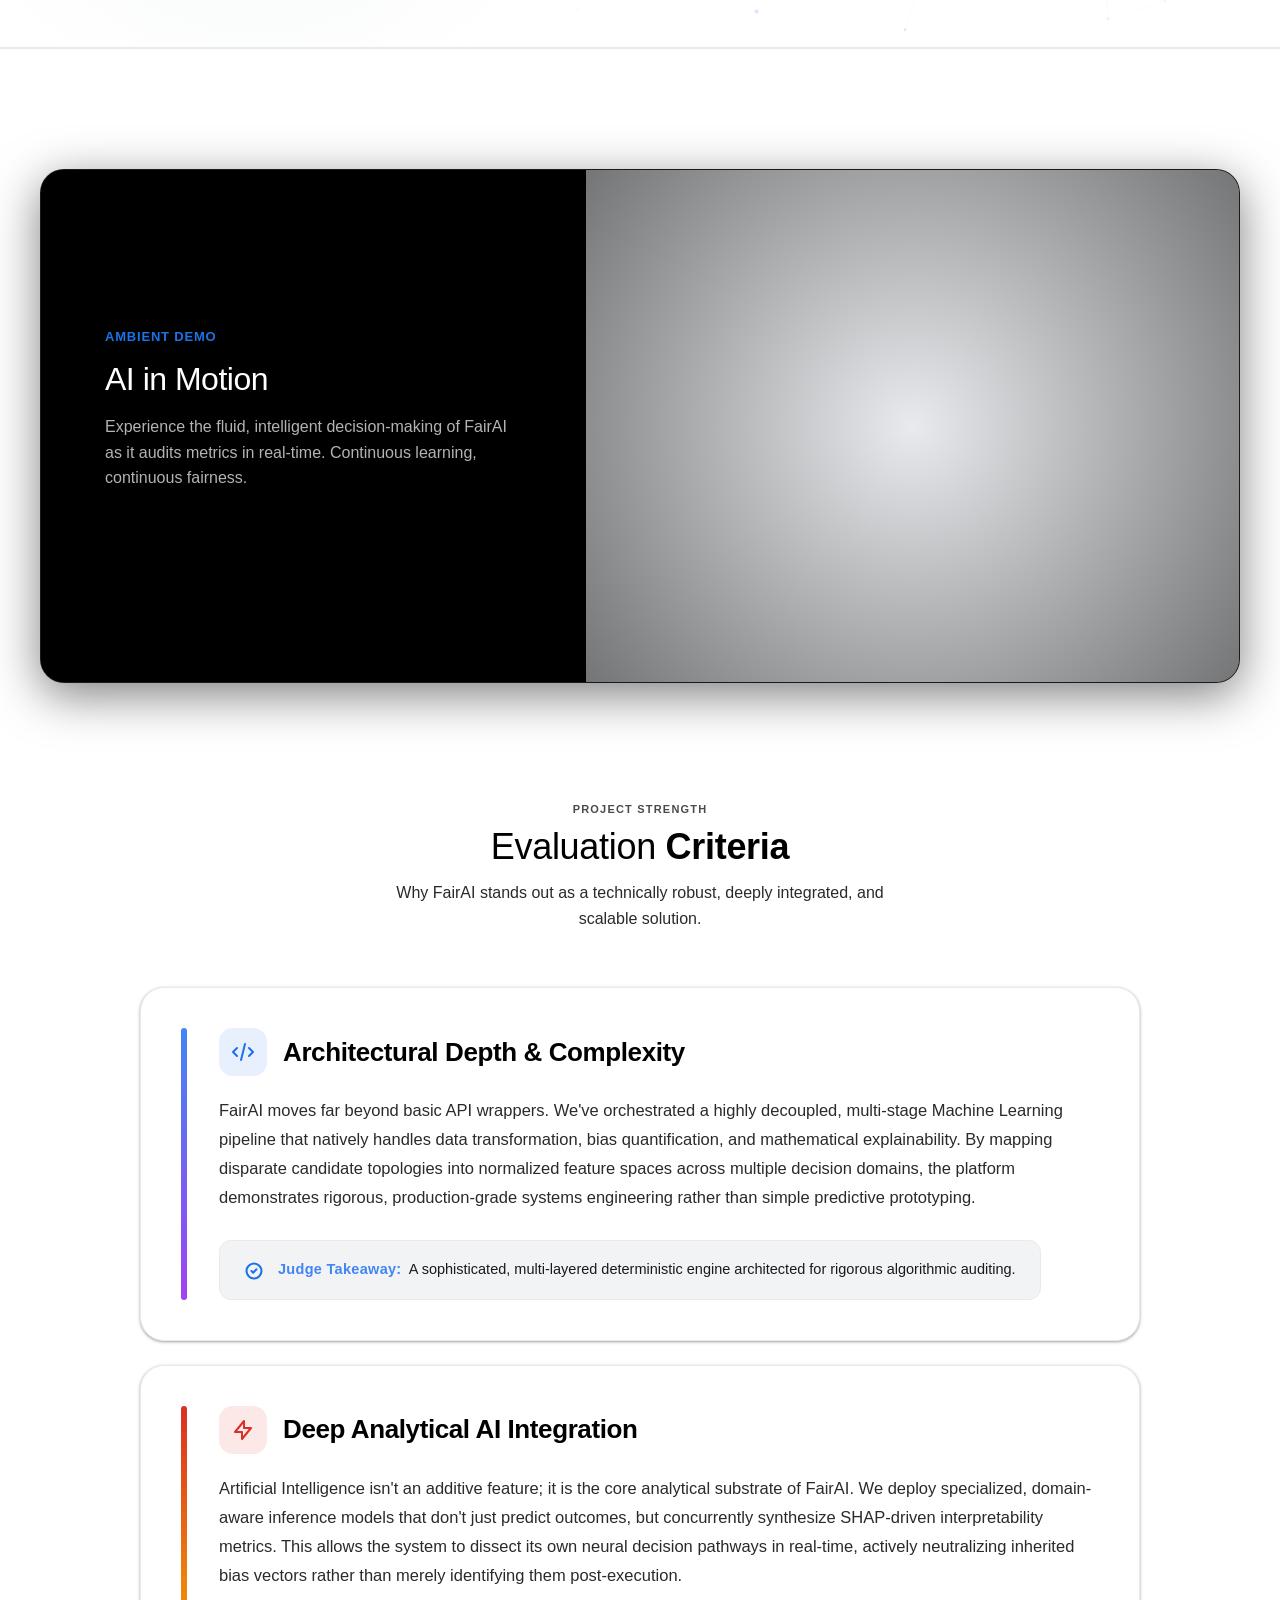
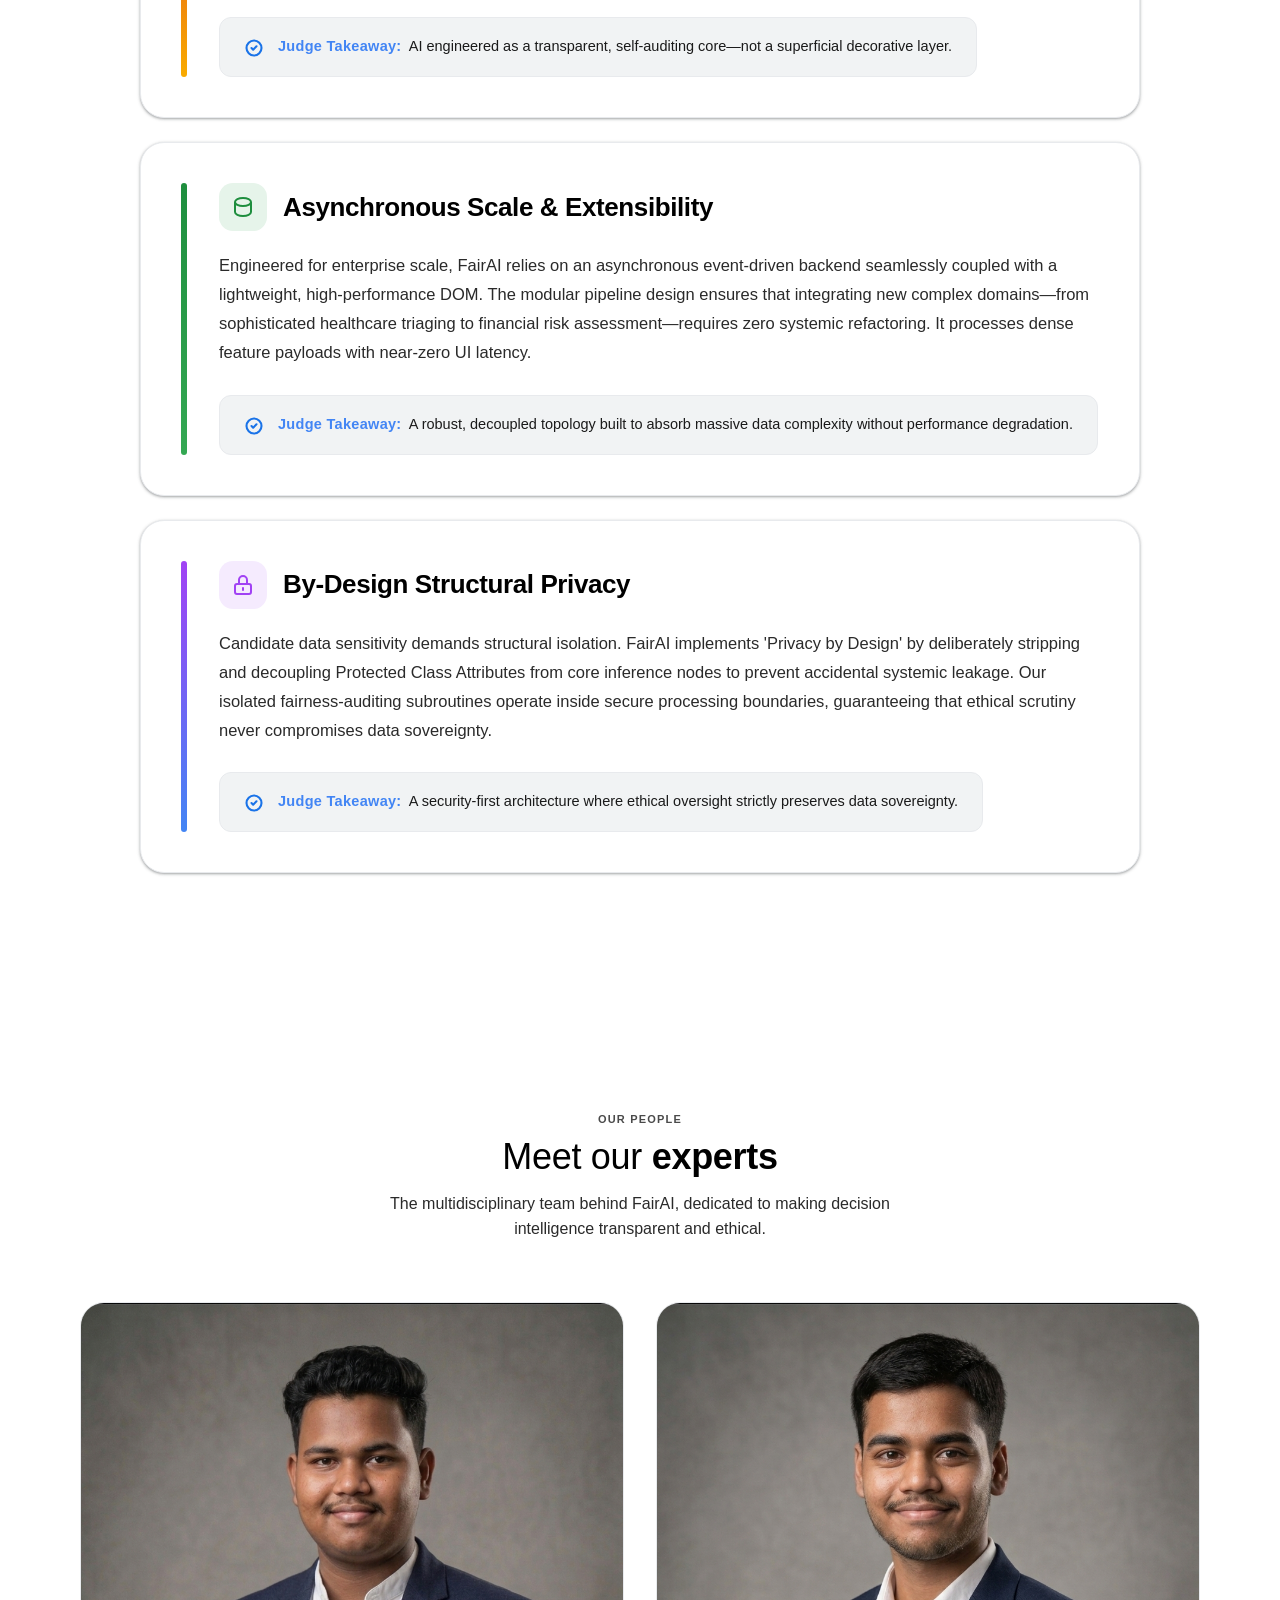
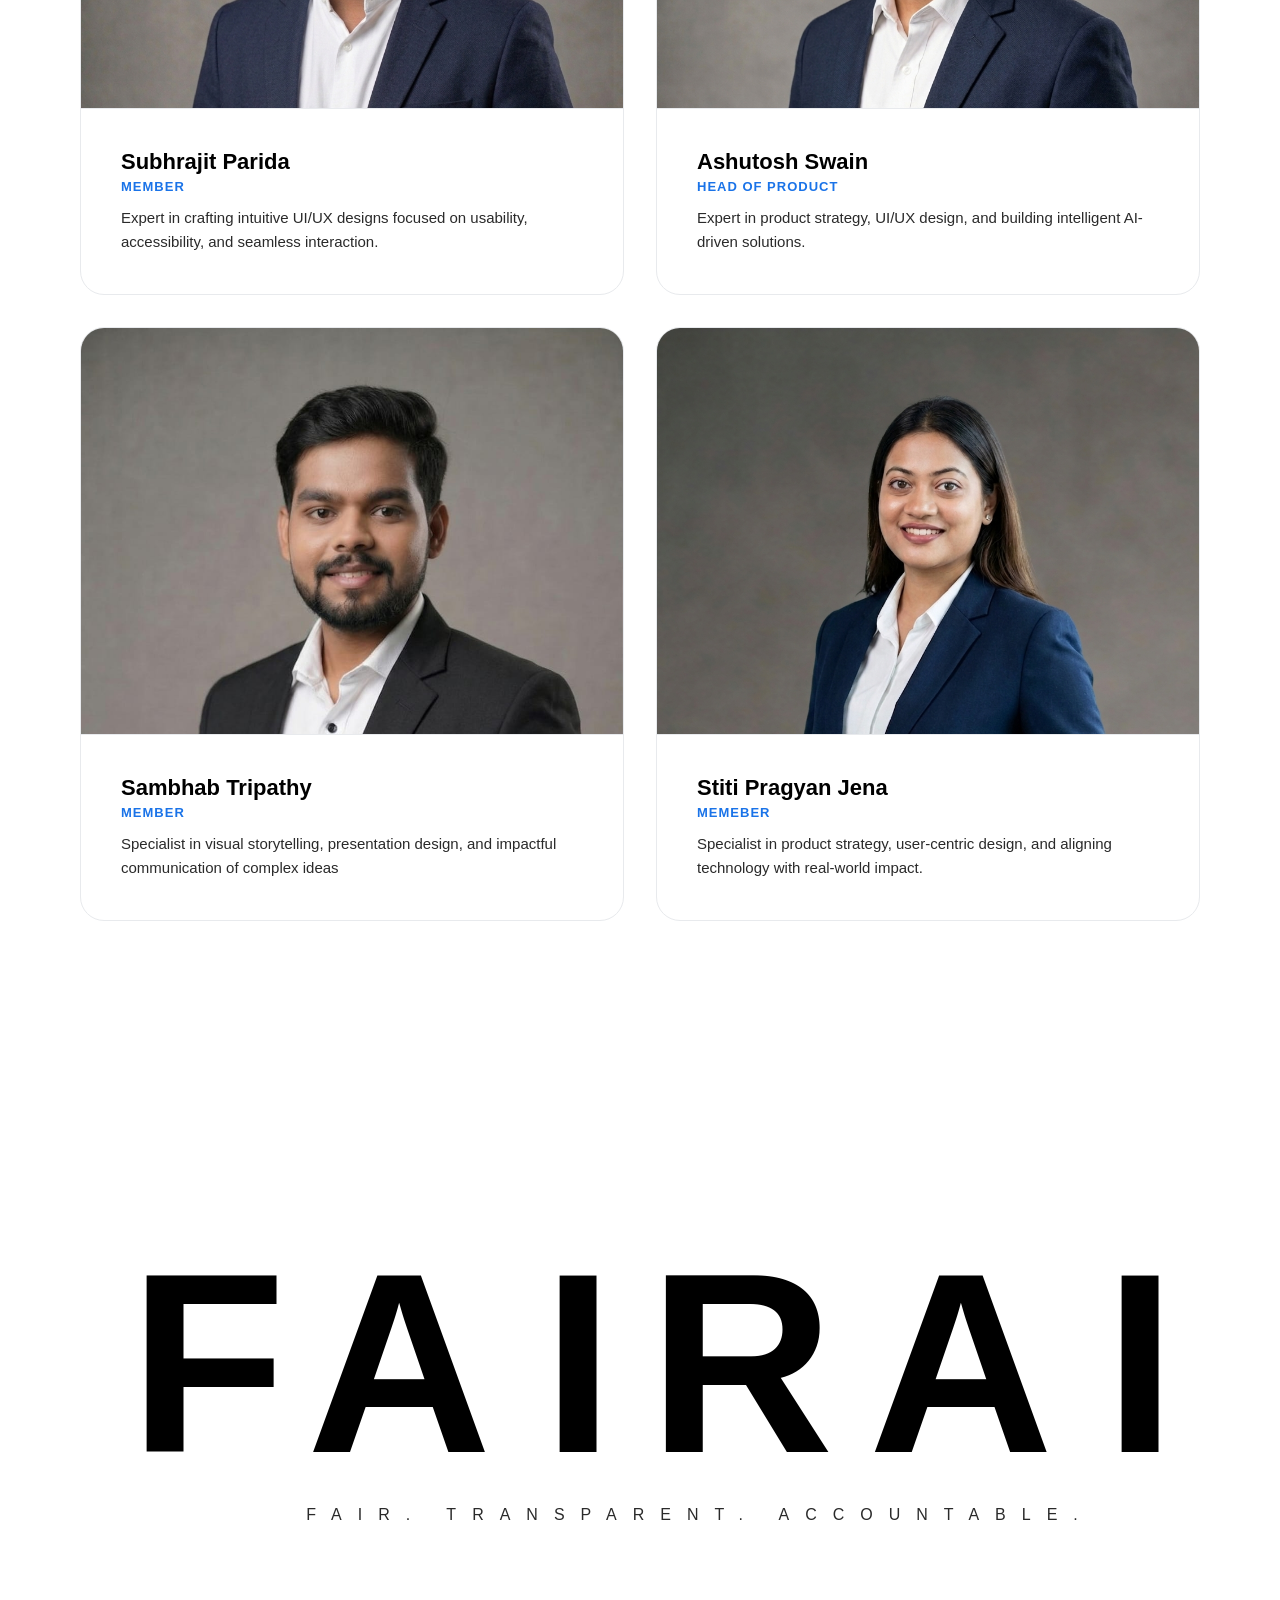
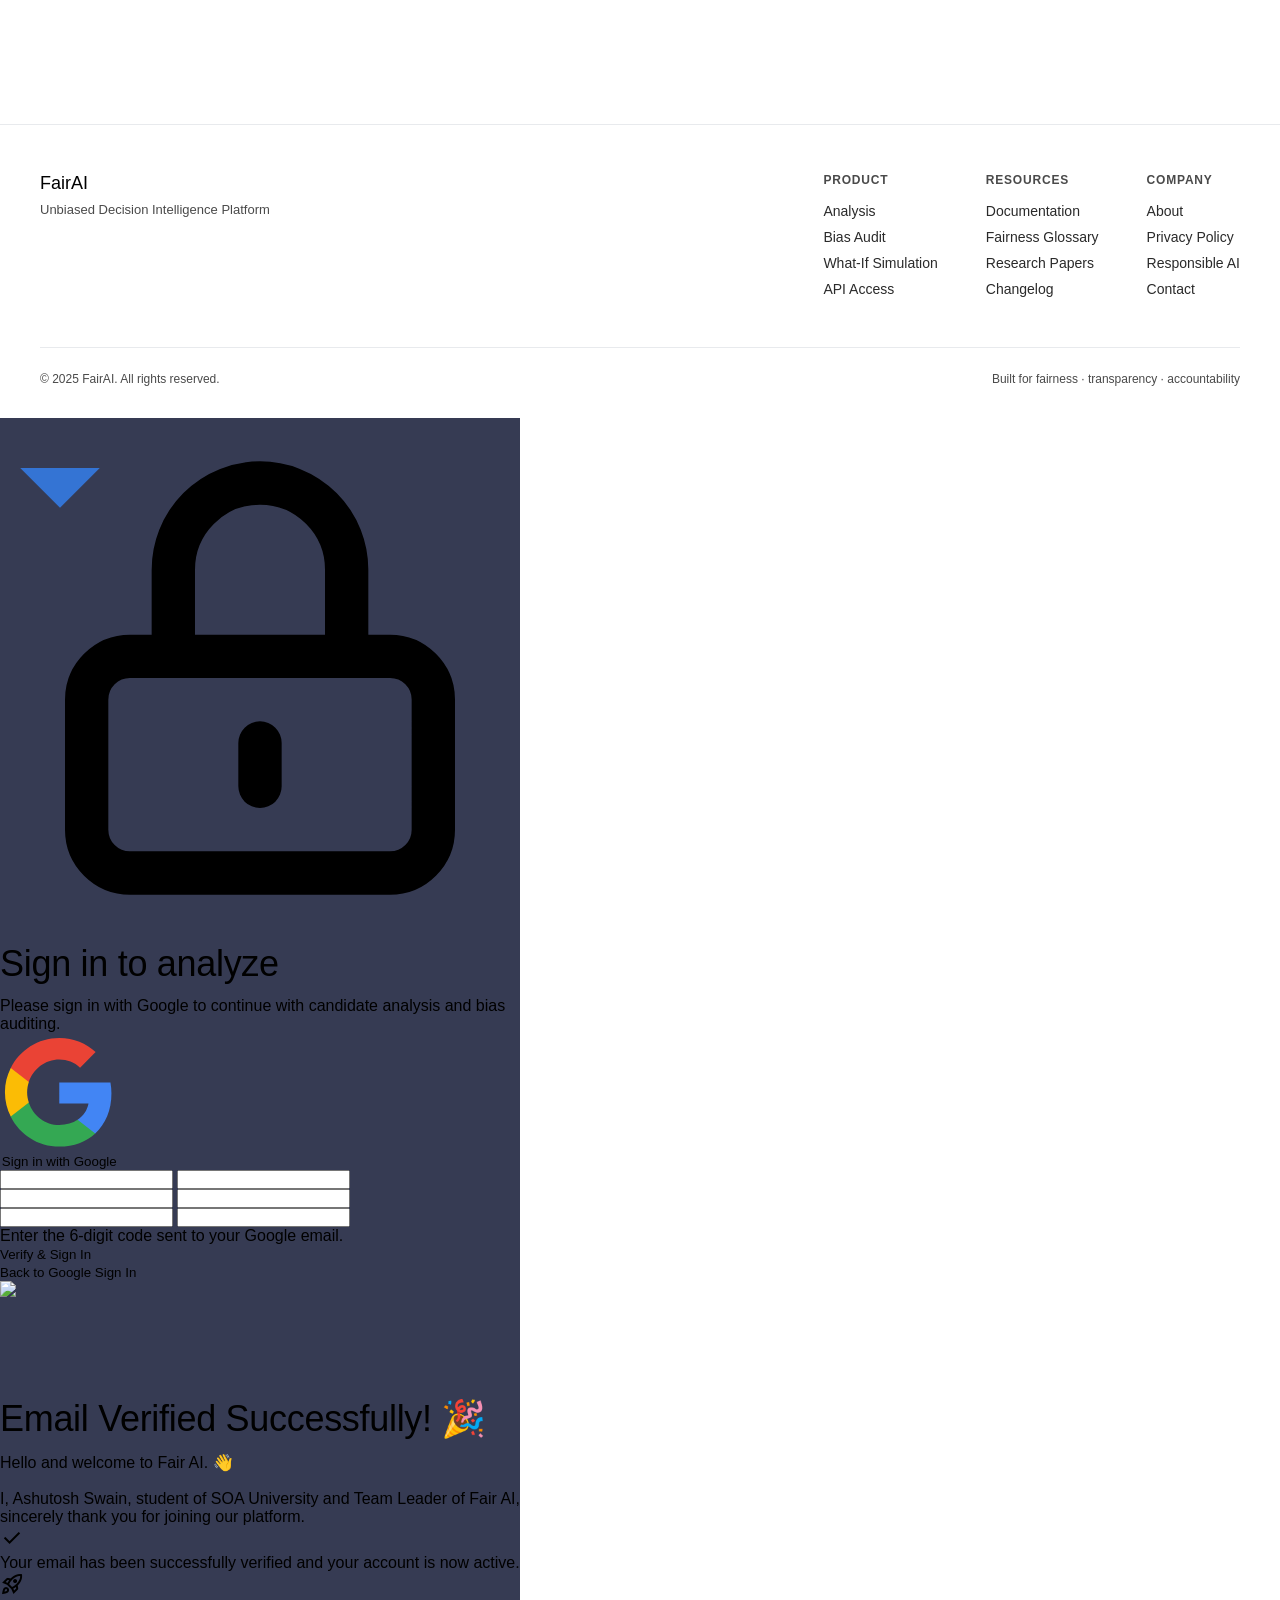
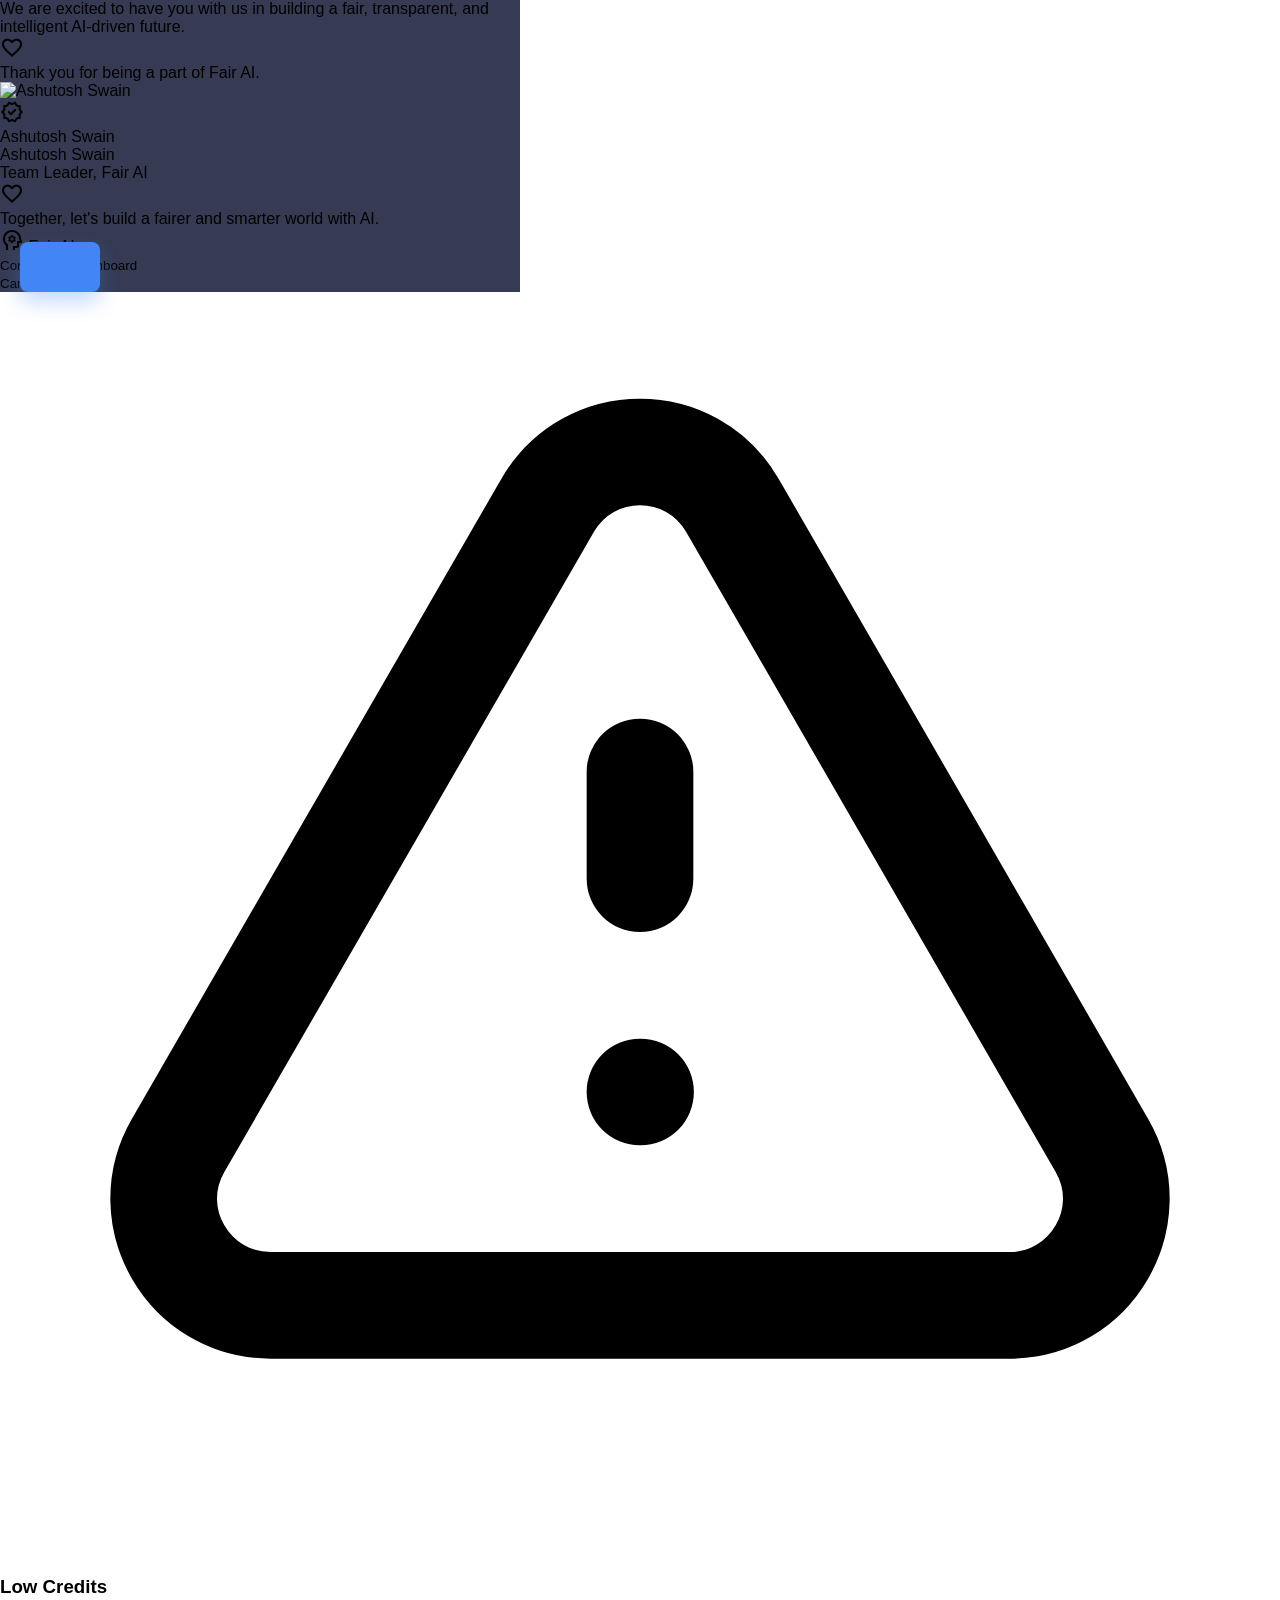
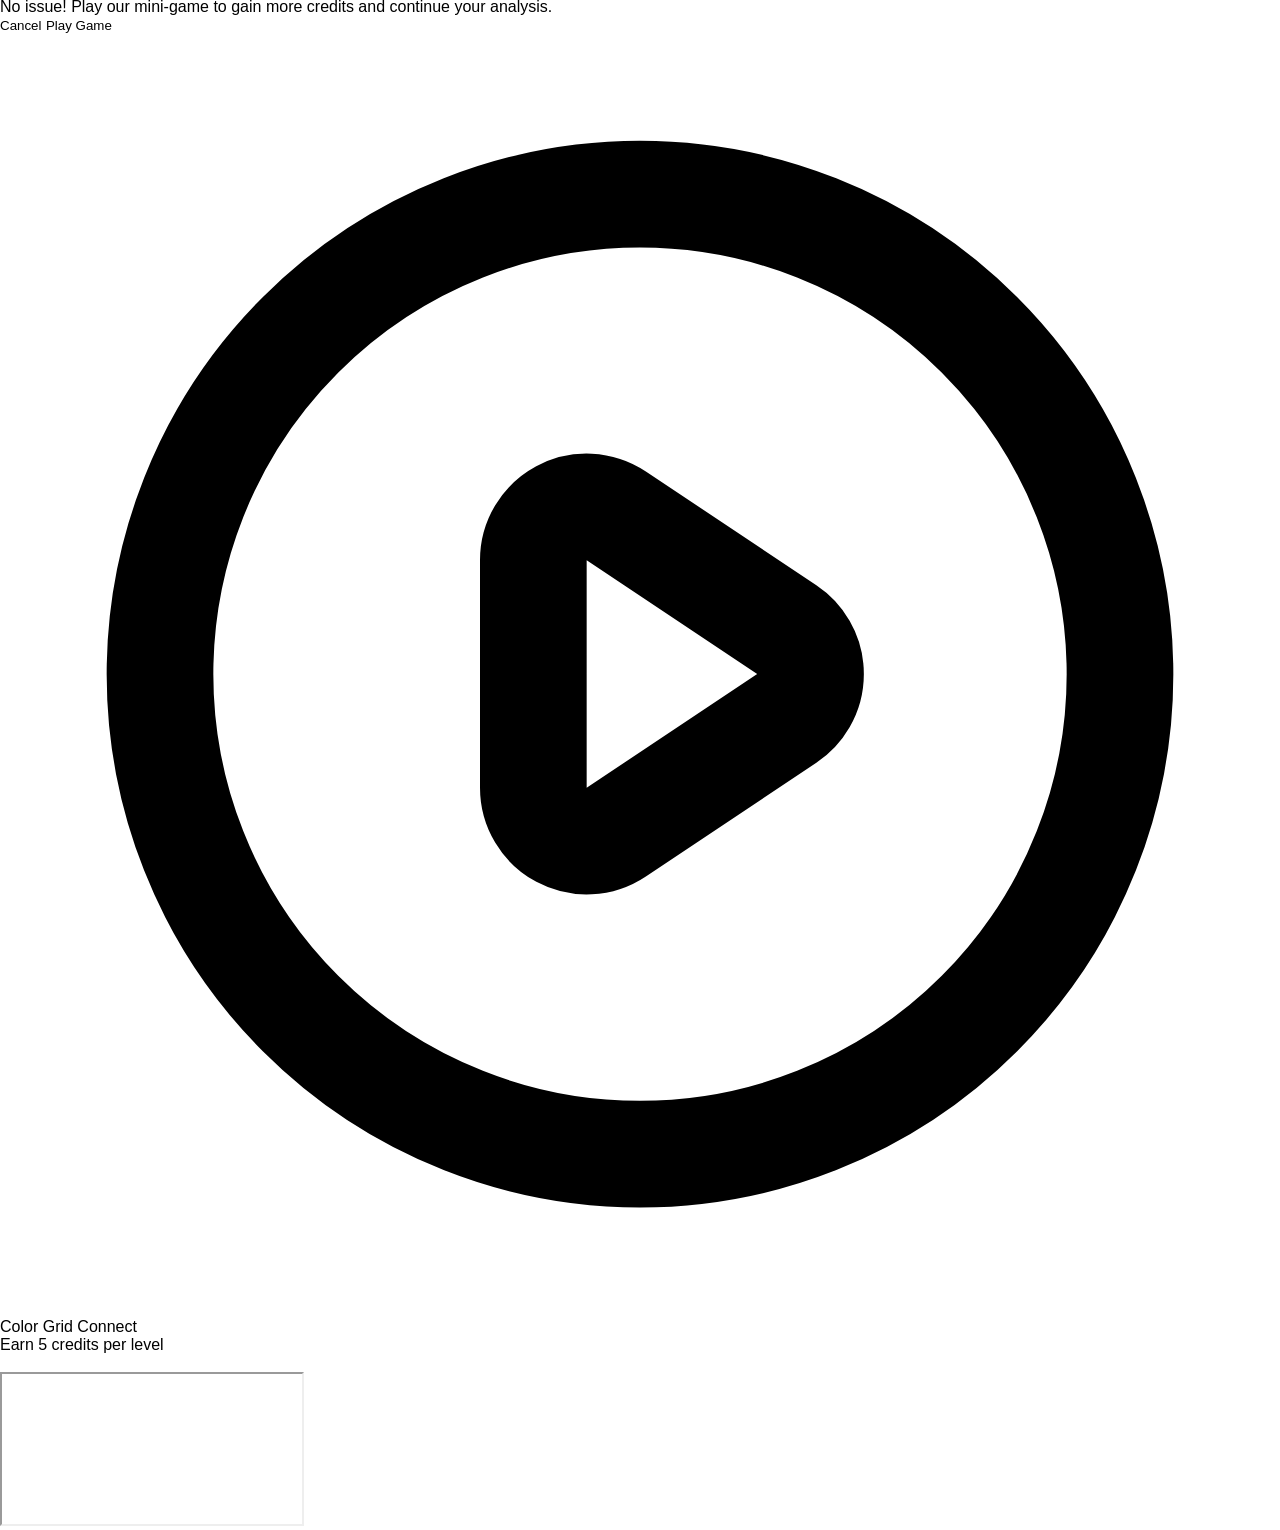
==== commit d0d13cb6: "feat: deploy high-quality verification logo and update UI" ====
--- a/index.html
+++ b/index.html
@@ -1660,12 +1660,18 @@
                 <!-- OTP Section (Hidden by default) -->
                 <div id="google-auth-otp" class="hidden mt-6 space-y-6">
                     <div class="flex justify-center gap-3" id="otp-input-container">
-                        <input type="text" maxlength="1" class="otp-field w-12 h-14 bg-white/5 border border-white/10 rounded-xl text-center text-2xl font-bold text-white focus:border-blue-500 focus:bg-white/10 outline-none transition-all">
-                        <input type="text" maxlength="1" class="otp-field w-12 h-14 bg-white/5 border border-white/10 rounded-xl text-center text-2xl font-bold text-white focus:border-blue-500 focus:bg-white/10 outline-none transition-all">
-                        <input type="text" maxlength="1" class="otp-field w-12 h-14 bg-white/5 border border-white/10 rounded-xl text-center text-2xl font-bold text-white focus:border-blue-500 focus:bg-white/10 outline-none transition-all">
-                        <input type="text" maxlength="1" class="otp-field w-12 h-14 bg-white/5 border border-white/10 rounded-xl text-center text-2xl font-bold text-white focus:border-blue-500 focus:bg-white/10 outline-none transition-all">
-                        <input type="text" maxlength="1" class="otp-field w-12 h-14 bg-white/5 border border-white/10 rounded-xl text-center text-2xl font-bold text-white focus:border-blue-500 focus:bg-white/10 outline-none transition-all">
-                        <input type="text" maxlength="1" class="otp-field w-12 h-14 bg-white/5 border border-white/10 rounded-xl text-center text-2xl font-bold text-white focus:border-blue-500 focus:bg-white/10 outline-none transition-all">
+                        <input type="text" maxlength="1"
+                            class="otp-field w-12 h-14 bg-white/5 border border-white/10 rounded-xl text-center text-2xl font-bold text-white focus:border-blue-500 focus:bg-white/10 outline-none transition-all">
+                        <input type="text" maxlength="1"
+                            class="otp-field w-12 h-14 bg-white/5 border border-white/10 rounded-xl text-center text-2xl font-bold text-white focus:border-blue-500 focus:bg-white/10 outline-none transition-all">
+                        <input type="text" maxlength="1"
+                            class="otp-field w-12 h-14 bg-white/5 border border-white/10 rounded-xl text-center text-2xl font-bold text-white focus:border-blue-500 focus:bg-white/10 outline-none transition-all">
+                        <input type="text" maxlength="1"
+                            class="otp-field w-12 h-14 bg-white/5 border border-white/10 rounded-xl text-center text-2xl font-bold text-white focus:border-blue-500 focus:bg-white/10 outline-none transition-all">
+                        <input type="text" maxlength="1"
+                            class="otp-field w-12 h-14 bg-white/5 border border-white/10 rounded-xl text-center text-2xl font-bold text-white focus:border-blue-500 focus:bg-white/10 outline-none transition-all">
+                        <input type="text" maxlength="1"
+                            class="otp-field w-12 h-14 bg-white/5 border border-white/10 rounded-xl text-center text-2xl font-bold text-white focus:border-blue-500 focus:bg-white/10 outline-none transition-all">
                     </div>
                     <p class="text-sm text-gray-400 text-center">Enter the 6-digit code sent to your Google email.</p>
                     <button onclick="verifyGoogleOtp()" id="verify-google-otp-btn"
@@ -1673,7 +1679,8 @@
                         Verify & Sign In
                     </button>
                     <div class="text-center">
-                        <button onclick="resetGoogleSignIn()" class="text-sm text-gray-500 hover:text-white transition-colors">
+                        <button onclick="resetGoogleSignIn()"
+                            class="text-sm text-gray-500 hover:text-white transition-colors">
                             Back to Google Sign In
                         </button>
                     </div>
@@ -1683,46 +1690,58 @@
                 <div id="google-auth-success" class="hidden text-left relative overflow-hidden">
                     <!-- Top Illustration Area -->
                     <div class="relative flex justify-between items-start mb-8">
-                        <div class="w-16 h-16 bg-blue-500 rounded-2xl flex items-center justify-center shadow-[0_0_20px_rgba(59,130,246,0.5)]">
-                            <img src="https://unbiased-ai-system-chda.vercel.app/assets/image.png" class="w-10 h-10 object-contain">
+                        <div class="w-32 h-32 flex items-center justify-center">
+                            <img src="https://unbiased-ai-system-chda.vercel.app/assets/verified_success.png"
+                                class="w-full h-full object-contain">
                         </div>
                         <!-- 3D-ish Envelope Illustration (Styled via CSS) -->
                         <div class="success-illustration relative">
                             <div class="envelope-body"></div>
                             <div class="envelope-flap"></div>
-                            <div class="envelope-card">
+                            <!-- <div class="envelope-card">
                                 <span class="material-symbols-outlined text-blue-500">check_circle</span>
-                            </div>
+                            </div> -->
                             <div class="confetti"></div>
                         </div>
                     </div>
 
-                    <h2 class="text-3xl font-extrabold text-white mb-6">Email Verified Successfully! <span class="text-2xl">🎉</span></h2>
-                    
+                    <h2 class="text-3xl font-extrabold text-white mb-6">Email Verified Successfully! <span
+                            class="text-2xl">🎉</span></h2>
+
                     <p class="text-gray-300 text-[15px] mb-6 leading-relaxed">
                         Hello and welcome to <span class="text-blue-400 font-bold">Fair AI</span>. 👋<br><br>
-                        I, <span class="font-bold text-white">Ashutosh Swain</span>, student of SOA University and Team Leader of Fair AI, sincerely thank you for joining our platform.
+                        I, <span class="font-bold text-white">Ashutosh Swain</span>, student of SOA University and Team
+                        Leader of Fair AI, sincerely thank you for joining our platform.
                     </p>
 
-                    <div class="bg-green-500/10 border border-green-500/20 rounded-2xl p-4 flex items-center gap-3 mb-6">
-                        <div class="w-8 h-8 rounded-full bg-green-500/20 flex items-center justify-center flex-shrink-0">
+                    <div
+                        class="bg-green-500/10 border border-green-500/20 rounded-2xl p-4 flex items-center gap-3 mb-6">
+                        <div
+                            class="w-8 h-8 rounded-full bg-green-500/20 flex items-center justify-center flex-shrink-0">
                             <span class="material-symbols-outlined text-green-500 text-sm">check</span>
                         </div>
-                        <p class="text-green-400 text-sm font-medium">Your email has been <span class="font-bold underline">successfully verified</span> and your account is now active.</p>
+                        <p class="text-green-400 text-sm font-medium">Your email has been <span
+                                class="font-bold underline">successfully verified</span> and your account is now active.
+                        </p>
                     </div>
 
                     <div class="space-y-4 mb-8">
                         <div class="flex items-center gap-4">
-                            <div class="w-10 h-10 rounded-xl bg-white/5 flex items-center justify-center border border-white/10">
+                            <div
+                                class="w-10 h-10 rounded-xl bg-white/5 flex items-center justify-center border border-white/10">
                                 <span class="material-symbols-outlined text-blue-400">rocket_launch</span>
                             </div>
-                            <p class="text-gray-400 text-sm leading-snug">We are excited to have you with us in building a <span class="text-white font-medium">fair, transparent, and intelligent AI-driven future</span>.</p>
+                            <p class="text-gray-400 text-sm leading-snug">We are excited to have you with us in building
+                                a <span class="text-white font-medium">fair, transparent, and intelligent AI-driven
+                                    future</span>.</p>
                         </div>
                         <div class="flex items-center gap-4">
-                            <div class="w-10 h-10 rounded-xl bg-white/5 flex items-center justify-center border border-white/10">
+                            <div
+                                class="w-10 h-10 rounded-xl bg-white/5 flex items-center justify-center border border-white/10">
                                 <span class="material-symbols-outlined text-pink-400">favorite</span>
                             </div>
-                            <p class="text-gray-400 text-sm">Thank you for being a part of <span class="text-white font-medium">Fair AI</span>.</p>
+                            <p class="text-gray-400 text-sm">Thank you for being a part of <span
+                                    class="text-white font-medium">Fair AI</span>.</p>
                         </div>
                     </div>
 
@@ -1733,39 +1752,48 @@
                     <div class="flex items-center justify-between mb-8">
                         <div class="flex items-center gap-4">
                             <div class="relative">
-                                <div class="w-16 h-16 rounded-full border-2 border-blue-500/50 p-1 shadow-[0_0_15px_rgba(59,130,246,0.3)]">
-                                    <img src="https://unbiased-ai-system-chda.vercel.app/assets/Leader.jpeg" alt="Ashutosh Swain" class="w-full h-full rounded-full object-cover">
-                                </div>
-                                <div class="absolute -bottom-1 -right-1 w-5 h-5 bg-blue-500 rounded-full border-2 border-[#131936] flex items-center justify-center">
+                                <div
+                                    class="w-16 h-16 rounded-full border-2 border-blue-500/50 p-1 shadow-[0_0_15px_rgba(59,130,246,0.3)]">
+                                    <img src="https://unbiased-ai-system-chda.vercel.app/assets/Leader.jpeg"
+                                        alt="Ashutosh Swain" class="w-full h-full rounded-full object-cover">
+                                </div>
+                                <div
+                                    class="absolute -bottom-1 -right-1 w-5 h-5 bg-blue-500 rounded-full border-2 border-[#131936] flex items-center justify-center">
                                     <span class="material-symbols-outlined text-white text-[10px]">verified</span>
                                 </div>
                             </div>
                             <div>
-                                <p class="font-['Dancing_Script'] text-blue-400 text-xl leading-none mb-1">Ashutosh Swain</p>
+                                <p class="font-['Dancing_Script'] text-blue-400 text-xl leading-none mb-1">Ashutosh
+                                    Swain</p>
                                 <p class="font-bold text-white text-base leading-tight">Ashutosh Swain</p>
                                 <p class="text-gray-500 text-xs font-medium">Team Leader, Fair AI</p>
                             </div>
                         </div>
                         <div class="flex gap-2">
-                            <a href="#" class="w-8 h-8 rounded-full bg-white/5 border border-white/10 flex items-center justify-center text-gray-400 hover:text-blue-400 hover:border-blue-400/50 transition-all">
+                            <a href="#"
+                                class="w-8 h-8 rounded-full bg-white/5 border border-white/10 flex items-center justify-center text-gray-400 hover:text-blue-400 hover:border-blue-400/50 transition-all">
                                 <i class="fab fa-linkedin-in text-xs"></i>
                             </a>
-                            <a href="#" class="w-8 h-8 rounded-full bg-white/5 border border-white/10 flex items-center justify-center text-gray-400 hover:text-blue-400 hover:border-blue-400/50 transition-all">
+                            <a href="#"
+                                class="w-8 h-8 rounded-full bg-white/5 border border-white/10 flex items-center justify-center text-gray-400 hover:text-blue-400 hover:border-blue-400/50 transition-all">
                                 <i class="far fa-envelope text-xs"></i>
                             </a>
-                            <a href="#" class="w-8 h-8 rounded-full bg-white/5 border border-white/10 flex items-center justify-center text-gray-400 hover:text-blue-400 hover:border-blue-400/50 transition-all">
+                            <a href="#"
+                                class="w-8 h-8 rounded-full bg-white/5 border border-white/10 flex items-center justify-center text-gray-400 hover:text-blue-400 hover:border-blue-400/50 transition-all">
                                 <i class="fas fa-globe text-xs"></i>
                             </a>
                         </div>
                     </div>
 
                     <!-- Bottom Banner -->
-                    <div class="bg-blue-600/10 border border-blue-500/10 rounded-2xl p-3 flex items-center justify-between">
+                    <div
+                        class="bg-blue-600/10 border border-blue-500/10 rounded-2xl p-3 flex items-center justify-between">
                         <div class="flex items-center gap-2">
                             <div class="w-8 h-8 rounded-full bg-blue-500 flex items-center justify-center shadow-lg">
                                 <span class="material-symbols-outlined text-white text-sm">favorite</span>
                             </div>
-                            <p class="text-[11px] font-medium text-gray-400">Together, let's build a <span class="text-blue-400 font-bold">fairer and smarter</span> world with AI.</p>
+                            <p class="text-[11px] font-medium text-gray-400">Together, let's build a <span
+                                    class="text-blue-400 font-bold">fairer and smarter</span> world with AI.</p>
                         </div>
                         <div class="flex items-center gap-2 pr-2">
                             <span class="material-symbols-outlined text-blue-400 text-sm">psychology</span>
@@ -1773,7 +1801,8 @@
                         </div>
                     </div>
 
-                    <button onclick="hideSignInModal()" class="w-full mt-6 py-4 px-6 bg-white/5 text-gray-400 rounded-full font-bold hover:bg-white/10 hover:text-white transition-all text-sm">
+                    <button onclick="hideSignInModal()"
+                        class="w-full mt-6 py-4 px-6 bg-white/5 text-gray-400 rounded-full font-bold hover:bg-white/10 hover:text-white transition-all text-sm">
                         Continue to Dashboard
                     </button>
                 </div>
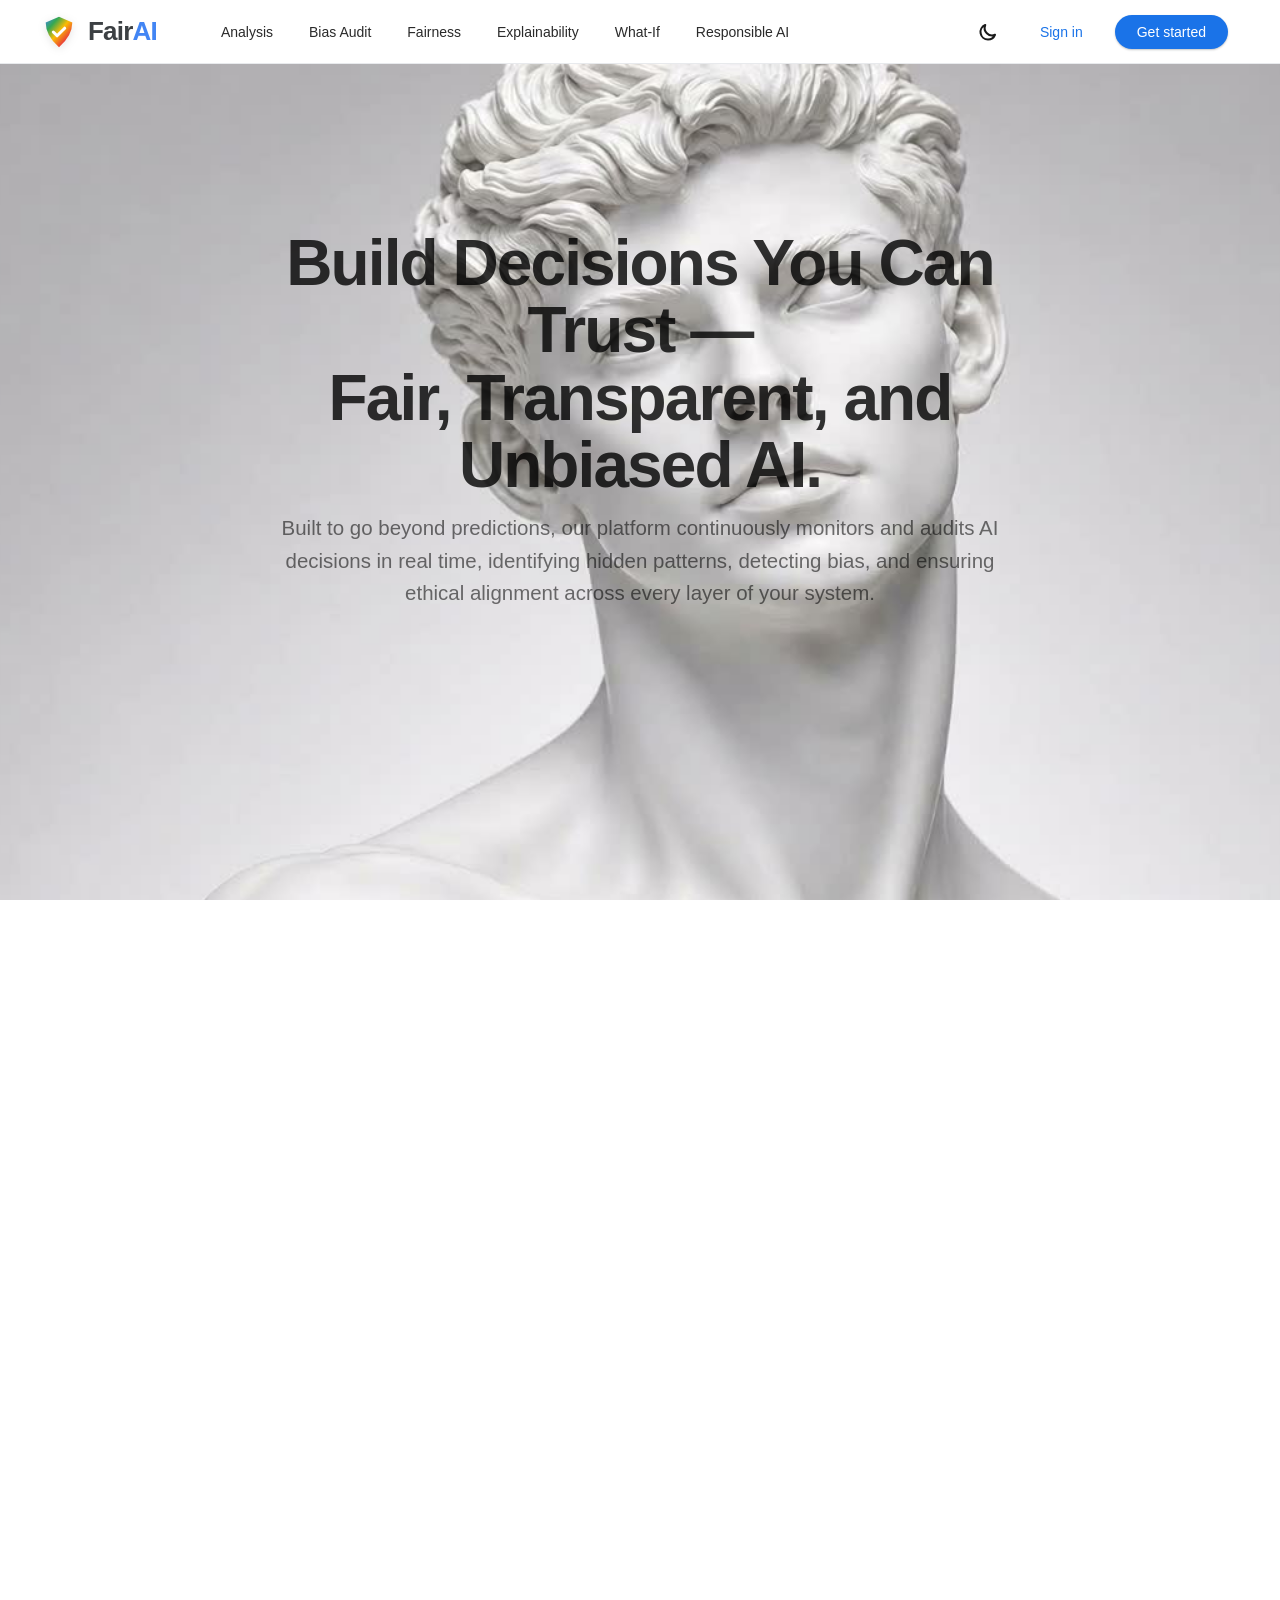
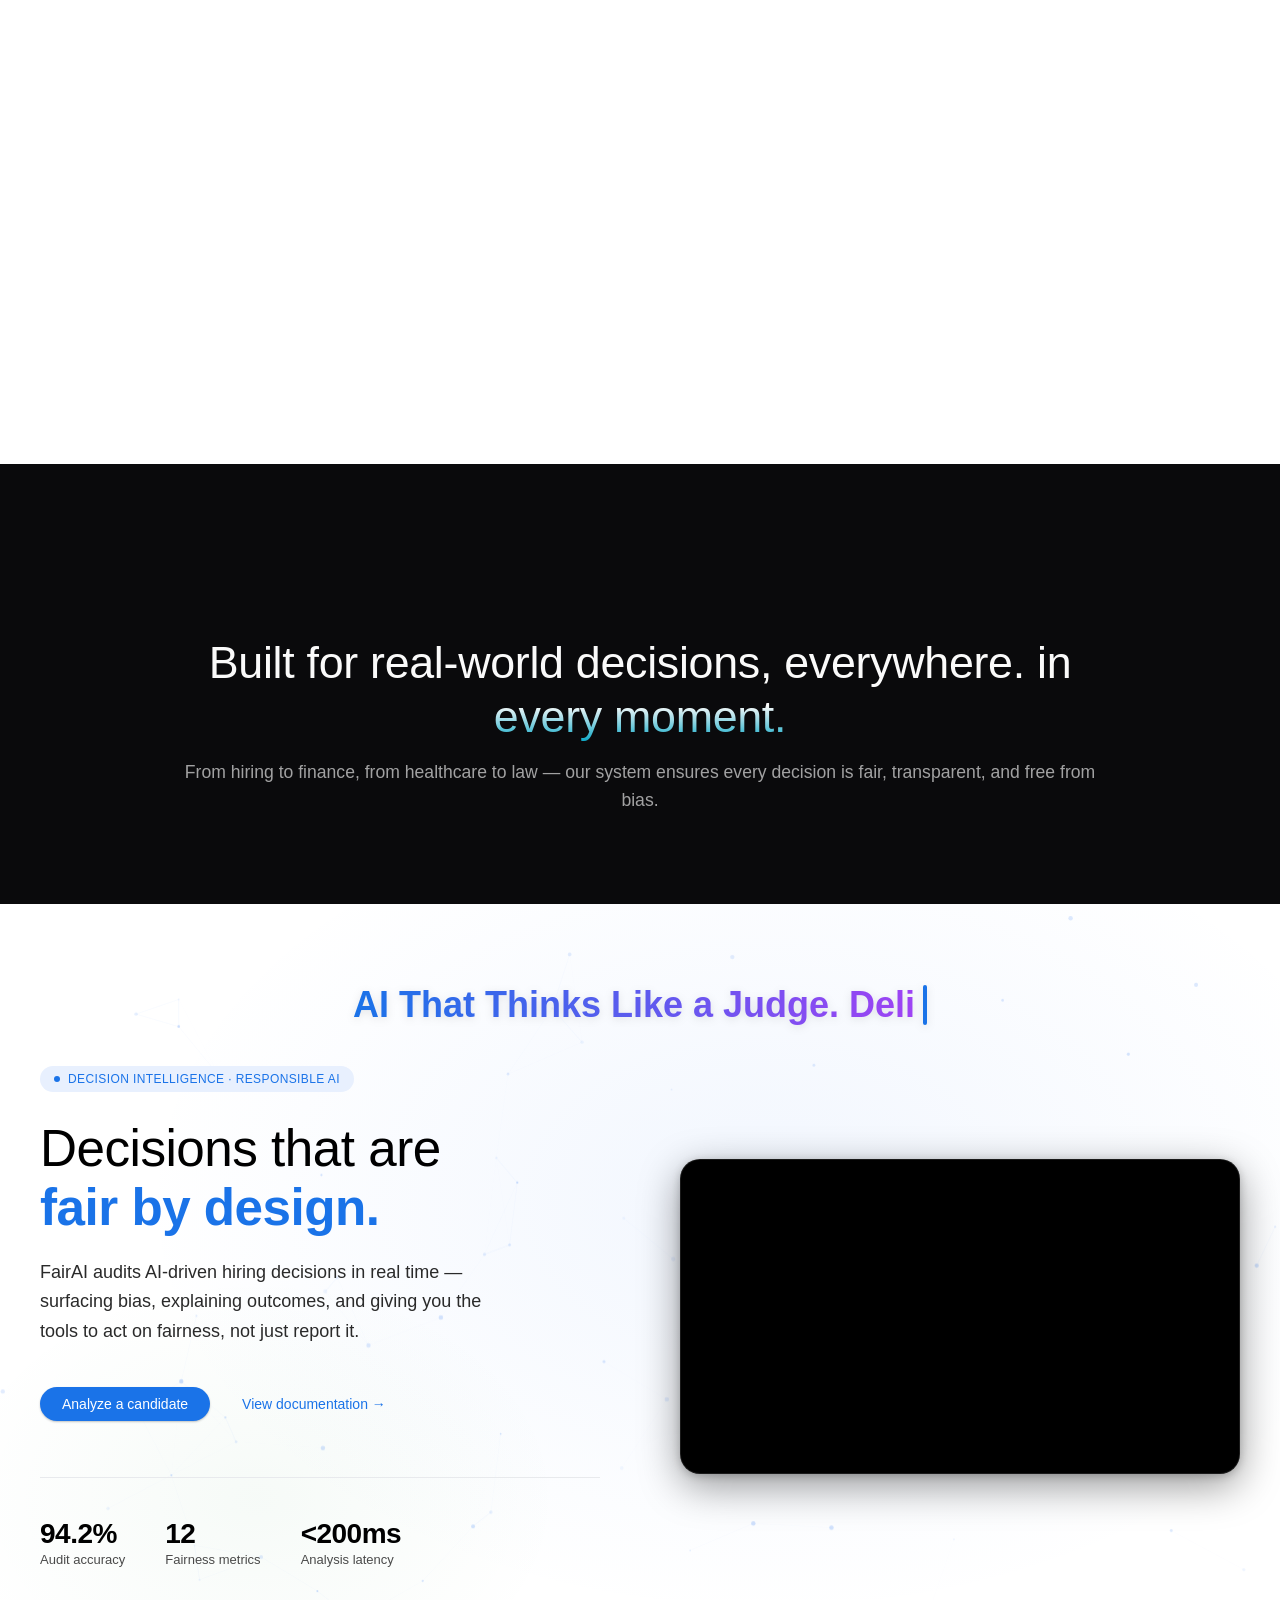
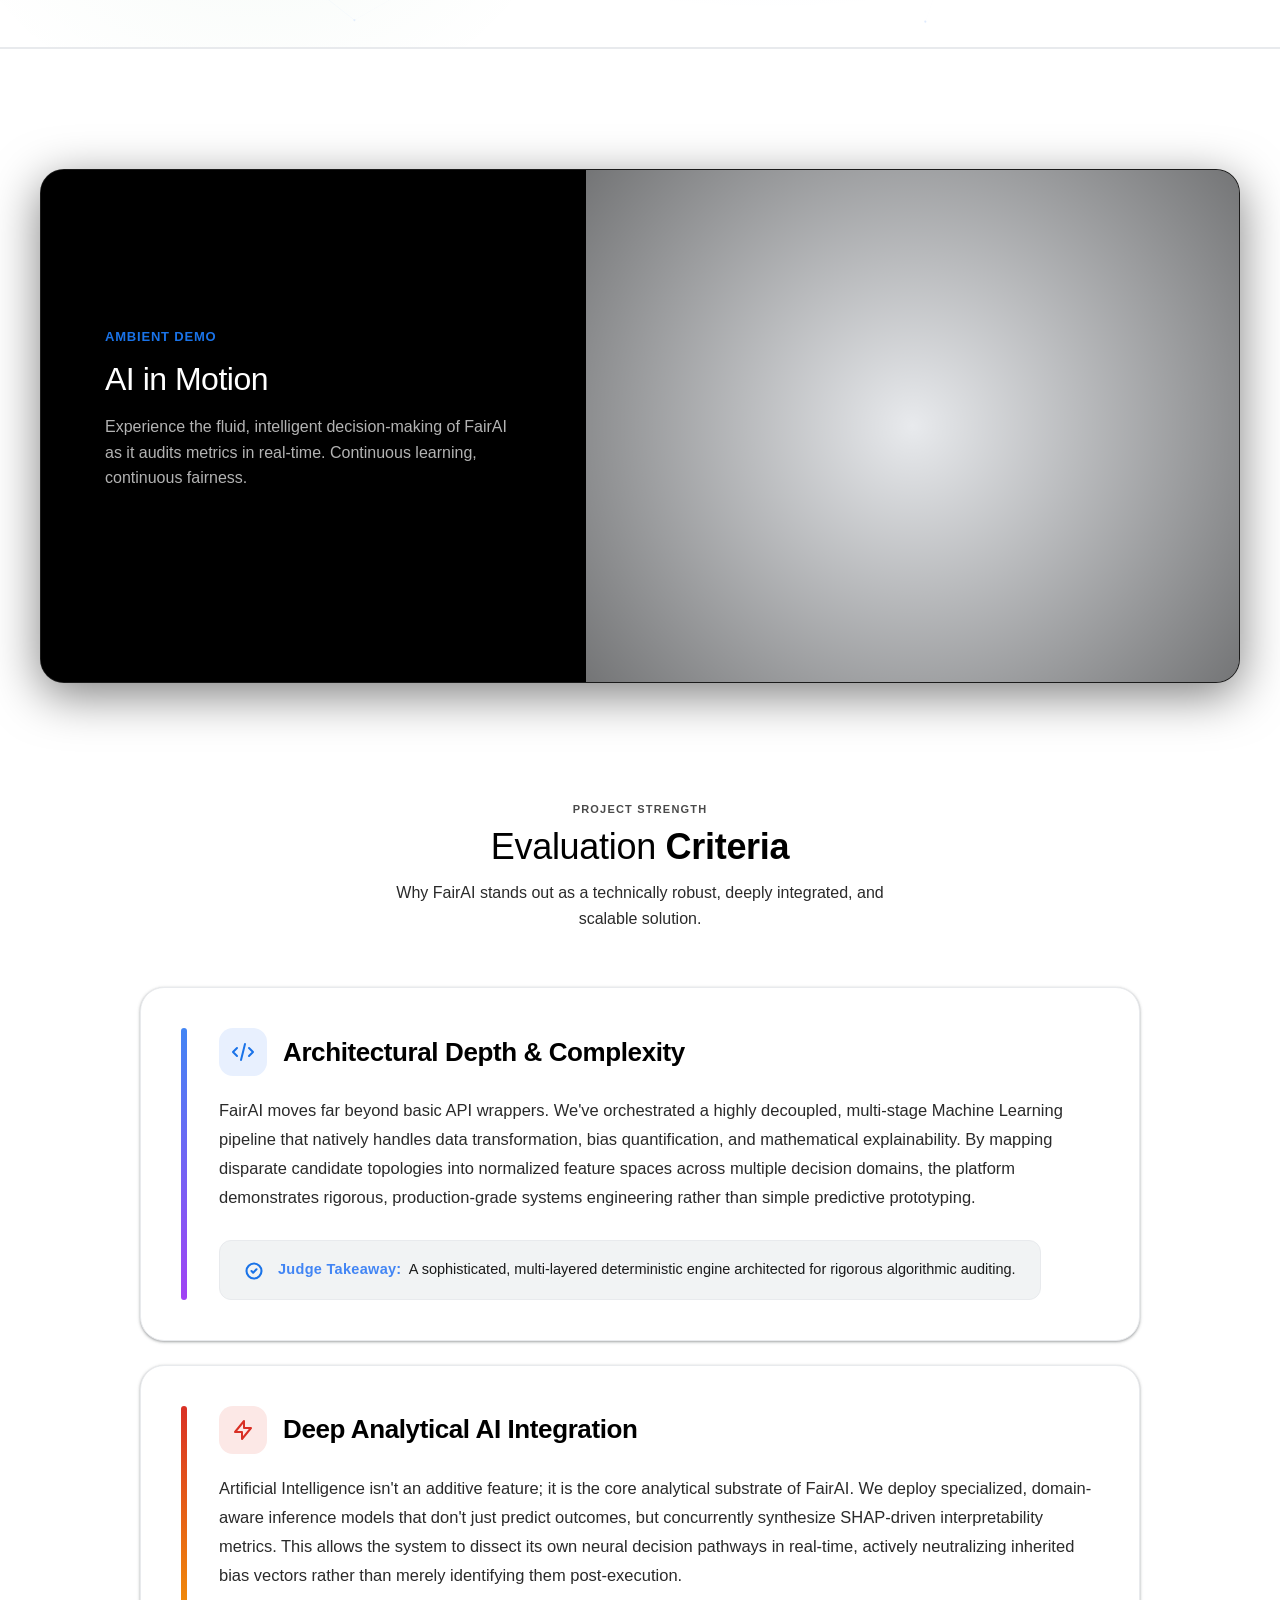
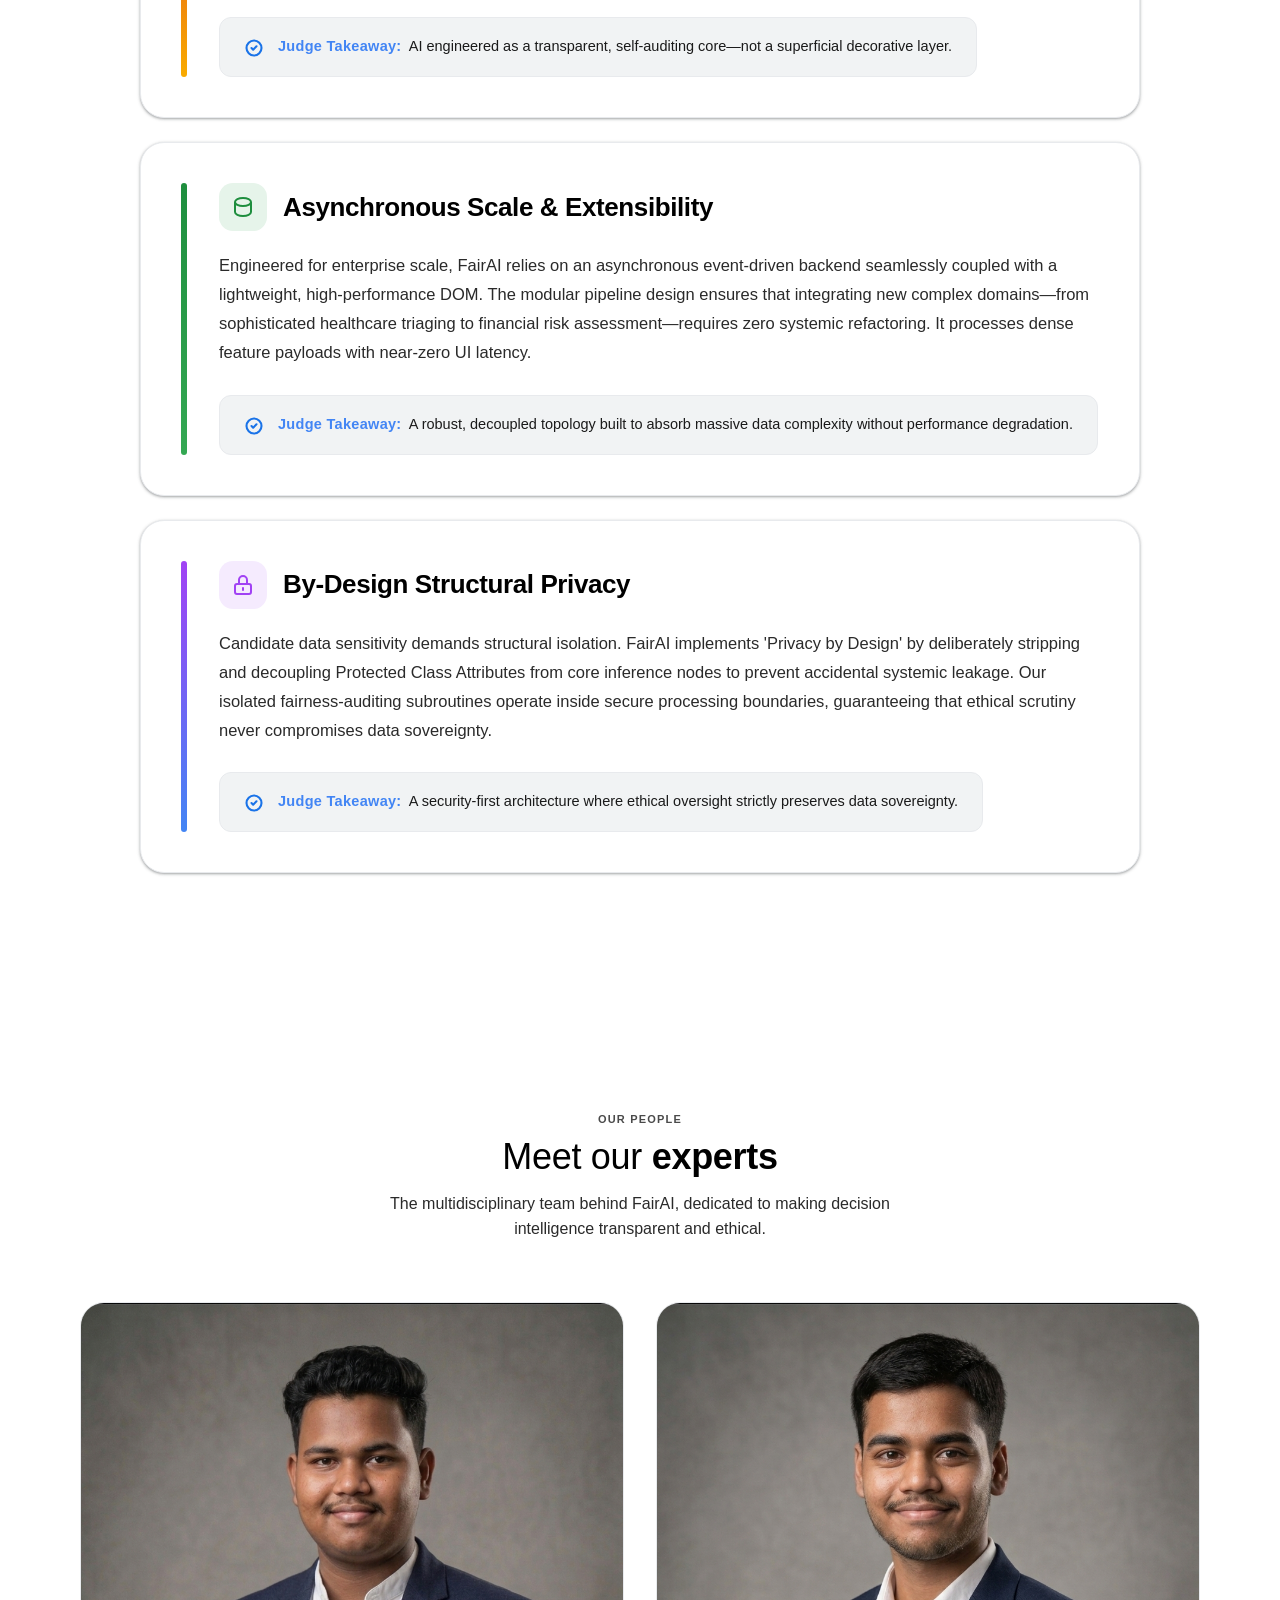
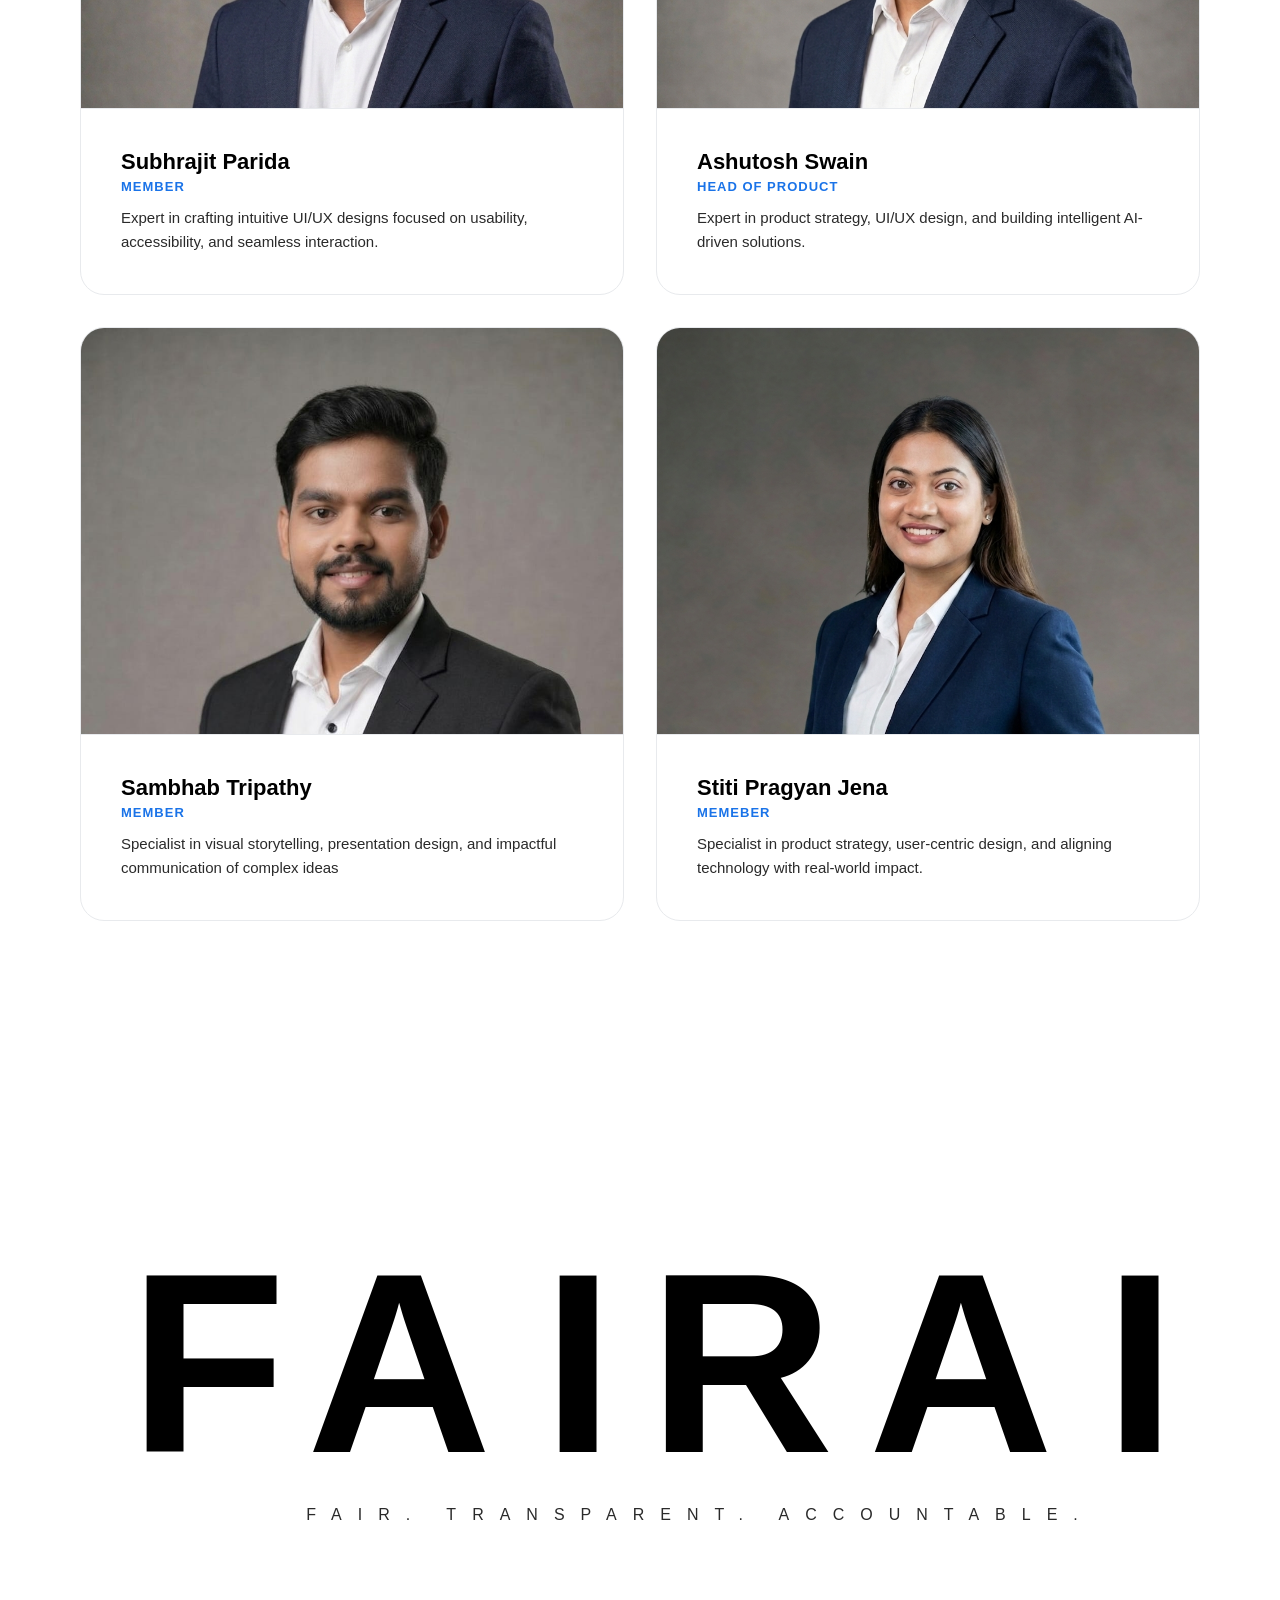
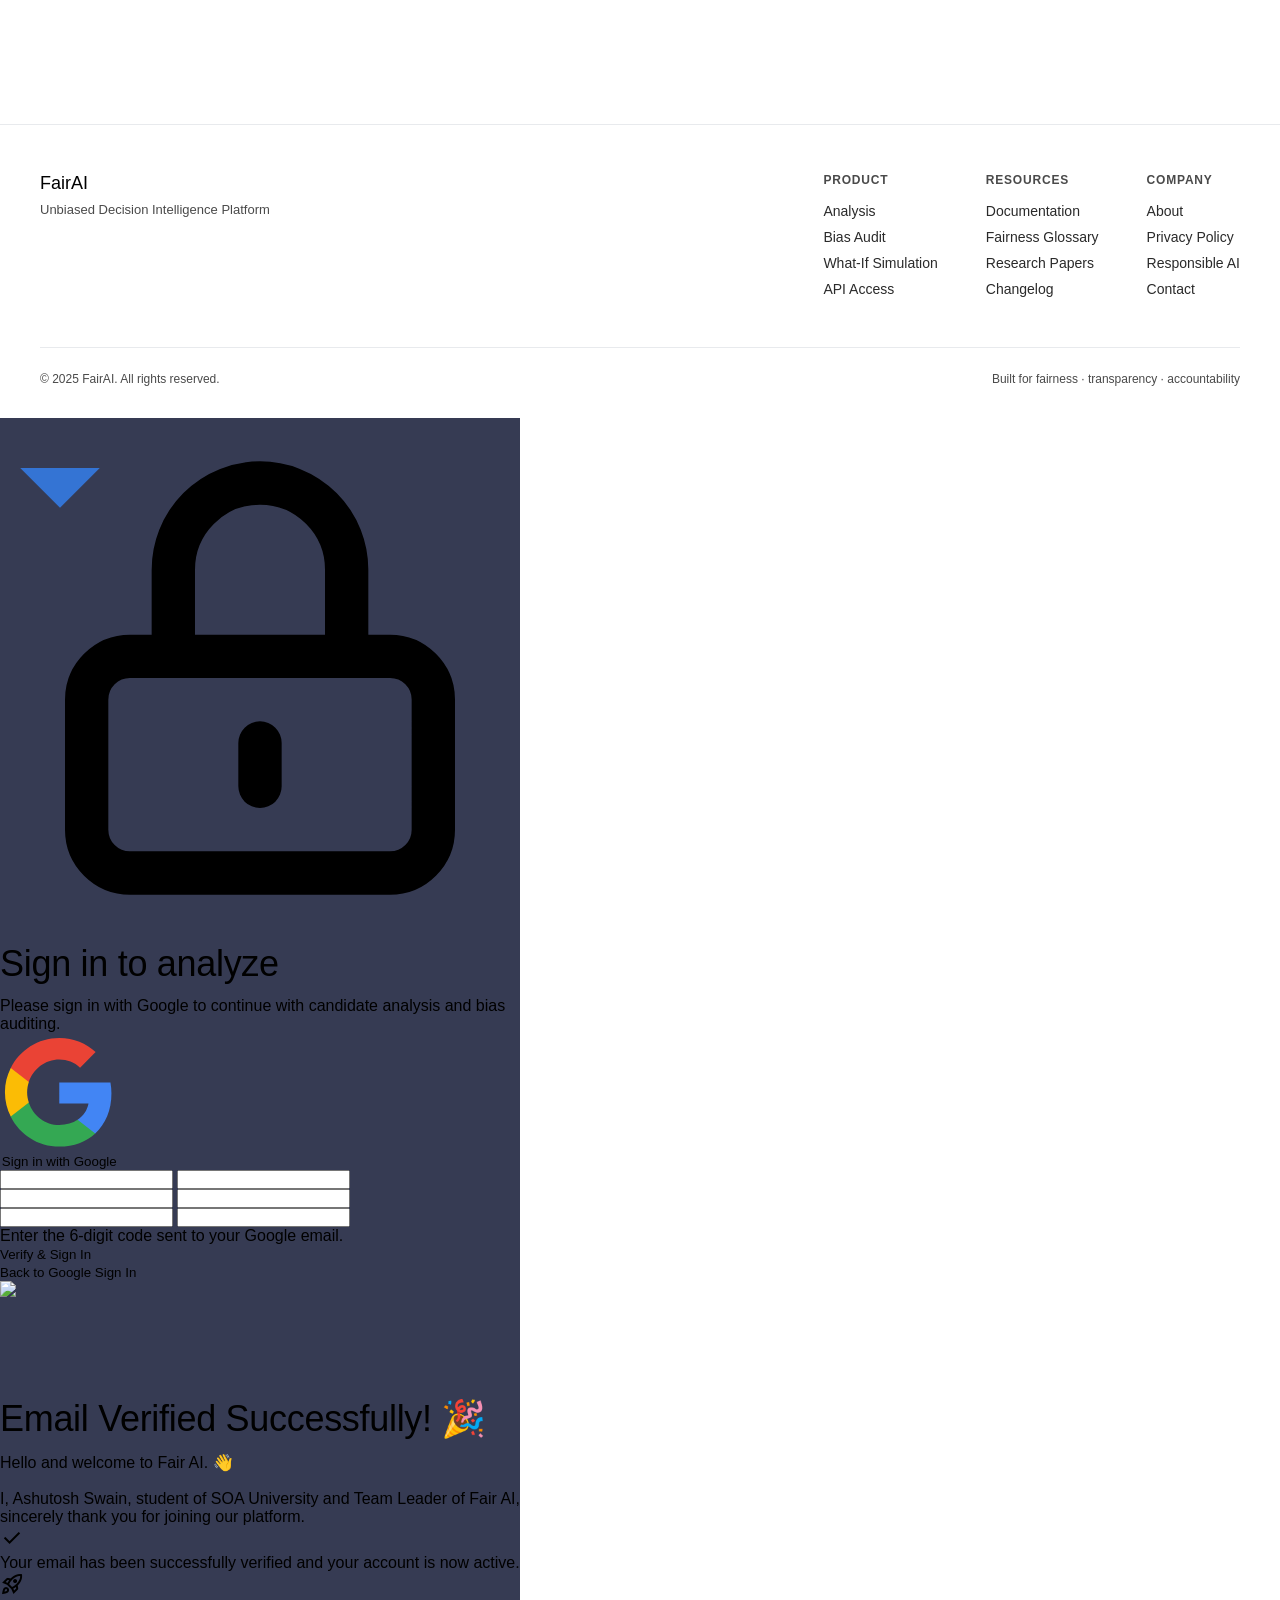
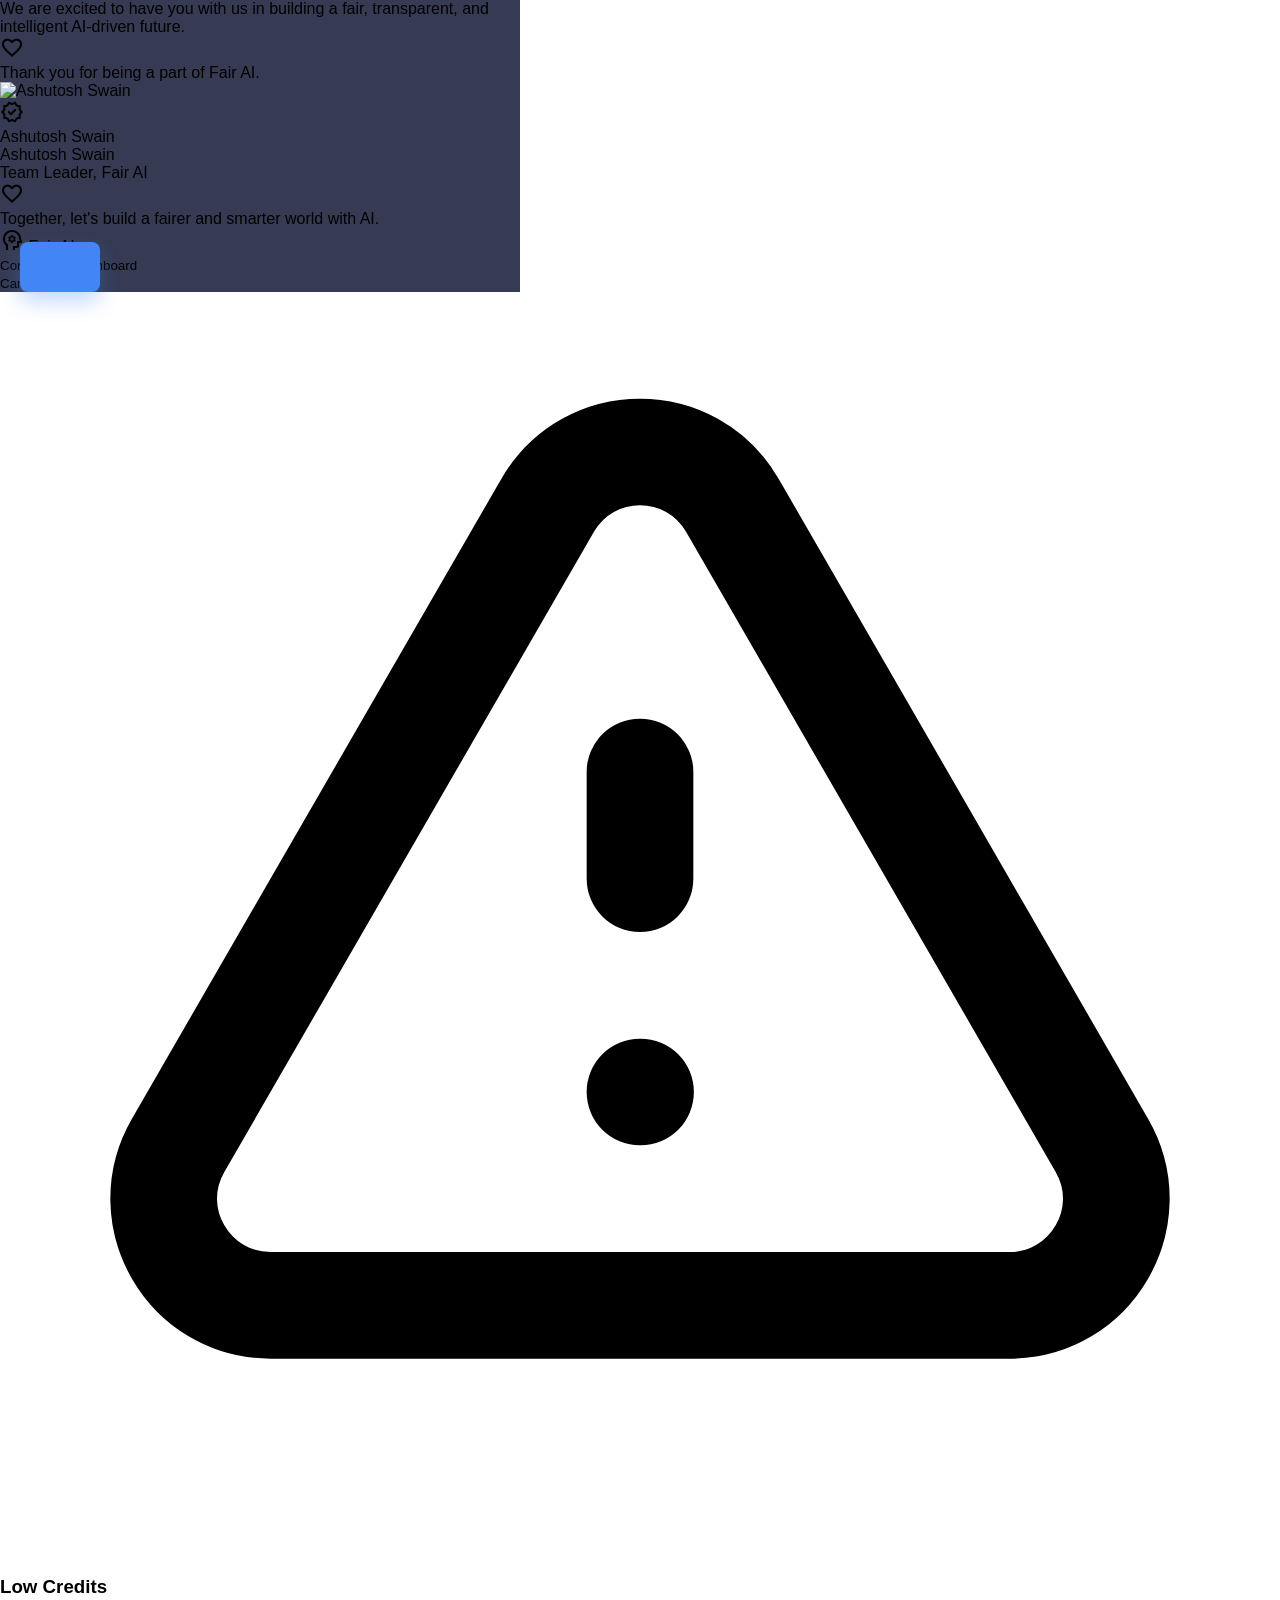
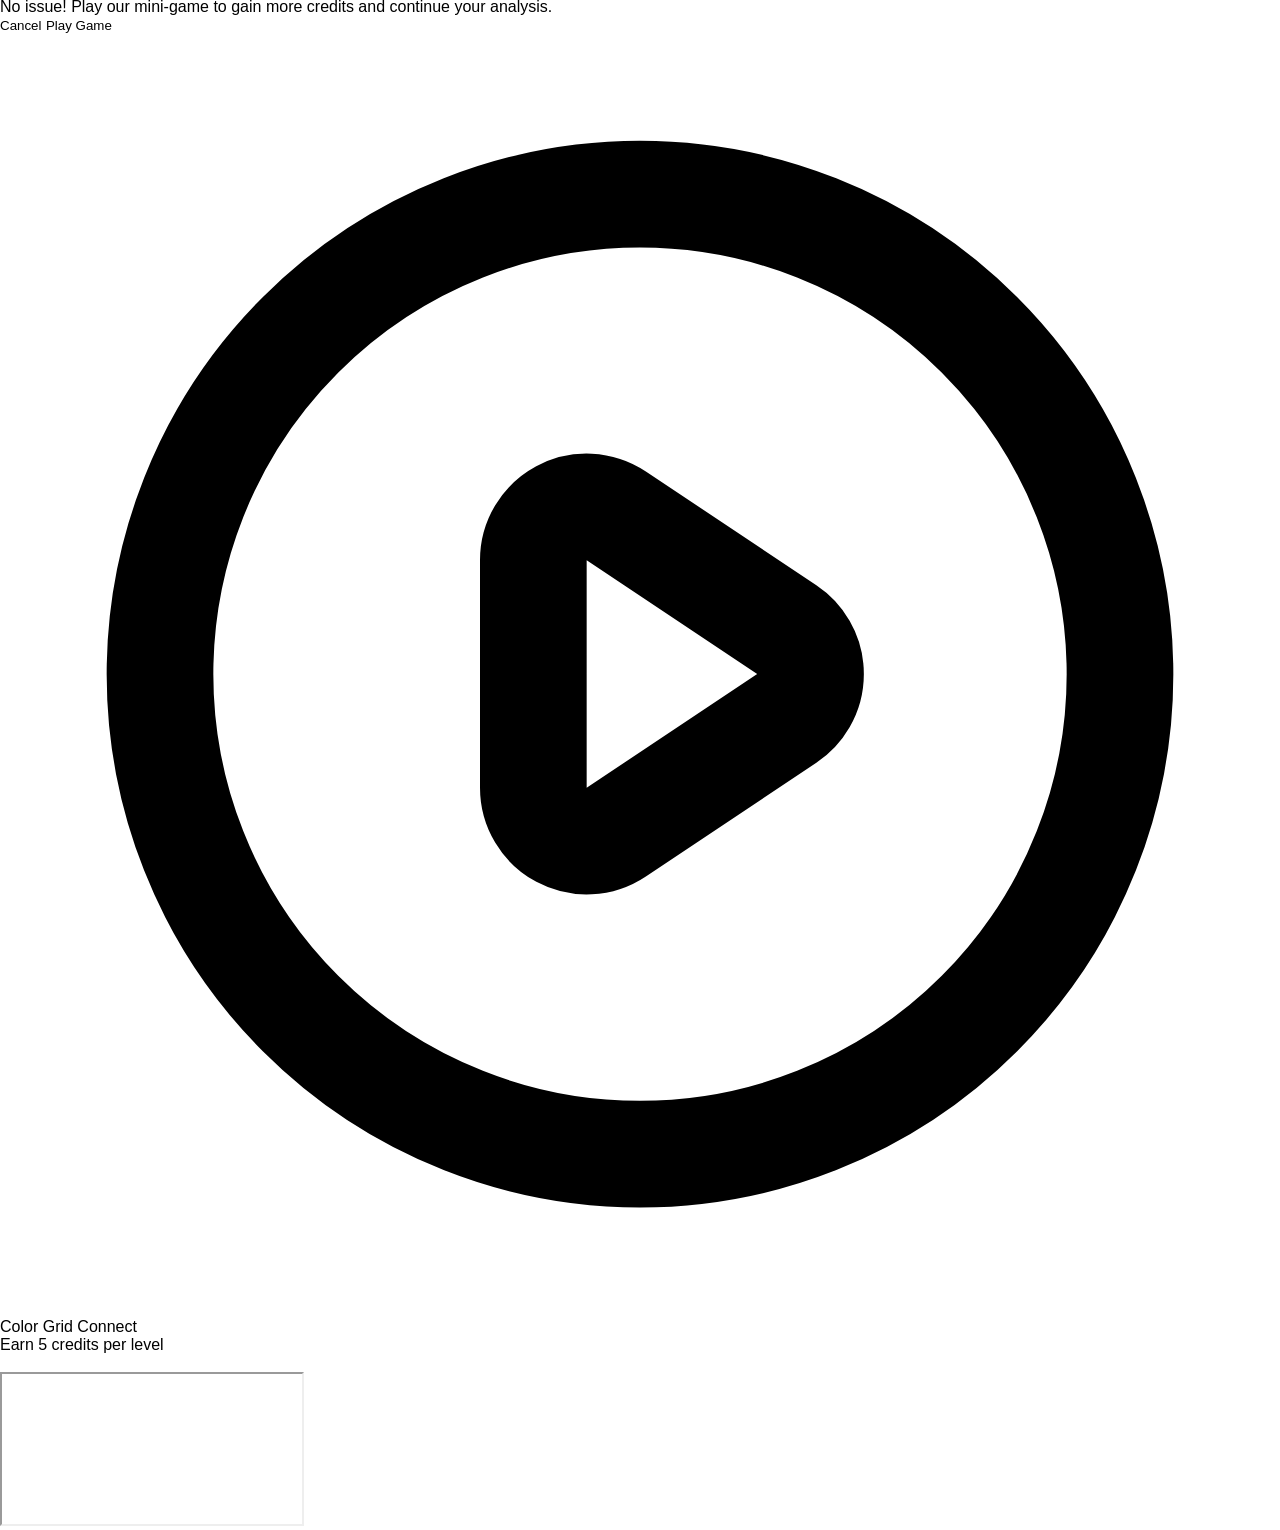
==== commit 8265c5a4: "chore: update contact links for Ashutosh Swain" ====
--- a/index.html
+++ b/index.html
@@ -1770,11 +1770,12 @@
                             </div>
                         </div>
                         <div class="flex gap-2">
-                            <a href="#"
+                            <a href="https://www.linkedin.com/in/ashutosh-swain-668433376"
+                                target="_blank"
                                 class="w-8 h-8 rounded-full bg-white/5 border border-white/10 flex items-center justify-center text-gray-400 hover:text-blue-400 hover:border-blue-400/50 transition-all">
                                 <i class="fab fa-linkedin-in text-xs"></i>
                             </a>
-                            <a href="#"
+                            <a href="mailto:swainashutosh809@gmail.com"
                                 class="w-8 h-8 rounded-full bg-white/5 border border-white/10 flex items-center justify-center text-gray-400 hover:text-blue-400 hover:border-blue-400/50 transition-all">
                                 <i class="far fa-envelope text-xs"></i>
                             </a>
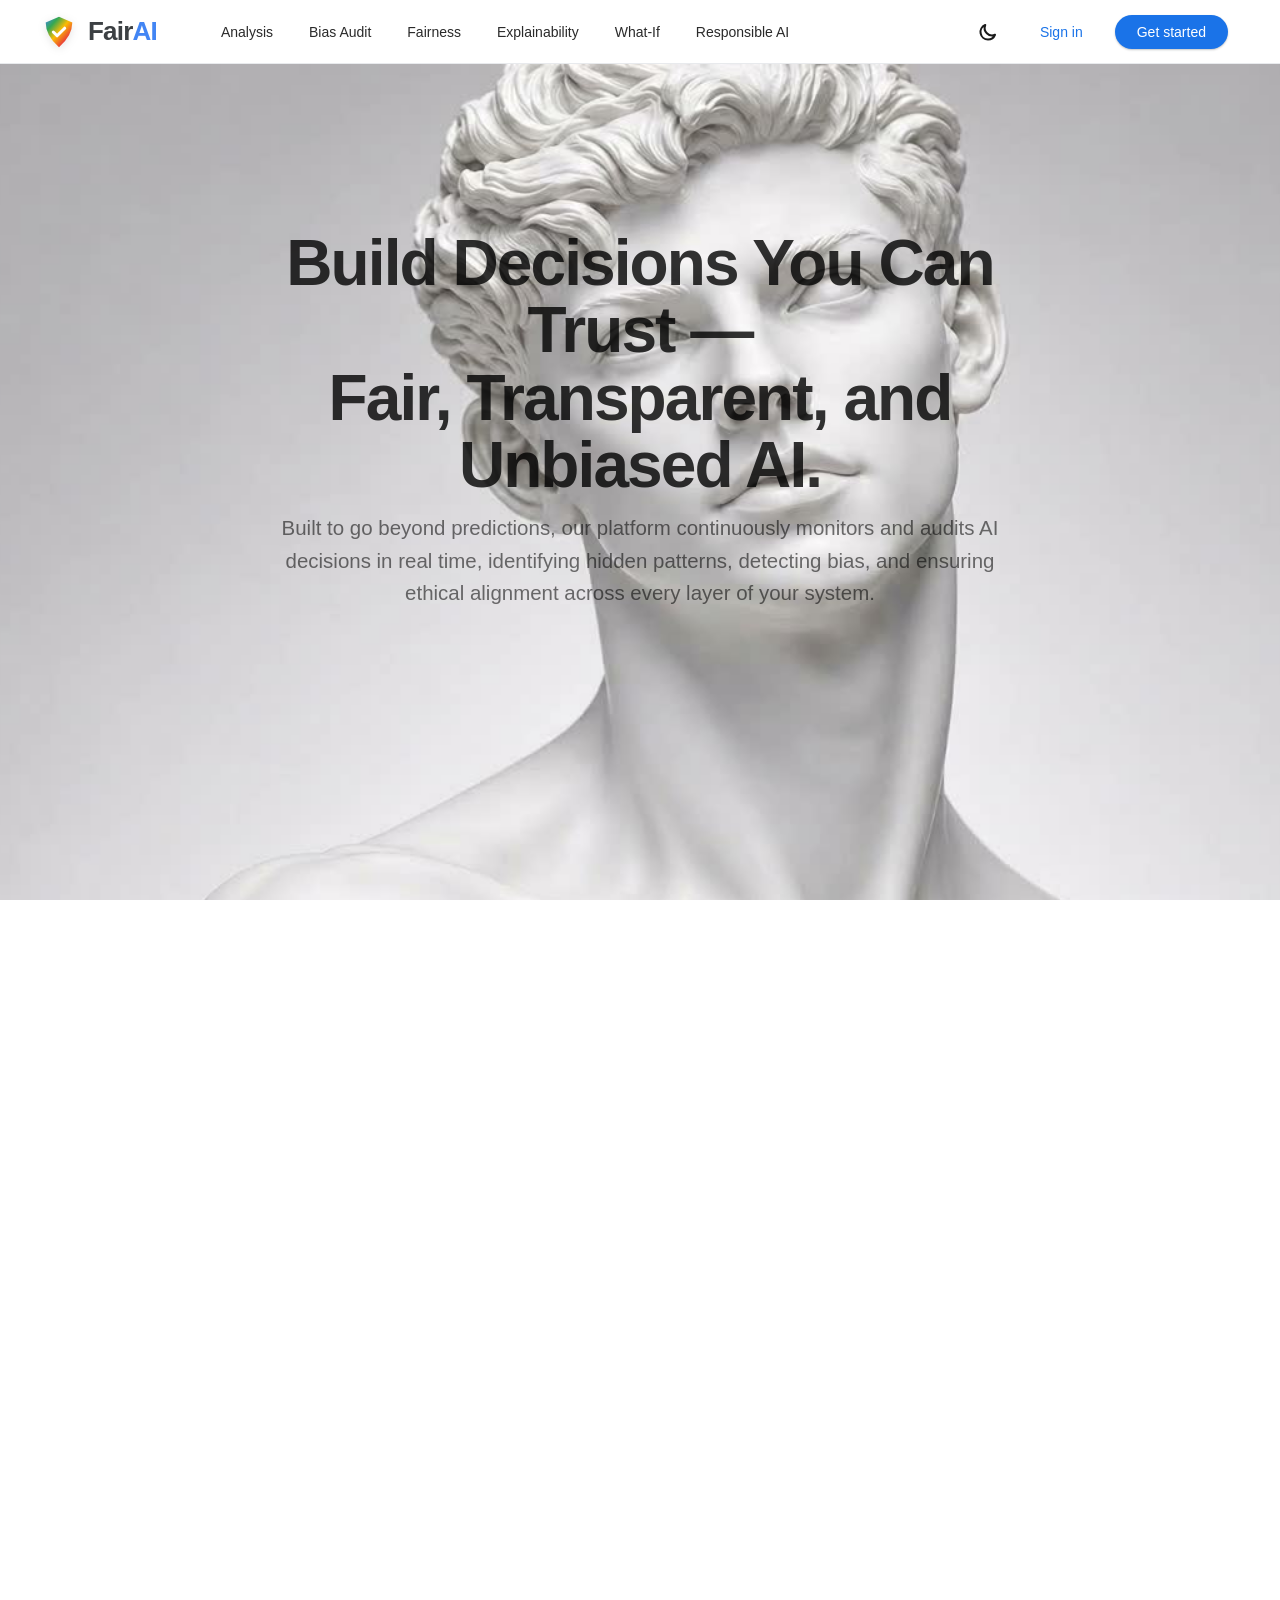
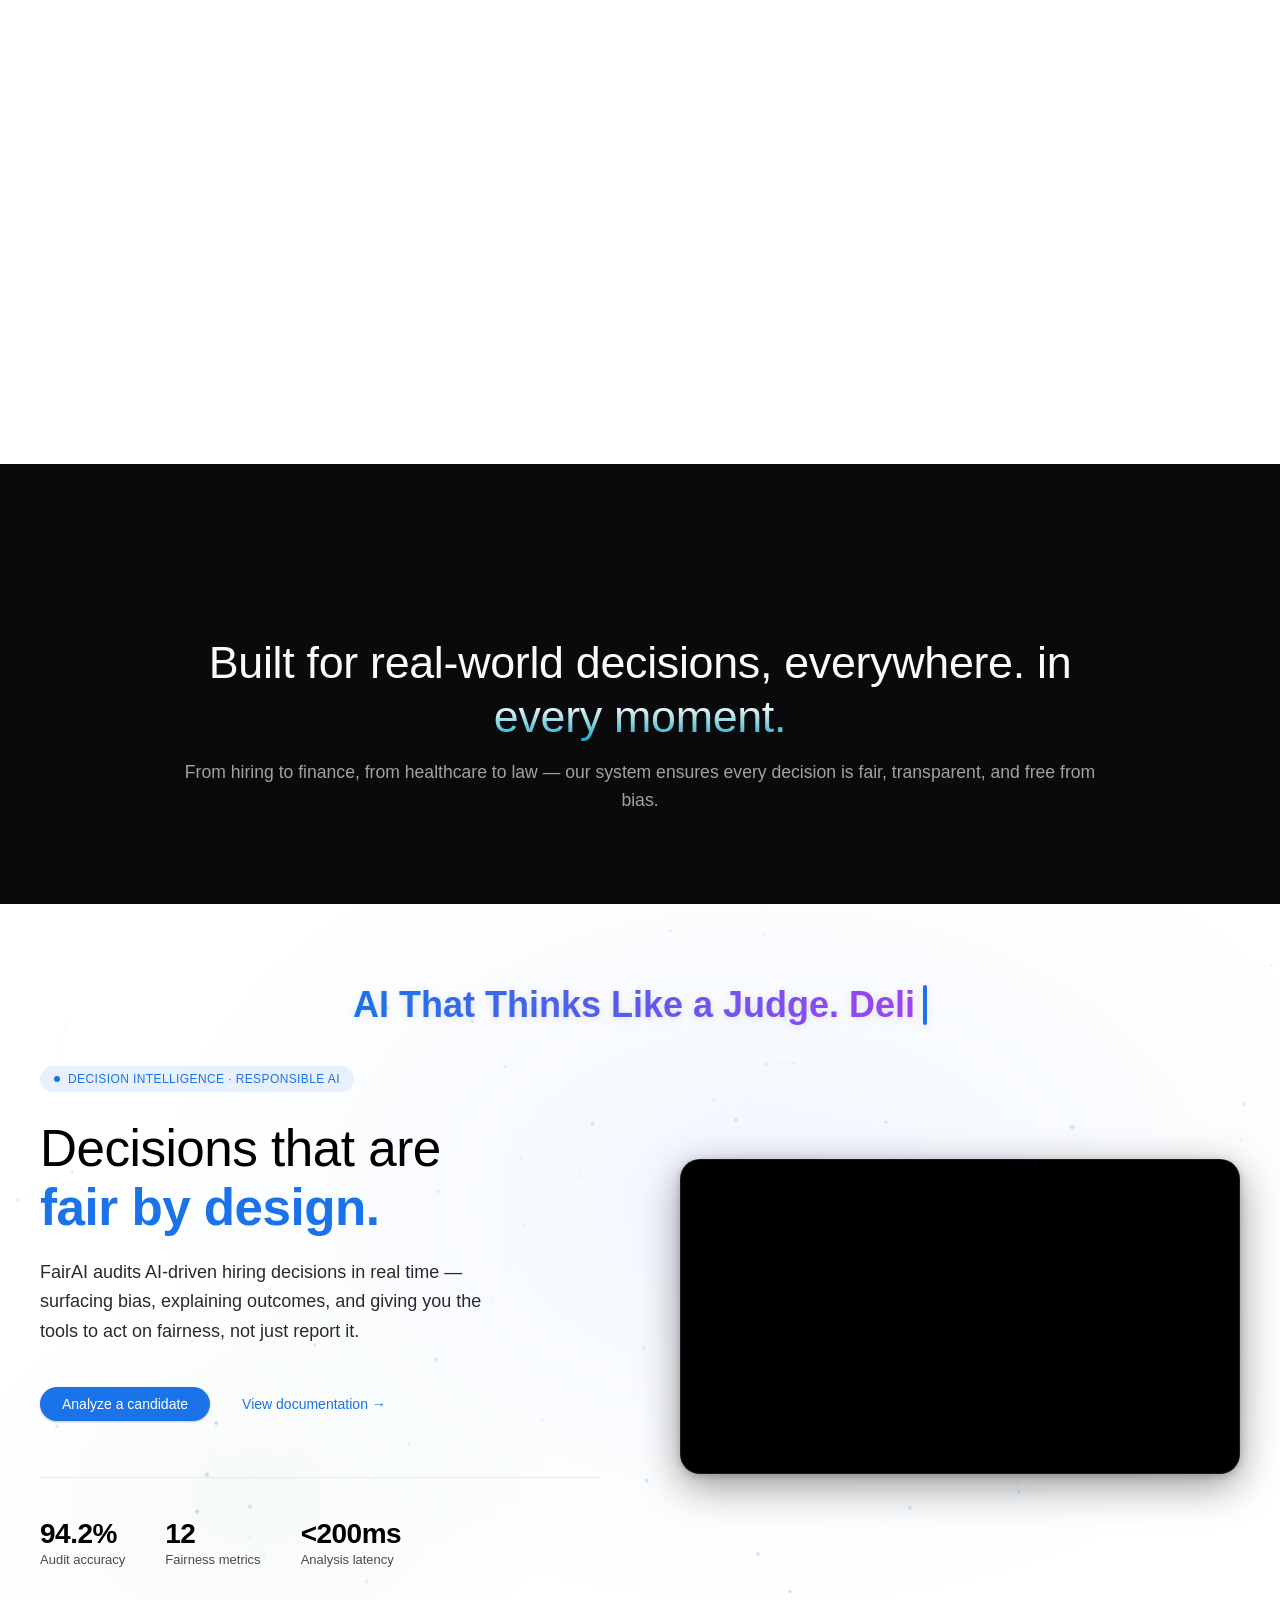
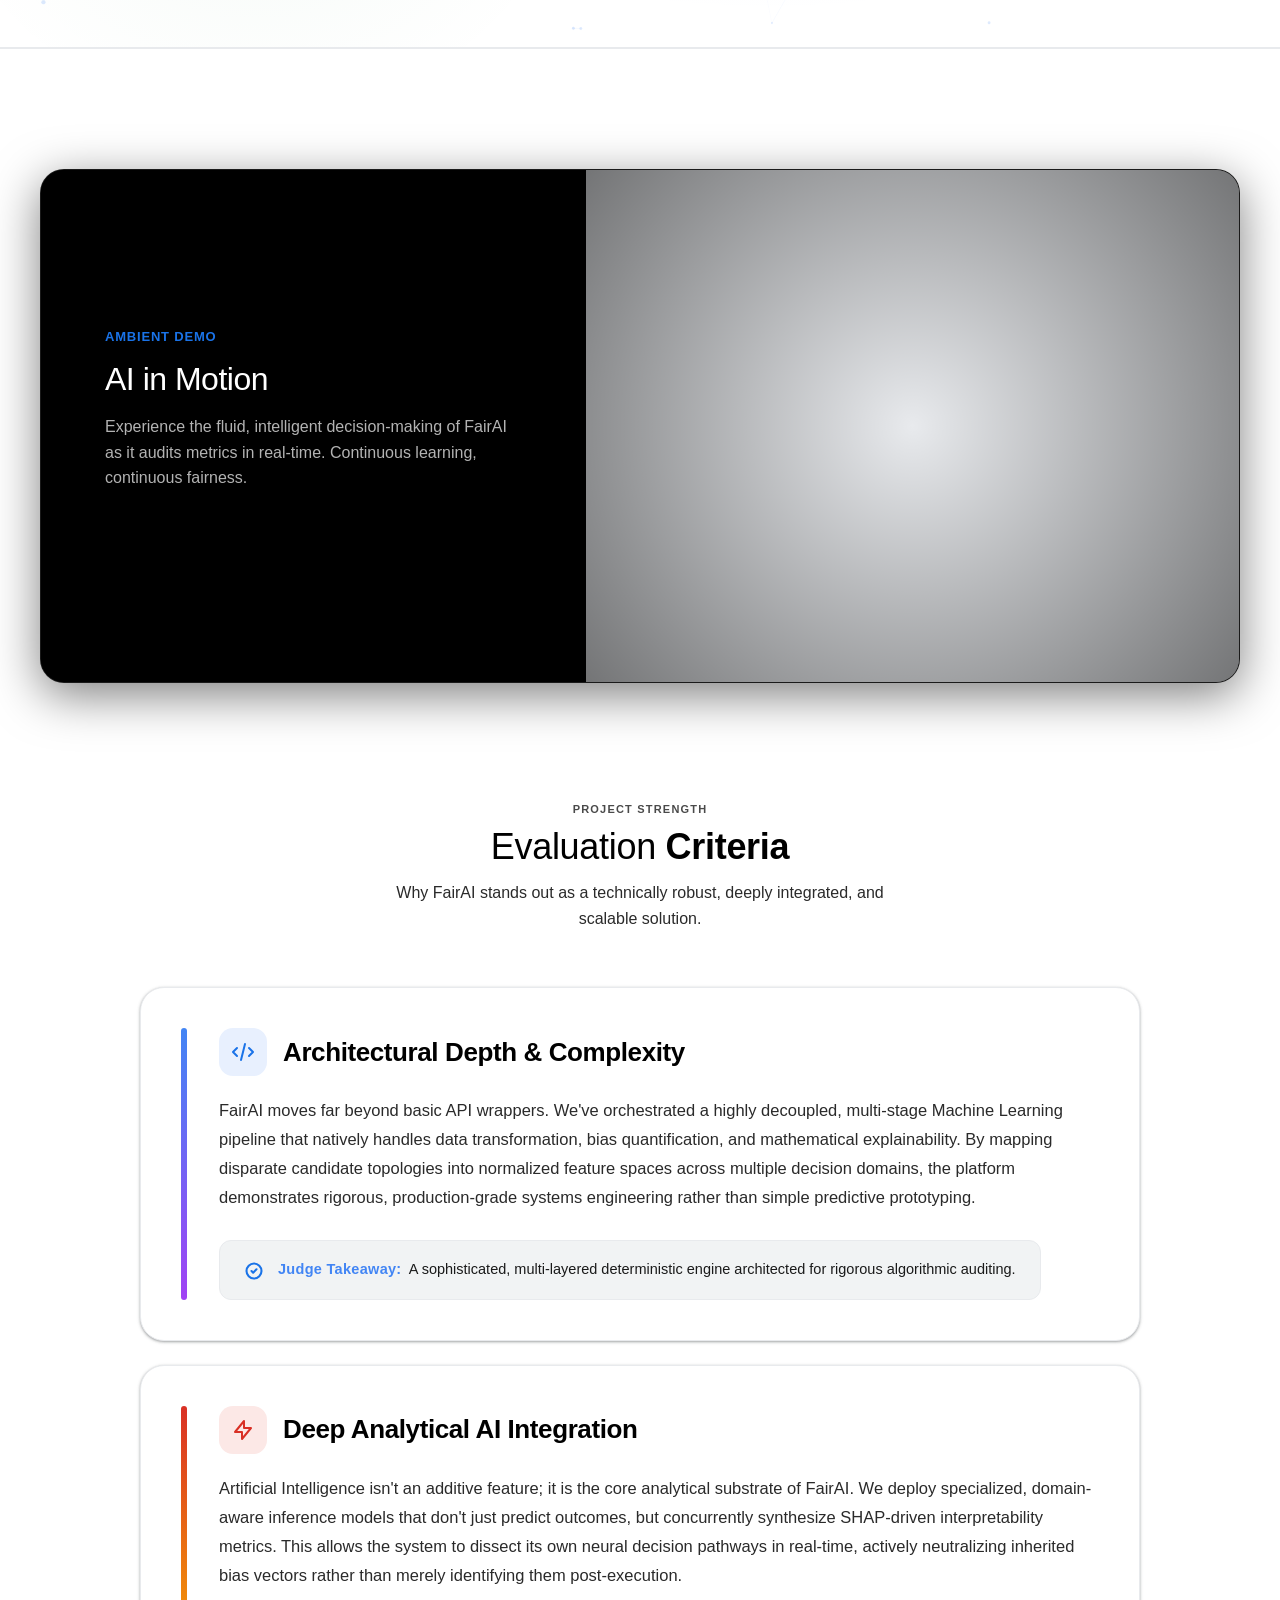
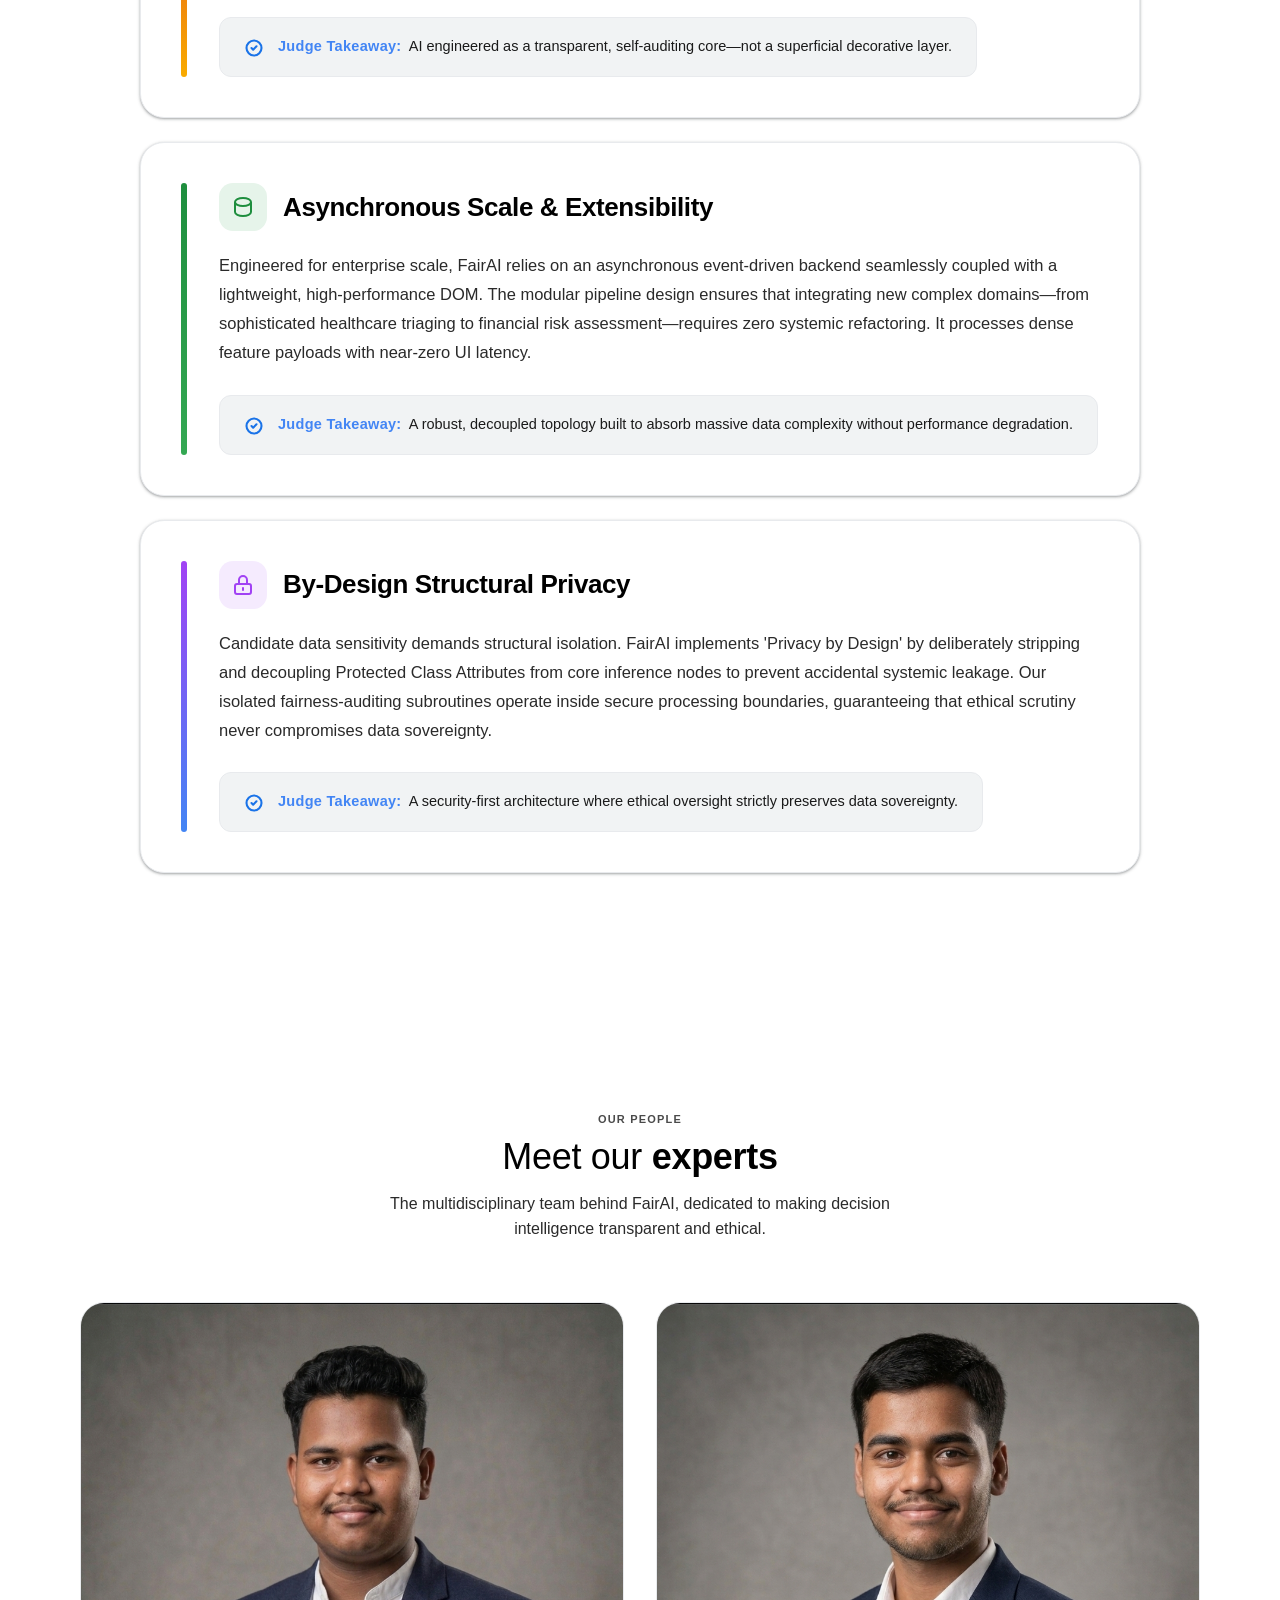
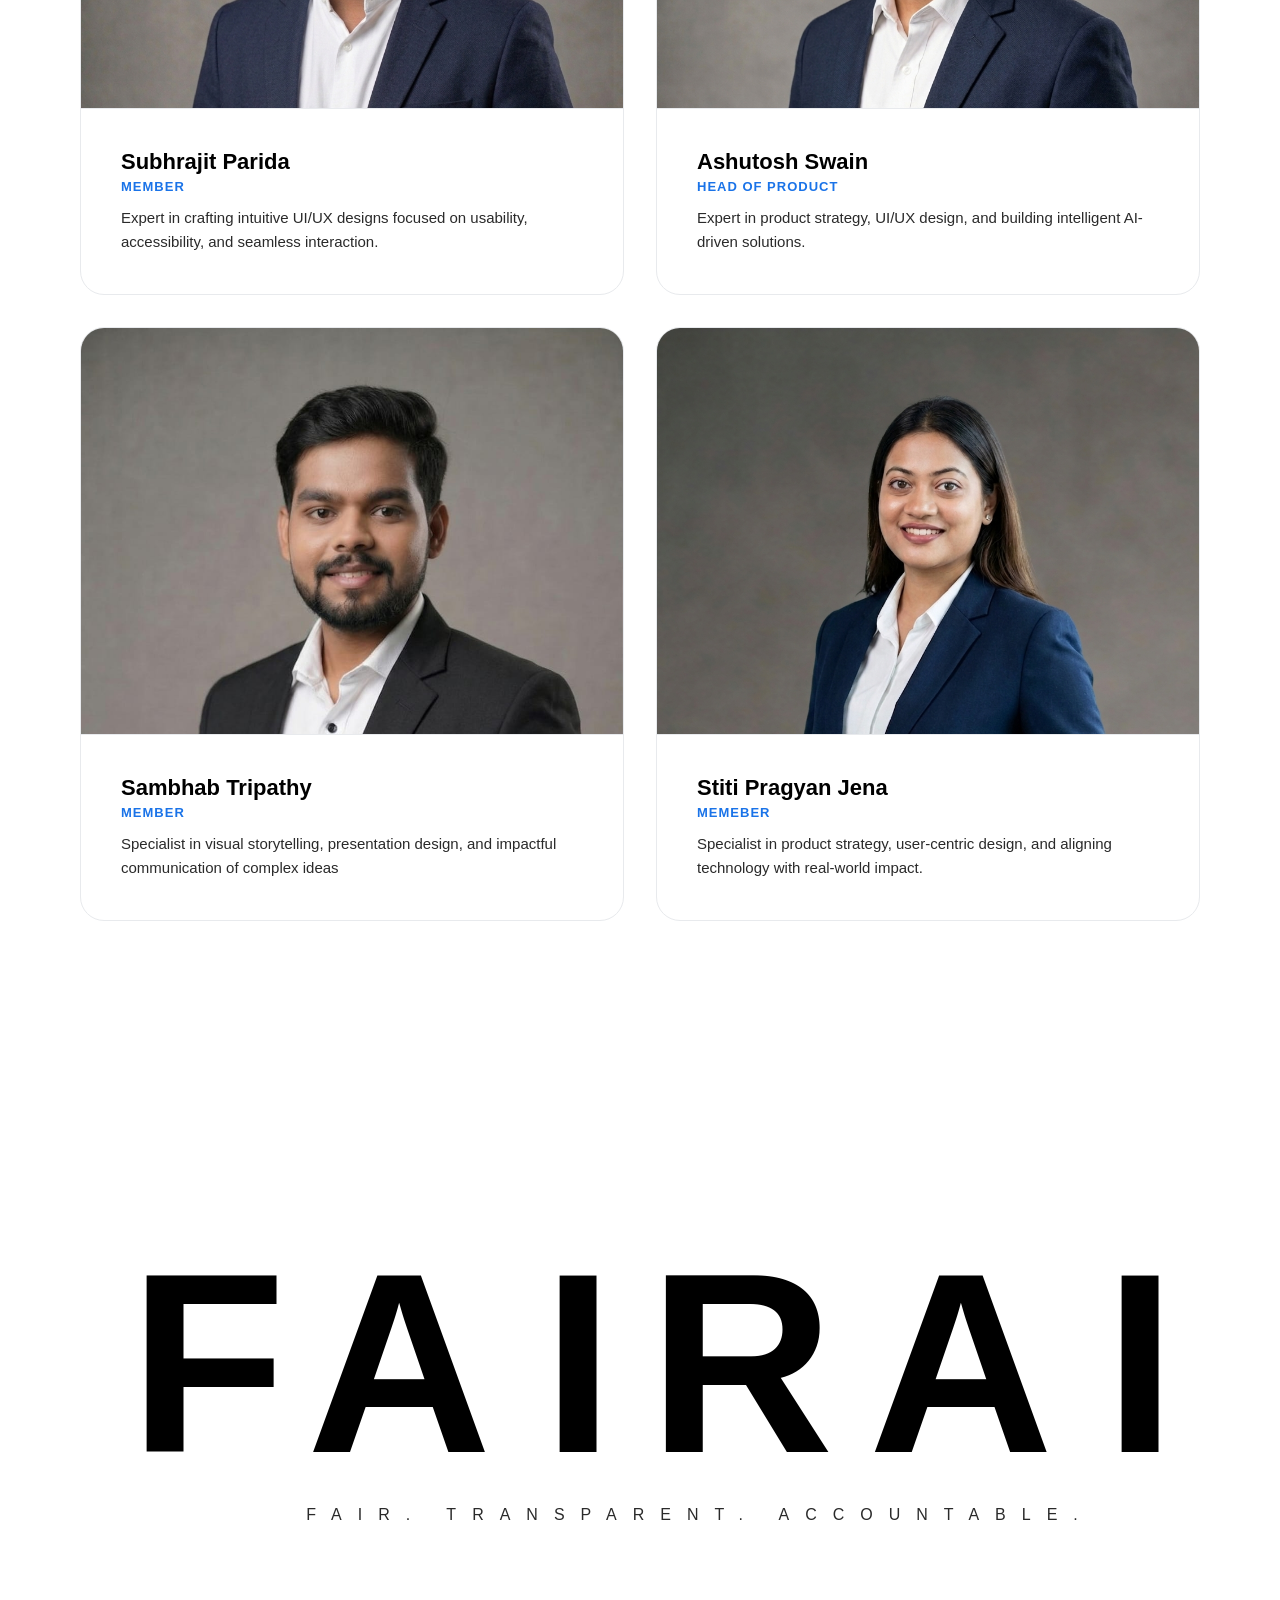
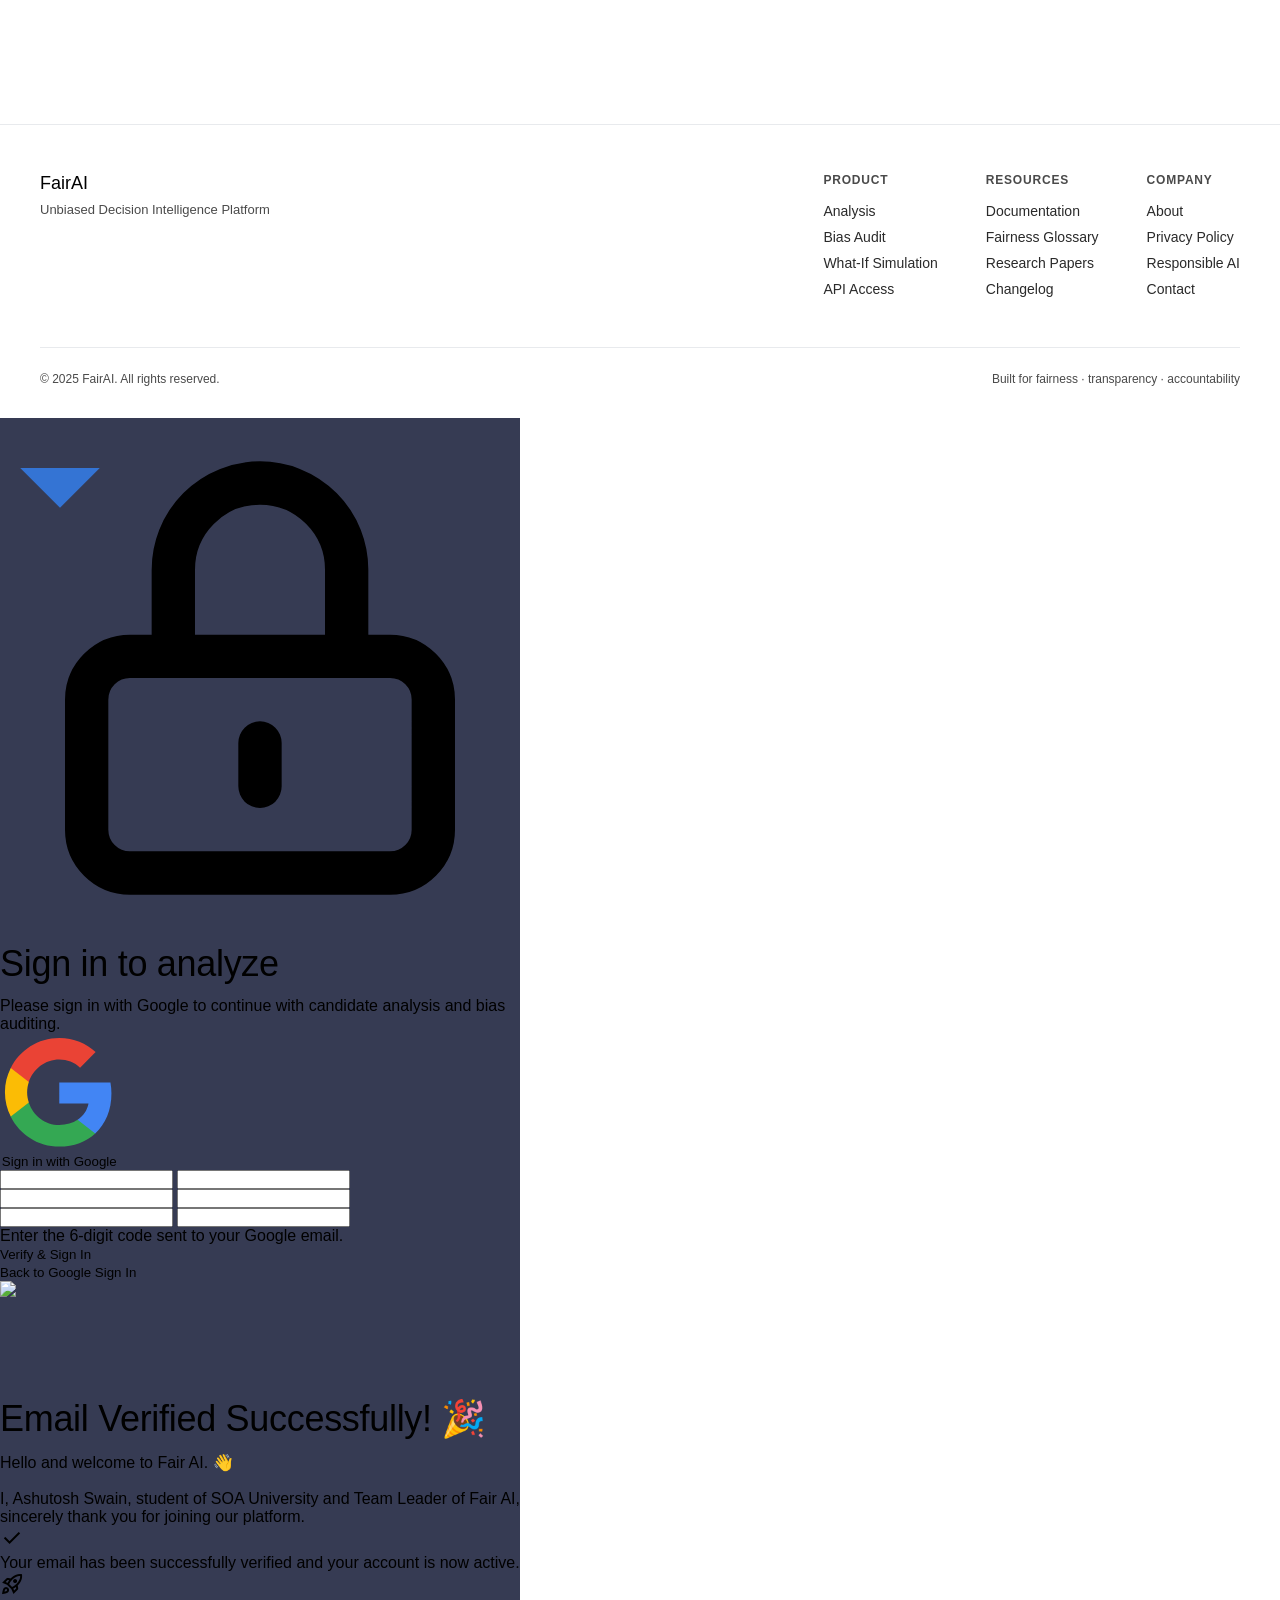
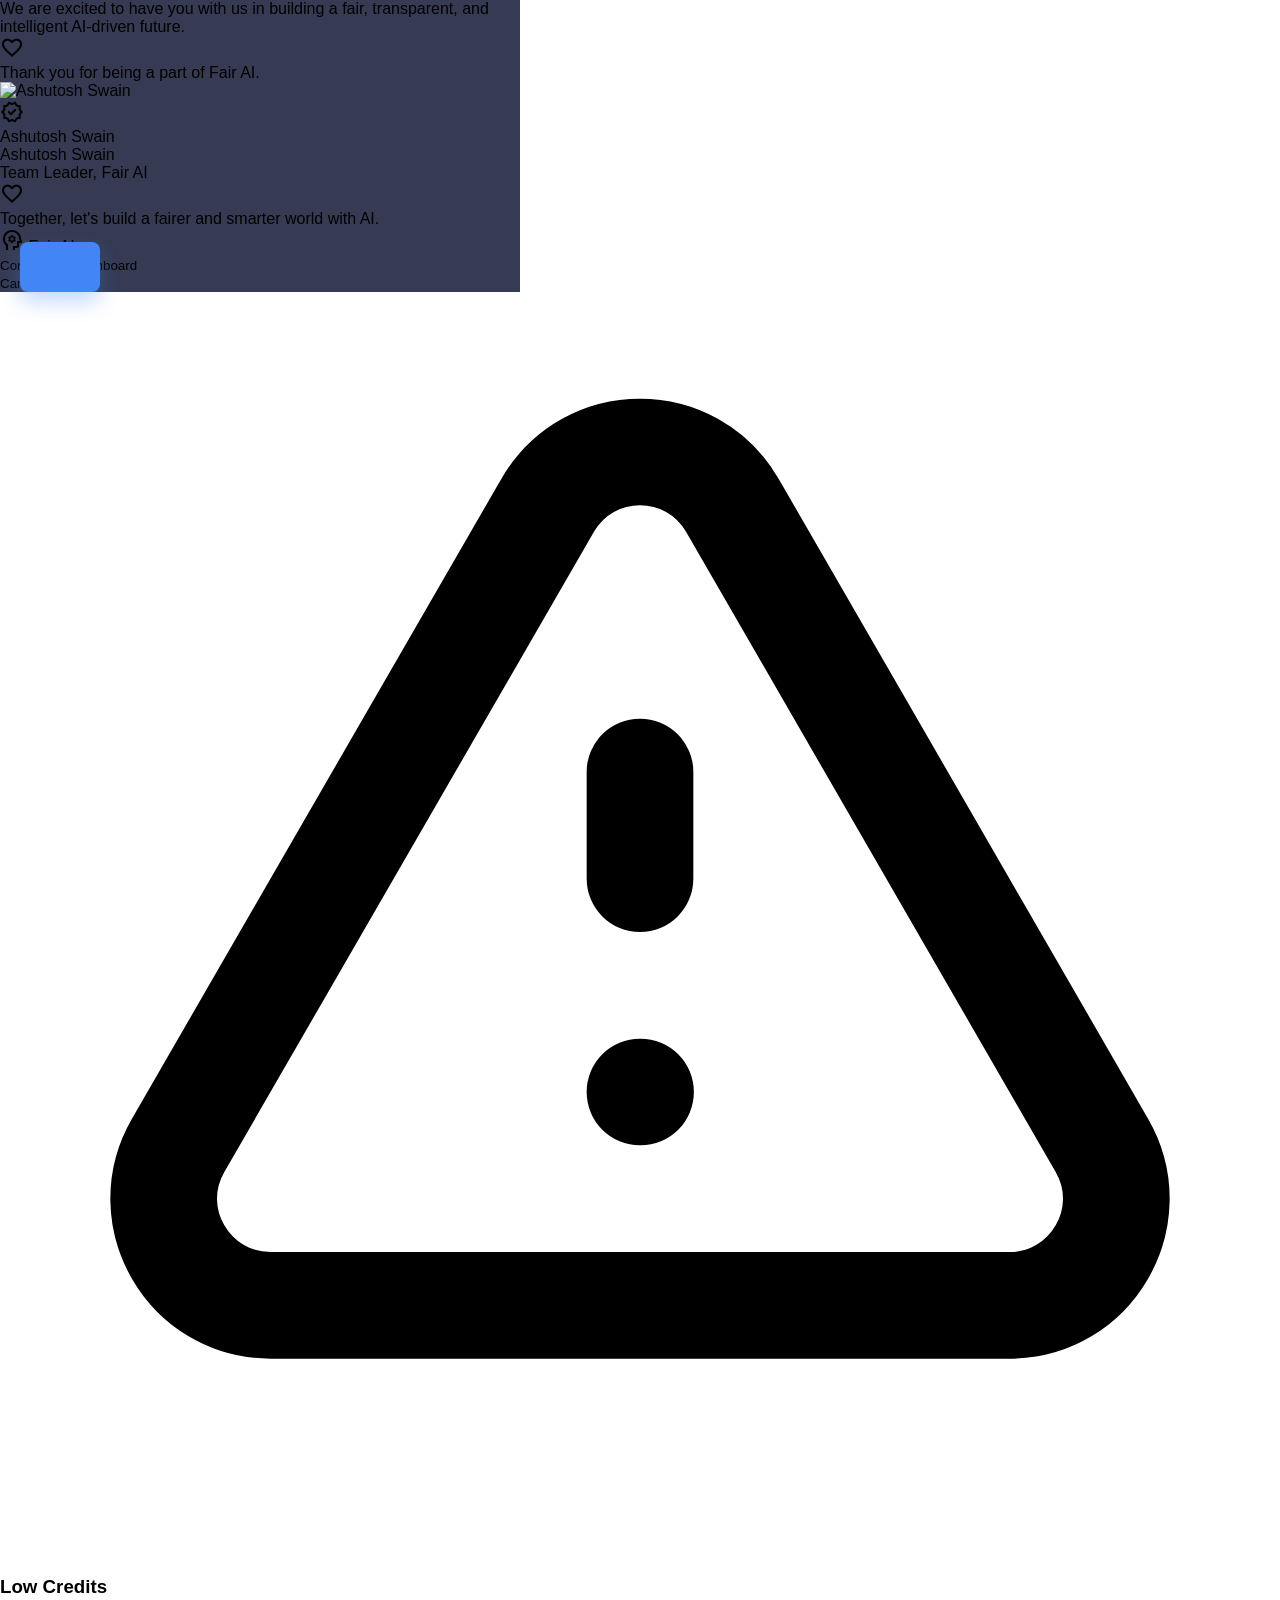
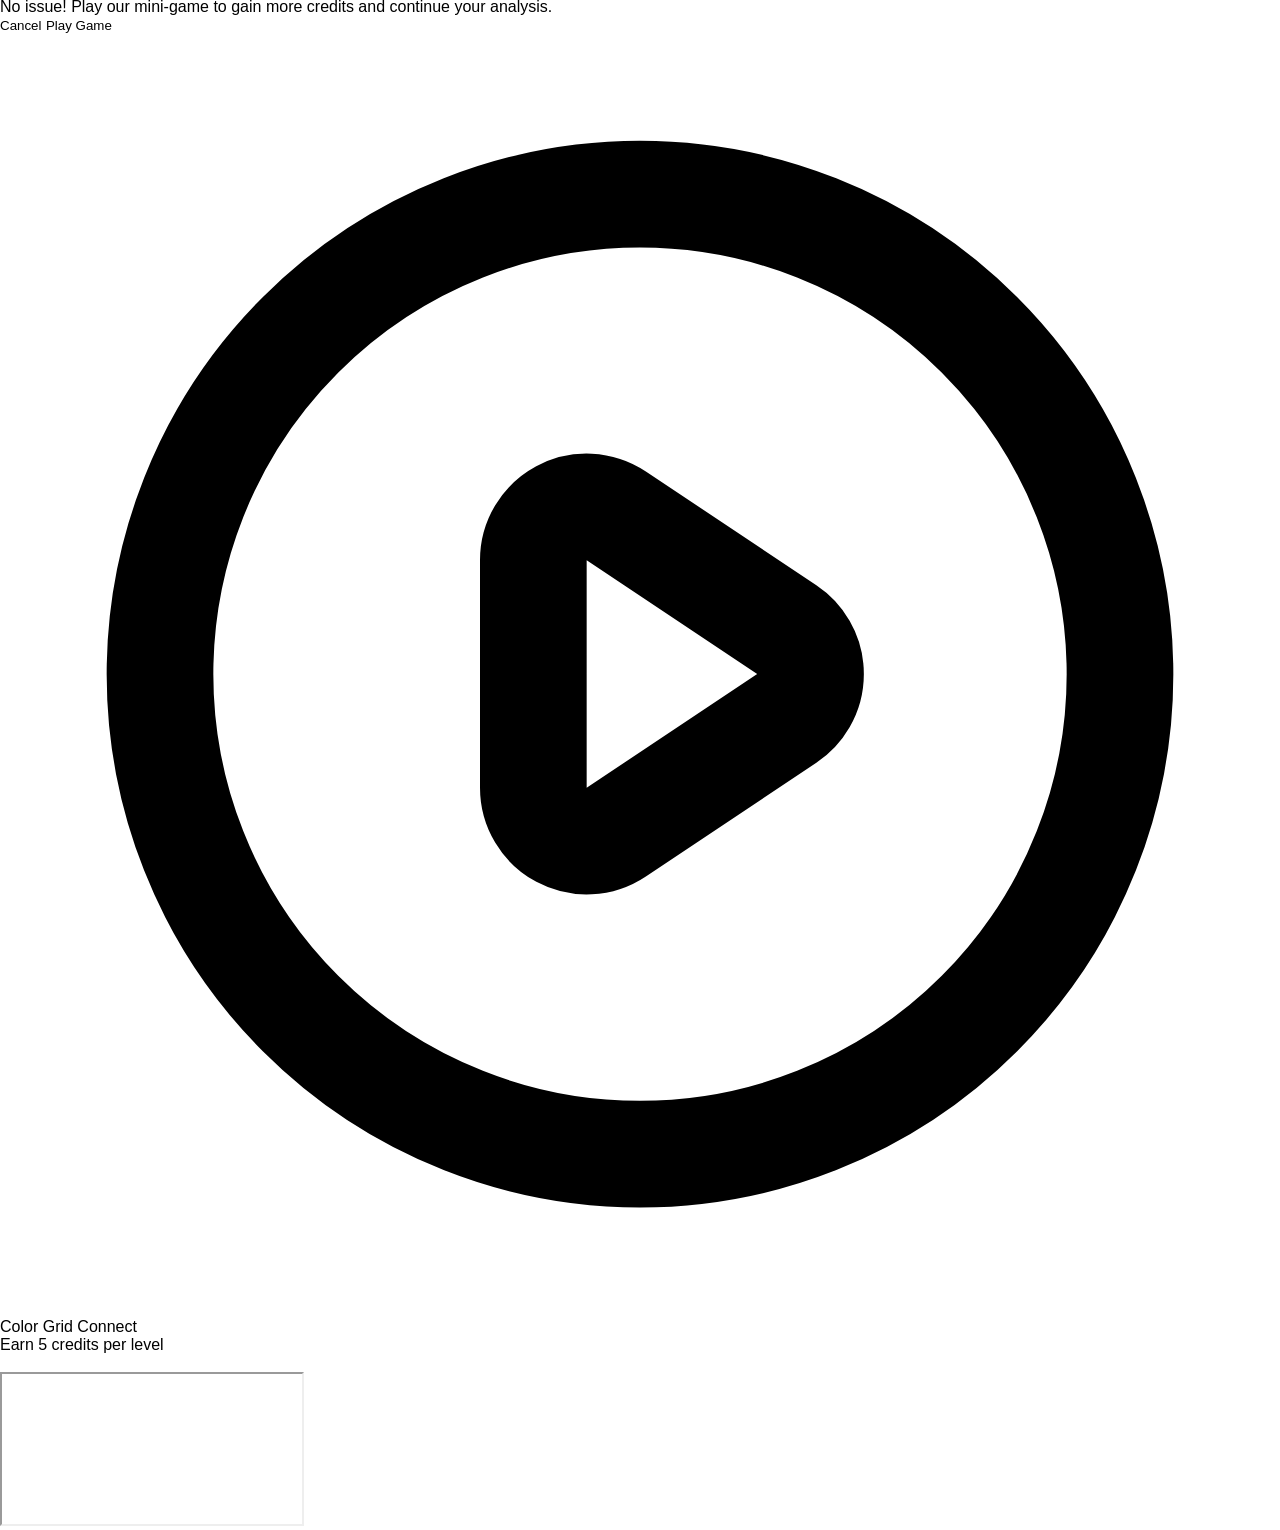
==== commit b9309783: "chore: add GitHub link to signature sections" ====
--- a/index.html
+++ b/index.html
@@ -1779,7 +1779,13 @@
                                 class="w-8 h-8 rounded-full bg-white/5 border border-white/10 flex items-center justify-center text-gray-400 hover:text-blue-400 hover:border-blue-400/50 transition-all">
                                 <i class="far fa-envelope text-xs"></i>
                             </a>
-                            <a href="#"
+                            <a href="https://github.com/Ashutosh100925"
+                                target="_blank"
+                                class="w-8 h-8 rounded-full bg-white/5 border border-white/10 flex items-center justify-center text-gray-400 hover:text-blue-400 hover:border-blue-400/50 transition-all">
+                                <i class="fab fa-github text-xs"></i>
+                            </a>
+                            <a href="https://unbiased-ai-system-chda.vercel.app/"
+                                target="_blank"
                                 class="w-8 h-8 rounded-full bg-white/5 border border-white/10 flex items-center justify-center text-gray-400 hover:text-blue-400 hover:border-blue-400/50 transition-all">
                                 <i class="fas fa-globe text-xs"></i>
                             </a>
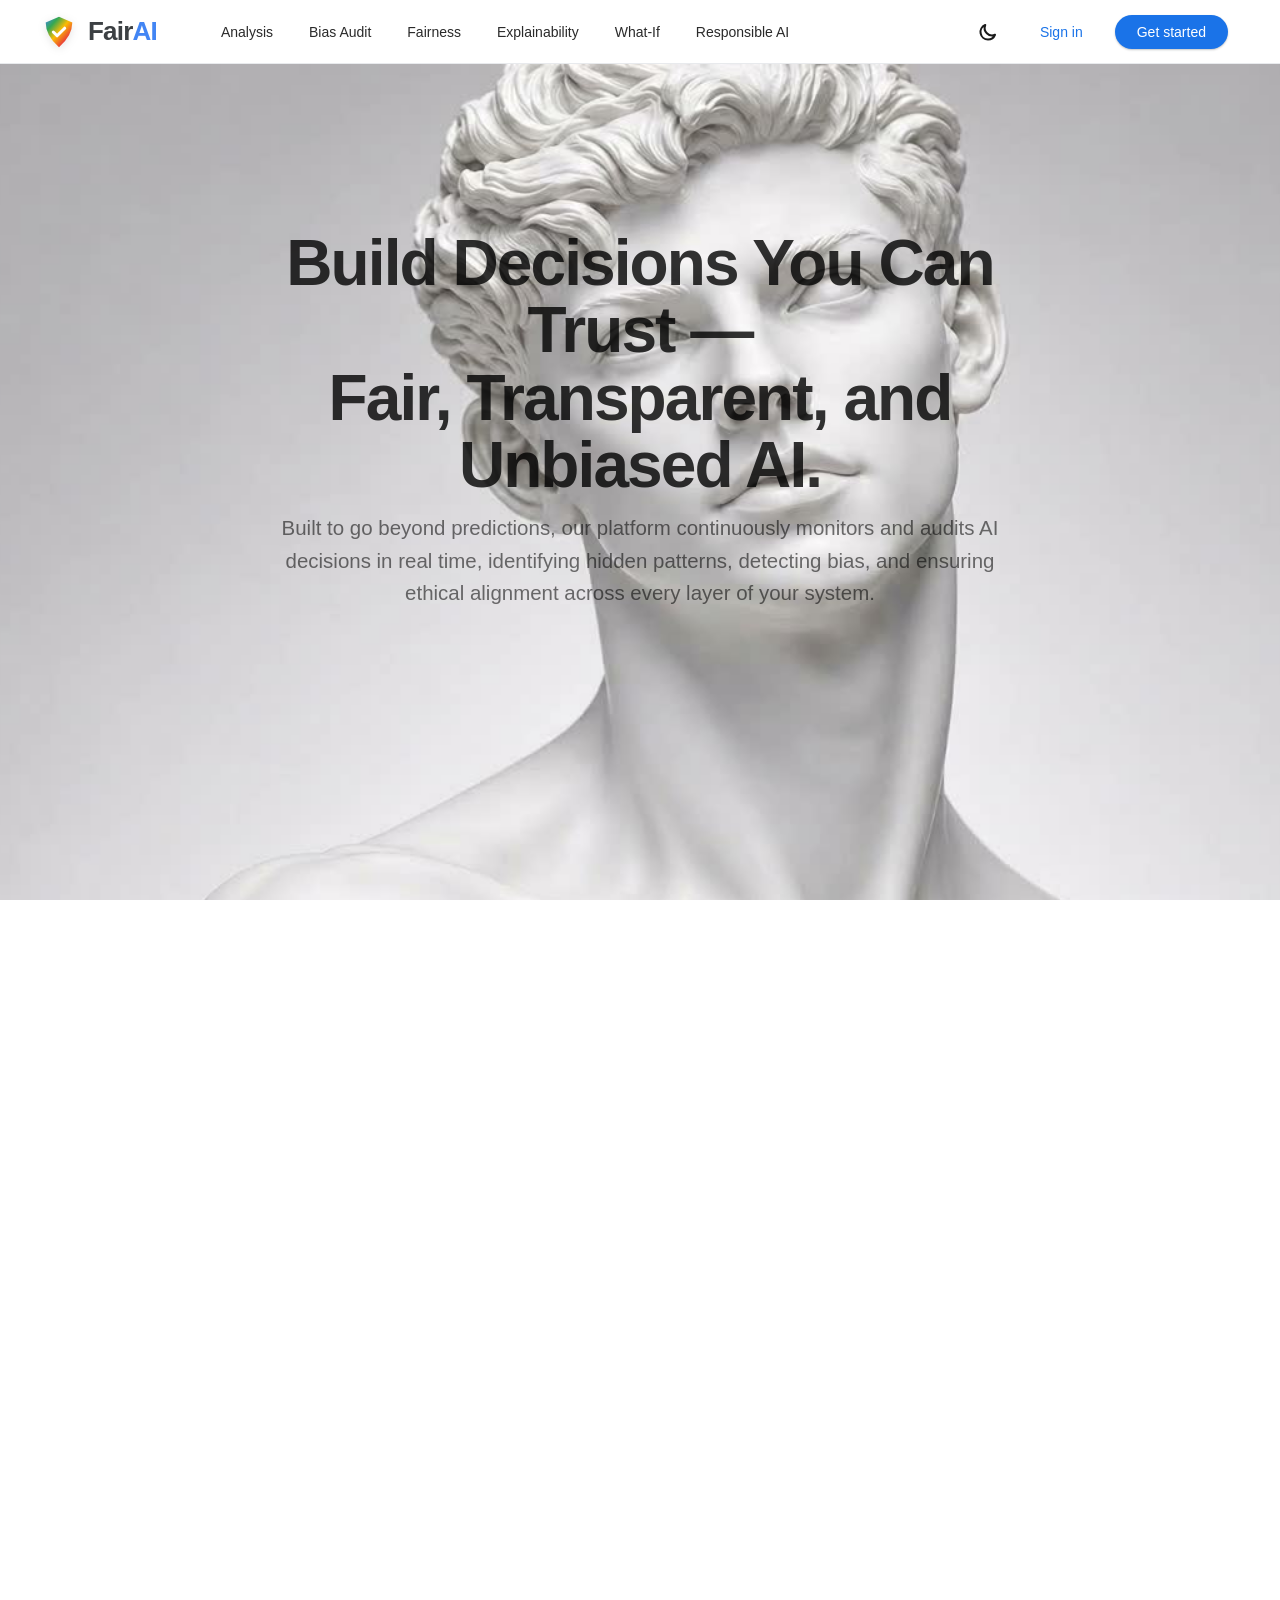
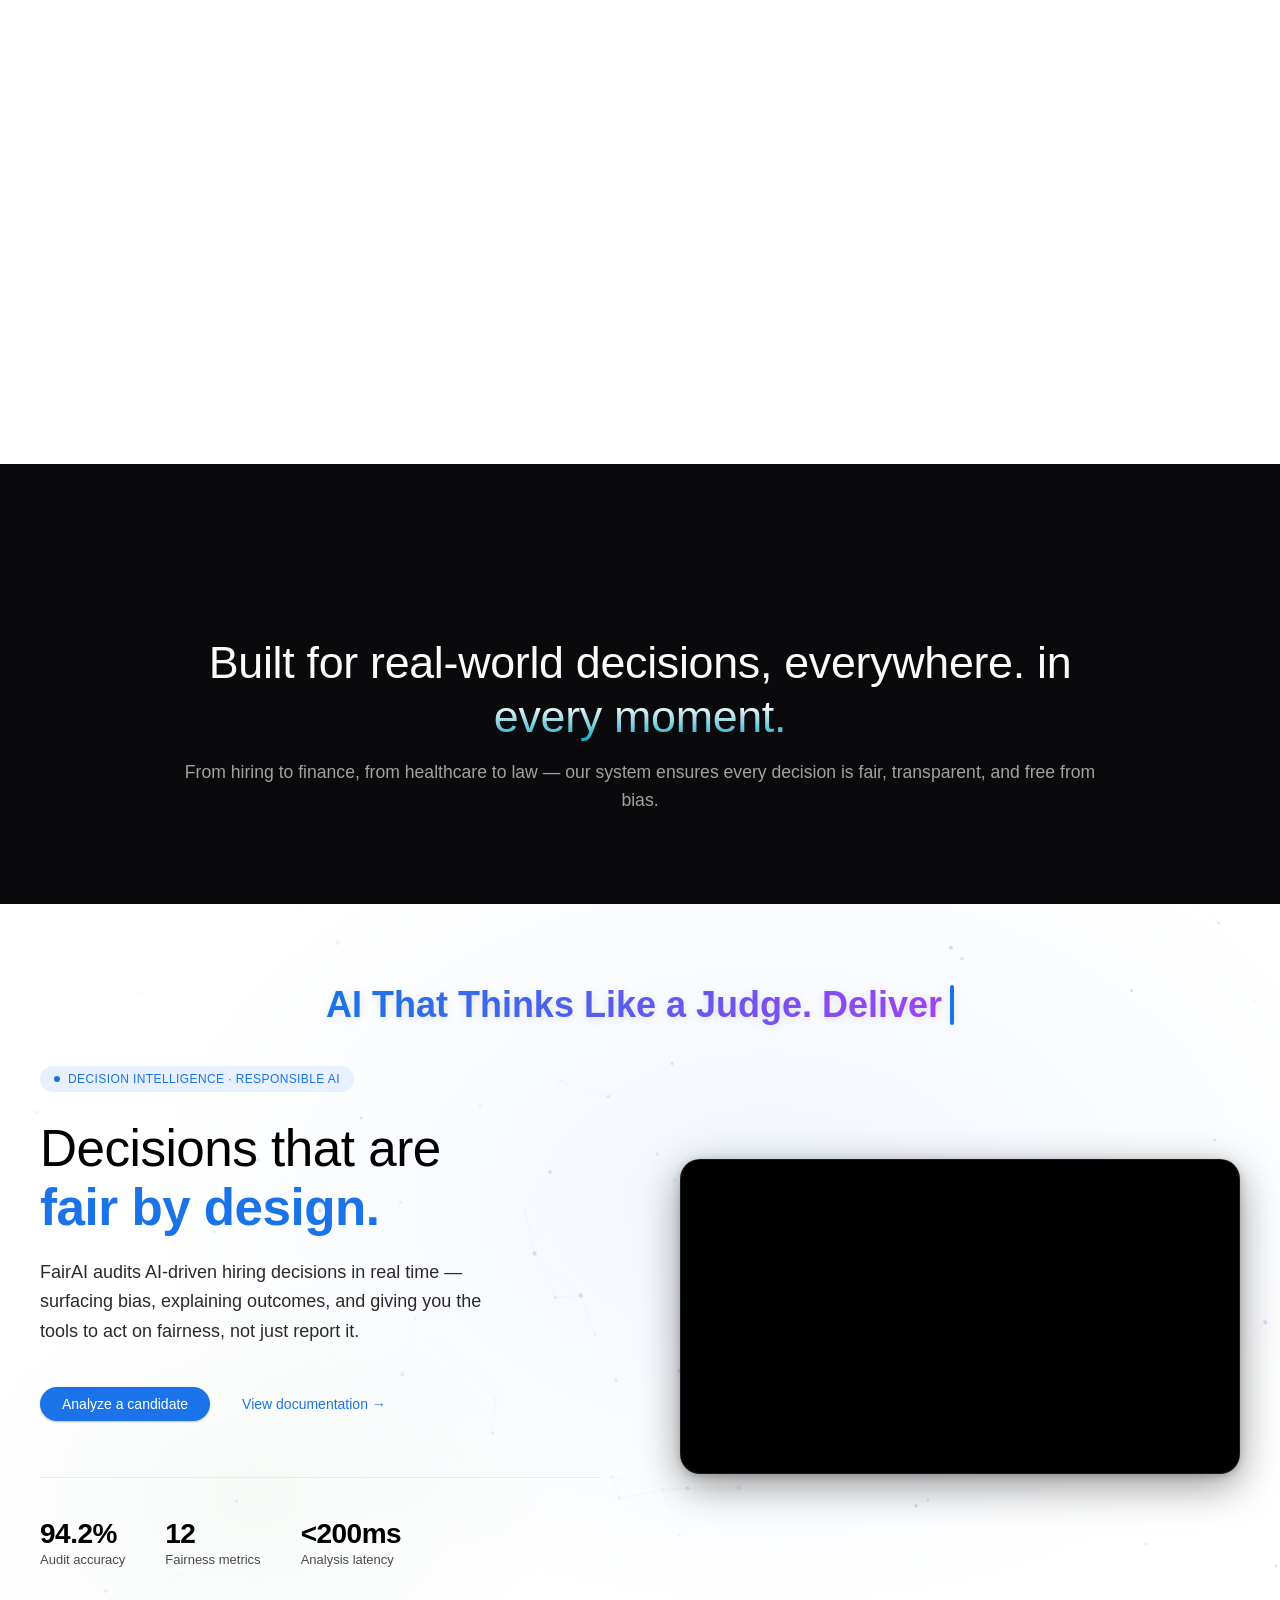
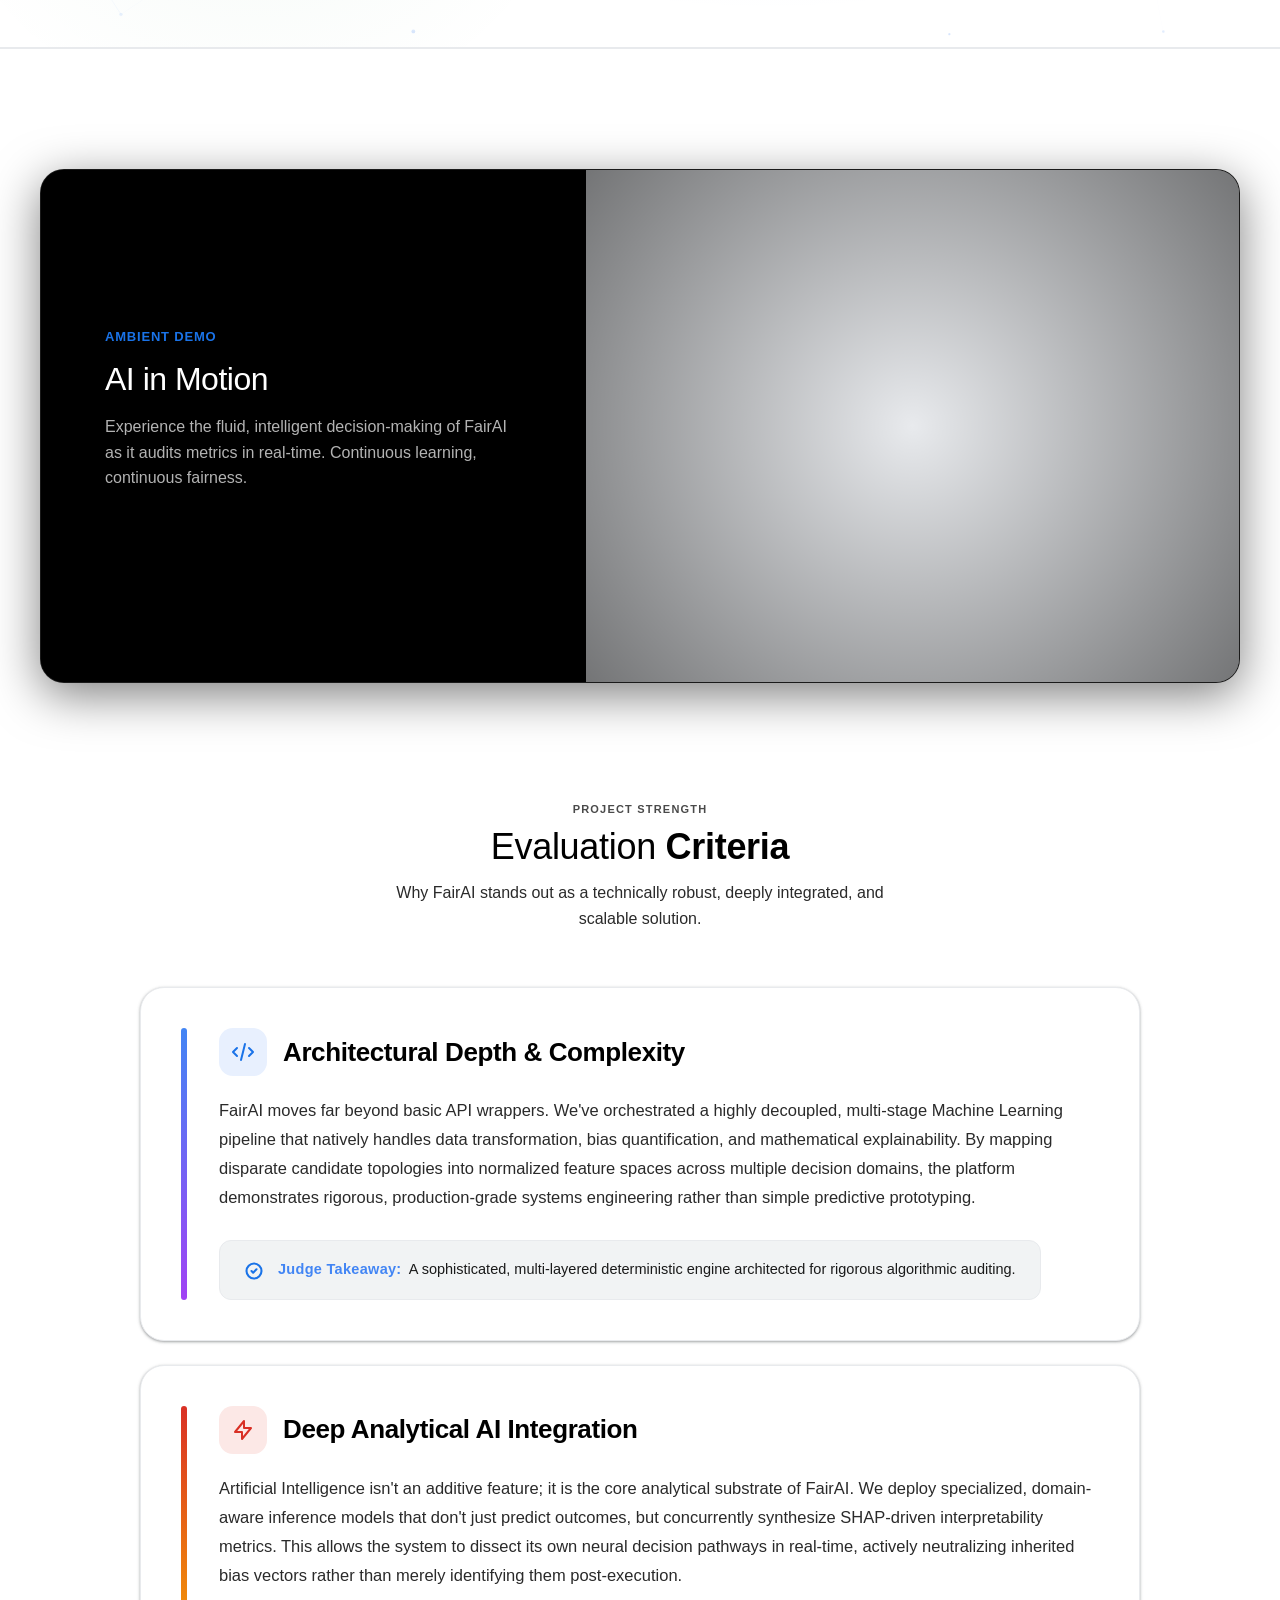
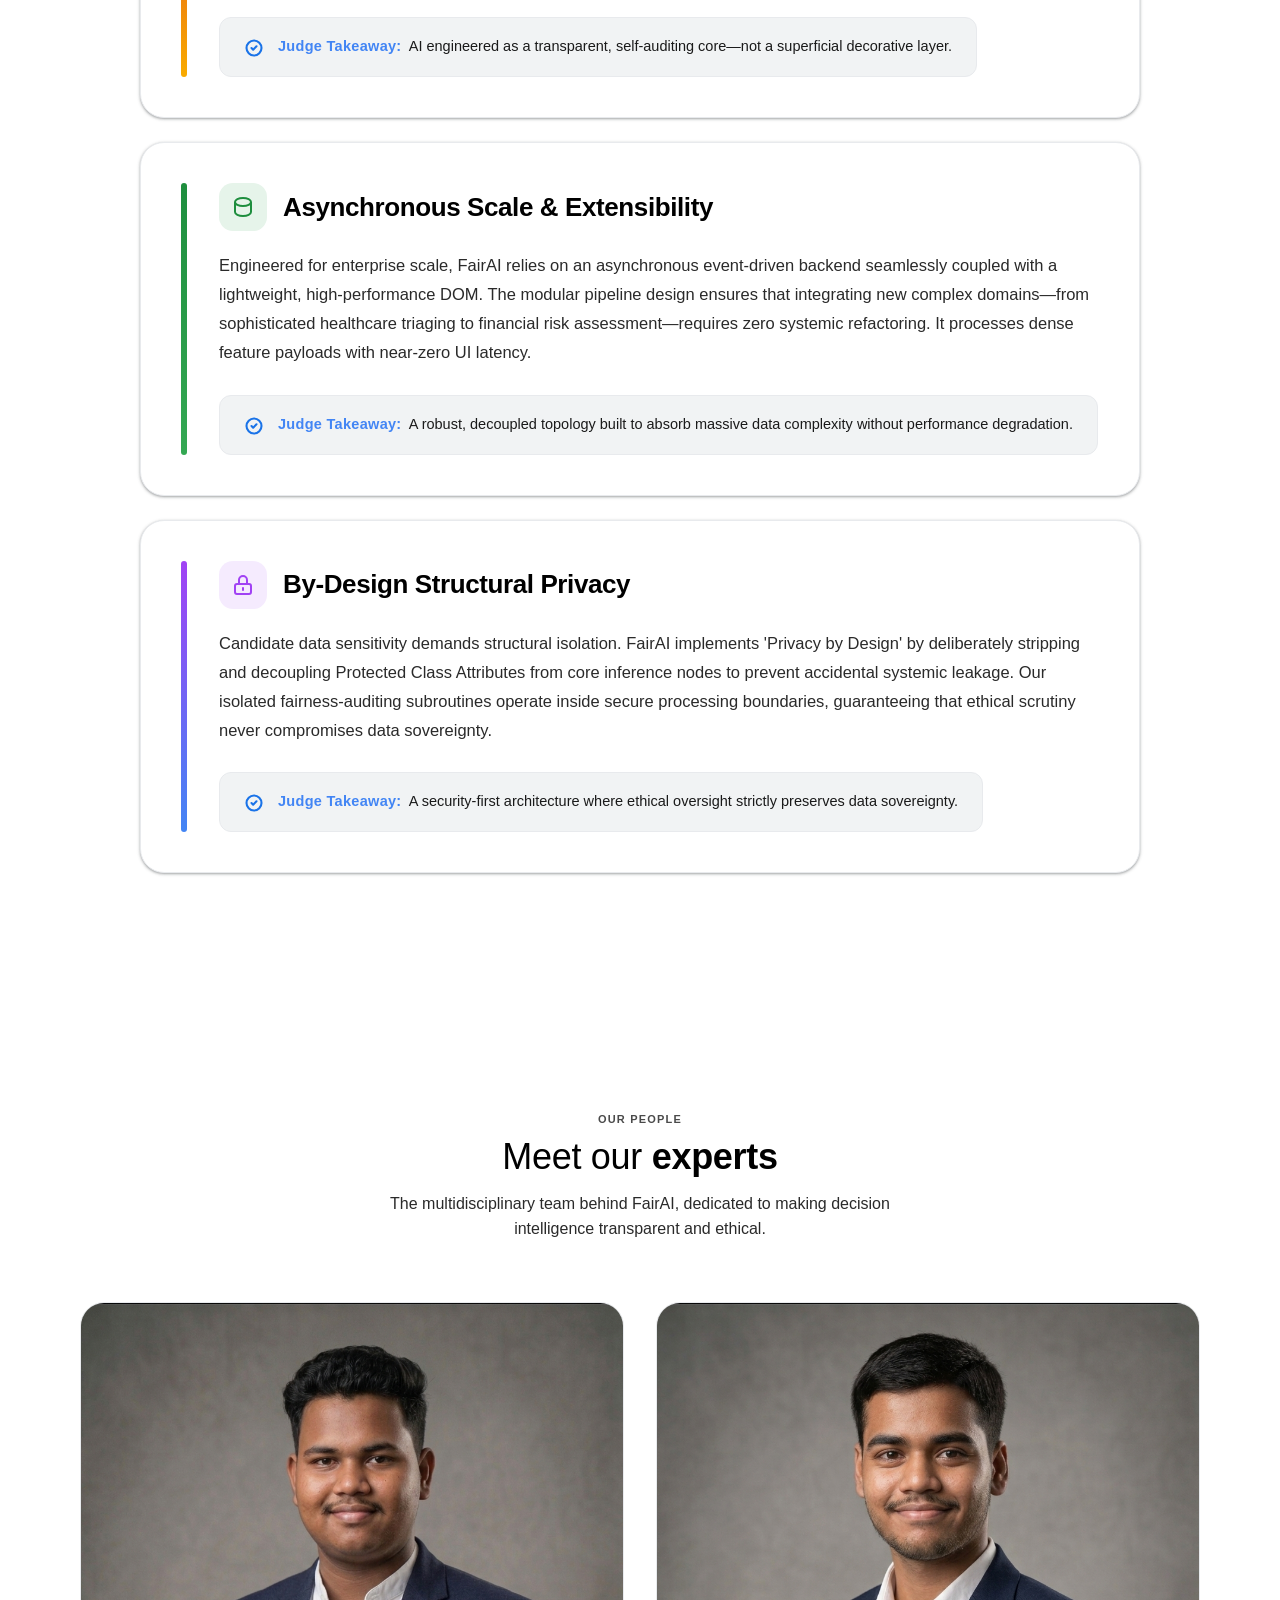
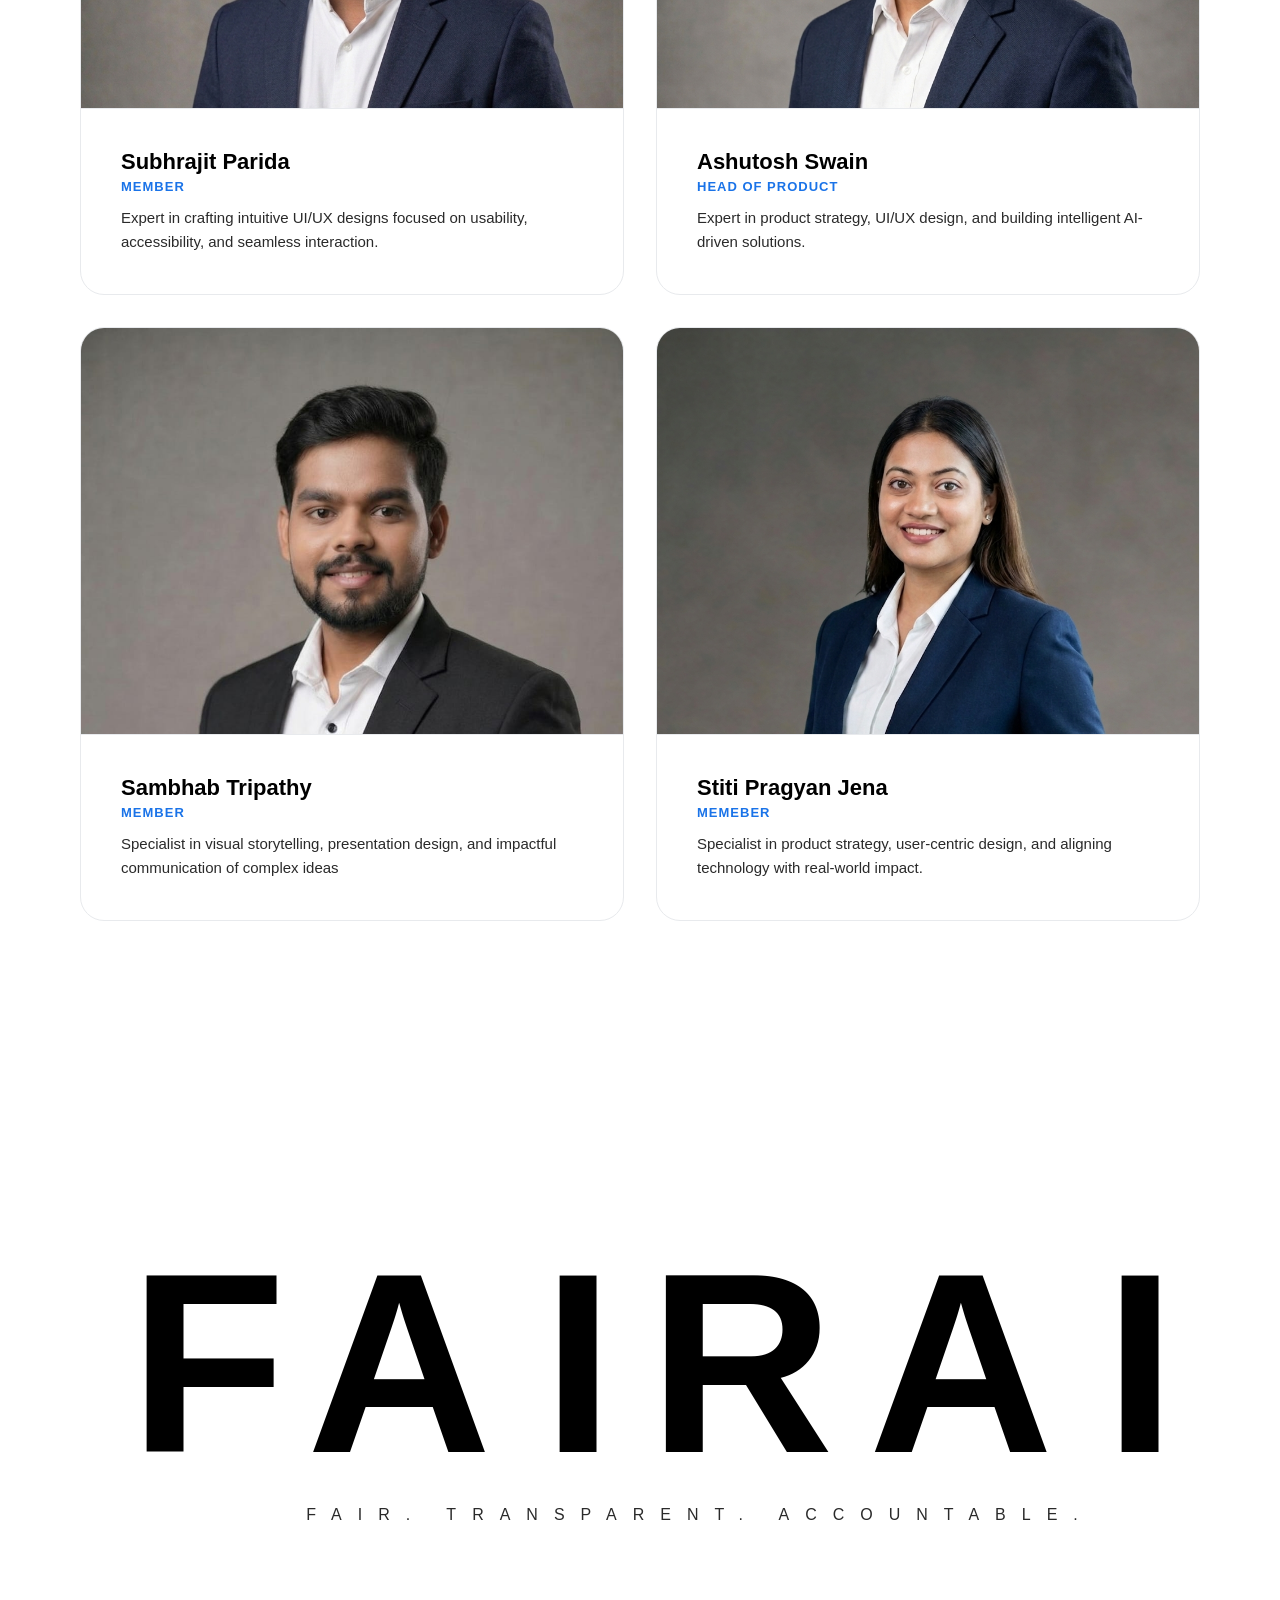
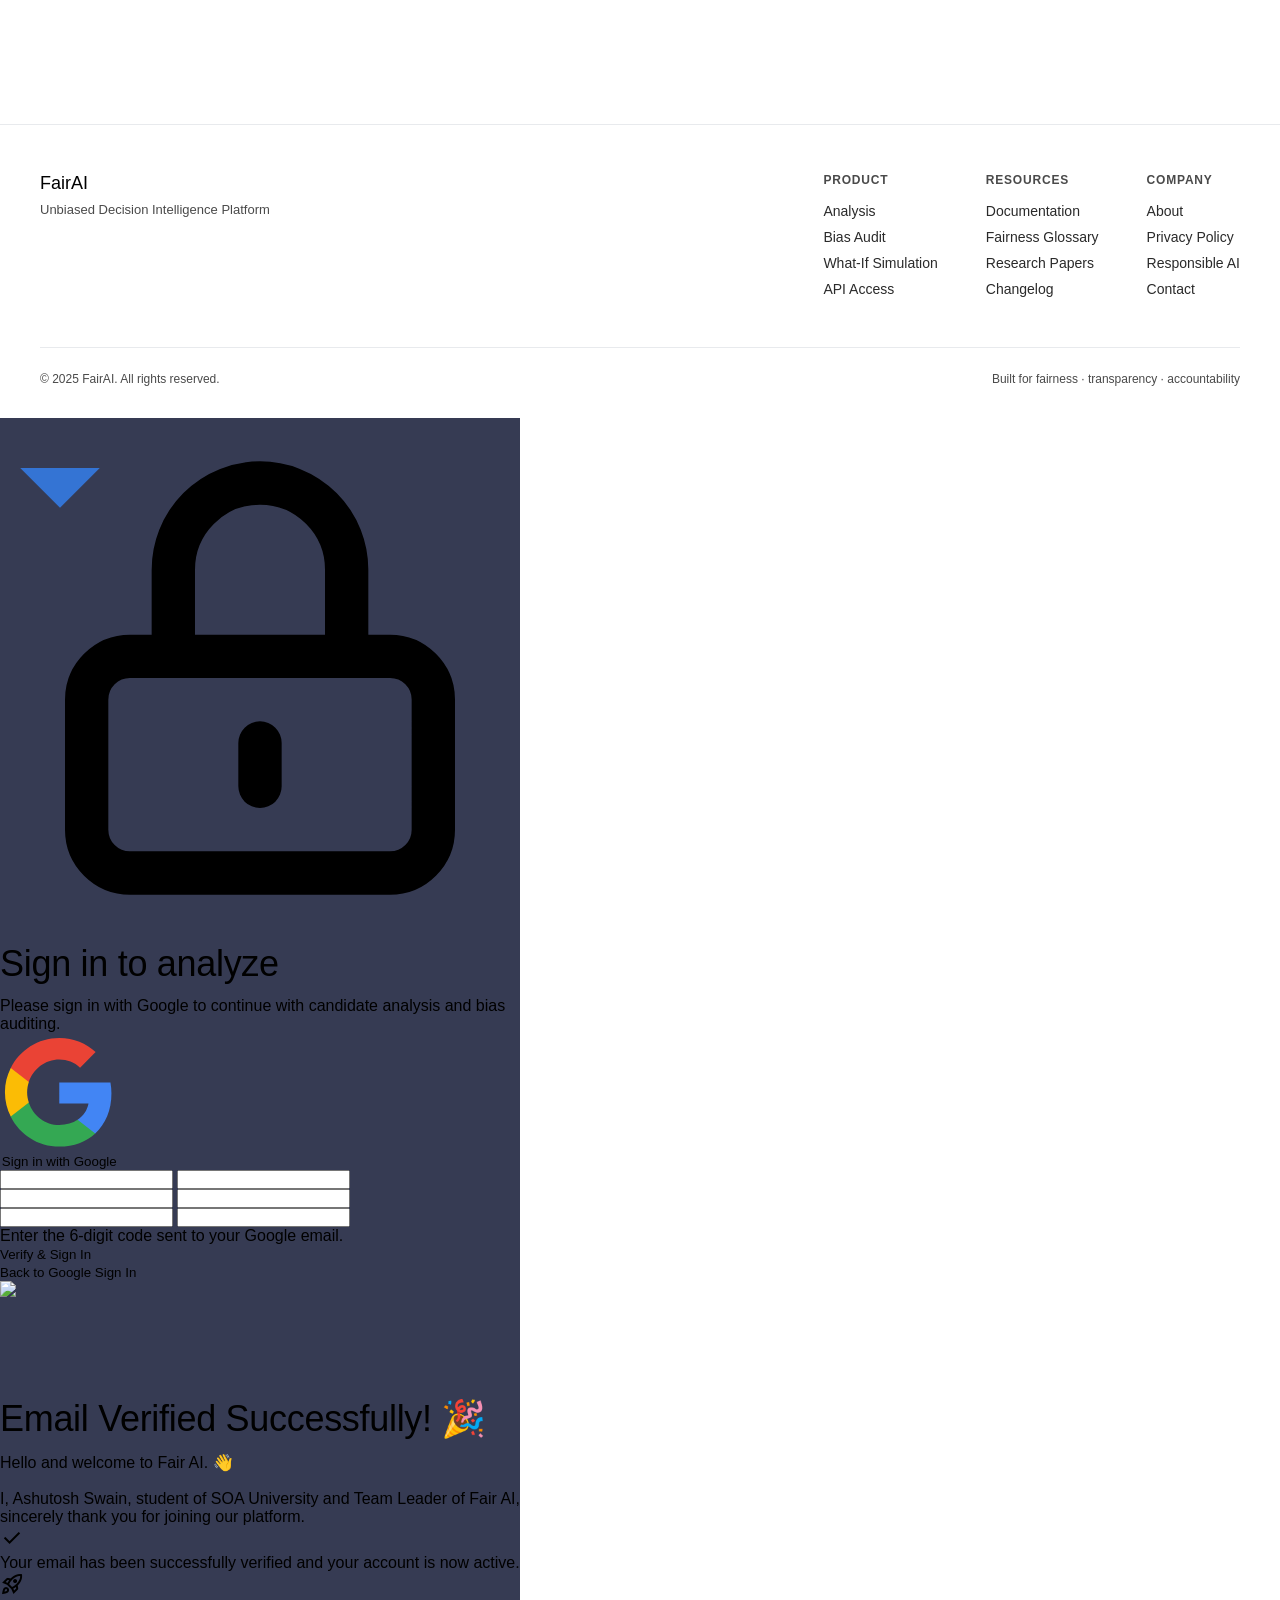
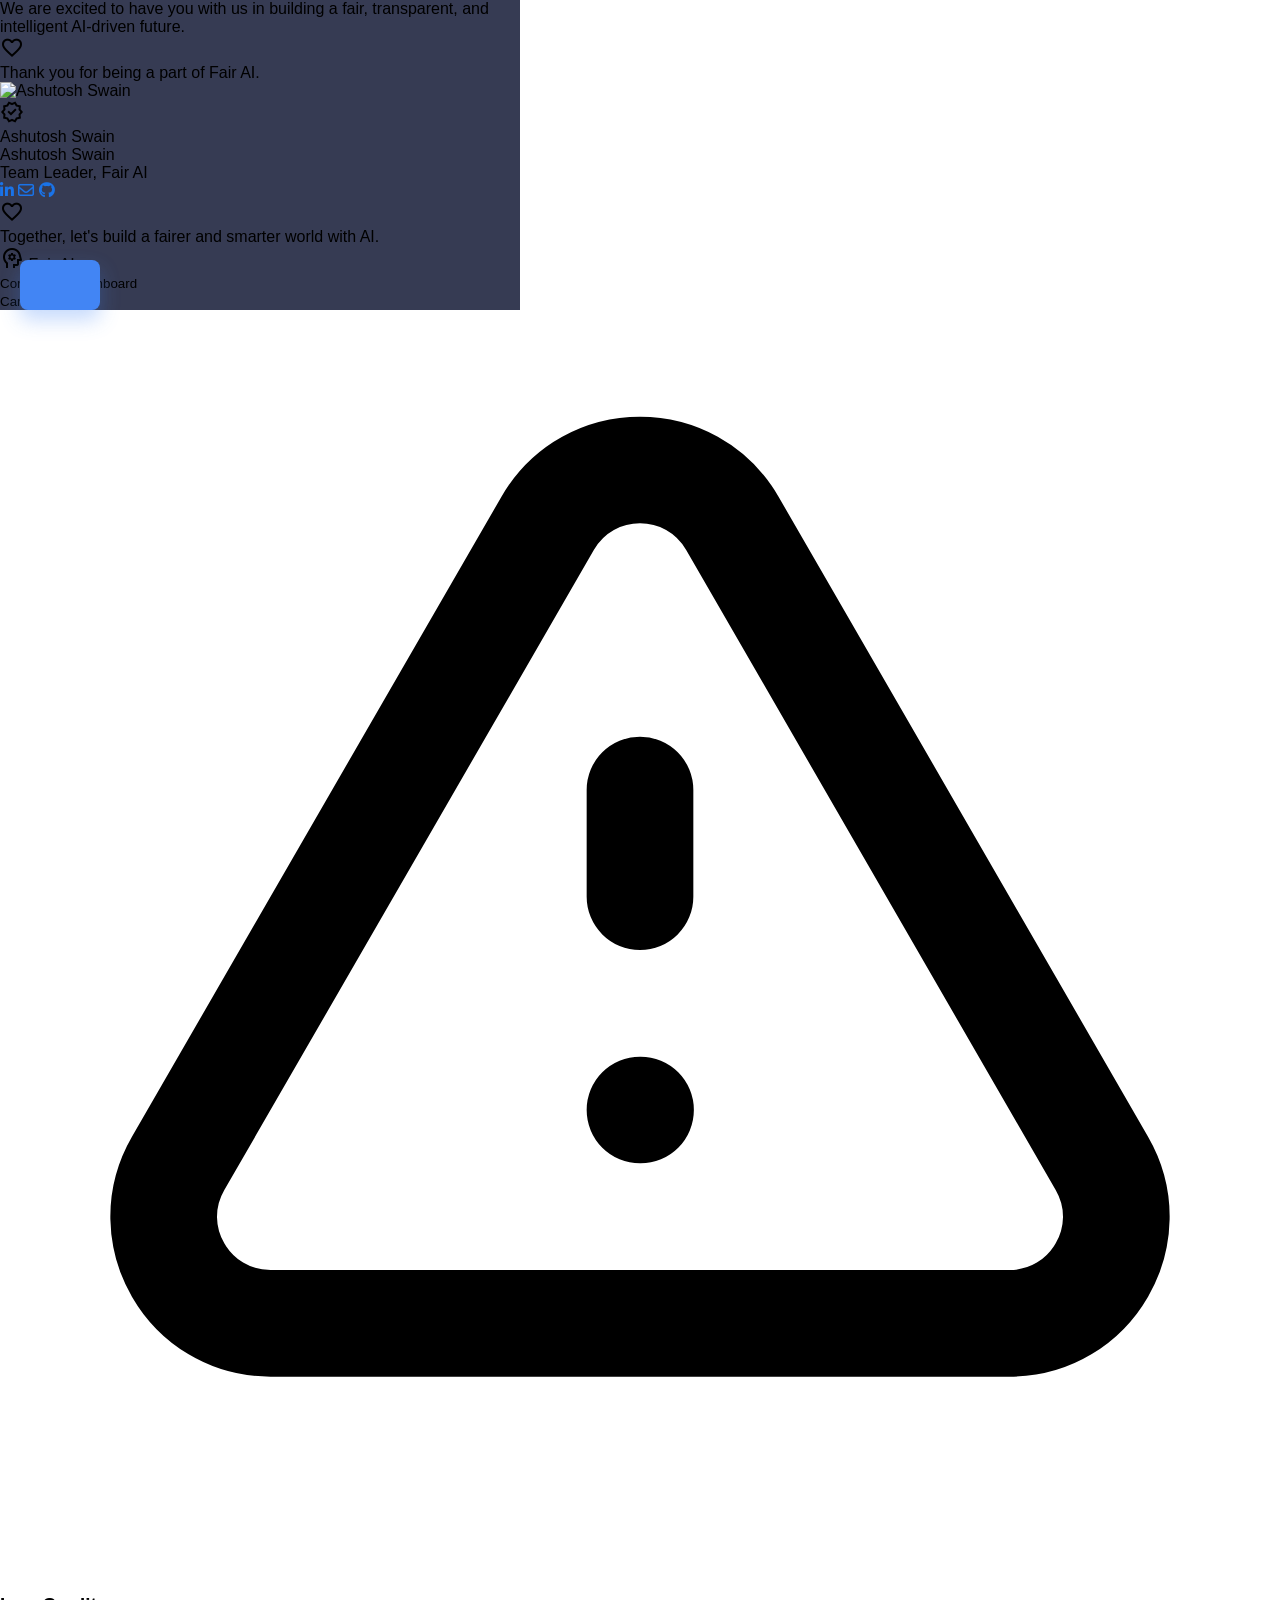
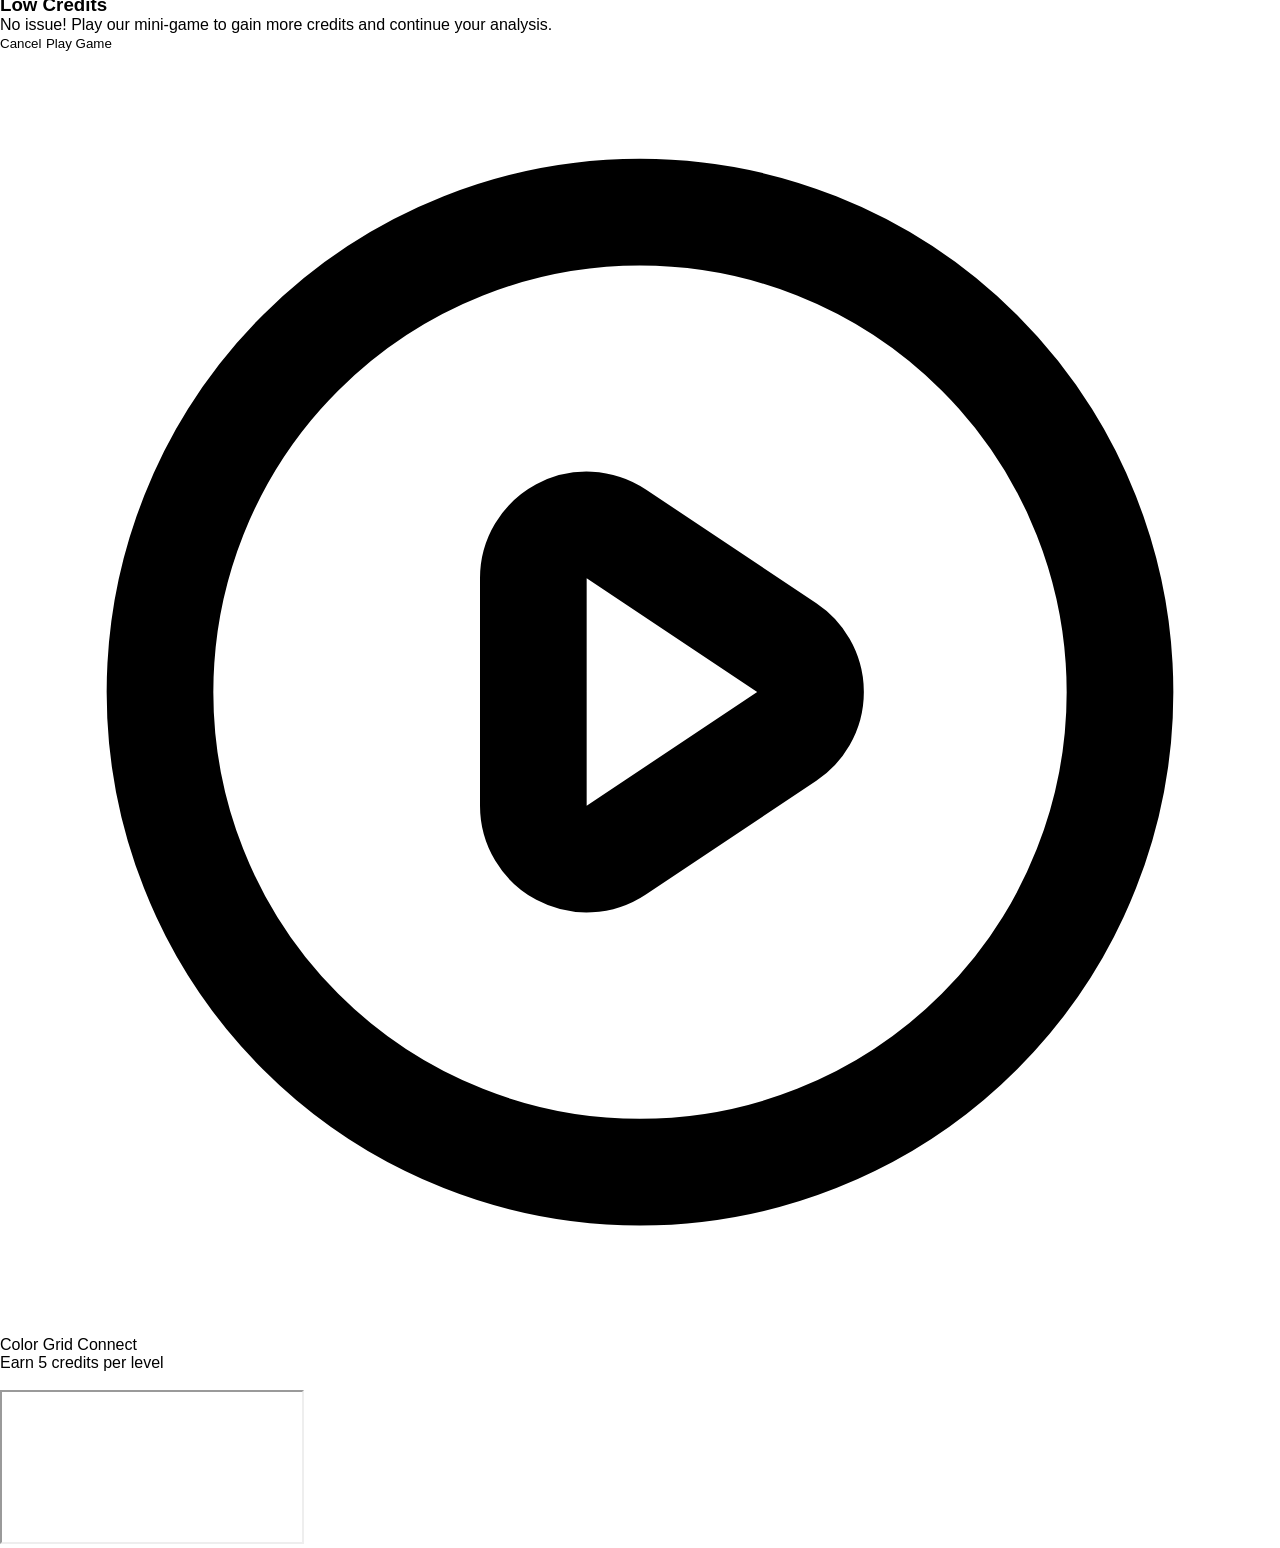
==== commit ba1960d0: "style: enable Font Awesome 6.5.1 and standardize social icons" ====
--- a/index.html
+++ b/index.html
@@ -11,6 +11,7 @@
         rel="stylesheet" />
     <link rel="stylesheet"
         href="https://fonts.googleapis.com/css2?family=Material+Symbols+Outlined:opsz,wght,FILL,GRAD@20..48,100..700,0..1,-50..200" />
+    <link rel="stylesheet" href="https://cdnjs.cloudflare.com/ajax/libs/font-awesome/6.5.1/css/all.min.css">
     <!-- Firebase Configuration is now handled entirely within firebase.js asynchronously -->
 
     <link rel="stylesheet" href="/style.css">
@@ -1770,25 +1771,19 @@
                             </div>
                         </div>
                         <div class="flex gap-2">
-                            <a href="https://www.linkedin.com/in/ashutosh-swain-668433376"
-                                target="_blank"
+                            <a href="https://www.linkedin.com/in/ashutosh-swain-668433376" target="_blank"
                                 class="w-8 h-8 rounded-full bg-white/5 border border-white/10 flex items-center justify-center text-gray-400 hover:text-blue-400 hover:border-blue-400/50 transition-all">
-                                <i class="fab fa-linkedin-in text-xs"></i>
+                                <i class="fab fa-linkedin-in"></i>
                             </a>
                             <a href="mailto:swainashutosh809@gmail.com"
                                 class="w-8 h-8 rounded-full bg-white/5 border border-white/10 flex items-center justify-center text-gray-400 hover:text-blue-400 hover:border-blue-400/50 transition-all">
-                                <i class="far fa-envelope text-xs"></i>
+                                <i class="far fa-envelope"></i>
                             </a>
-                            <a href="https://github.com/Ashutosh100925"
-                                target="_blank"
+                            <a href="https://github.com/Ashutosh100925" target="_blank"
                                 class="w-8 h-8 rounded-full bg-white/5 border border-white/10 flex items-center justify-center text-gray-400 hover:text-blue-400 hover:border-blue-400/50 transition-all">
-                                <i class="fab fa-github text-xs"></i>
+                                <i class="fab fa-github"></i>
                             </a>
-                            <a href="https://unbiased-ai-system-chda.vercel.app/"
-                                target="_blank"
-                                class="w-8 h-8 rounded-full bg-white/5 border border-white/10 flex items-center justify-center text-gray-400 hover:text-blue-400 hover:border-blue-400/50 transition-all">
-                                <i class="fas fa-globe text-xs"></i>
-                            </a>
+
                         </div>
                     </div>
 
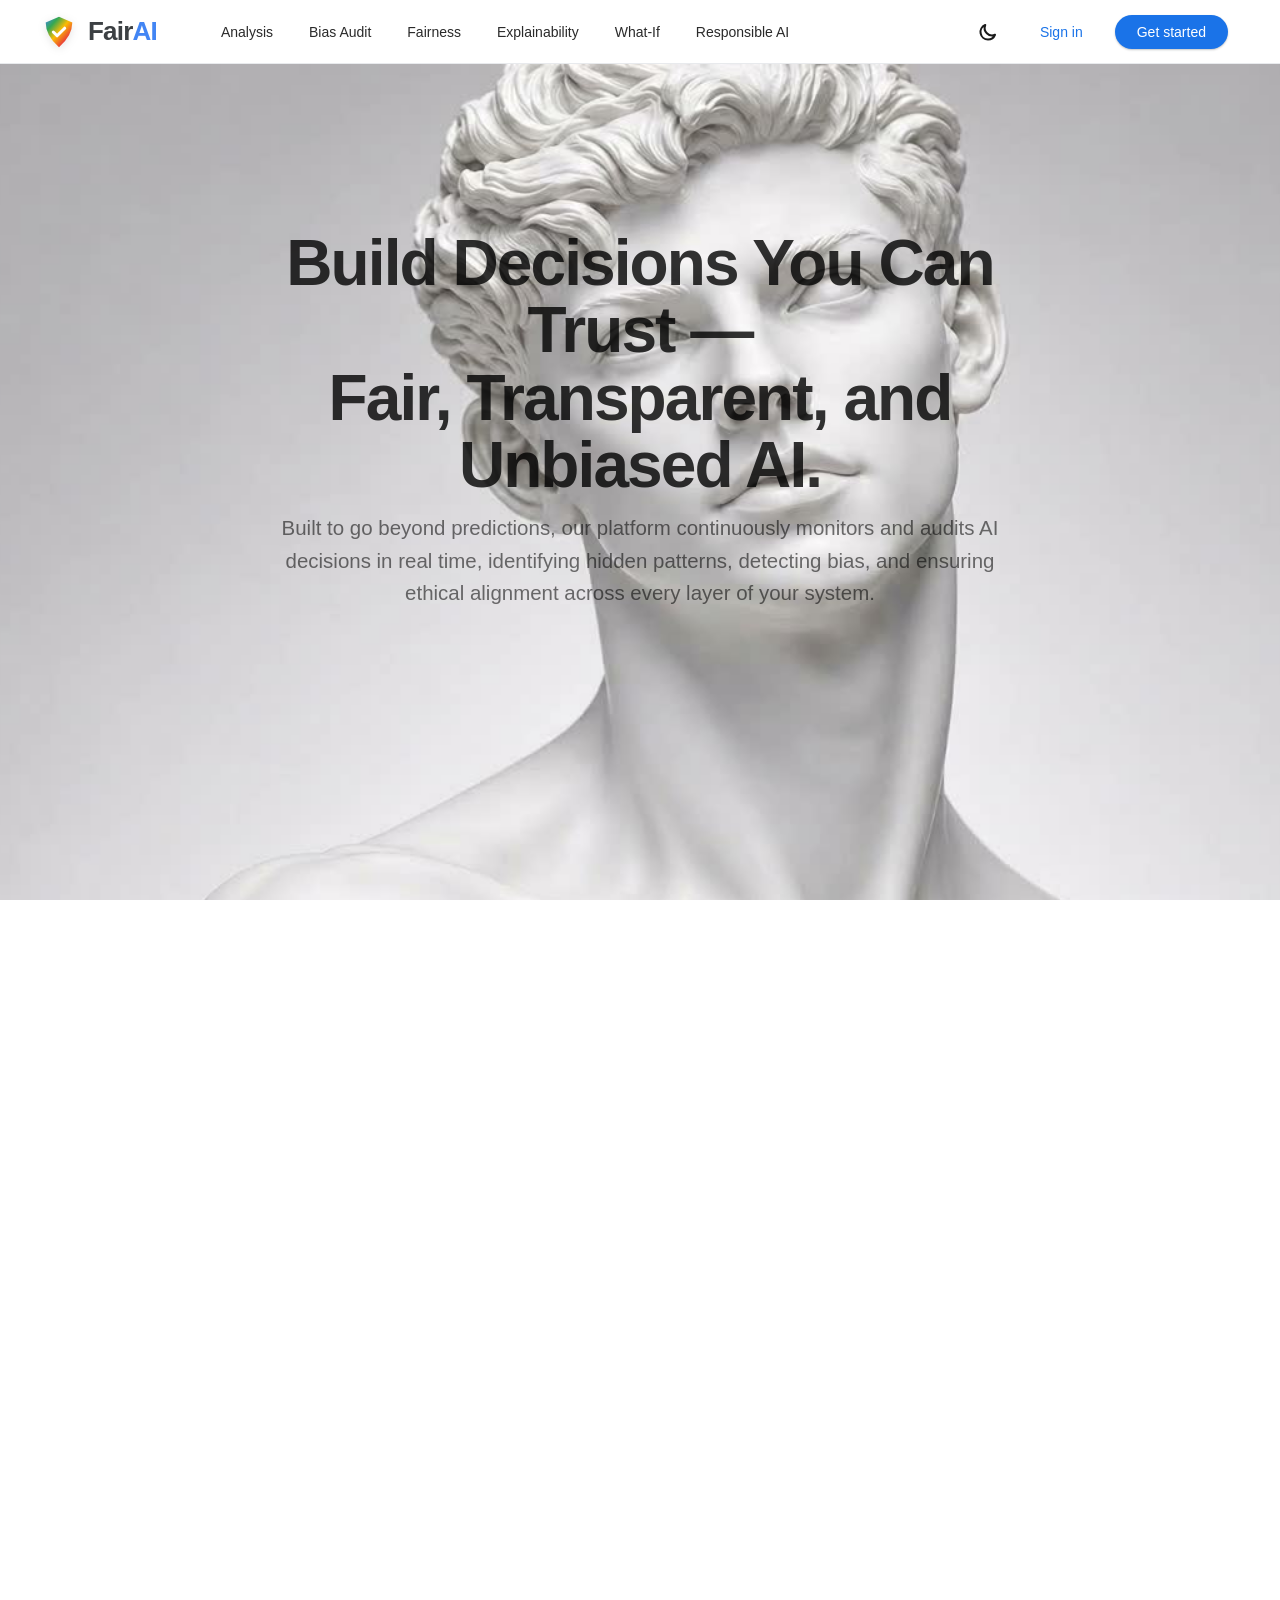
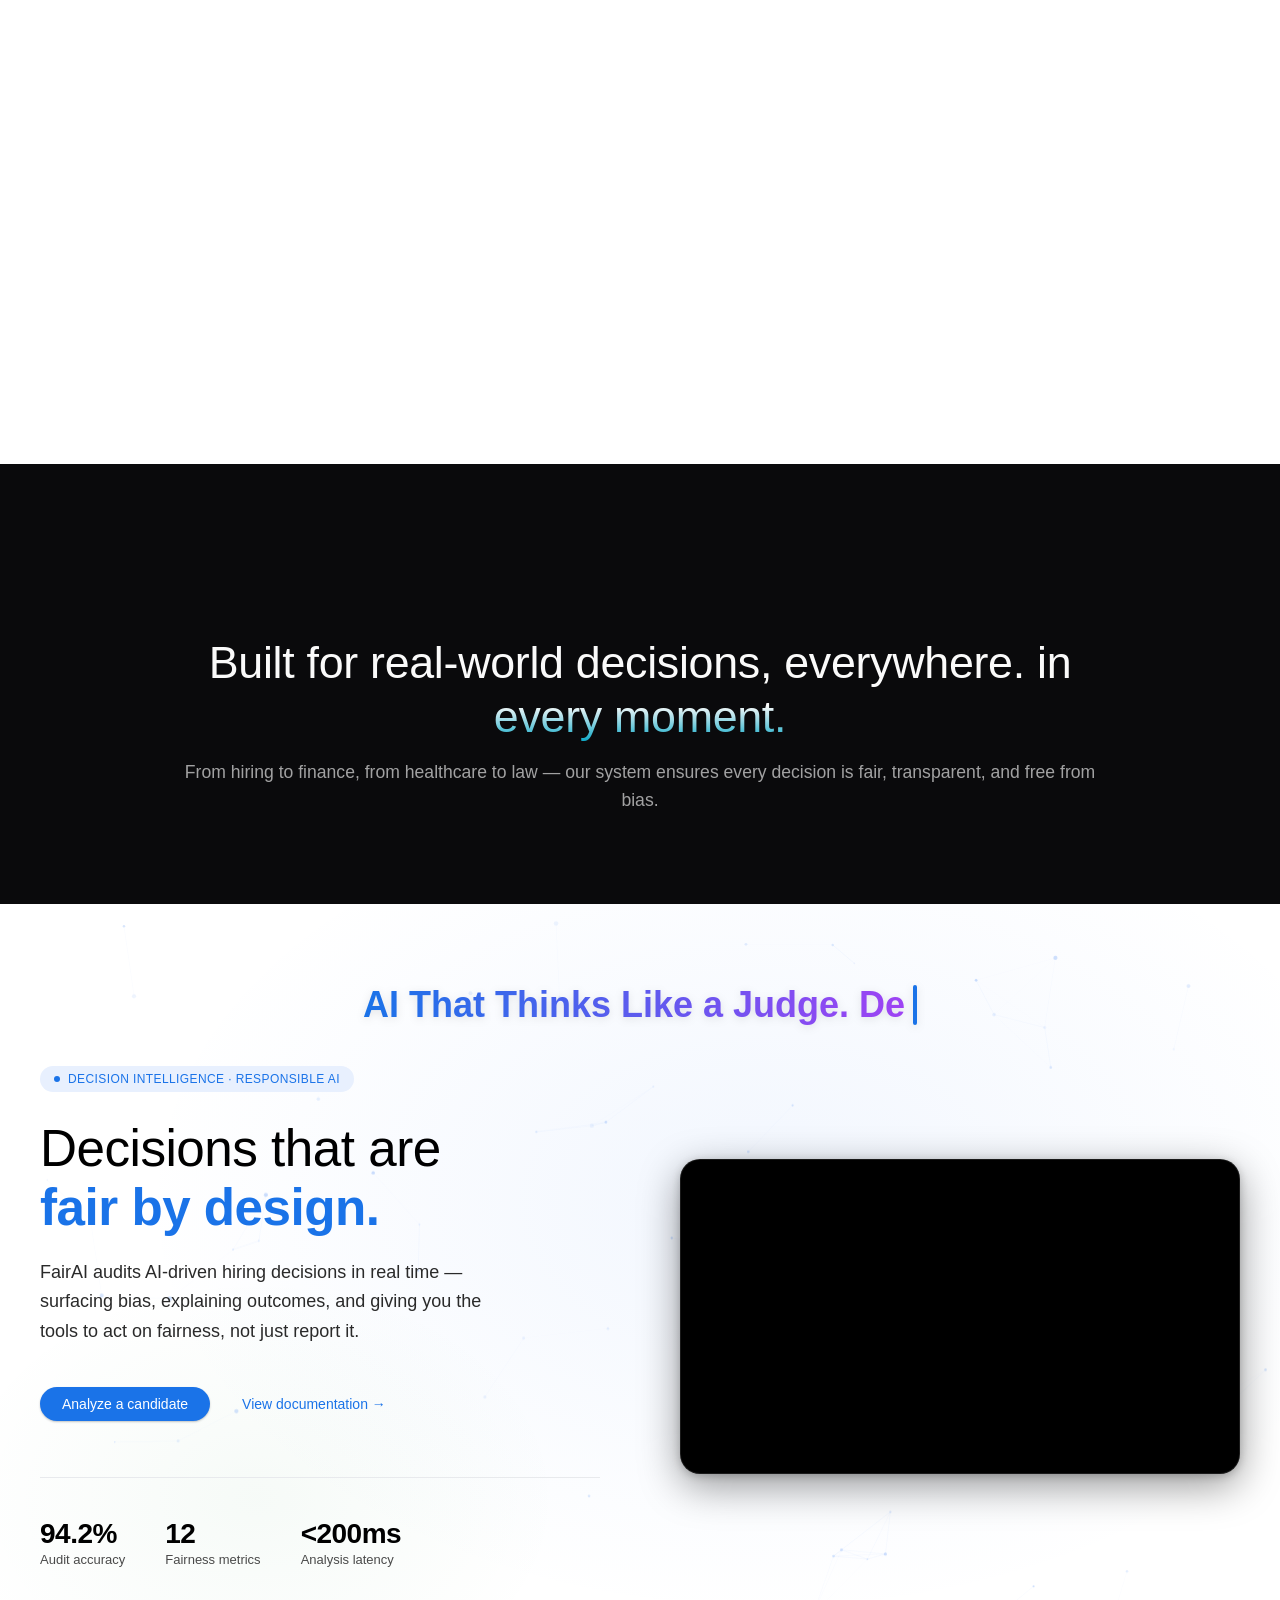
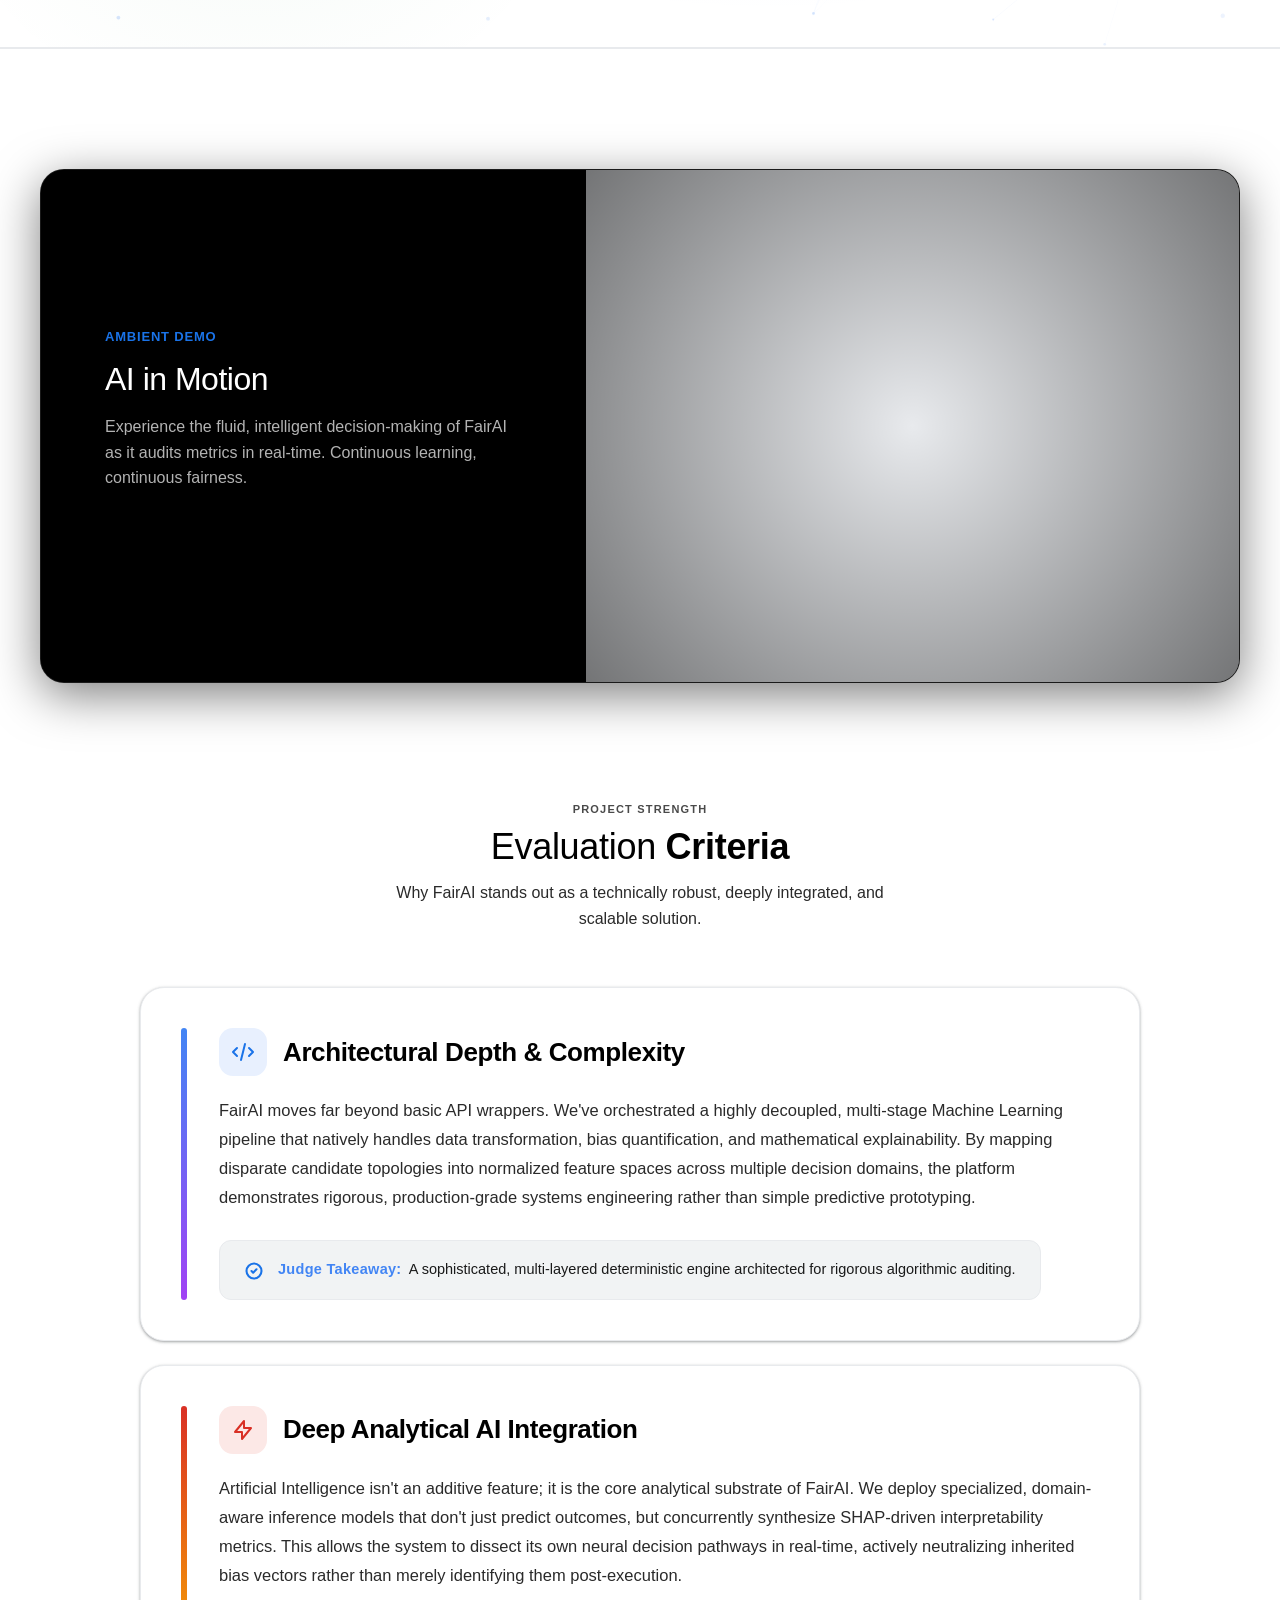
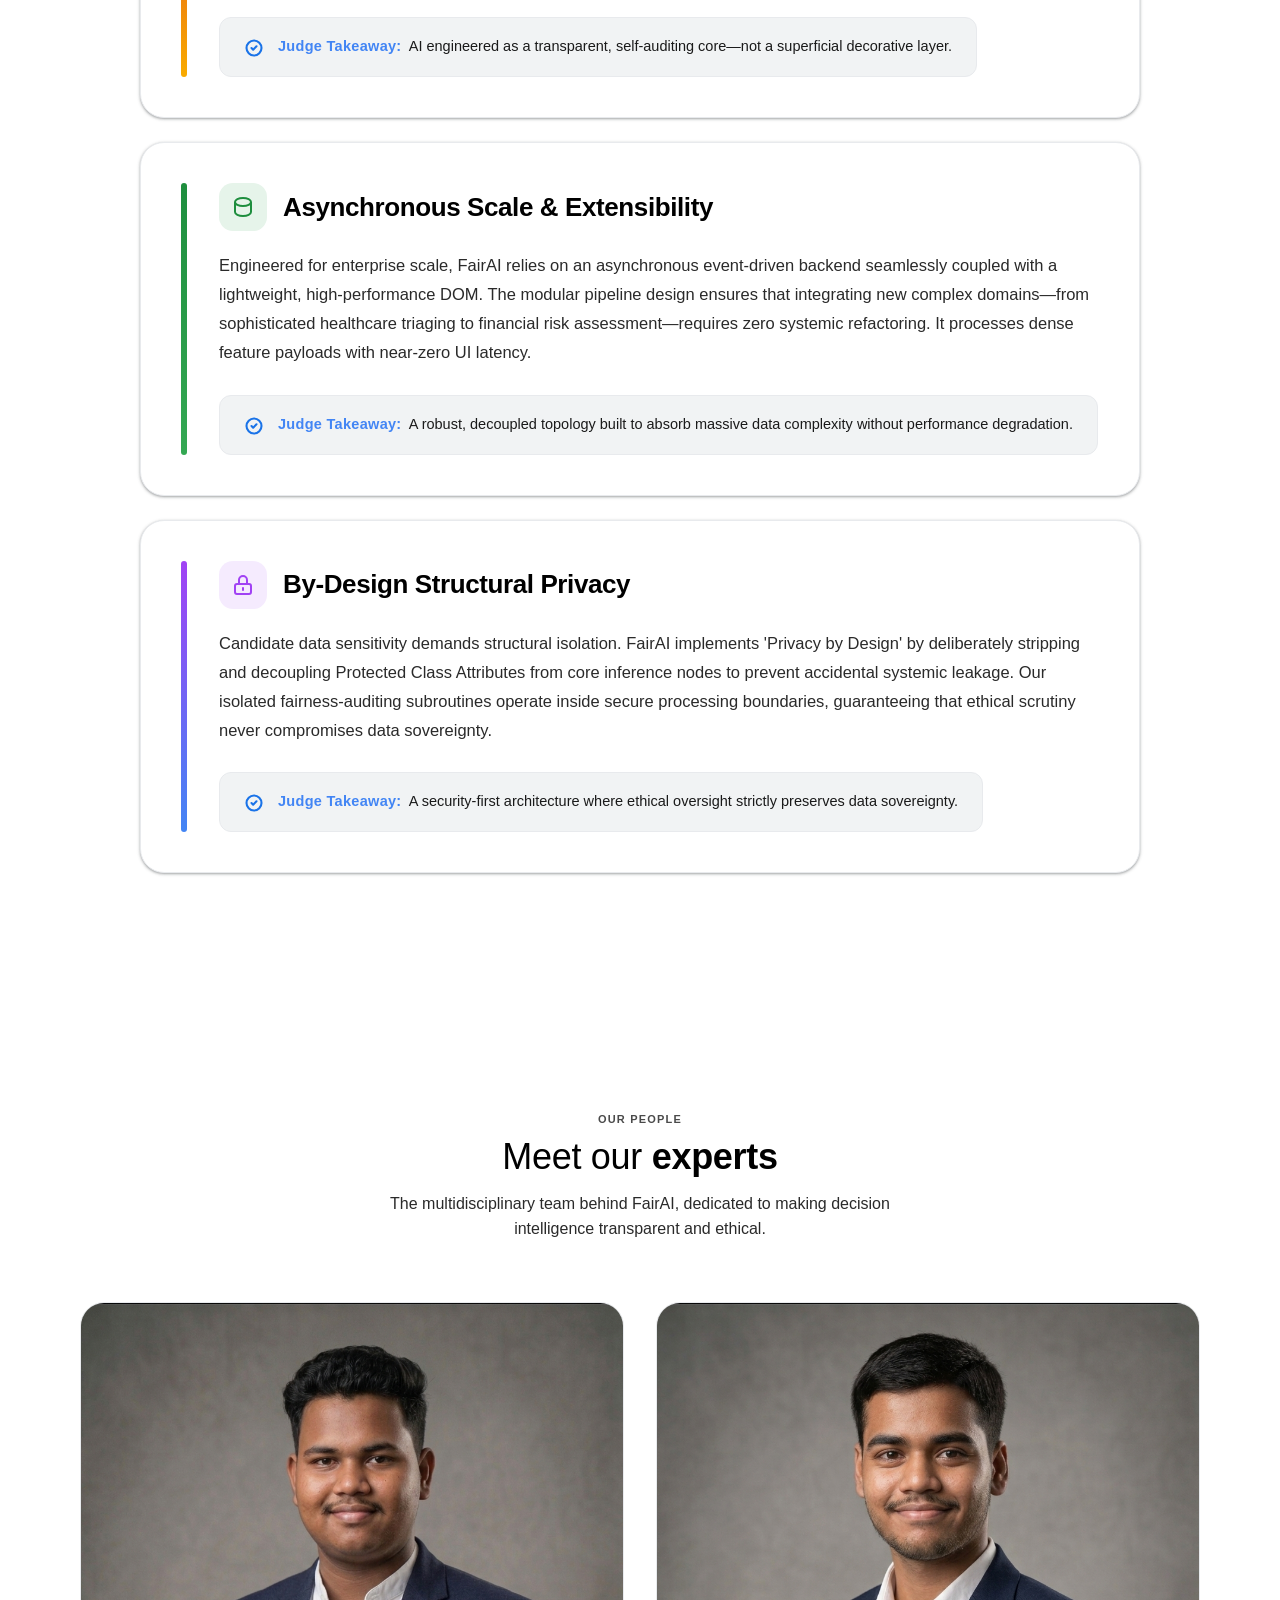
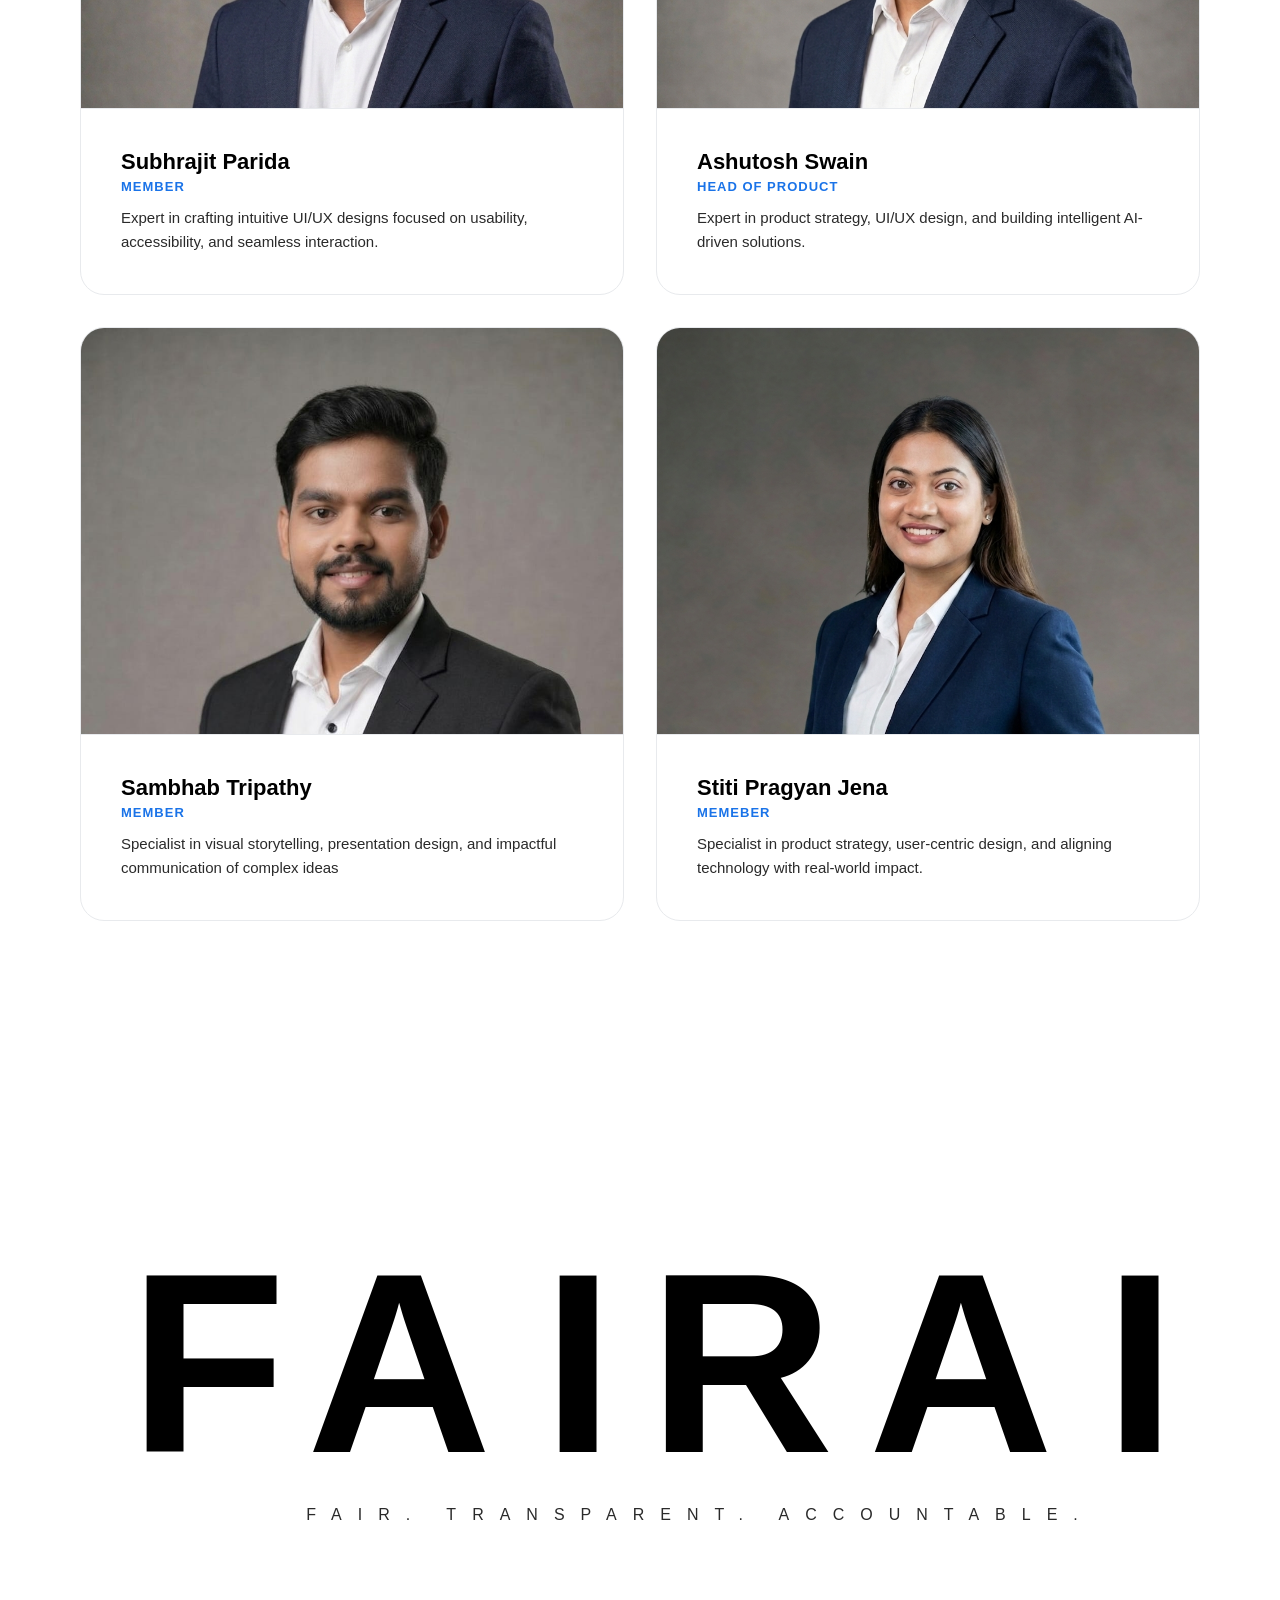
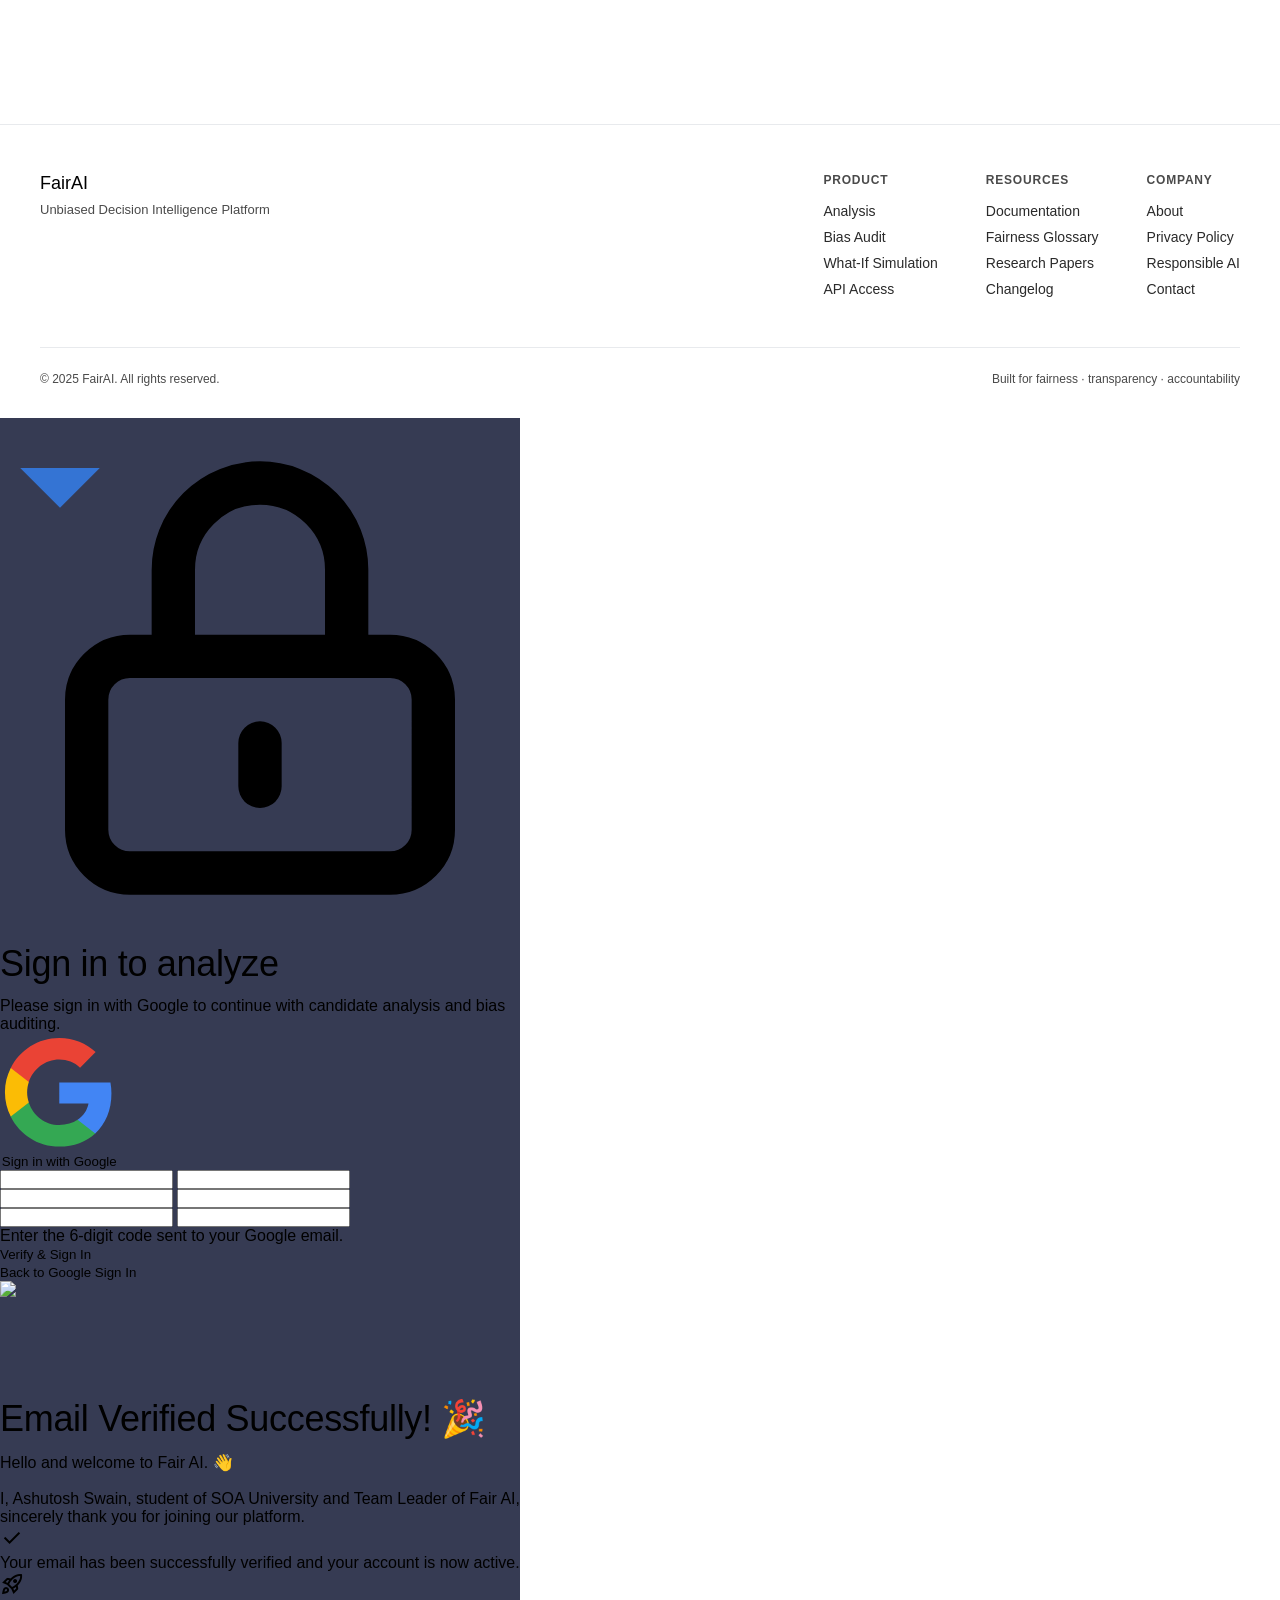
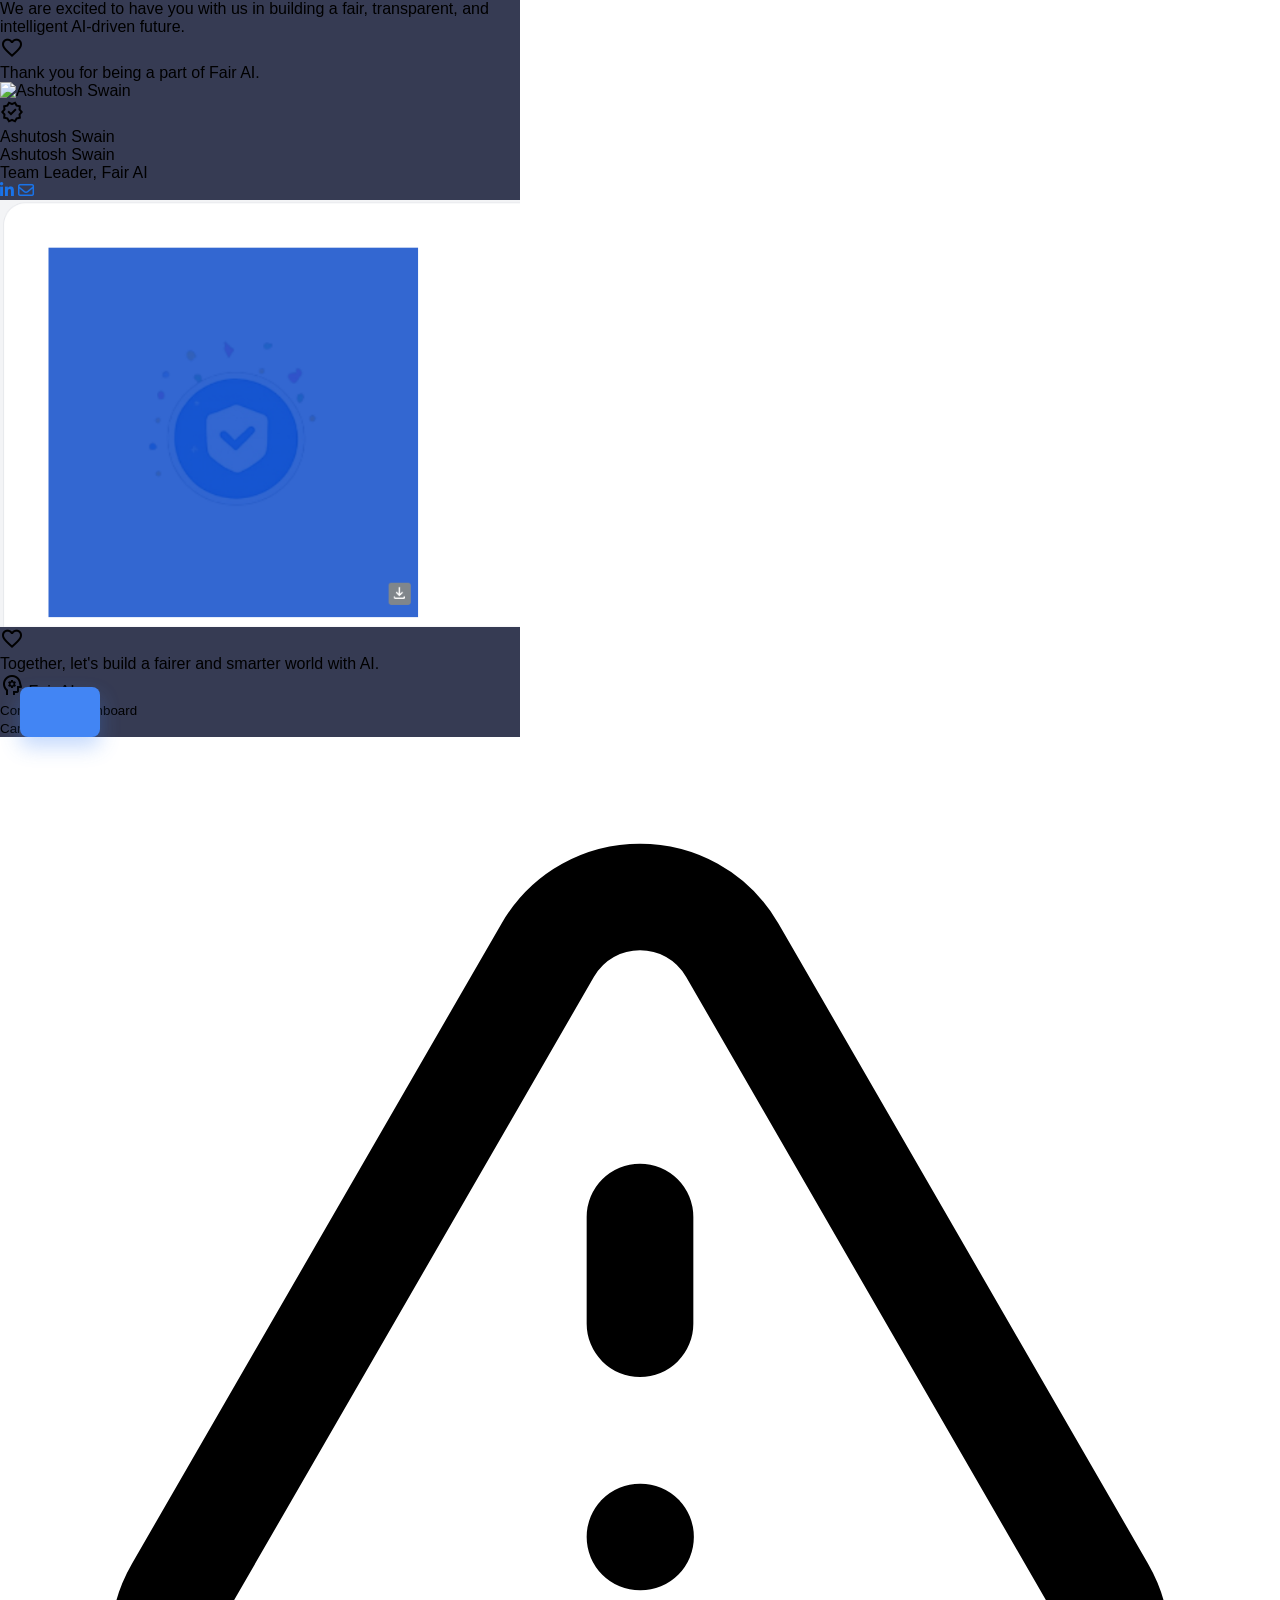
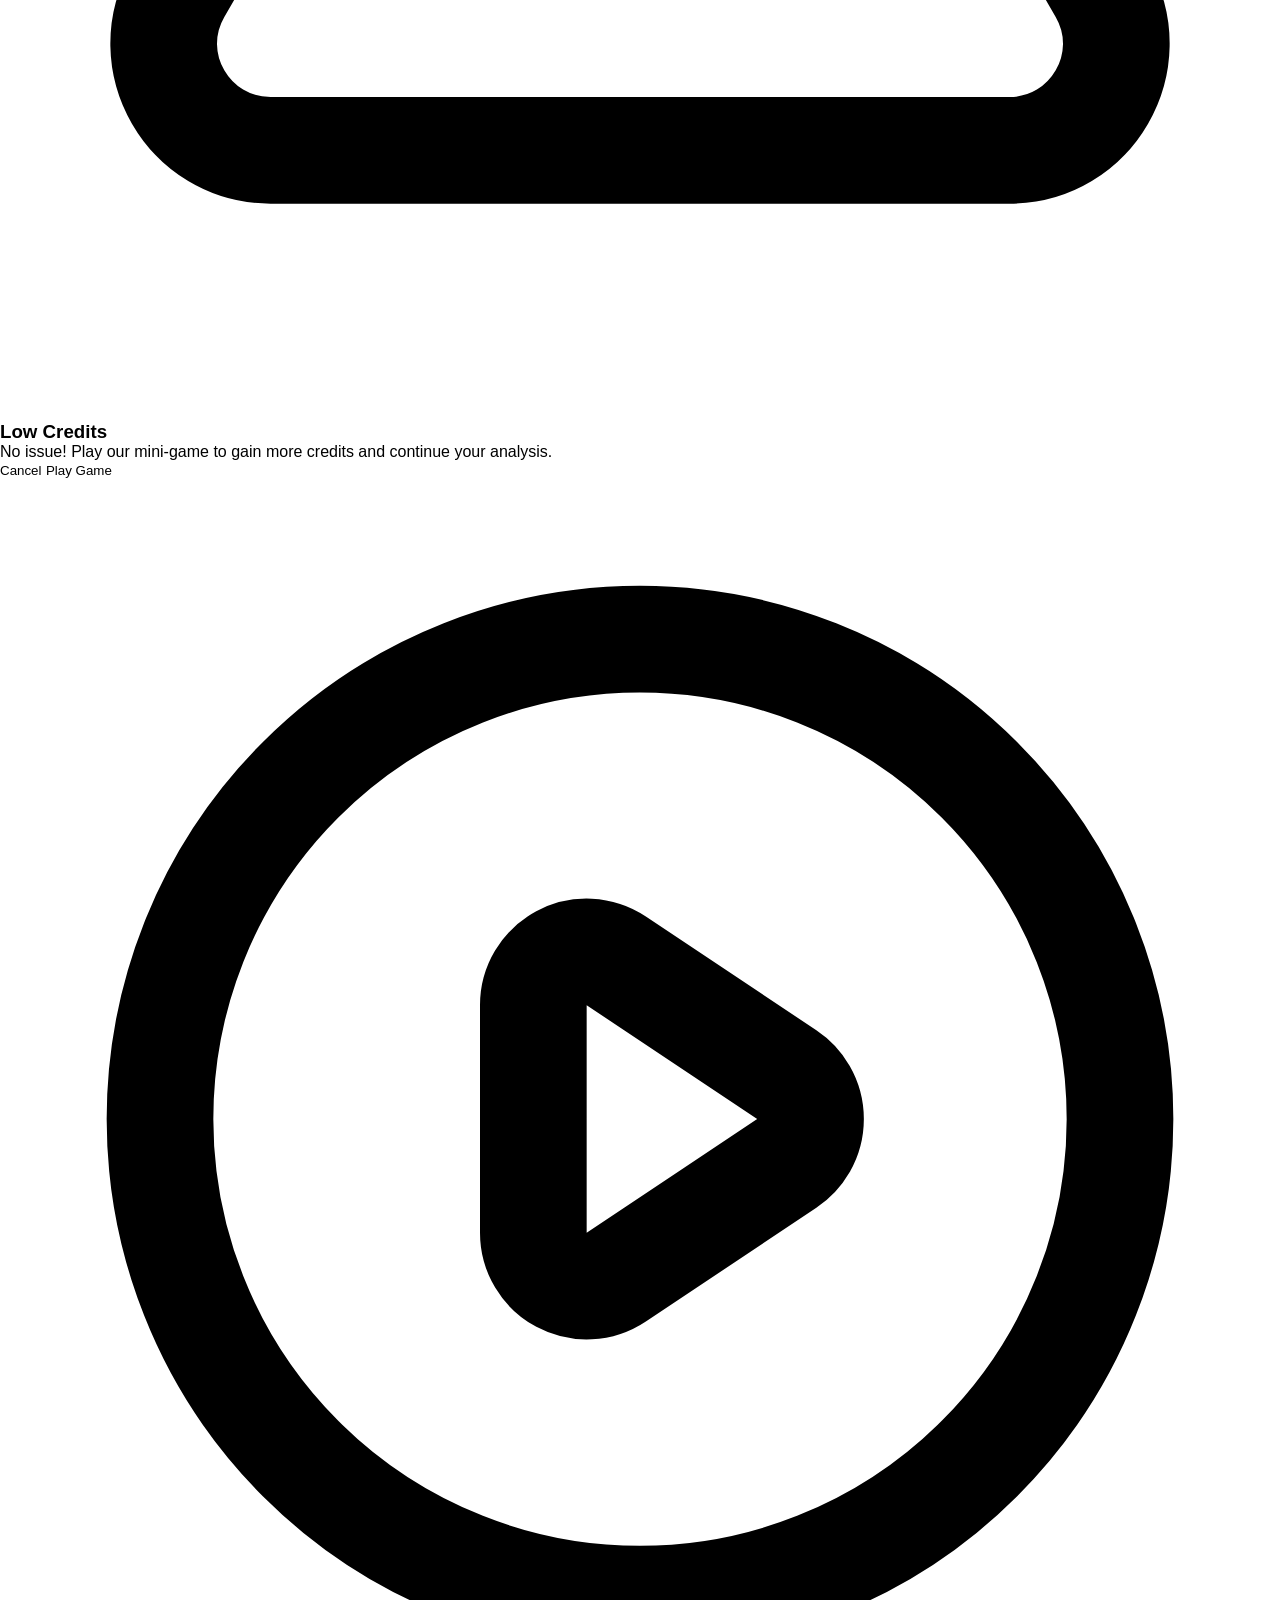
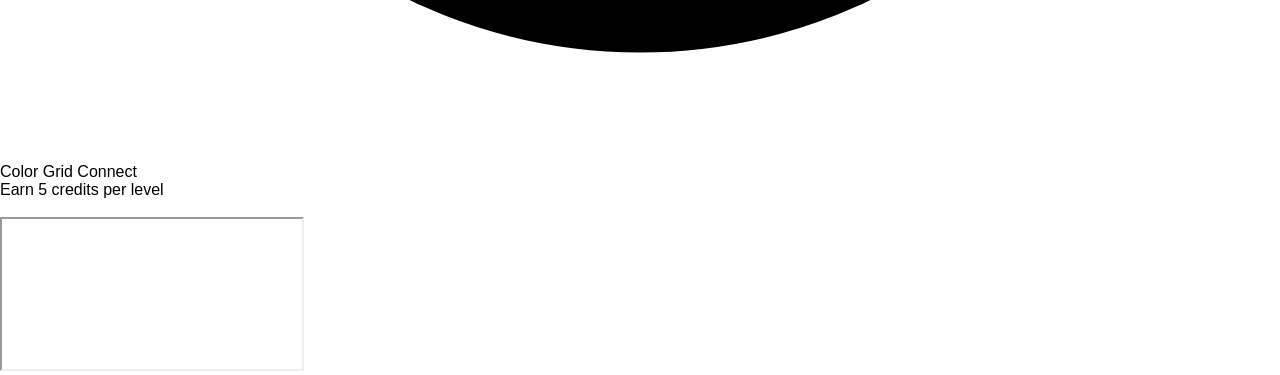
==== commit 4089b28b: "style: use custom GitHub branding logo in signatures" ====
--- a/index.html
+++ b/index.html
@@ -1781,7 +1781,7 @@
                             </a>
                             <a href="https://github.com/Ashutosh100925" target="_blank"
                                 class="w-8 h-8 rounded-full bg-white/5 border border-white/10 flex items-center justify-center text-gray-400 hover:text-blue-400 hover:border-blue-400/50 transition-all">
-                                <i class="fab fa-github"></i>
+                                <img src="/assets/github_logo.png" class="w-4.5 h-4.5 opacity-70 group-hover:opacity-100 transition-opacity" alt="GitHub">
                             </a>
 
                         </div>
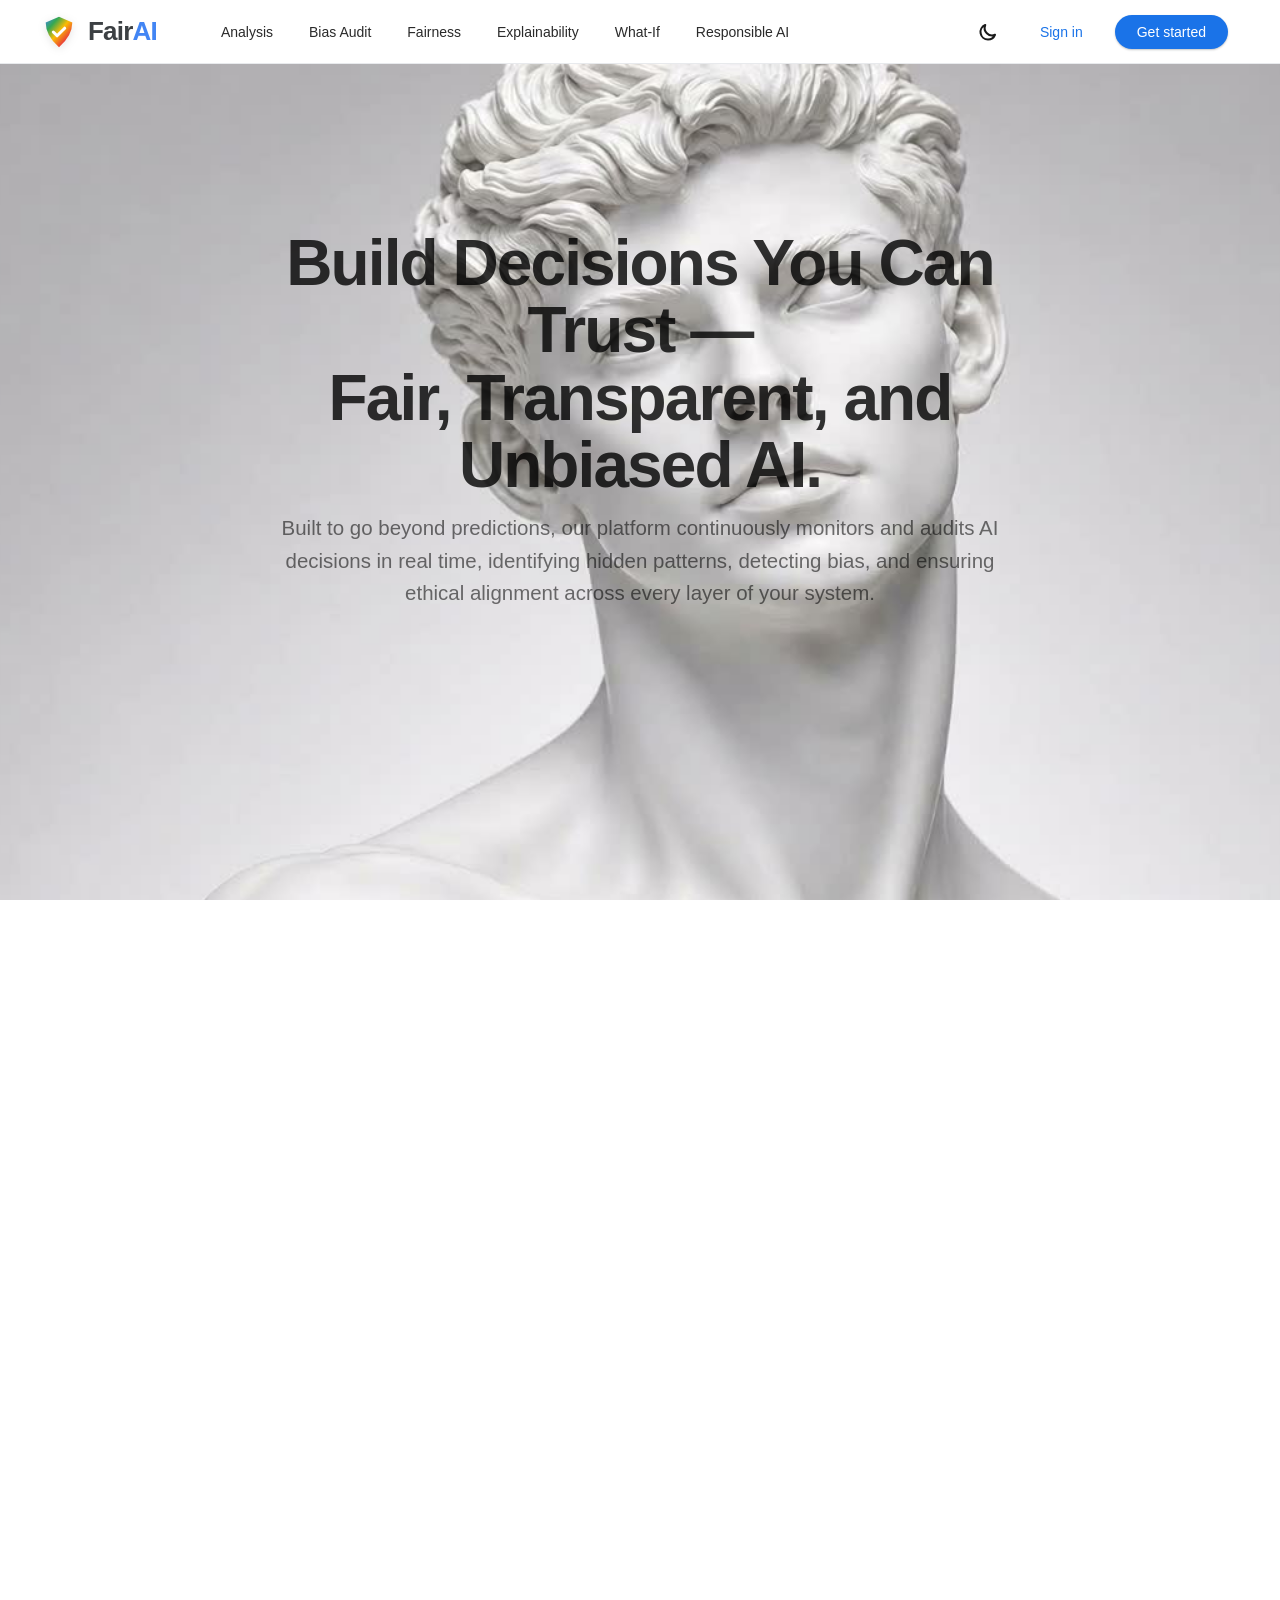
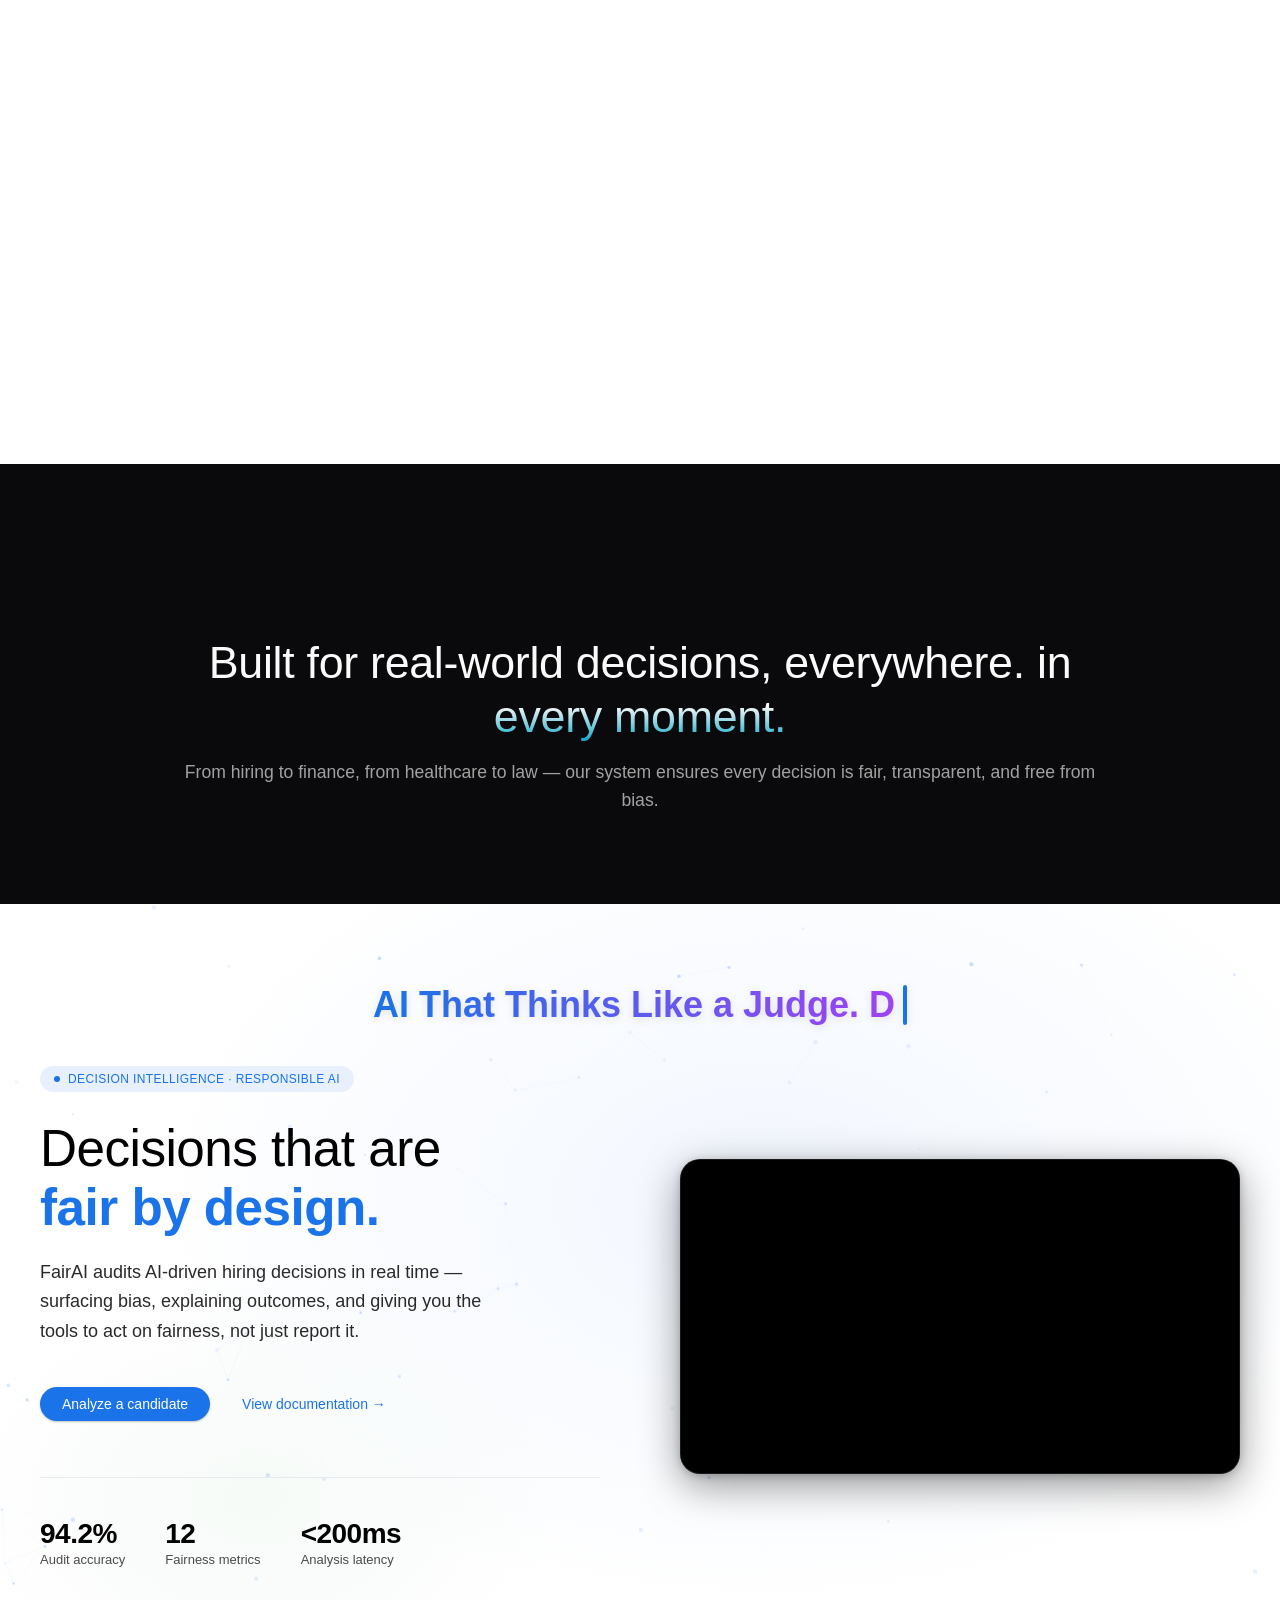
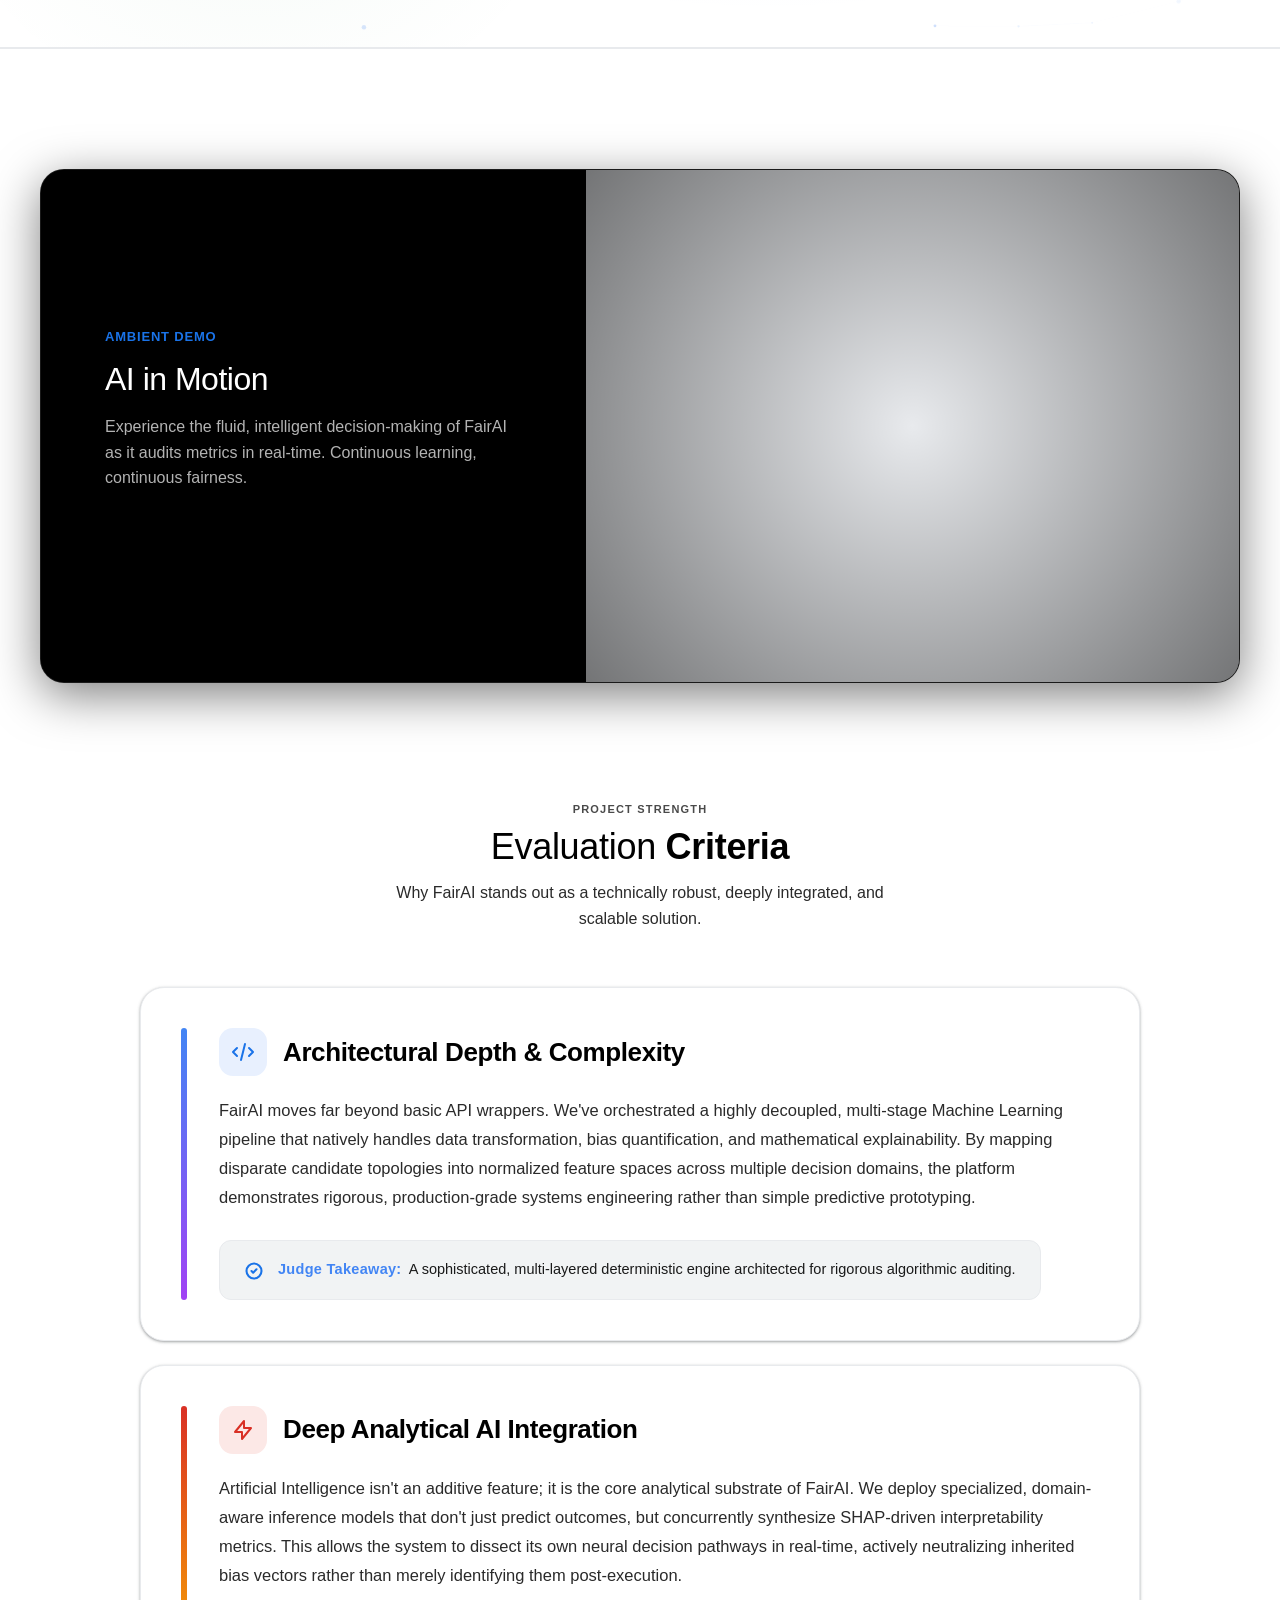
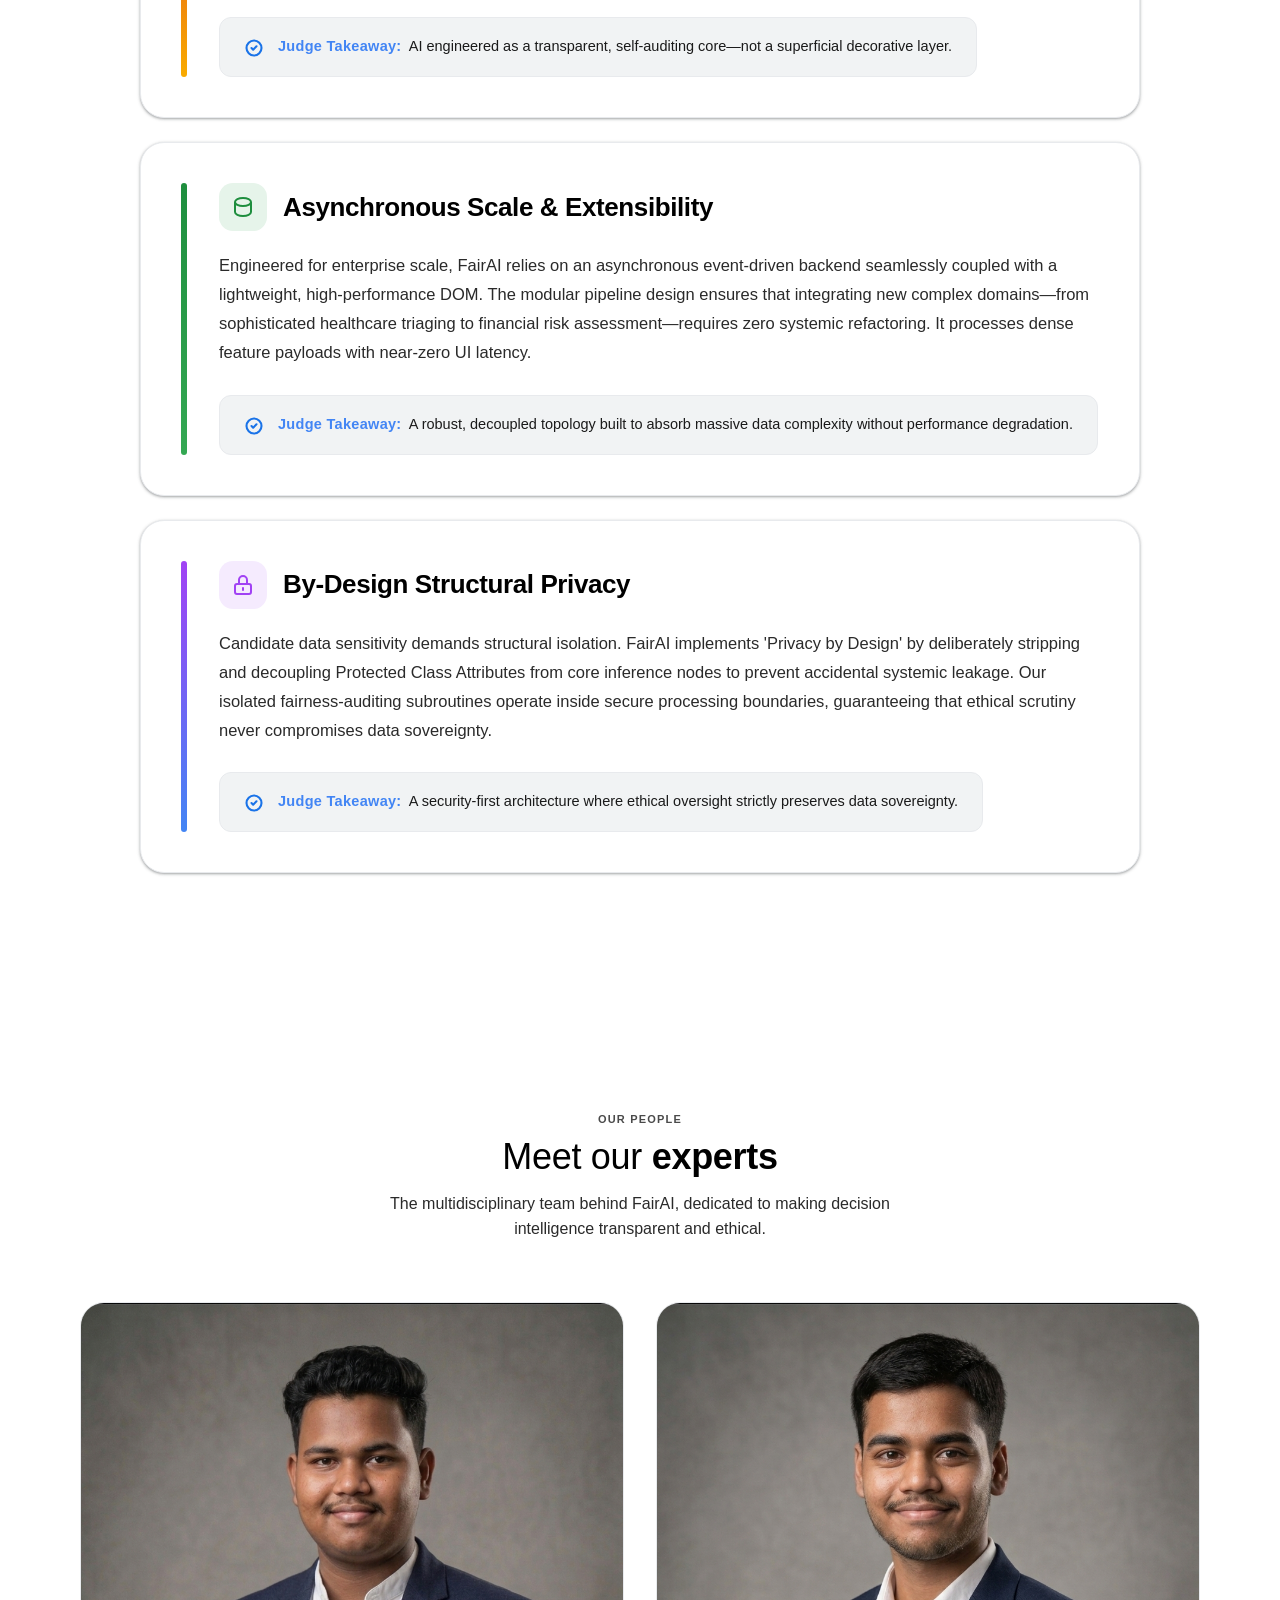
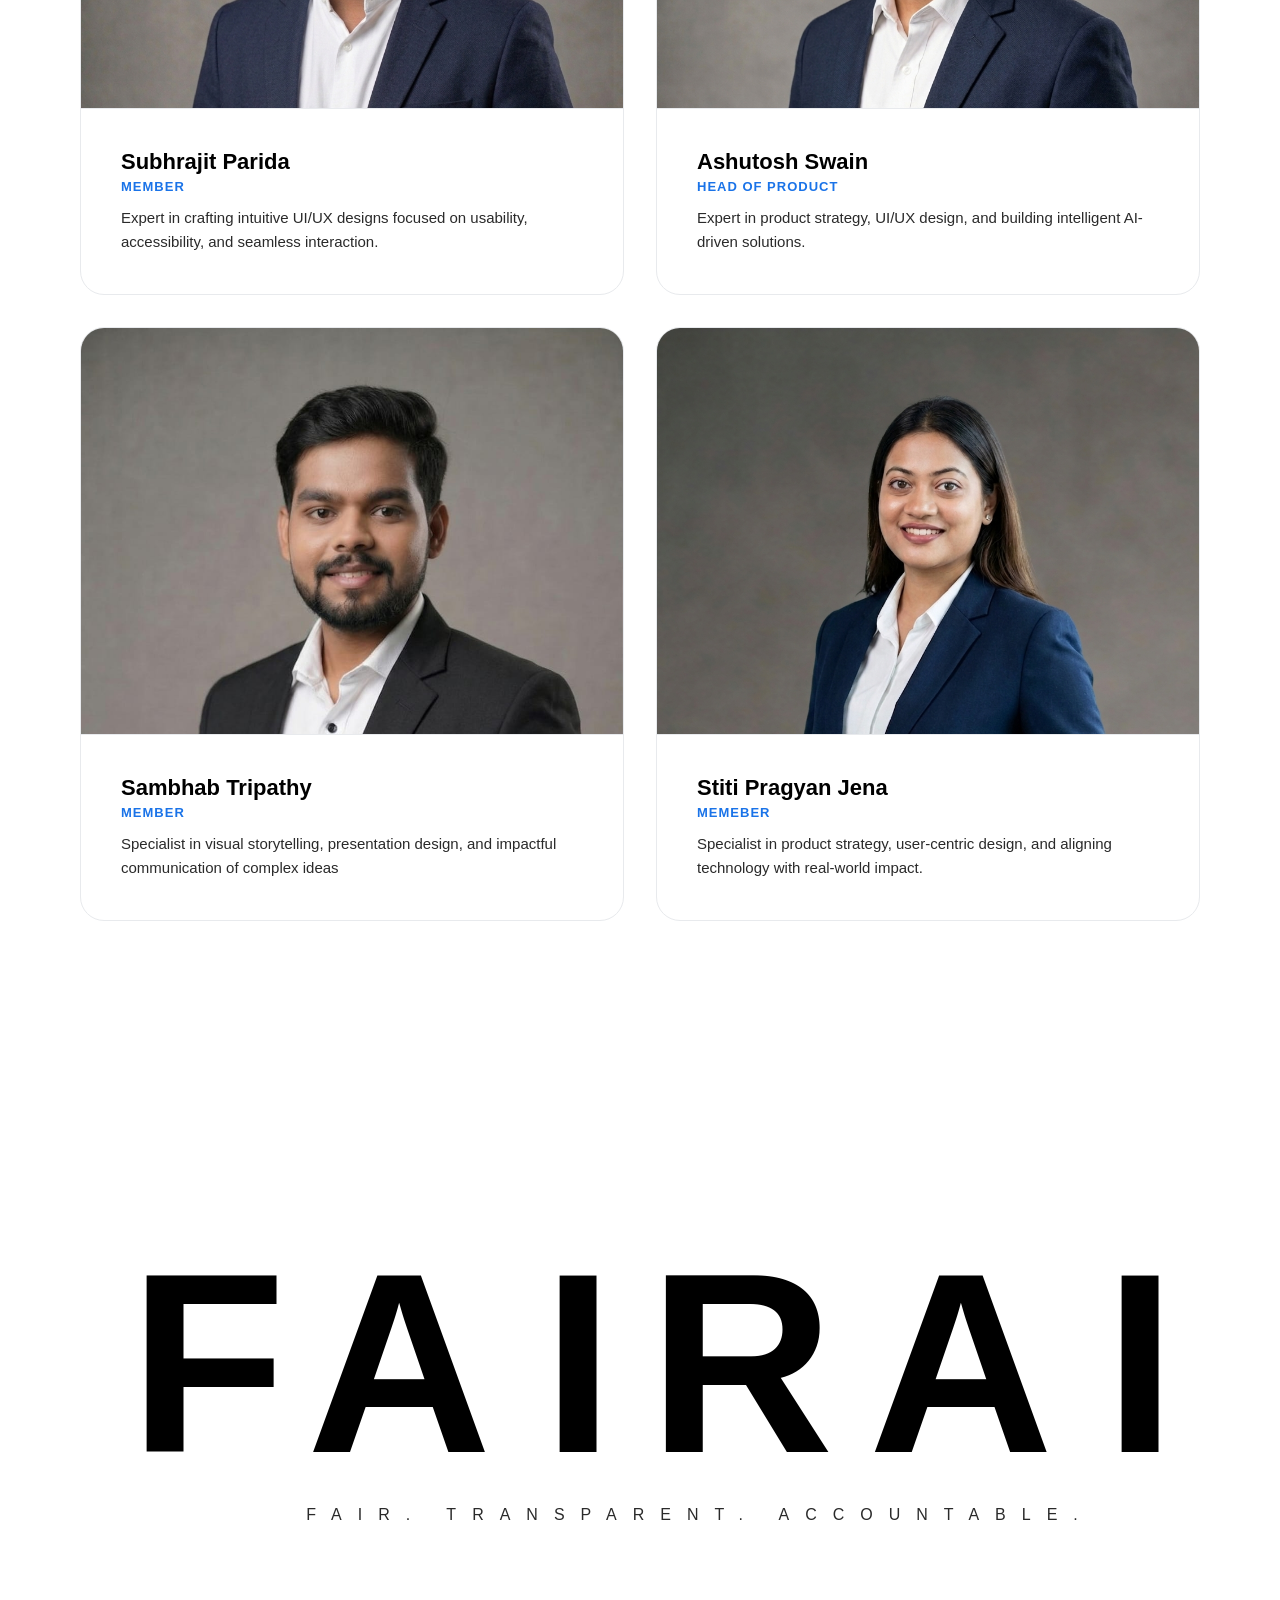
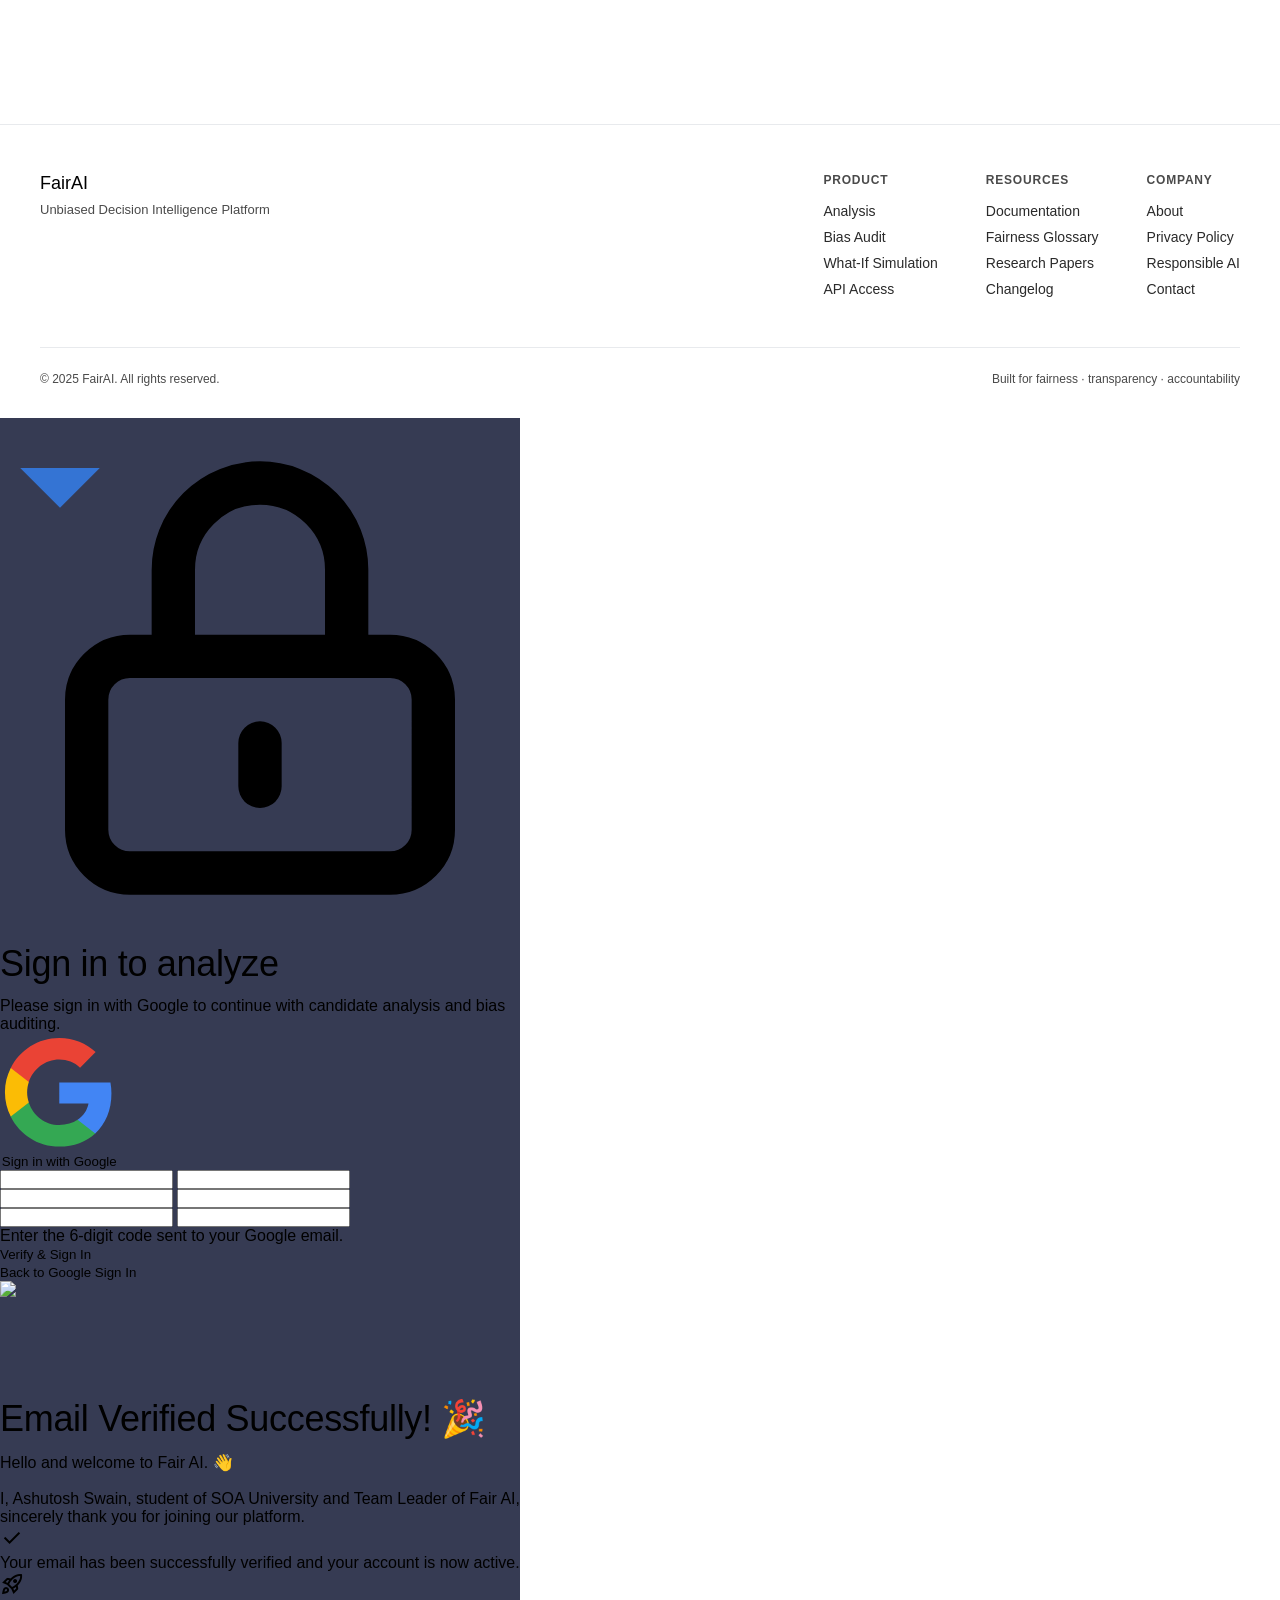
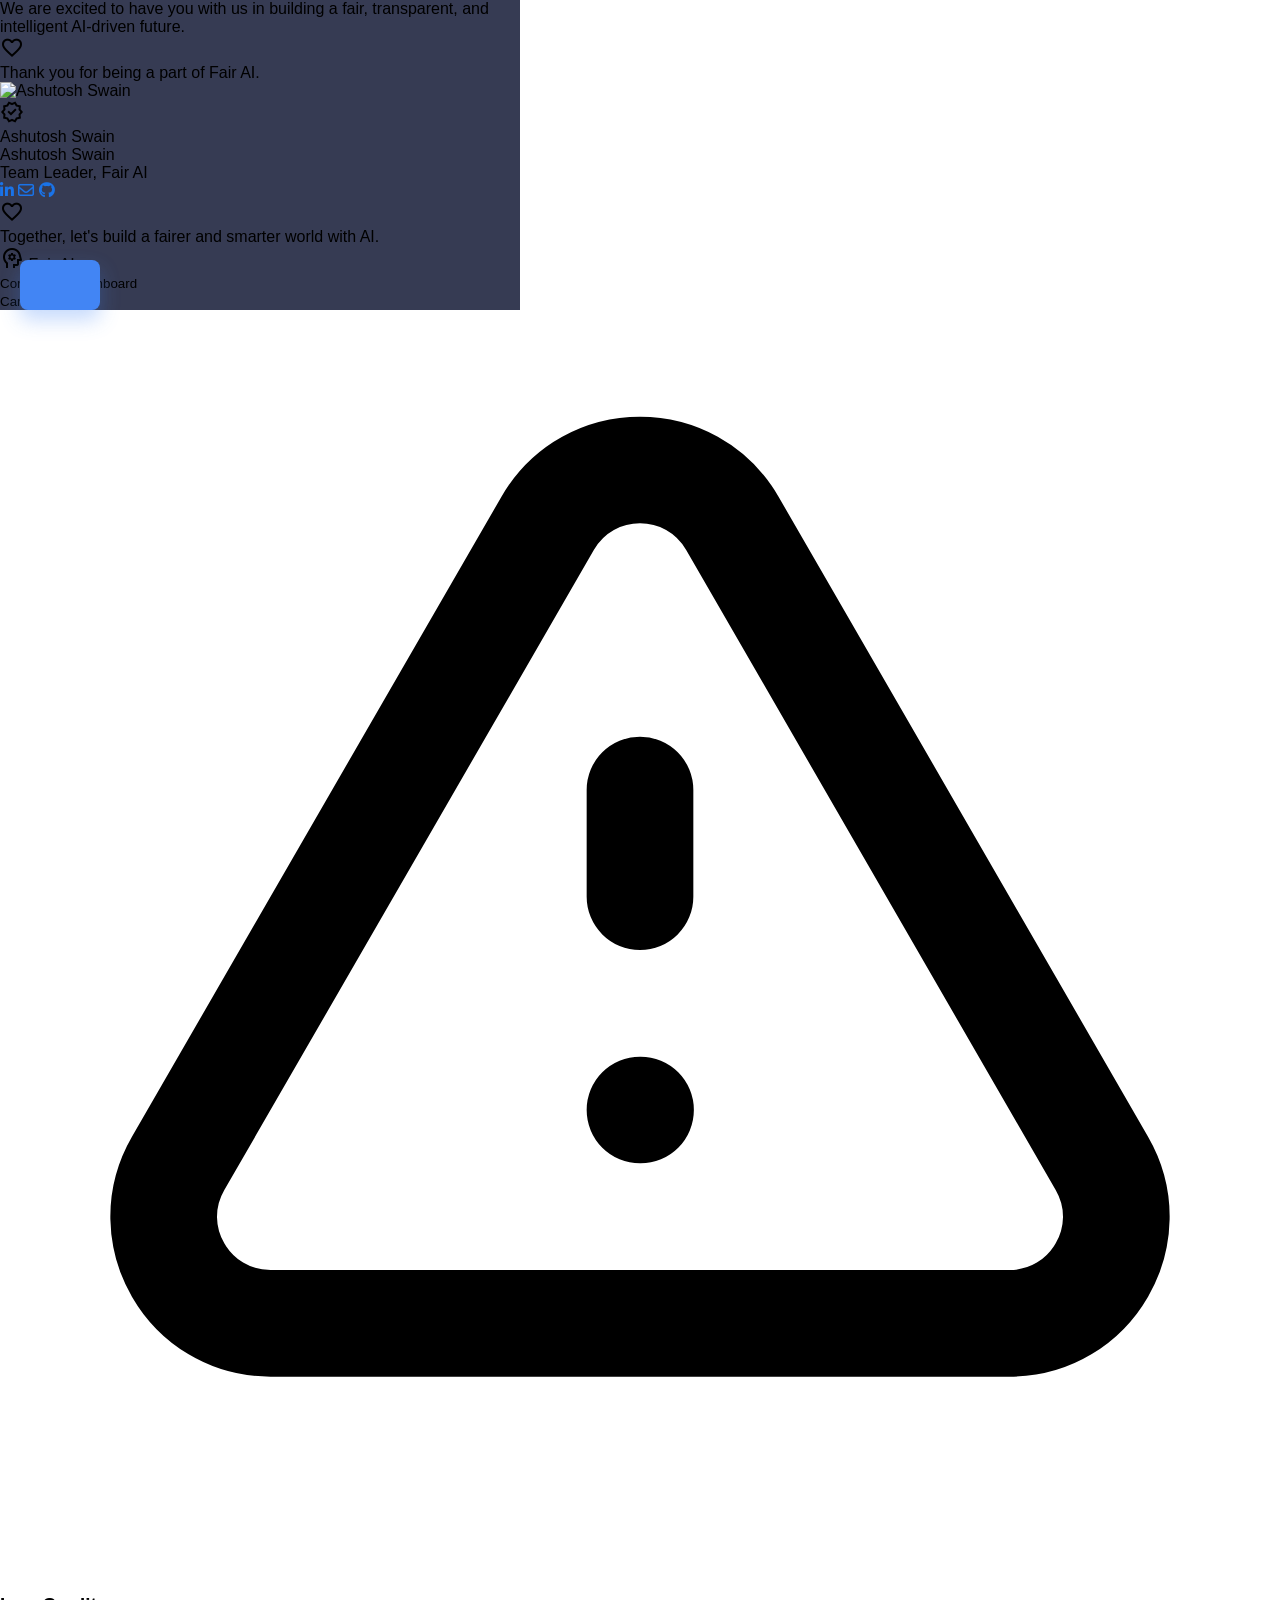
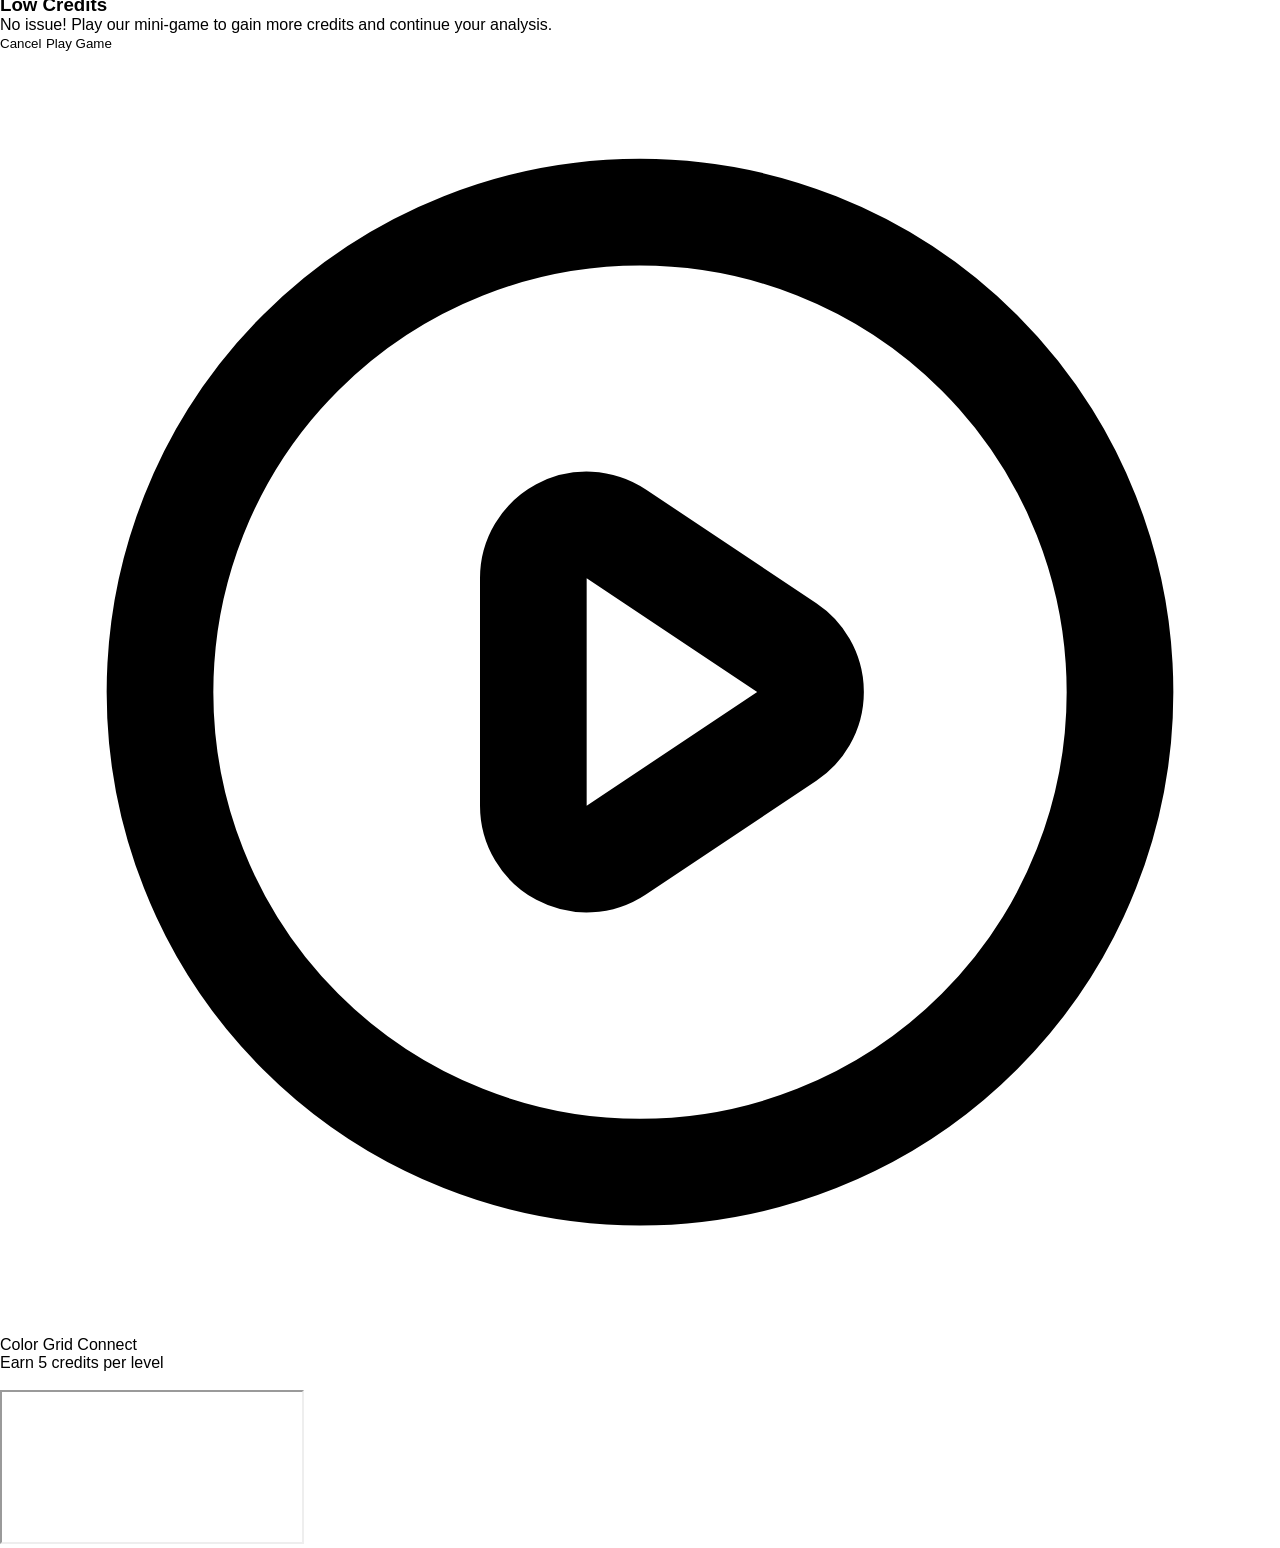
==== commit acb7eea8: "fix: re-apply detailed email diagnostics and SMTP refactor" ====
--- a/index.html
+++ b/index.html
@@ -1781,7 +1781,7 @@
                             </a>
                             <a href="https://github.com/Ashutosh100925" target="_blank"
                                 class="w-8 h-8 rounded-full bg-white/5 border border-white/10 flex items-center justify-center text-gray-400 hover:text-blue-400 hover:border-blue-400/50 transition-all">
-                                <img src="/assets/github_logo.png" class="w-4.5 h-4.5 opacity-70 group-hover:opacity-100 transition-opacity" alt="GitHub">
+                                <i class="fab fa-github"></i>
                             </a>
 
                         </div>
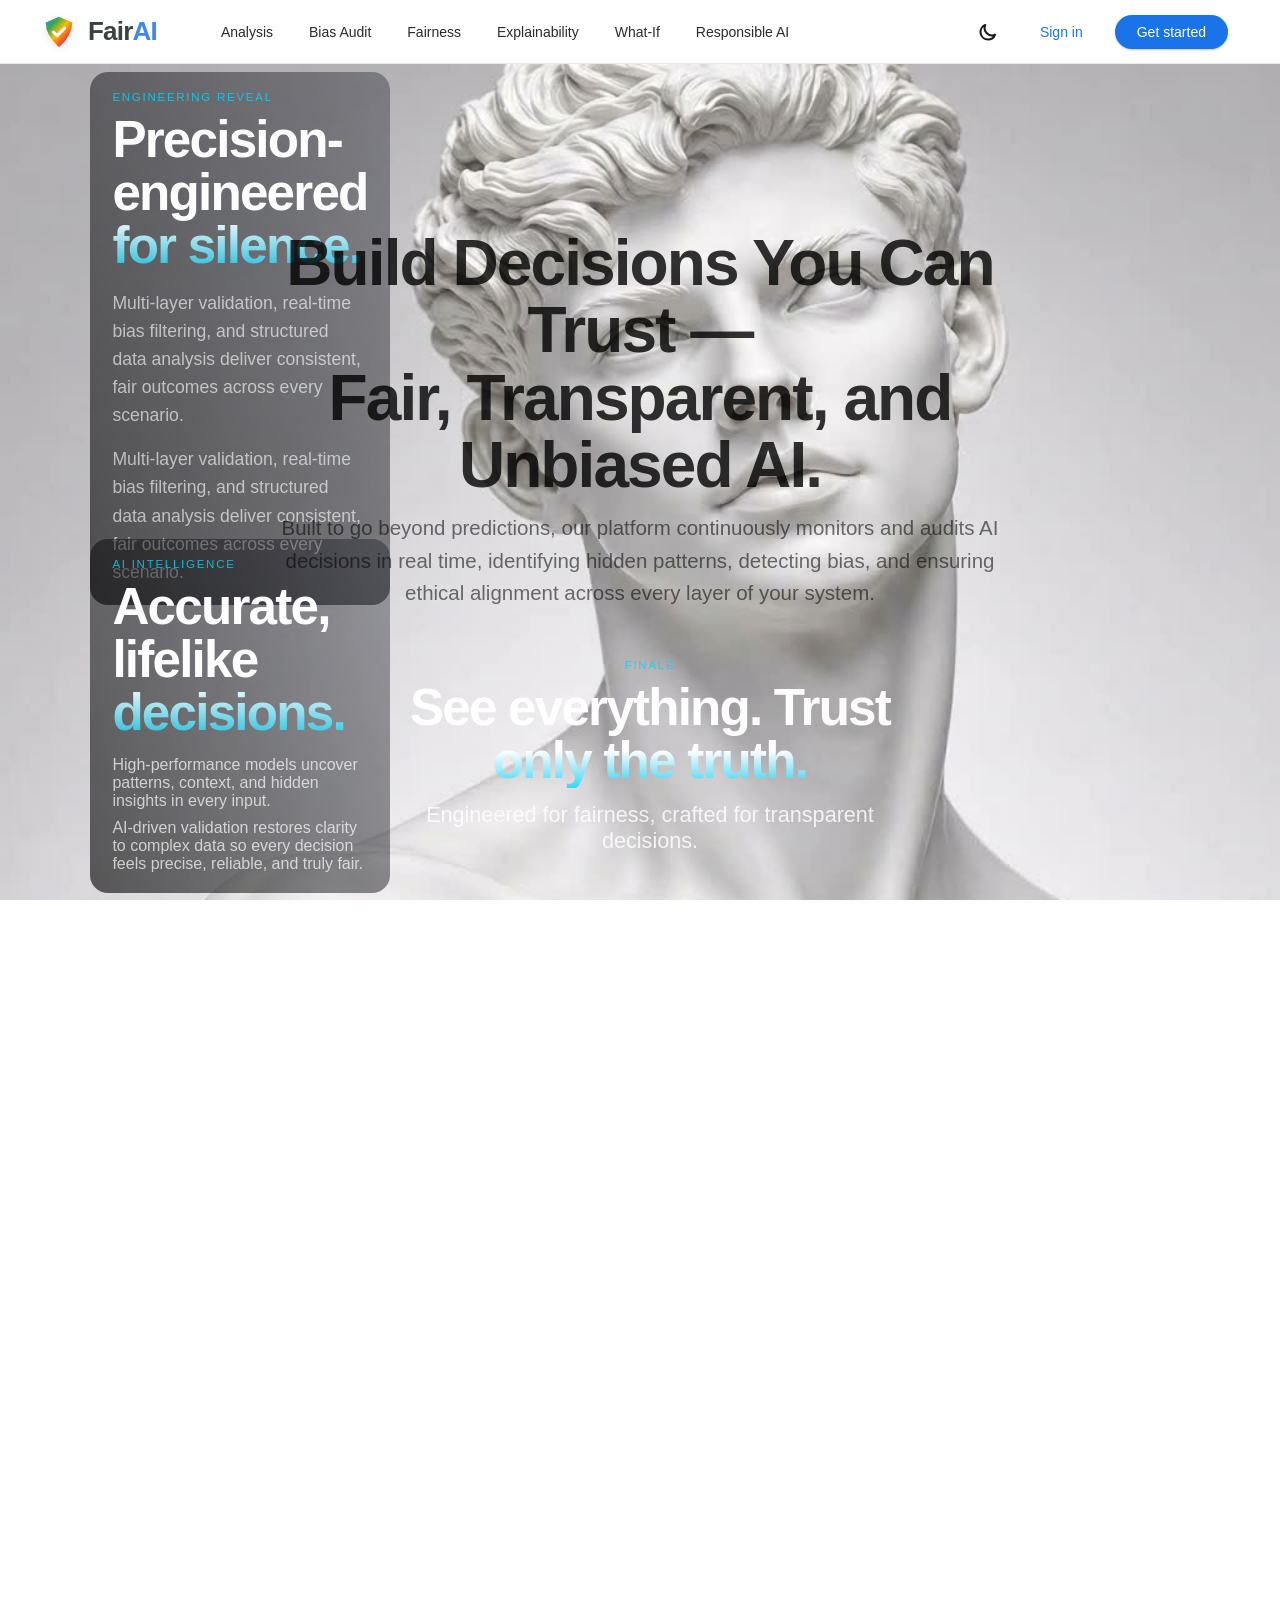
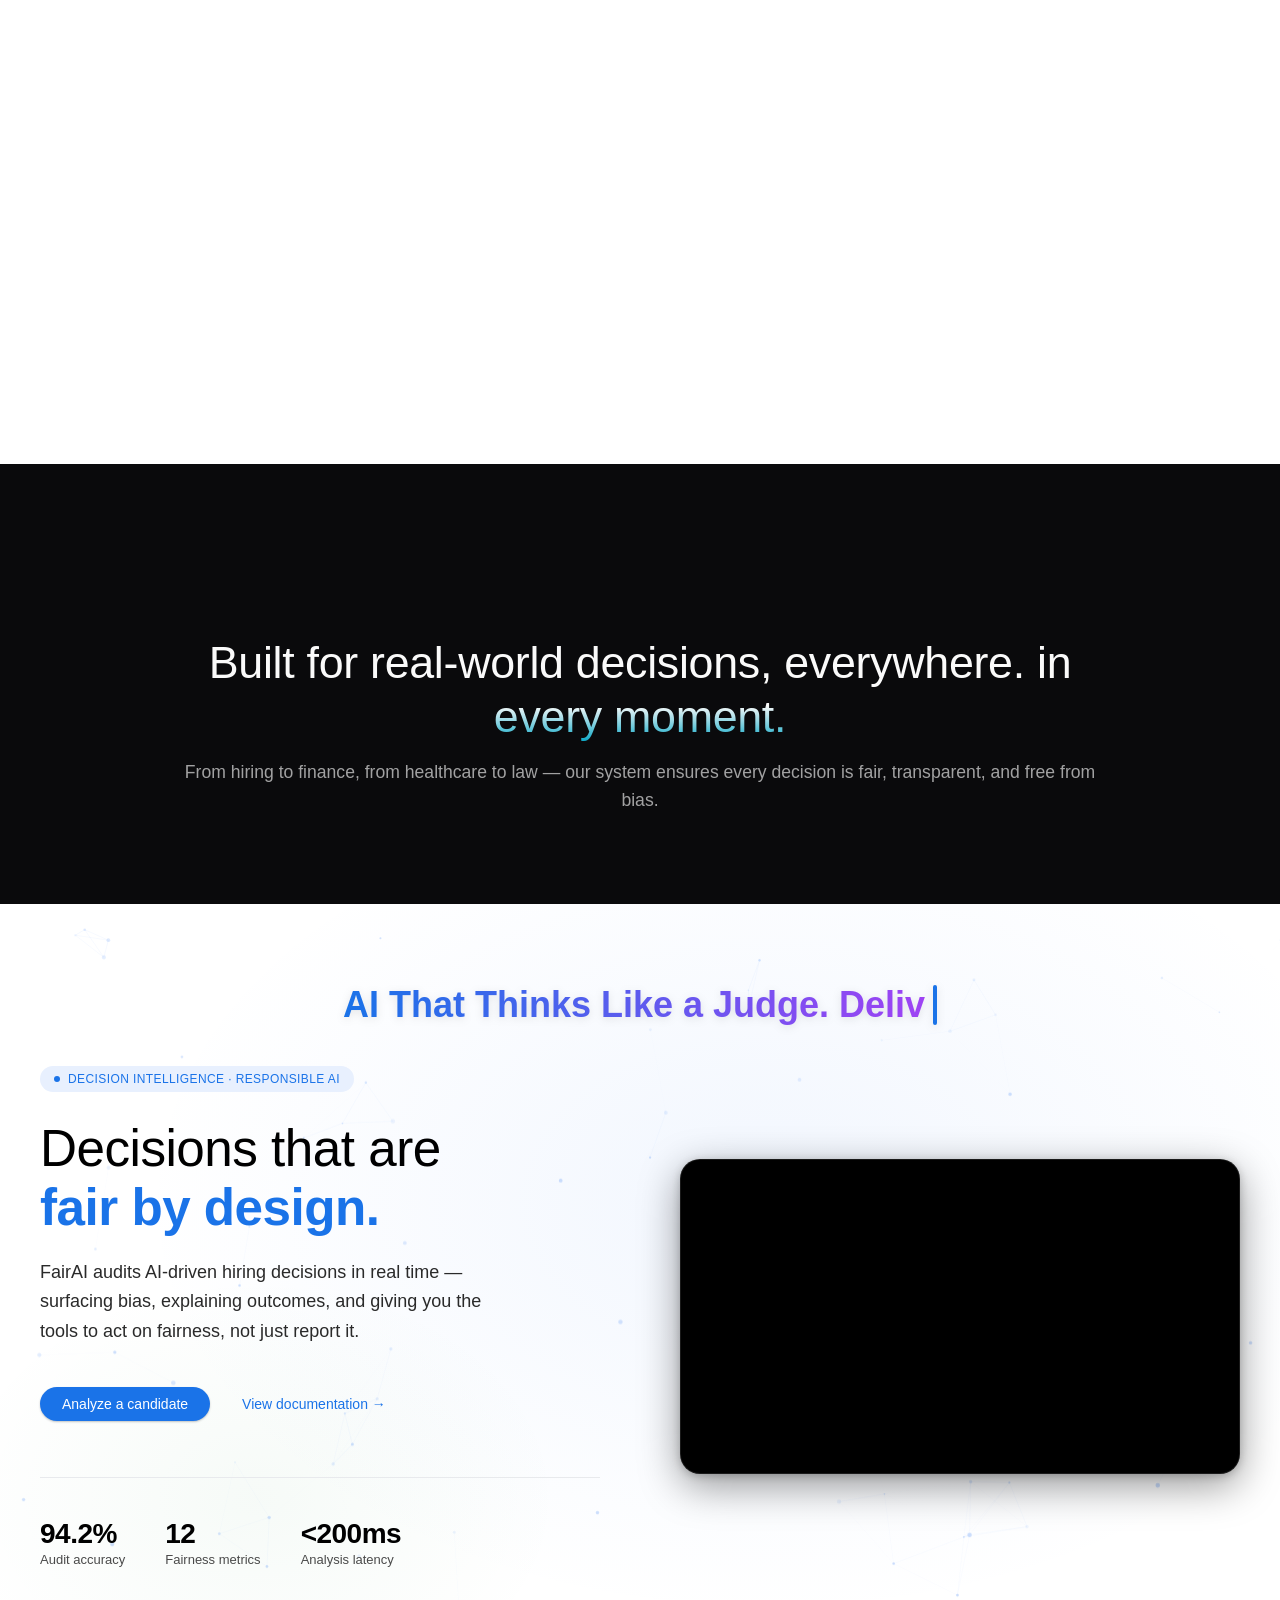
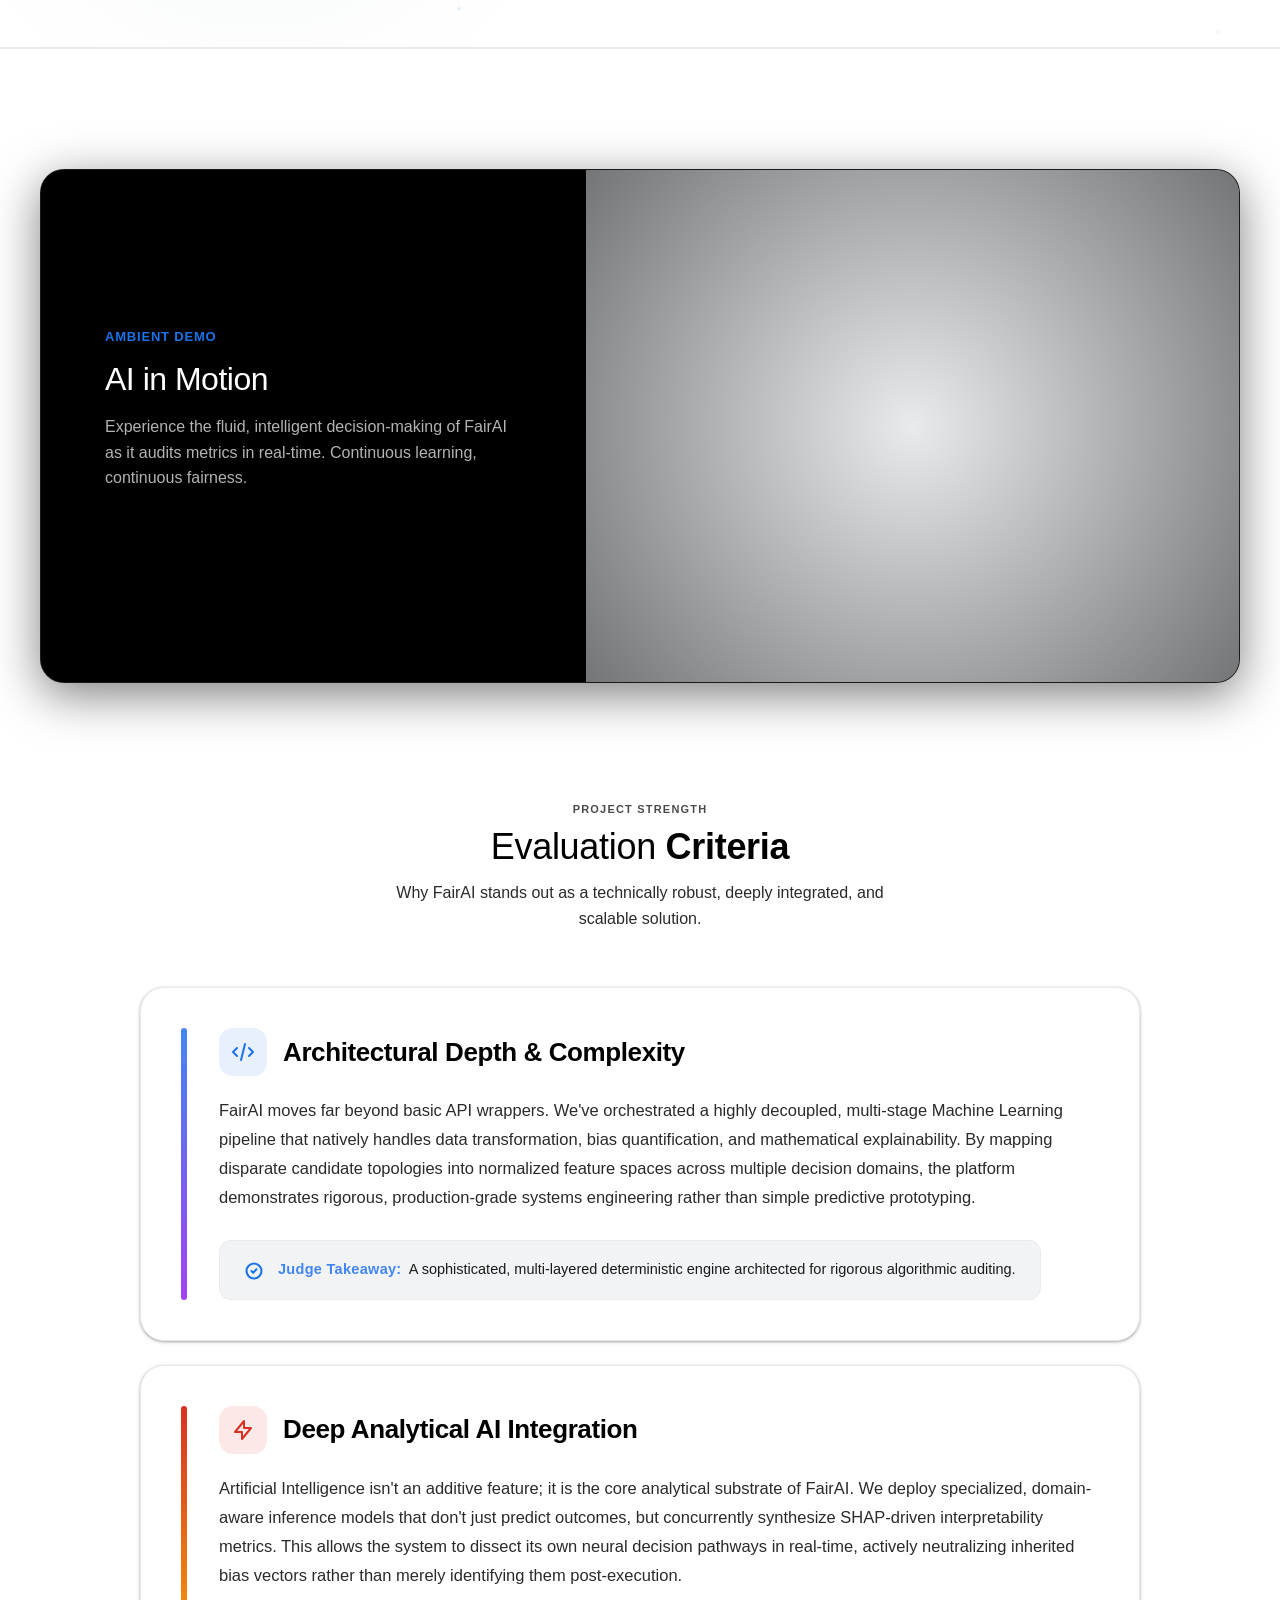
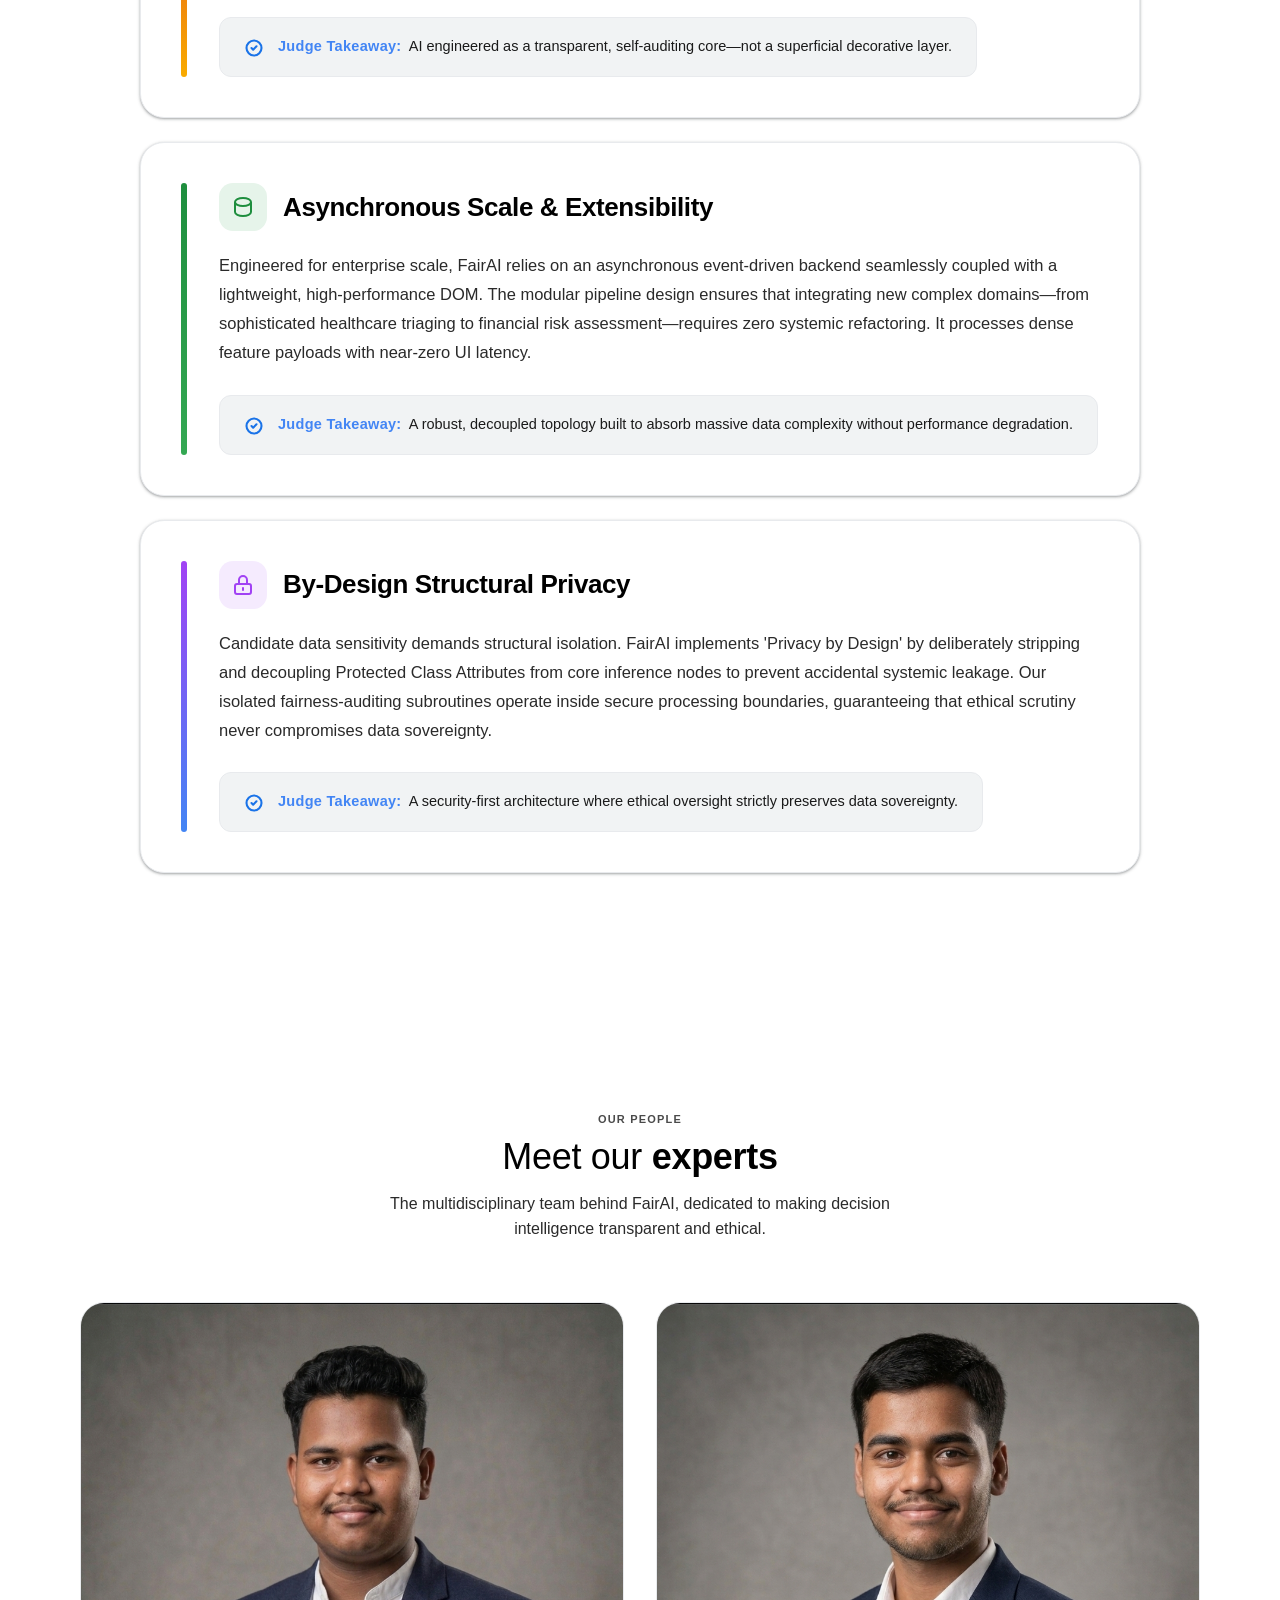
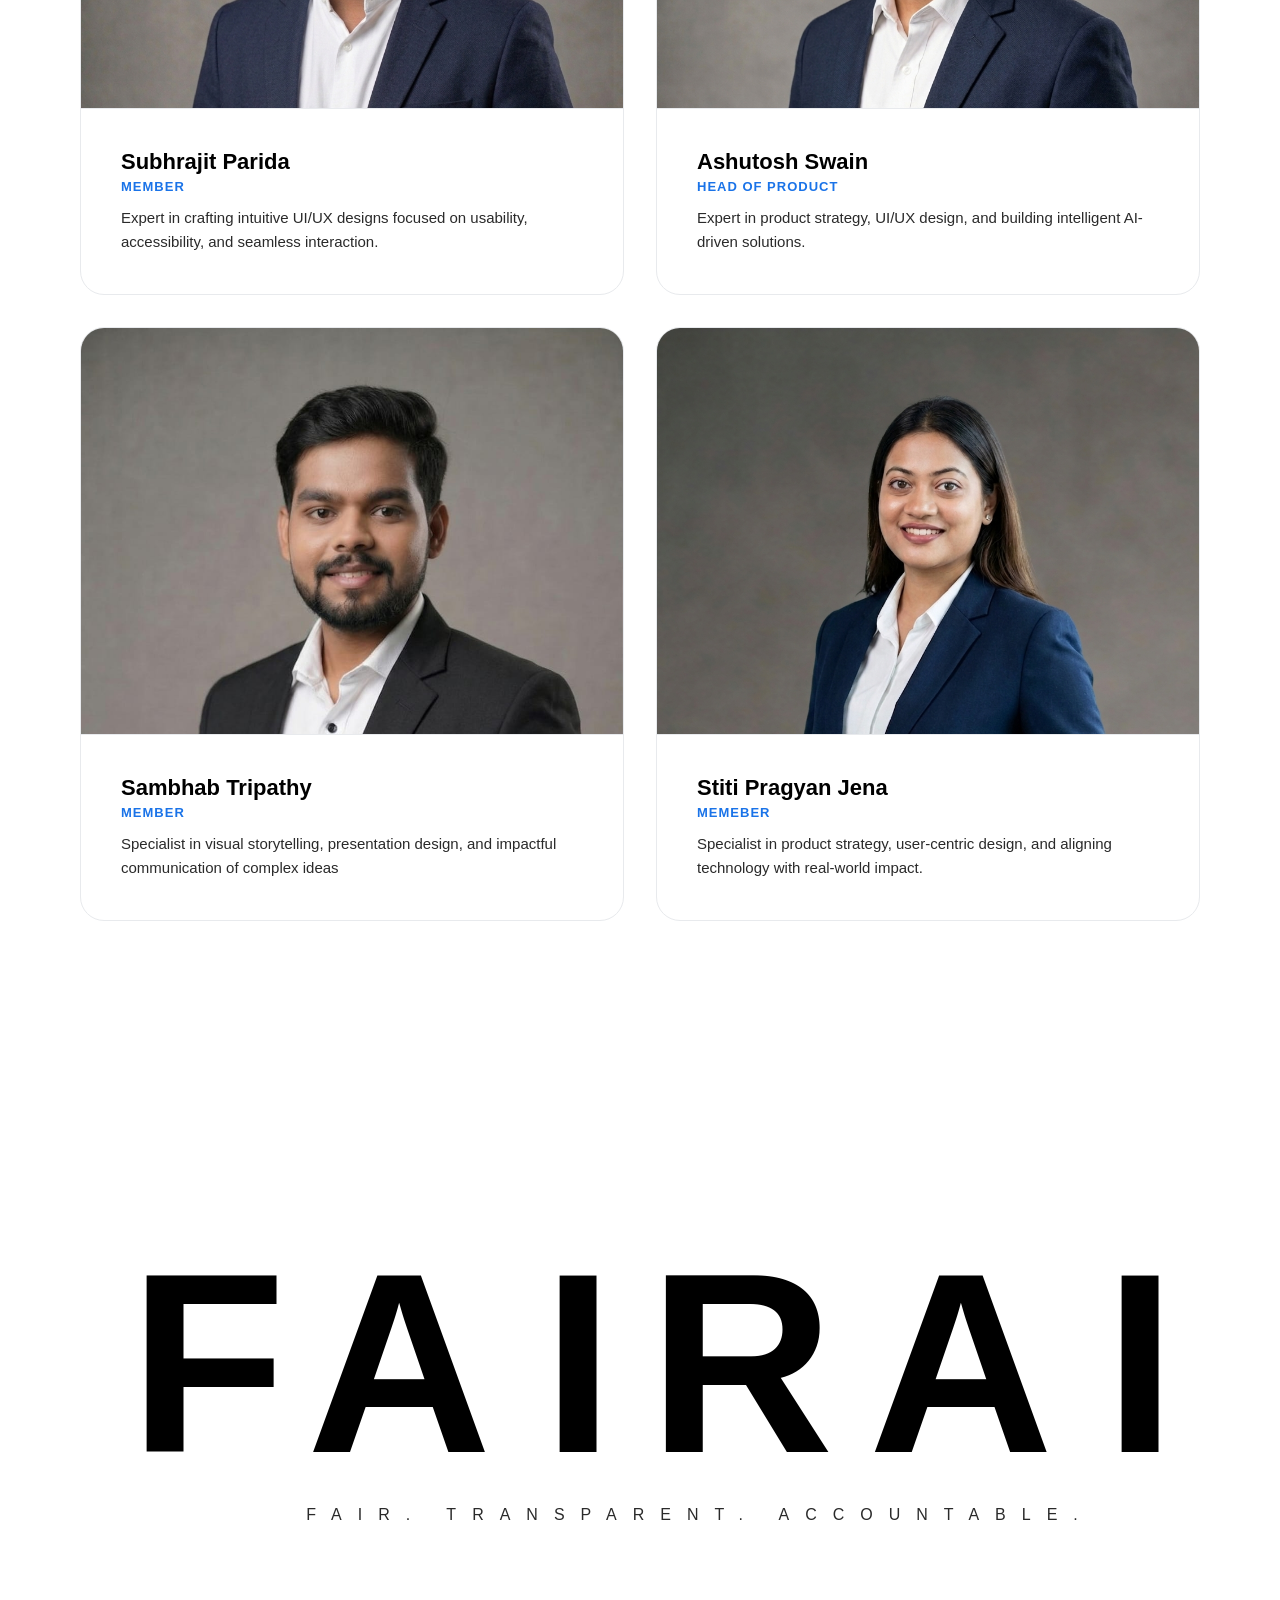
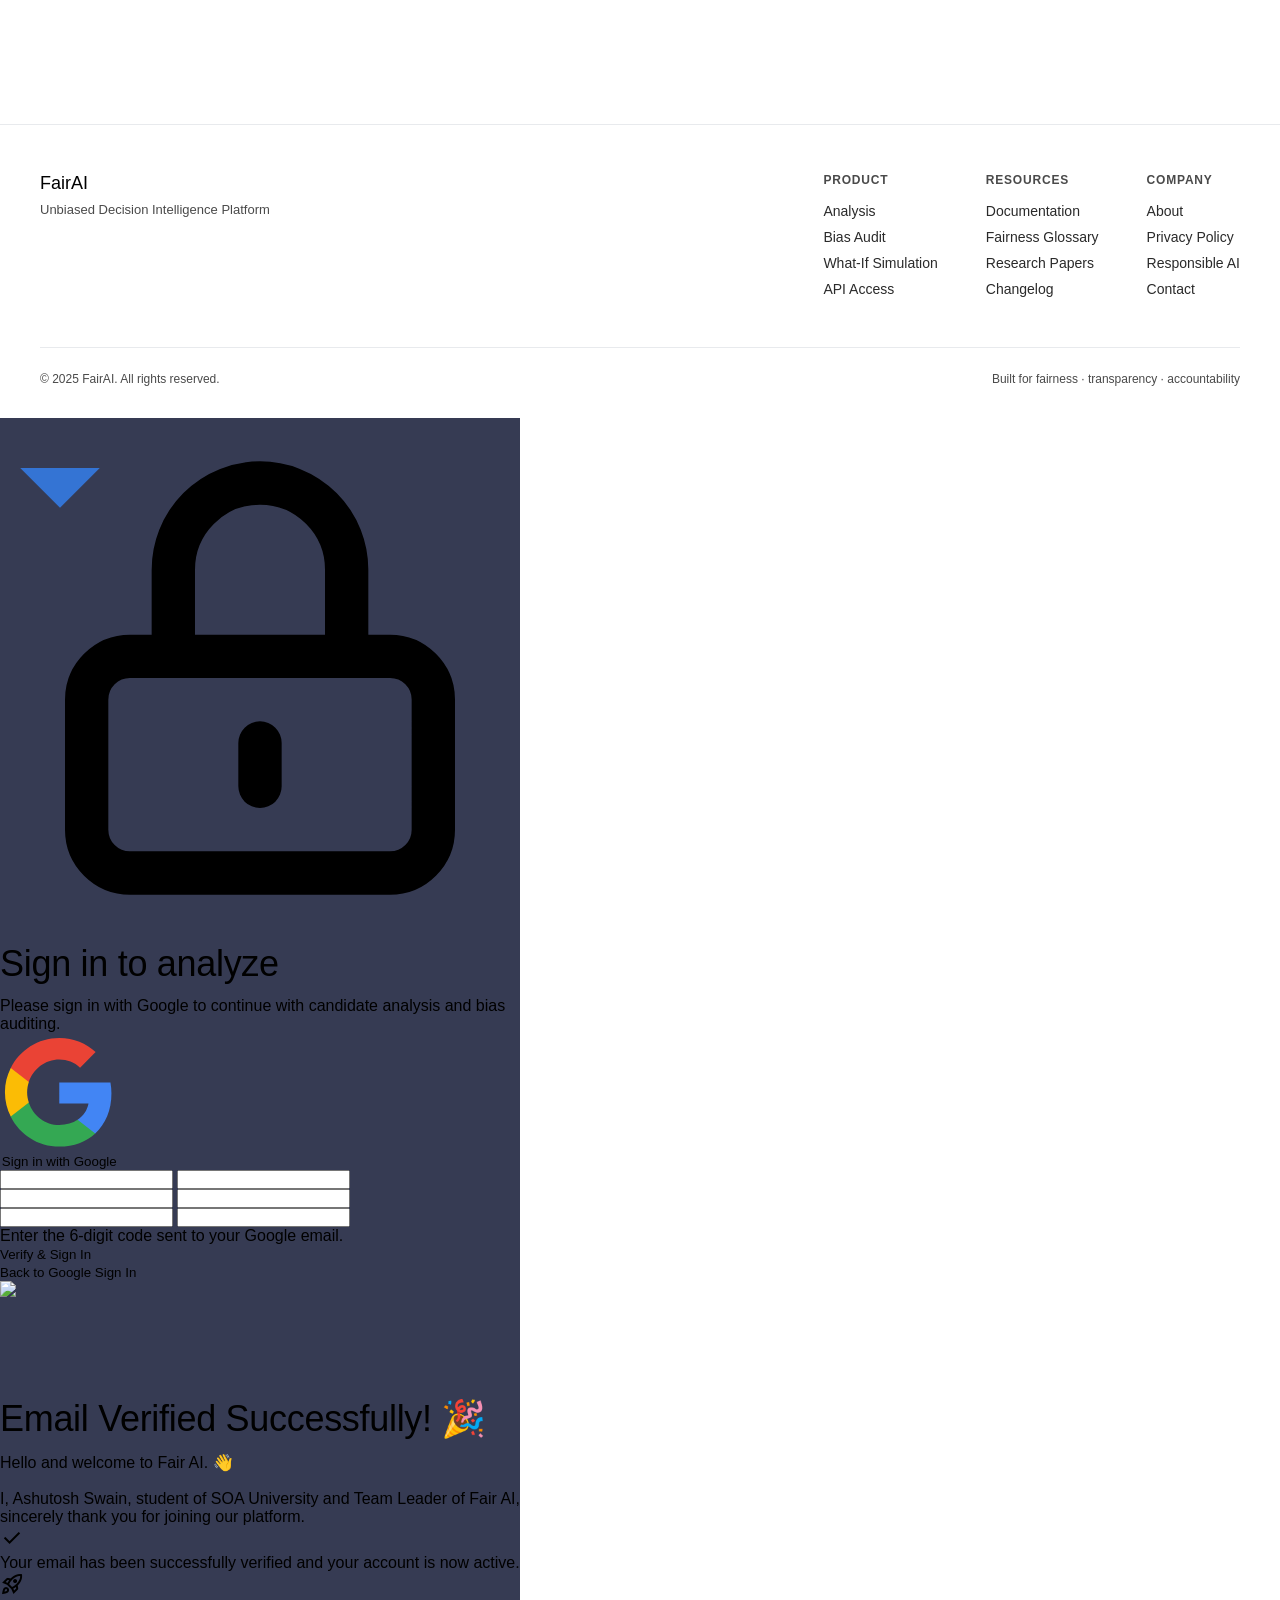
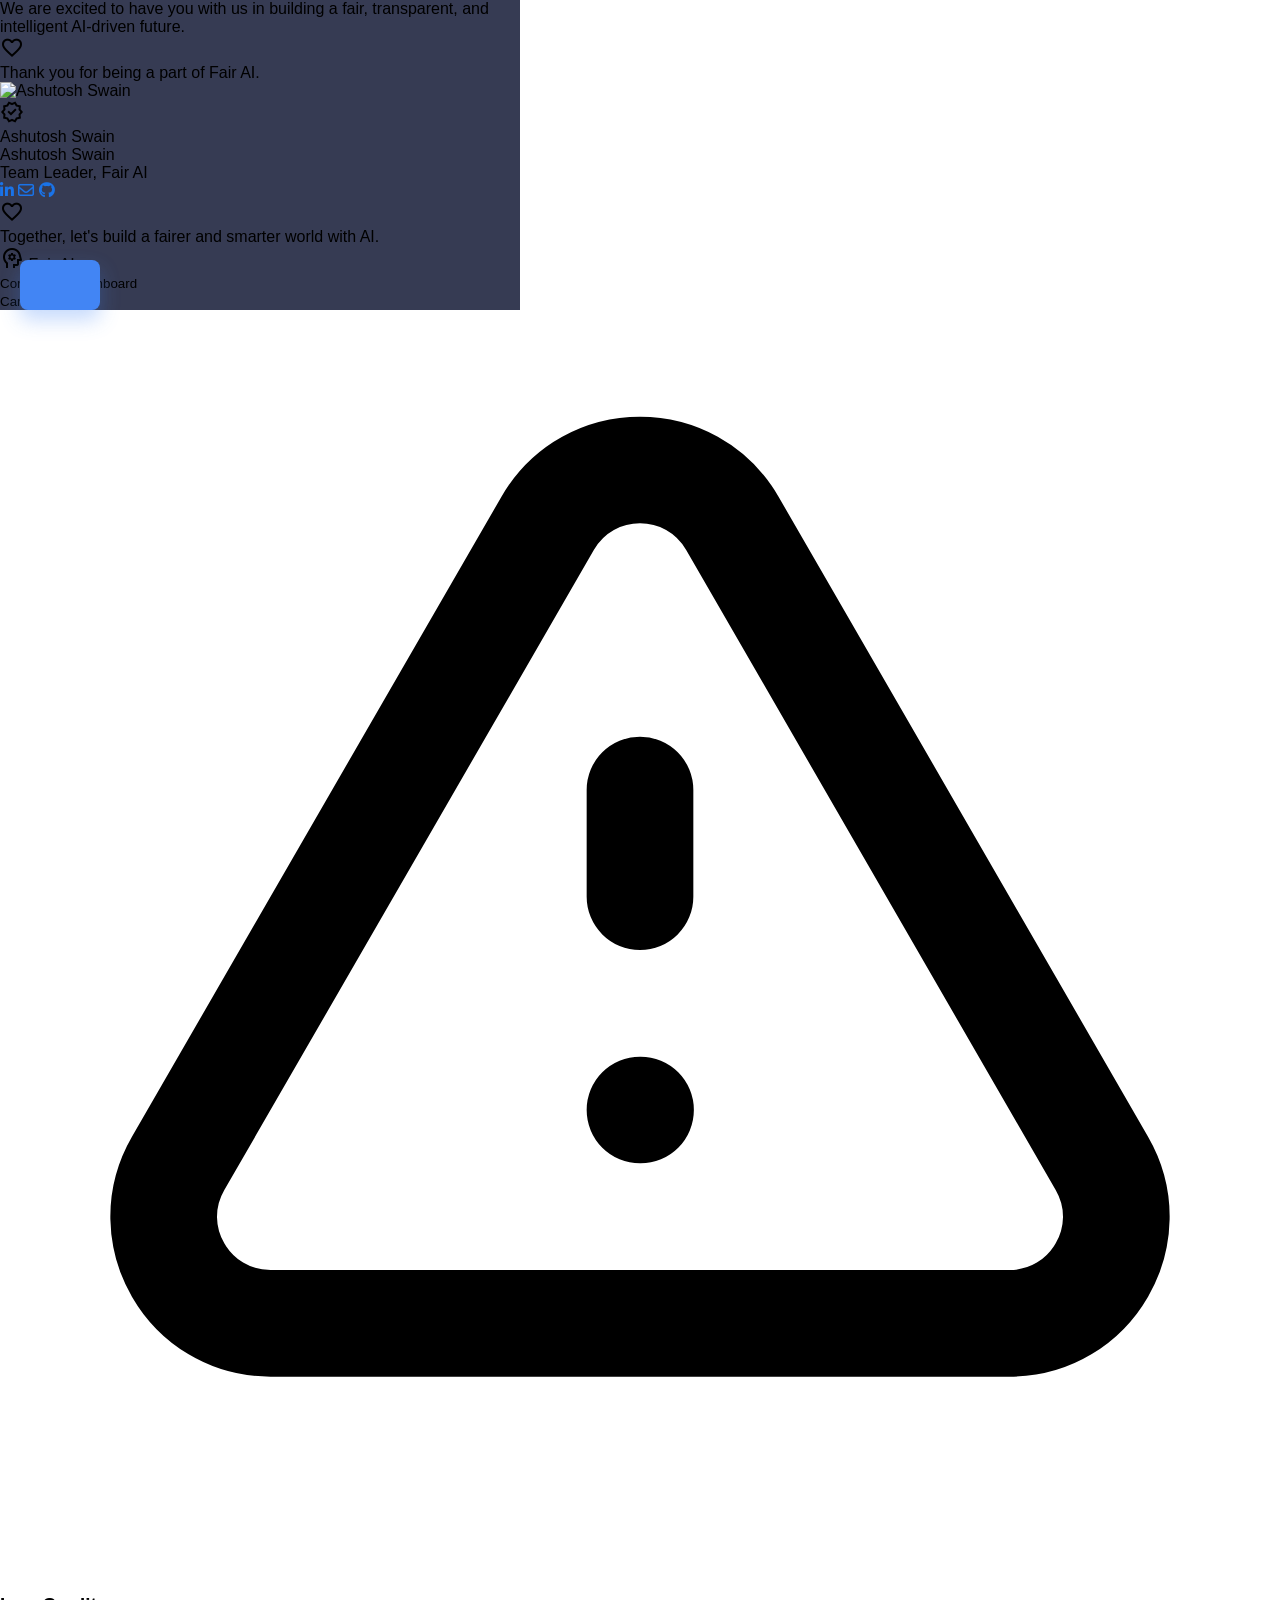
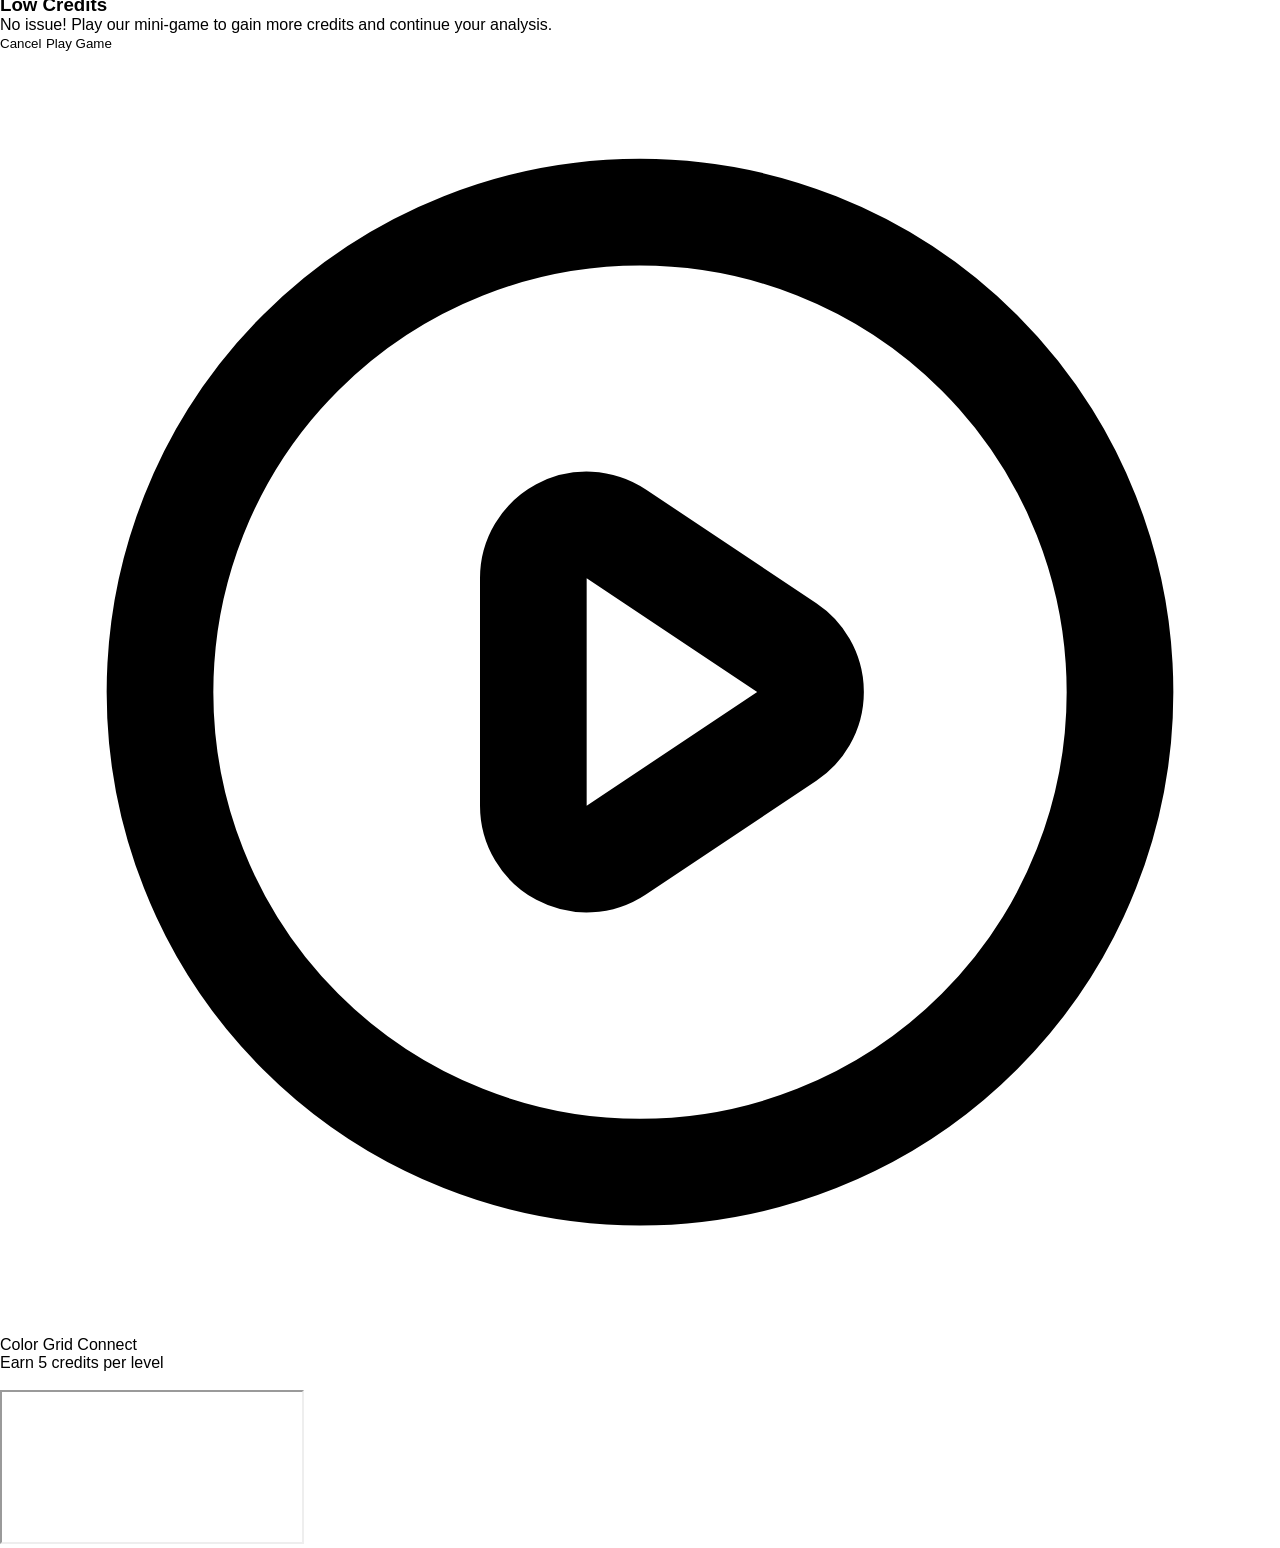
==== commit ecdce76e: "Fix canvas scroll sync on desktop, hide onboarding view on desktop, and optimize OTP display" ====
--- a/index.html
+++ b/index.html
@@ -1954,9 +1954,12 @@
             function updateScene() {
                 rafId = null;
 
+                const nav = document.getElementById('main-nav');
+                const stickyTop = nav ? nav.offsetHeight : 64;
                 const rect = story.getBoundingClientRect();
-                const totalScrollable = story.offsetHeight - window.innerHeight;
-                const progress = clamp(-rect.top / totalScrollable, 0, 1);
+                const totalScrollable = story.offsetHeight - window.innerHeight + stickyTop;
+                if (totalScrollable <= 0) return;
+                const progress = clamp((stickyTop - rect.top) / totalScrollable, 0, 1);
 
                 const targetFrame = Math.floor(progress * (PLAYBACK_FRAMES - 1)) + 1;
 
--- a/style.css
+++ b/style.css
@@ -61,7 +61,7 @@
 html {
     scroll-behavior: smooth;
     font-size: 16px;
-    overflow-x: hidden;
+    overflow-x: clip;
     max-width: 100%;
 }
 
@@ -70,7 +70,7 @@
     background: var(--bg);
     color: var(--ink);
     -webkit-font-smoothing: antialiased;
-    overflow-x: hidden;
+    overflow-x: clip;
     max-width: 100%;
     transition: background-color var(--theme-transition), color var(--theme-transition);
 }
